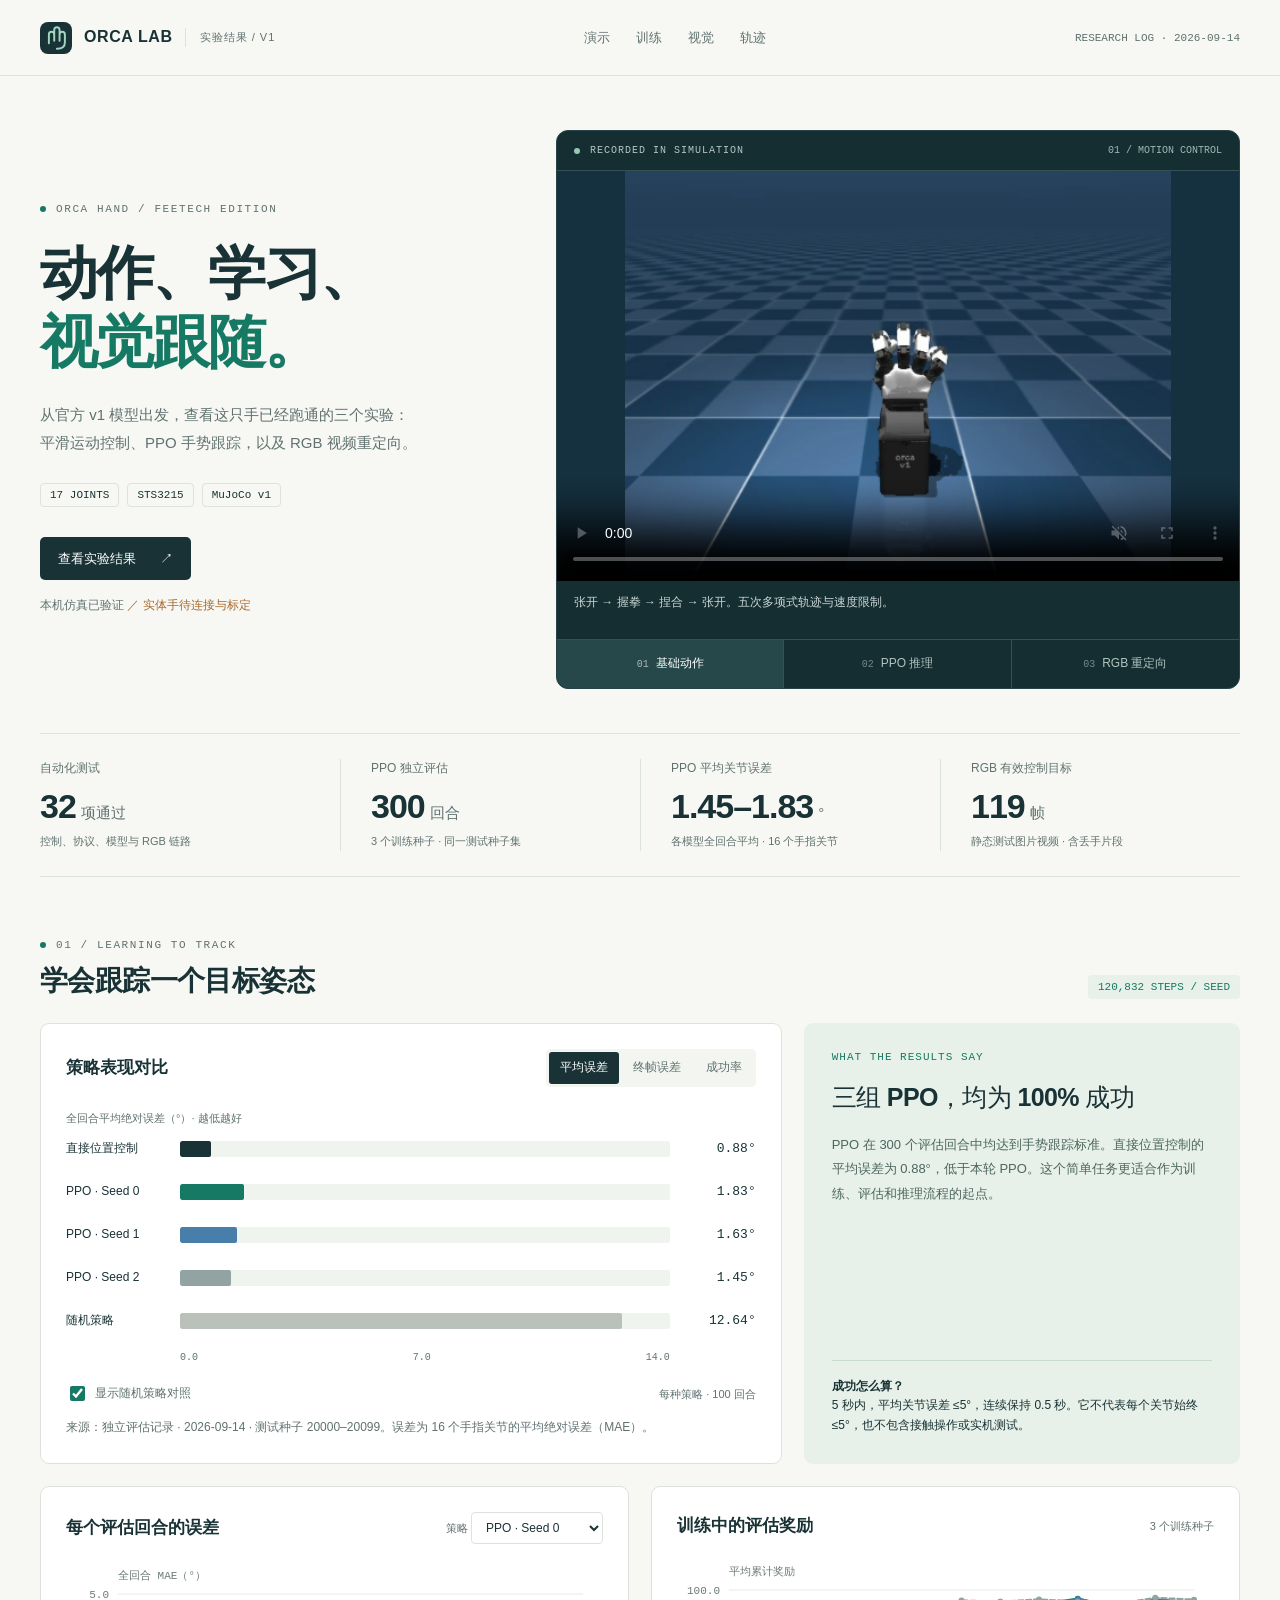
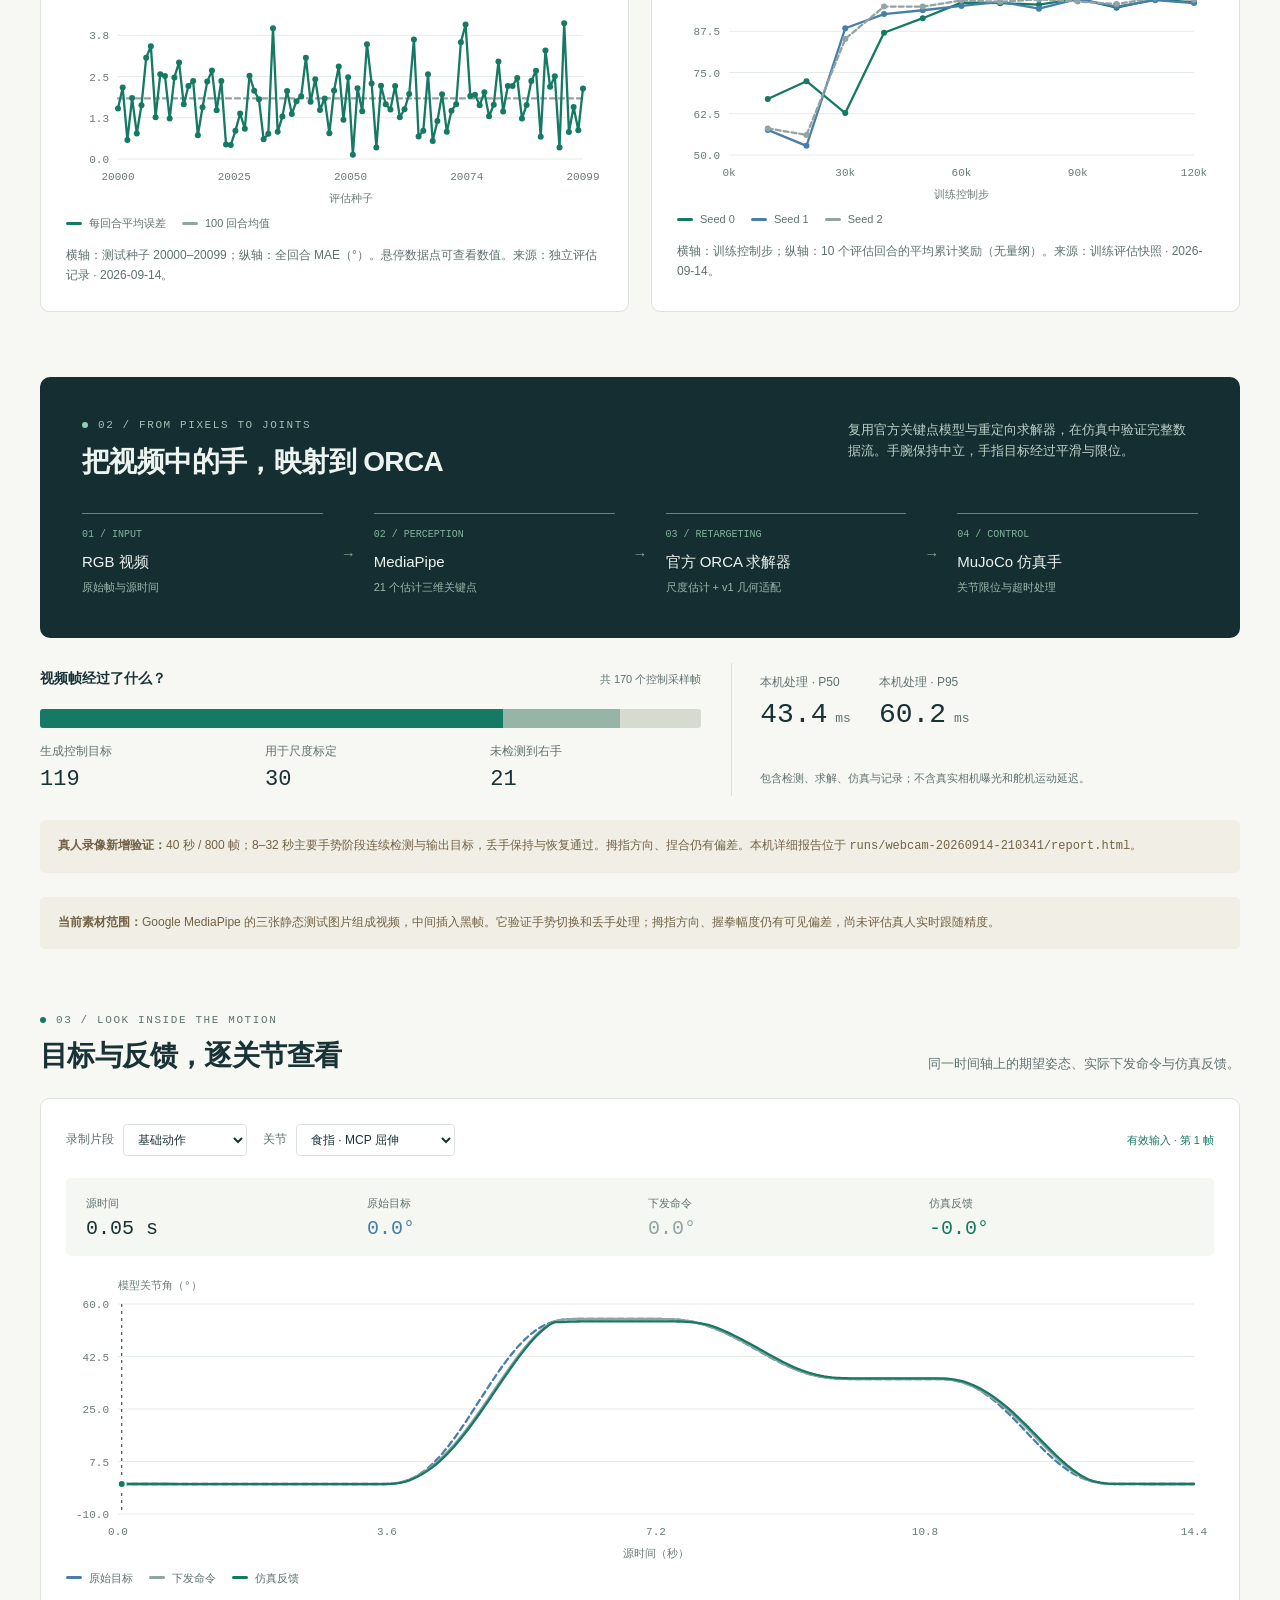
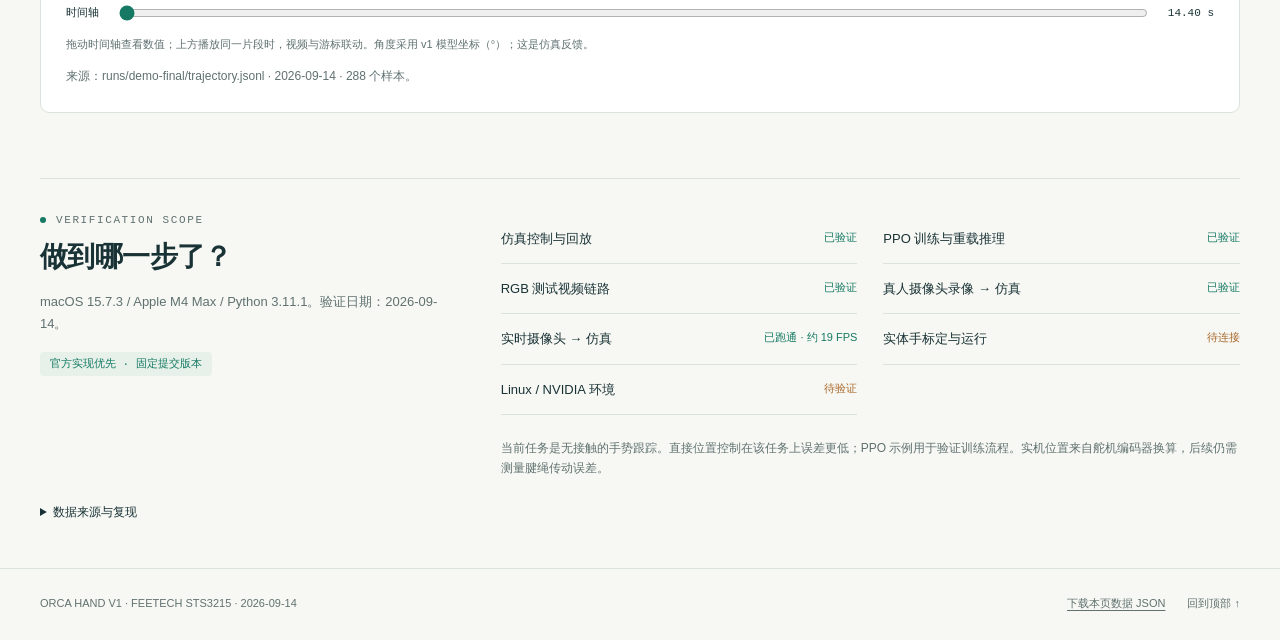
==== docs/results.html @ aa431e17 "Add Feetech control, live teleoperation and simulation learning" ====
<!doctype html>
<html lang="zh-CN">
<head>
<meta charset="utf-8">
<meta name="viewport" content="width=device-width,initial-scale=1">
<meta name="color-scheme" content="light">
<meta name="description" content="ORCA Hand v1 飞特版本：真实运行结果、仿真演示、PPO 评估与 RGB 重定向。">
<title>ORCA Hand · 实验结果</title>
<link rel="icon" href="data:image/svg+xml,%3Csvg xmlns='http://www.w3.org/2000/svg' viewBox='0 0 32 32'%3E%3Crect width='32' height='32' rx='8' fill='%23173439'/%3E%3Ccircle cx='16' cy='16' r='8' fill='none' stroke='%239cdcc8' stroke-width='4'/%3E%3C/svg%3E">
<style>
:root{--paper:#f7f8f4;--white:#fff;--ink:#193235;--muted:#607170;--line:#dce3dc;--accent:#157963;--soft:#e7f1e9;--amber:#a9682b;--blue:#477eaa;--gray:#91a3a3;--dark:#152e32;--mono:ui-monospace,SFMono-Regular,Consolas,monospace}
*{box-sizing:border-box}html{scroll-behavior:smooth;scroll-padding-top:90px}body{margin:0;color:var(--ink);background:var(--paper);font-family:Inter,-apple-system,BlinkMacSystemFont,"Segoe UI","PingFang SC","Microsoft YaHei",sans-serif;font-size:15px;line-height:1.65}a{color:inherit;text-decoration:none}button,select,input{font:inherit}button,a,select,input{touch-action:manipulation}button{cursor:pointer}button:focus-visible,a:focus-visible,select:focus-visible,input:focus-visible{outline:3px solid var(--blue);outline-offset:4px}button{color:inherit}svg{display:block;max-width:100%}h1,h2,h3,p,figure{margin:0}h2{font-size:28px;line-height:1.35;letter-spacing:-.6px}h3{font-size:17px;font-weight:600}.wrap{width:min(1224px,calc(100% - 80px));margin:auto}.topbar{height:76px;position:sticky;top:0;z-index:10;background:rgba(247,248,244,.96);border-bottom:1px solid var(--line);backdrop-filter:blur(12px)}.topbar .wrap{height:100%;display:flex;align-items:center;justify-content:space-between;gap:30px}.brand{display:flex;align-items:center;gap:12px;font-weight:750;font-size:16px;letter-spacing:.6px}.brand-mark{width:32px;height:32px}.brand small{font-size:11px;font-weight:500;letter-spacing:1px;border-left:1px solid var(--line);padding-left:14px;color:var(--muted)}nav{display:flex;gap:26px;font-size:13px;color:var(--muted)}nav a:hover{color:var(--accent)}.edition{font:11px var(--mono);color:var(--muted)}.eyebrow{font:11px var(--mono);letter-spacing:1.6px;color:var(--muted);display:flex;align-items:center;gap:10px}.eyebrow:before{content:"";width:6px;height:6px;background:var(--accent);border-radius:50%}.hero{display:grid;grid-template-columns:.8fr 1.2fr;gap:60px;align-items:center;padding:54px 0 44px}.hero h1{font-size:clamp(36px,4.5vw,61px);font-weight:650;line-height:1.2;letter-spacing:-2px;margin:24px 0}.hero h1 span{color:var(--accent)}.hero .intro{color:var(--muted);max-width:380px;font-size:15px;line-height:1.9}.tags{display:flex;flex-wrap:wrap;gap:8px;margin-top:25px}.tag{font:11px var(--mono);border:1px solid var(--line);padding:5px 9px;border-radius:4px}.hero-link{display:inline-flex;gap:24px;background:var(--ink);color:white;padding:11px 18px;font-size:13px;border-radius:5px;margin-top:30px}.hero-link:hover{background:var(--accent)}.hero-status{margin-top:16px;font-size:12px;color:var(--muted)}.hero-status span{color:var(--amber)}.viewer{border-radius:12px;overflow:hidden;background:var(--dark);color:#edf4f0;border:1px solid #284448}.viewer-top{display:flex;align-items:center;justify-content:space-between;padding:14px 17px;border-bottom:1px solid #365054;gap:8px}.viewer-top .eyebrow{color:#b7c6c6;font-size:10px;letter-spacing:1px}.viewer-top .eyebrow:before{background:#94c8b5}.viewer-top small{color:#a0b7b5;font:10px var(--mono)}.video-stage{background:#15303f;position:relative}.video-stage video{width:100%;aspect-ratio:4/3;display:block;object-fit:contain;max-height:410px}.video-caption{font-size:12px;color:#cad7d5;padding:12px 17px;min-height:58px}.video-tabs{display:grid;grid-template-columns:repeat(3,1fr);border-top:1px solid #365054;gap:0}.video-tabs button{background:transparent;color:#b2c4c0;border:0;border-right:1px solid #365054;padding:14px 3px;font-size:12px}.video-tabs button:last-child{border:0}.video-tabs button[aria-pressed=true]{background:#27484a;color:white}.video-tabs button:hover{background:#234044}.video-tabs span{font-family:var(--mono);font-size:10px;margin-right:7px;opacity:.6}.kpis{display:grid;grid-template-columns:repeat(4,1fr);border-top:1px solid var(--line);border-bottom:1px solid var(--line);padding:25px 0;margin-bottom:62px}.kpi{padding-left:30px;border-left:1px solid var(--line)}.kpi:first-child{padding-left:0;border:0}.kpi .label{font-size:12px;color:var(--muted);margin-bottom:7px}.kpi .number{font-size:34px;font-weight:550;letter-spacing:-1px;line-height:1.2;font-variant-numeric:tabular-nums}.kpi .number small{font-size:15px;font-weight:450;color:var(--muted);letter-spacing:0;margin-left:5px}.kpi .foot{font-size:11px;color:var(--muted);margin-top:6px}.section{padding-bottom:65px}.section-head{display:flex;justify-content:space-between;align-items:flex-end;gap:25px;margin-bottom:24px}.section-head .eyebrow{margin-bottom:11px}.section-head p{font-size:13px;color:var(--muted);max-width:400px}.pill{font:11px var(--mono);color:var(--accent);background:var(--soft);padding:6px 10px;border-radius:4px;white-space:nowrap}.compare-layout{display:grid;grid-template-columns:1.7fr 1fr;gap:22px}.panel{border:1px solid var(--line);background:var(--white);border-radius:9px;padding:25px;min-width:0}.panel-head{display:flex;align-items:center;justify-content:space-between;gap:12px;flex-wrap:wrap;margin-bottom:22px}.segmented{display:inline-flex;background:#f2f5f0;padding:3px;gap:3px;border-radius:5px}.segmented button{border:0;background:transparent;padding:6px 11px;border-radius:3px;font-size:12px;color:var(--muted)}.segmented button[aria-pressed=true]{background:var(--ink);color:white}.chart-description{font-size:12px;color:var(--muted);margin:14px 0 0}.axis-title{font-size:11px;color:var(--muted)}.bar-row{display:grid;grid-template-columns:100px 1fr 72px;align-items:center;gap:14px;min-height:43px}.bar-label{font-size:12px}.bar-label b{font-weight:500}.bar-track{height:16px;background:#f0f4ef;border-radius:2px;overflow:hidden}.bar-fill{height:100%;border-radius:2px;transition:width .3s ease}.bar-value{text-align:right;font:13px var(--mono)}.bar-axis{display:flex;justify-content:space-between;margin:10px 86px 0 114px;font:10px var(--mono);color:var(--muted)}.chart-options{display:flex;justify-content:space-between;align-items:center;gap:15px;margin-top:20px}.check{display:flex;align-items:center;gap:7px;font-size:12px;color:var(--muted)}input[type=checkbox]{accent-color:var(--accent);width:15px;height:15px}.insight{padding:28px;background:var(--soft);border-radius:9px;display:flex;flex-direction:column;justify-content:space-between}.insight .small-title{font:11px var(--mono);color:var(--accent);letter-spacing:1px}.insight h3{font-size:25px;margin:14px 0;font-weight:550;letter-spacing:-.6px}.insight p{font-size:13px;color:#4d6660;line-height:1.9}.insight .rule{font-size:12px;border-top:1px solid #c9dbcd;margin-top:25px;padding-top:16px}.chart-grid{display:grid;grid-template-columns:1fr 1fr;gap:22px;margin-top:22px}.chart-svg{width:100%;height:auto;overflow:visible}.chart-svg text{font-family:var(--mono);font-size:11px;fill:#6b7a78}.chart-svg .grid{stroke:#e5ebe5;stroke-width:1}.chart-svg .line{fill:none;stroke-linecap:round;stroke-linejoin:round;stroke-width:2.3}.chart-svg .dot:focus{outline:none;stroke:#183735;stroke-width:3}.legend{display:flex;gap:16px;font-size:11px;flex-wrap:wrap;color:var(--muted);margin:8px 0 2px}.legend span{display:inline-flex;align-items:center;gap:7px}.legend i{width:16px;height:3px;display:inline-block;border-radius:2px}select{border:1px solid var(--line);padding:7px 26px 7px 10px;border-radius:4px;background:var(--white);font-size:12px;max-width:100%;color:var(--ink)}.pipeline-band{background:var(--dark);color:#edf4ef;padding:42px;border-radius:10px;margin-bottom:25px}.pipeline-band .eyebrow{color:#a4bcb4}.pipeline-band .eyebrow:before{background:#90cdb5}.pipeline-band h2{margin-top:12px}.pipeline-top{display:flex;justify-content:space-between;gap:35px;align-items:flex-start}.pipeline-top p{color:#bdd1c8;max-width:350px;font-size:13px}.pipeline{display:flex;align-items:stretch;gap:18px;margin-top:32px}.node{flex:1;min-width:0;padding-top:15px;border-top:1px solid #638477}.node .num{font:10px var(--mono);color:#82b39b;margin-bottom:10px}.node strong{font-size:15px;font-weight:500}.node p{font-size:11px;color:#9ab9ac;margin-top:4px}.arrow{align-self:center;color:#7fa88f}.vision-metrics{display:grid;grid-template-columns:1.3fr 1fr;gap:30px}.vision-funnel{padding:4px 0}.funnel-top{display:flex;justify-content:space-between;align-items:center;margin-bottom:18px;font-size:14px}.funnel{display:flex;height:19px;overflow:hidden;border-radius:3px;margin:14px 0}.funnel-segment{min-width:2px}.funnel-labels{display:grid;grid-template-columns:repeat(3,1fr);gap:14px;font-size:12px;color:var(--muted)}.funnel-labels b{display:block;font:22px var(--mono);color:var(--ink);margin-top:6px}.latency{border-left:1px solid var(--line);padding-left:28px;display:flex;gap:28px;align-items:center;flex-wrap:wrap}.latency b{font:28px var(--mono);display:block;margin:6px 0}.latency b small{font-size:13px;color:var(--muted)}.latency p{font-size:12px;color:var(--muted)}.latency .note{flex-basis:100%;margin-top:-14px;font-size:11px}.scope-note{margin-top:24px;background:#f1eee5;padding:15px 18px;border-radius:5px;font-size:12px;color:#726245;line-height:1.8}.trajectory-toolbar{display:flex;gap:16px;flex-wrap:wrap;align-items:center}.control-group{display:flex;align-items:center;gap:9px;font-size:12px;color:var(--muted)}.trace-readout{display:grid;grid-template-columns:1fr 1fr 1fr 1fr;gap:16px;margin:10px 0 20px;background:#f5f7f3;border-radius:5px;padding:16px 20px}.trace-readout dt{font-size:11px;color:var(--muted);margin-bottom:4px}.trace-readout dd{margin:0;font:20px var(--mono)}.trace-readout .target{color:var(--blue)}.trace-readout .command{color:var(--gray)}.trace-readout .actual{color:var(--accent)}.timeline{display:flex;align-items:center;gap:18px;margin-top:16px}.timeline input{flex:1;min-width:0;accent-color:var(--accent);cursor:pointer}.timeline label,.timeline output{font:11px var(--mono);white-space:nowrap}.timeline-hint{font-size:11px;color:var(--muted);margin-top:12px}.sample-status{font-size:11px;margin-left:auto}.status-layout{display:grid;grid-template-columns:1fr 1.8fr;gap:50px;padding:35px 0 0;border-top:1px solid var(--line)}.status-intro p{margin:16px 0;color:var(--muted);font-size:13px}.status-list{display:grid;grid-template-columns:1fr 1fr;gap:0 26px}.status-row{display:flex;justify-content:space-between;gap:12px;border-bottom:1px solid var(--line);padding:14px 0;font-size:13px}.status-row span:last-child{font-size:11px;color:var(--accent)}.status-row.pending span:last-child{color:var(--amber)}.footnote{color:var(--muted);font-size:12px;margin-top:24px}.footnote a{text-decoration:underline;text-underline-offset:3px}footer{border-top:1px solid var(--line);padding:25px 0;margin-top:45px}.footer-content{display:flex;justify-content:space-between;gap:22px;color:var(--muted);font-size:11px}.footer-content button{border:0;background:none;padding:0;text-decoration:underline;text-underline-offset:3px;font-size:11px;color:inherit}.download-links{display:flex;gap:22px}details{font-size:12px;margin-top:24px;color:var(--muted)}summary{cursor:pointer;color:var(--ink)}.source-list{display:grid;grid-template-columns:1fr 1fr;gap:8px;margin-top:16px}.source-list a{overflow-wrap:anywhere}.source-list code{font:11px var(--mono)}.skip{position:absolute;left:20px;top:-60px;background:var(--ink);color:white;padding:10px;z-index:20}.skip:focus{top:10px}.noscript{padding:30px}.chart-viewport{min-width:0}.mobile-only{display:none}
@media(min-width:1500px){.hero{gap:80px;padding-top:65px}.hero h1{font-size:64px}}
@media(max-width:1000px){.wrap{width:calc(100% - 48px)}.hero{gap:30px;grid-template-columns:.85fr 1.15fr}.hero h1{font-size:43px}.hero .intro{font-size:13px}.edition{display:none}.compare-layout{grid-template-columns:1.5fr 1fr}.panel{padding:20px}.insight{padding:22px}.bar-row{grid-template-columns:86px 1fr 60px;gap:10px}.bar-axis{margin-left:96px;margin-right:70px}.status-layout{gap:25px}.kpi{padding-left:22px}.kpi .number{font-size:29px}}
@media(max-width:760px){.wrap{width:calc(100% - 36px)}.topbar{height:64px}.brand small{display:none}nav{gap:16px;font-size:12px}.hero{grid-template-columns:1fr;gap:30px;padding:32px 0}.hero h1{font-size:46px;margin:17px 0}.hero .intro{max-width:none}.hero-link{margin-top:20px}.tags{margin-top:18px}.viewer{width:100%}.video-stage video{max-height:none;aspect-ratio:4/3}.kpis{grid-template-columns:1fr 1fr;row-gap:22px;margin-bottom:42px;padding:23px 0}.kpi,.kpi:first-child{padding:0 15px}.kpi:nth-child(odd){border-left:0;padding-left:0}.kpi .number{font-size:30px}.section{padding-bottom:43px}.section-head{align-items:flex-start}.section-head p{display:none}h2{font-size:24px}.compare-layout,.chart-grid,.vision-metrics,.status-layout{grid-template-columns:1fr}.insight{gap:5px}.insight h3{font-size:23px;margin:8px 0}.insight .rule{margin-top:14px;padding-top:13px}.chart-grid{gap:18px;margin-top:18px}.panel-head{margin-bottom:16px}.panel{padding:19px}.bar-row{grid-template-columns:90px 1fr 58px;gap:9px}.bar-axis{margin-left:99px;margin-right:67px}.pipeline-band{padding:25px}.pipeline-top{display:block}.pipeline-top p{margin-top:15px}.pipeline{flex-wrap:wrap;gap:20px}.node{flex-basis:40%}.arrow{display:none}.node strong{font-size:14px}.latency{padding:20px 0 0;border-left:0;border-top:1px solid var(--line);gap:25px}.vision-metrics{gap:20px}.funnel-labels{font-size:11px}.trajectory-toolbar{gap:9px}.control-group{width:100%;justify-content:space-between}.control-group select{max-width:70%}.trace-readout{gap:10px;padding:13px;margin-top:16px}.trace-readout dd{font-size:15px}.trace-readout dt{font-size:10px}.status-list{gap:0 20px}.status-row{font-size:12px;gap:8px}.status-row span:last-child{font-size:10px}.footer-content{flex-direction:column;gap:12px}.source-list{grid-template-columns:1fr}.sample-status{margin-left:0;font-size:10px}.chart-svg text{font-size:12px}.hero-status{margin-top:12px}.pill{font-size:10px}.legend{gap:12px}.timeline{gap:10px}}
@media(prefers-reduced-motion:reduce){html{scroll-behavior:auto}*{transition:none!important}}
@media print{.topbar{position:static}nav,.hero-link,.video-tabs,.timeline,.download-links{display:none}.hero{padding:20px 0}.wrap{width:100%}.section{break-inside:avoid}.panel{break-inside:avoid}body{background:white}.hero h1{font-size:38px}}
</style>
</head>
<body>
<a class="skip" href="#main">跳到主要内容</a>
<header class="topbar"><div class="wrap">
  <a class="brand" href="#main" aria-label="ORCA Lab 首页"><svg class="brand-mark" viewBox="0 0 36 36" fill="none" aria-hidden="true"><rect width="36" height="36" rx="9" fill="#193235"/><path d="M10 24V14a3 3 0 0 1 6 0v7m0-7V9a3 3 0 0 1 6 0v12m0-7a3 3 0 0 1 6 0v9c0 5-4 7-9 7" stroke="#a1d5bf" stroke-width="2.2" stroke-linecap="round"/></svg>ORCA LAB <small>实验结果 / V1</small></a>
  <nav aria-label="页面导航"><a href="#demos">演示</a><a href="#learning">训练</a><a href="#vision">视觉</a><a href="#tracking">轨迹</a></nav><span class="edition">RESEARCH LOG · <span data-date></span></span>
</div></header>
<main class="wrap" id="main">
  <section class="hero" id="demos" aria-labelledby="hero-title">
    <div><div class="eyebrow">ORCA HAND / FEETECH EDITION</div><h1 id="hero-title">动作、学习、<br><span>视觉跟随。</span></h1>
      <p class="intro">从官方 v1 模型出发，查看这只手已经跑通的三个实验：平滑运动控制、PPO 手势跟踪，以及 RGB 视频重定向。</p>
      <div class="tags"><span class="tag">17 JOINTS</span><span class="tag">STS3215</span><span class="tag">MuJoCo v1</span></div>
      <a class="hero-link" href="#learning">查看实验结果 <span aria-hidden="true">↗</span></a>
      <p class="hero-status">本机仿真已验证 <span>／ 实体手待连接与标定</span></p>
    </div>
    <figure class="viewer"><div class="viewer-top"><div class="eyebrow">RECORDED IN SIMULATION</div><small id="video-label">01 / MOTION CONTROL</small></div>
      <div class="video-stage"><video id="demo-video" controls playsinline muted preload="metadata" aria-label="ORCA 仿真演示视频"></video></div>
      <figcaption class="video-caption" id="video-caption">张开 → 握拳 → 捏合 → 张开。五次多项式轨迹与速度限制。</figcaption>
      <div class="video-tabs" role="group" aria-label="选择演示"><button type="button" data-video="demo" aria-pressed="true"><span>01</span>基础动作</button><button type="button" data-video="ppo" aria-pressed="false"><span>02</span>PPO 推理</button><button type="button" data-video="vision" aria-pressed="false"><span>03</span>RGB 重定向</button></div>
    </figure>
  </section>
  <div class="kpis" aria-label="验证摘要">
    <div class="kpi"><div class="label">自动化测试</div><div class="number" id="kpi-tests"></div><div class="foot">控制、协议、模型与 RGB 链路</div></div>
    <div class="kpi"><div class="label">PPO 独立评估</div><div class="number" id="kpi-episodes"></div><div class="foot">3 个训练种子 · 同一测试种子集</div></div>
    <div class="kpi"><div class="label">PPO 平均关节误差</div><div class="number" id="kpi-error"></div><div class="foot">各模型全回合平均 · 16 个手指关节</div></div>
    <div class="kpi"><div class="label">RGB 有效控制目标</div><div class="number" id="kpi-vision"></div><div class="foot">静态测试图片视频 · 含丢手片段</div></div>
  </div>
  <section id="learning" class="section" aria-labelledby="learning-title">
    <div class="section-head"><div><div class="eyebrow">01 / LEARNING TO TRACK</div><h2 id="learning-title">学会跟踪一个目标姿态</h2></div><span class="pill" id="training-steps"></span></div>
    <div class="compare-layout">
      <div class="panel"><div class="panel-head"><h3 id="comparison-title">策略表现对比</h3><div class="segmented" role="group" aria-label="比较指标"><button data-metric="mean_mae_deg" aria-pressed="true">平均误差</button><button data-metric="final_mae_deg" aria-pressed="false">终帧误差</button><button data-metric="success_rate" aria-pressed="false">成功率</button></div></div>
        <div class="axis-title" id="comparison-unit"></div><div id="bar-chart" role="img" aria-labelledby="comparison-title"></div><div class="bar-axis" id="bar-axis"></div>
        <div class="chart-options"><label class="check"><input type="checkbox" id="include-random" checked>显示随机策略对照</label><span class="axis-title">每种策略 · 100 回合</span></div>
        <p class="chart-description">来源：独立评估记录 · <span data-date></span> · 测试种子 20000–20099。误差为 16 个手指关节的平均绝对误差（MAE）。</p>
      </div>
      <aside class="insight"><div><div class="small-title">WHAT THE RESULTS SAY</div><h3 id="insight-head"></h3><p id="insight-body"></p></div><div class="rule"><strong>成功怎么算？</strong><br>5 秒内，平均关节误差 ≤5°，连续保持 0.5 秒。它不代表每个关节始终 ≤5°，也不包含接触操作或实机测试。</div></aside>
    </div>
    <div class="chart-grid">
      <figure class="panel"><div class="panel-head"><h3>每个评估回合的误差</h3><label><span class="axis-title">策略 </span><select id="episode-policy" aria-label="评估策略"><option value="seed0">PPO · Seed 0</option><option value="seed1">PPO · Seed 1</option><option value="seed2">PPO · Seed 2</option><option value="baseline">直接位置控制</option><option value="random">随机策略</option></select></label></div><div id="episode-chart" class="chart-viewport"></div><div class="legend"><span><i style="background:var(--accent)"></i>每回合平均误差</span><span><i style="background:var(--gray)"></i>100 回合均值</span></div><figcaption class="chart-description">横轴：测试种子 20000–20099；纵轴：全回合 MAE（°）。悬停数据点可查看数值。来源：独立评估记录 · <span data-date></span>。</figcaption></figure>
      <figure class="panel"><div class="panel-head"><h3>训练中的评估奖励</h3><span class="axis-title">3 个训练种子</span></div><div id="training-chart" class="chart-viewport"></div><div class="legend"><span><i style="background:var(--accent)"></i>Seed 0</span><span><i style="background:var(--blue)"></i>Seed 1</span><span><i style="background:var(--gray)"></i>Seed 2</span></div><figcaption class="chart-description">横轴：训练控制步；纵轴：10 个评估回合的平均累计奖励（无量纲）。来源：训练评估快照 · <span data-date></span>。</figcaption></figure>
    </div>
  </section>
  <section id="vision" class="section" aria-labelledby="vision-title">
    <div class="pipeline-band"><div class="pipeline-top"><div><div class="eyebrow">02 / FROM PIXELS TO JOINTS</div><h2 id="vision-title">把视频中的手，映射到 ORCA</h2></div><p>复用官方关键点模型与重定向求解器，在仿真中验证完整数据流。手腕保持中立，手指目标经过平滑与限位。</p></div>
      <div class="pipeline" aria-label="RGB 重定向流程"><div class="node"><div class="num">01 / INPUT</div><strong>RGB 视频</strong><p>原始帧与源时间</p></div><span class="arrow" aria-hidden="true">→</span><div class="node"><div class="num">02 / PERCEPTION</div><strong>MediaPipe</strong><p>21 个估计三维关键点</p></div><span class="arrow" aria-hidden="true">→</span><div class="node"><div class="num">03 / RETARGETING</div><strong>官方 ORCA 求解器</strong><p>尺度估计 + v1 几何适配</p></div><span class="arrow" aria-hidden="true">→</span><div class="node"><div class="num">04 / CONTROL</div><strong>MuJoCo 仿真手</strong><p>关节限位与超时处理</p></div></div>
    </div>
    <div class="vision-metrics"><div class="vision-funnel"><div class="funnel-top"><strong>视频帧经过了什么？</strong><span id="vision-total" class="axis-title"></span></div><div class="funnel" id="funnel" role="img" aria-label="视频帧分类"></div><div class="funnel-labels"><div>生成控制目标<b id="funnel-command"></b></div><div>用于尺度标定<b id="funnel-calibration"></b></div><div>未检测到右手<b id="funnel-missing"></b></div></div></div>
      <div class="latency"><div><p>本机处理 · P50</p><b id="latency-p50"></b></div><div><p>本机处理 · P95</p><b id="latency-p95"></b></div><p class="note">包含检测、求解、仿真与记录；不含真实相机曝光和舵机运动延迟。</p></div></div>
    <div class="scope-note"><strong>真人录像新增验证：</strong>40 秒 / 800 帧；8–32 秒主要手势阶段连续检测与输出目标，丢手保持与恢复通过。拇指方向、捏合仍有偏差。本机详细报告位于 <code>runs/webcam-20260914-210341/report.html</code>。</div>
    <div class="scope-note"><strong>当前素材范围：</strong>Google MediaPipe 的三张静态测试图片组成视频，中间插入黑帧。它验证手势切换和丢手处理；拇指方向、握拳幅度仍有可见偏差，尚未评估真人实时跟随精度。</div>
  </section>
  <section id="tracking" class="section" aria-labelledby="tracking-title"><div class="section-head"><div><div class="eyebrow">03 / LOOK INSIDE THE MOTION</div><h2 id="tracking-title">目标与反馈，逐关节查看</h2></div><p>同一时间轴上的期望姿态、实际下发命令与仿真反馈。</p></div>
    <div class="panel"><div class="panel-head"><div class="trajectory-toolbar"><label class="control-group">录制片段<select id="trace-source"><option value="demo">基础动作</option><option value="vision">RGB 重定向</option></select></label><label class="control-group">关节<select id="trace-joint"></select></label></div><span class="sample-status" id="sample-status" aria-live="polite"></span></div>
      <dl class="trace-readout"><div><dt>源时间</dt><dd id="read-time"></dd></div><div><dt>原始目标</dt><dd class="target" id="read-target"></dd></div><div><dt>下发命令</dt><dd class="command" id="read-command"></dd></div><div><dt>仿真反馈</dt><dd class="actual" id="read-actual"></dd></div></dl>
      <div id="trace-chart" class="chart-viewport"></div><div class="legend"><span><i style="background:var(--blue)"></i>原始目标</span><span><i style="background:var(--gray)"></i>下发命令</span><span><i style="background:var(--accent)"></i>仿真反馈</span></div>
      <div class="timeline"><label for="trace-time">时间轴</label><input id="trace-time" type="range" min="0" step="1" value="0"><output id="trace-duration" for="trace-time"></output></div><p class="timeline-hint">拖动时间轴查看数值；上方播放同一片段时，视频与游标联动。角度采用 v1 模型坐标（°）；这是仿真反馈。</p><p class="chart-description" id="trace-source-note"></p>
    </div>
  </section>
  <section class="status-layout" aria-labelledby="status-title"><div class="status-intro"><div class="eyebrow">VERIFICATION SCOPE</div><h2 id="status-title" style="margin-top:12px">做到哪一步了？</h2><p id="platform"></p><span class="pill">官方实现优先 · 固定提交版本</span></div><div><div class="status-list"><div class="status-row"><span>仿真控制与回放</span><span>已验证</span></div><div class="status-row"><span>PPO 训练与重载推理</span><span>已验证</span></div><div class="status-row"><span>RGB 测试视频链路</span><span>已验证</span></div><div class="status-row"><span>真人摄像头录像 → 仿真</span><span>已验证</span></div><div class="status-row"><span>实时摄像头 → 仿真</span><span>已跑通 · 约 19 FPS</span></div><div class="status-row pending"><span>实体手标定与运行</span><span>待连接</span></div><div class="status-row pending"><span>Linux / NVIDIA 环境</span><span>待验证</span></div></div><p class="footnote">当前任务是无接触的手势跟踪。直接位置控制在该任务上误差更低；PPO 示例用于验证训练流程。实机位置来自舵机编码器换算，后续仍需测量腱绳传动误差。</p></div></section>
  <details><summary>数据来源与复现</summary><p style="margin-top:12px">数据快照：<code>artifacts/validation/*.json</code>、<code>artifacts/visualization/series.json</code>；视频：<code>docs/assets/software/</code>。本页面已内嵌媒体与数据，可离线打开。更新后运行 <code>python3 scripts/build_results.py</code> 重新生成。</p><div class="source-list" id="source-list"></div><p class="footnote">RGB 素材：Google MediaPipe 测试资产。原始图像来源、SHA-256 与生成方式见仓库中的 <code>scripts/make_sample_video.py</code>；完整操作说明见 <code>README.md</code> 与 <code>docs/software/</code>。</p></details>
</main>
<footer><div class="wrap footer-content"><span>ORCA HAND V1 · FEETECH STS3215 · <span data-date></span></span><div class="download-links"><button id="download-data">下载本页数据 JSON</button><a href="#main">回到顶部 ↑</a></div></div></footer>
<noscript><p class="wrap noscript">请允许浏览器运行本地 JavaScript，以加载内嵌图表和视频。本页面不需要网络连接。</p></noscript>
<script id="results-data" type="application/json">{"summary":{"date":"2026-09-14","platform":"macOS 15.7.3 / Apple M4 Max / Python 3.11.1","hardware_tested":false,"linux_tested":false,"training_steps_requested":120000,"training_steps_actual":120832,"training_seeds":[0,1,2],"evaluation_seeds":"20000..20099","evaluations":{"seed0":{"policy":"ppo","checkpoint":"runs/ppo/seed0/policy.zip","episodes":100,"success_rate":1.0,"mean_mae_deg":1.8341991386157244,"final_mae_deg":1.1139313614236956,"moving_goal":false,"acceptance":"MAE \u003c= 5 degrees for 0.5 seconds within each 5-second episode"},"seed1":{"policy":"ppo","checkpoint":"runs/ppo/seed1/policy.zip","episodes":100,"success_rate":1.0,"mean_mae_deg":1.630798186720566,"final_mae_deg":0.911707697721436,"moving_goal":false,"acceptance":"MAE \u003c= 5 degrees for 0.5 seconds within each 5-second episode"},"seed2":{"policy":"ppo","checkpoint":"runs/ppo/seed2/policy.zip","episodes":100,"success_rate":1.0,"mean_mae_deg":1.4521415281002243,"final_mae_deg":0.7413156599021553,"moving_goal":false,"acceptance":"MAE \u003c= 5 degrees for 0.5 seconds within each 5-second episode"},"baseline":{"policy":"baseline","checkpoint":null,"episodes":100,"success_rate":1.0,"mean_mae_deg":0.8847458467753142,"final_mae_deg":0.13856262798233174,"moving_goal":false,"acceptance":"MAE \u003c= 5 degrees for 0.5 seconds within each 5-second episode"},"random":{"policy":"random","checkpoint":null,"episodes":100,"success_rate":0.14,"mean_mae_deg":12.636631153780884,"final_mae_deg":12.779330881141,"moving_goal":false,"acceptance":"MAE \u003c= 5 degrees for 0.5 seconds within each 5-second episode"},"moving-goal":{"policy":"ppo","checkpoint":"runs/ppo/seed0/policy.zip","episodes":100,"success_rate":1.0,"mean_mae_deg":2.7695476849741305,"final_mae_deg":2.0744098459554694,"moving_goal":true,"acceptance":"MAE \u003c= 5 degrees for 0.5 seconds within each 5-second episode"}},"vision_fixture":{"source":"local/fixtures/mediapipe_fixture.mp4","backend":"sim","frames":170,"detected_frames":149,"commanded_frames":119,"processing_p50_ms":43.3648340003856,"processing_p95_ms":60.18287309925654,"note":"Monocular estimated 3D; wrist held at model neutral; source timestamps retained","scope":"Google test-image sequence plus black frames; not a live-camera benchmark","adaptation":"v1 URDF fingertips without extra offsets; virtual DIP at distal midpoint"},"automated_tests":{"tests":32,"failures":0,"errors":0,"skipped":0,"ruff":"passed"},"camera_capture_tested":true,"camera_recording_pipeline_tested":true,"live_camera_inference_tested":true,"vision_camera_recording":{"scope":"Mac native camera recording processed offline in simulation; no physical hardware or live inference test","duration_s":40.0,"unique_camera_frames":800,"repeated_frames":0,"frames":800,"detected_frames":682,"commanded_frames":652,"processing_p50_ms":36.552500001562294,"processing_p95_ms":43.47983959996782,"review":{"first_detected_s":3.55,"first_commanded_s":5.05,"post_calibration_dropouts":[{"start_s":34.6,"last_invalid_s":36.9,"resumed_s":36.95,"frames":47,"commands_held":true}],"main_guided_interval":{"start_s":8,"end_s":32,"frames":480,"detected_frames":480,"commanded_frames":480},"phase_kinematics":[{"name":"张开右手","tail_start_s":6,"tail_end_s":8,"valid_samples":40,"sim_target_to_feedback_mae_deg":0.39683663606735636,"sim_thumb_index_tip_gap_median_mm":104.09047131996957,"target_thumb_index_tip_gap_median_mm":103.85309734942032,"mediapipe_estimated_thumb_index_gap_median_mm":85.41881080544522},{"name":"缓慢握拳","tail_start_s":12,"tail_end_s":14,"valid_samples":40,"sim_target_to_feedback_mae_deg":6.277255588138053,"sim_thumb_index_tip_gap_median_mm":36.00675978002995,"target_thumb_index_tip_gap_median_mm":36.14154723079429,"mediapipe_estimated_thumb_index_gap_median_mm":40.435282542370395},{"name":"只伸食指","tail_start_s":18,"tail_end_s":20,"valid_samples":40,"sim_target_to_feedback_mae_deg":5.1328161846932,"sim_thumb_index_tip_gap_median_mm":70.73167241535582,"target_thumb_index_tip_gap_median_mm":82.7530151129989,"mediapipe_estimated_thumb_index_gap_median_mm":83.6278988189983},{"name":"竖起拇指","tail_start_s":24,"tail_end_s":26,"valid_samples":40,"sim_target_to_feedback_mae_deg":1.2957132122333808,"sim_thumb_index_tip_gap_median_mm":90.04586686479377,"target_thumb_index_tip_gap_median_mm":90.54911952673055,"mediapipe_estimated_thumb_index_gap_median_mm":75.90088267956534},{"name":"拇指与食指捏合","tail_start_s":30,"tail_end_s":32,"valid_samples":40,"sim_target_to_feedback_mae_deg":0.8358087811655384,"sim_thumb_index_tip_gap_median_mm":12.109851907099735,"target_thumb_index_tip_gap_median_mm":11.883670018745317,"mediapipe_estimated_thumb_index_gap_median_mm":21.6101327103584},{"name":"把手移出画面","tail_start_s":33,"tail_end_s":35,"valid_samples":32,"sim_target_to_feedback_mae_deg":1.6803203789582515,"sim_thumb_index_tip_gap_median_mm":18.327185958922005,"target_thumb_index_tip_gap_median_mm":18.364976226366167,"mediapipe_estimated_thumb_index_gap_median_mm":25.319988533651166},{"name":"重新张开右手","tail_start_s":38,"tail_end_s":40,"valid_samples":40,"sim_target_to_feedback_mae_deg":0.24167880411315537,"sim_thumb_index_tip_gap_median_mm":88.40459846004393,"target_thumb_index_tip_gap_median_mm":87.61552919730059,"mediapipe_estimated_thumb_index_gap_median_mm":73.95097263046725}],"method":"Pinned v1 URDF forward kinematics; q_URDF = q_MJCF - joint.ref; phase final 2 s, valid frames only","limits":"Tip-frame origin distances are not mesh contact gaps. Monocular landmarks are estimates, not ground truth. Joint MAE compares robot target to simulated feedback over 16 finger joints."}},"vision_live":{"scope":"Mac native camera to browser: detected skeleton and official ORCA simulation update online; no hardware test or pose ground truth","observation_s":12,"observations":60,"observed_fps_range":[19.12078386091292,19.602340142405712],"last_100_frames_processing_p50_ms":43.956499503110535,"last_100_frames_processing_p95_ms":53.29078095310251,"all_sampled_states_tracking":true,"sampled_commands_vary":true,"live_dropout_tested":false,"targeted_regression_tests_passed":13},"pen_reorientation":{"task_id":"orca-v1-pen-reorientation-v1","training_steps":601584,"episodes":32,"successes":1,"drops":6,"mean_final_angle_error_deg":43.93570821622511,"scope":"Simulation, palm-supported +/-90 degree pen-axis reorientation. Experimental policy; not reliable or validated on hardware."}},"series":{"schema_version":1,"angle_units":"degrees","sources":{"demo":"runs/demo-final/trajectory.jsonl","vision":"runs/teleop-validated/trajectory.jsonl","training_seed0":"runs/ppo/seed0/evaluations.npz","training_seed1":"runs/ppo/seed1/evaluations.npz","training_seed2":"runs/ppo/seed2/evaluations.npz"},"trajectories":{"demo":[{"t":0.05,"target":[0.0,-42.0001,-33.5157,-28.9212,-22.9183,0.0,0.0,0.0,0.0,0.0,9.7403,0.0,0.0,29.9846,0.0,0.0,-8.5944],"command":[0.0,-42.0001,-33.5157,-28.9212,-22.9183,0.0,0.0,0.0,0.0,0.0,9.7403,0.0,0.0,29.9846,0.0,0.0,-8.5944],"actual":[-0.1225,-42.2194,-33.5971,-28.9236,-23.0304,-0.0049,-0.0005,0.0,-0.0077,-0.0004,9.8168,-0.0051,-0.0003,30.1447,0.0001,0.0,-8.9683],"valid":true},{"t":0.1,"target":[0.0,-42.0001,-33.5157,-28.9212,-22.9183,0.0,0.0,0.0,0.0,0.0,9.7403,0.0,0.0,29.9846,0.0,0.0,-8.5944],"command":[0.0,-42.0001,-33.5157,-28.9212,-22.9183,0.0,0.0,0.0,0.0,0.0,9.7403,0.0,0.0,29.9846,0.0,0.0,-8.5944],"actual":[-0.1893,-42.3405,-33.6429,-28.9263,-23.0892,-0.0055,-0.0007,0.0,-0.0077,-0.0005,9.8578,-0.005,-0.0004,30.2282,0.0009,0.0003,-9.3944],"valid":true},{"t":0.15,"target":[0.0,-42.0001,-33.5157,-28.9212,-22.9183,0.0,0.0,0.0,0.0,0.0,9.7403,0.0,0.0,29.9846,0.0,0.0,-8.5944],"command":[0.0,-42.0001,-33.5157,-28.9212,-22.9183,0.0,0.0,0.0,0.0,0.0,9.7403,0.0,0.0,29.9846,0.0,0.0,-8.5944],"actual":[-0.2055,-42.3717,-33.6542,-28.9288,-23.1041,-0.0056,-0.0008,0.0,-0.0073,-0.0005,9.8681,-0.0045,-0.0003,30.2495,0.0018,0.0006,-9.5564],"valid":true},{"t":0.2,"target":[0.0,-42.0001,-33.5157,-28.9212,-22.9183,0.0,0.0,0.0,0.0,0.0,9.7403,0.0,0.0,29.9846,0.0,0.0,-8.5944],"command":[0.0,-42.0001,-33.5157,-28.9212,-22.9183,0.0,0.0,0.0,0.0,0.0,9.7403,0.0,0.0,29.9846,0.0,0.0,-8.5944],"actual":[-0.2086,-42.3767,-33.6571,-28.931,-23.1075,-0.0059,-0.0009,0.0,-0.0071,-0.0006,9.8709,-0.0042,-0.0003,30.2538,0.0026,0.0008,-9.569],"valid":true},{"t":0.25,"target":[0.0,-42.0001,-33.5157,-28.9212,-22.9183,0.0,0.0,0.0,0.0,0.0,9.7403,0.0,0.0,29.9846,0.0,0.0,-8.5944],"command":[0.0,-42.0001,-33.5157,-28.9212,-22.9183,0.0,0.0,0.0,0.0,0.0,9.7403,0.0,0.0,29.9846,0.0,0.0,-8.5944],"actual":[-0.2108,-42.3789,-33.6594,-28.933,-23.1099,-0.0062,-0.0011,0.0001,-0.0071,-0.0007,9.8732,-0.0041,-0.0004,30.2562,0.0033,0.001,-9.568],"valid":true},{"t":0.3,"target":[0.0,-42.0001,-33.5157,-28.9212,-22.9183,0.0,0.0,0.0,0.0,0.0,9.7403,0.0,0.0,29.9846,0.0,0.0,-8.5944],"command":[0.0,-42.0001,-33.5157,-28.9212,-22.9183,0.0,0.0,0.0,0.0,0.0,9.7403,0.0,0.0,29.9846,0.0,0.0,-8.5944],"actual":[-0.2129,-42.381,-33.6616,-28.9349,-23.1121,-0.0066,-0.0012,0.0001,-0.007,-0.0008,9.8753,-0.0039,-0.0004,30.2585,0.0039,0.0012,-9.567],"valid":true},{"t":0.35,"target":[0.0,-42.0001,-33.5157,-28.9212,-22.9183,0.0,0.0,0.0,0.0,0.0,9.7403,0.0,0.0,29.9846,0.0,0.0,-8.5944],"command":[0.0,-42.0001,-33.5157,-28.9212,-22.9183,0.0,0.0,0.0,0.0,0.0,9.7403,0.0,0.0,29.9846,0.0,0.0,-8.5944],"actual":[-0.2148,-42.3828,-33.6635,-28.9365,-23.1141,-0.0068,-0.0013,0.0001,-0.007,-0.0009,9.8772,-0.0038,-0.0005,30.2605,0.0045,0.0014,-9.5661],"valid":true},{"t":0.4,"target":[0.0,-42.0001,-33.5157,-28.9212,-22.9183,0.0,0.0,0.0,0.0,0.0,9.7403,0.0,0.0,29.9846,0.0,0.0,-8.5944],"command":[0.0,-42.0001,-33.5157,-28.9212,-22.9183,0.0,0.0,0.0,0.0,0.0,9.7403,0.0,0.0,29.9846,0.0,0.0,-8.5944],"actual":[-0.2165,-42.3845,-33.6653,-28.938,-23.1159,-0.0071,-0.0015,0.0001,-0.007,-0.0009,9.8789,-0.0037,-0.0005,30.2623,0.005,0.0015,-9.5651],"valid":true},{"t":0.45,"target":[0.0,-42.0001,-33.5157,-28.9212,-22.9183,0.0,0.0,0.0,0.0,0.0,9.7403,0.0,0.0,29.9846,0.0,0.0,-8.5944],"command":[0.0,-42.0001,-33.5157,-28.9212,-22.9183,0.0,0.0,0.0,0.0,0.0,9.7403,0.0,0.0,29.9846,0.0,0.0,-8.5944],"actual":[-0.218,-42.3861,-33.6669,-28.9394,-23.1176,-0.0073,-0.0016,0.0001,-0.0069,-0.001,9.8806,-0.0036,-0.0005,30.264,0.0054,0.0017,-9.5642],"valid":true},{"t":0.5,"target":[0.0,-42.0001,-33.5157,-28.9212,-22.9183,0.0,0.0,0.0,0.0,0.0,9.7403,0.0,0.0,29.9846,0.0,0.0,-8.5944],"command":[0.0,-42.0001,-33.5157,-28.9212,-22.9183,0.0,0.0,0.0,0.0,0.0,9.7403,0.0,0.0,29.9846,0.0,0.0,-8.5944],"actual":[-0.2195,-42.3875,-33.6683,-28.9407,-23.1191,-0.0076,-0.0017,0.0001,-0.0069,-0.0011,9.8821,-0.0035,-0.0005,30.2656,0.0058,0.0018,-9.5633],"valid":true},{"t":0.55,"target":[0.0,-42.0001,-33.5157,-28.9212,-22.9183,0.0,0.0,0.0,0.0,0.0,9.7403,0.0,0.0,29.9846,0.0,0.0,-8.5944],"command":[0.0,-42.0001,-33.5157,-28.9212,-22.9183,0.0,0.0,0.0,0.0,0.0,9.7403,0.0,0.0,29.9846,0.0,0.0,-8.5944],"actual":[-0.2208,-42.3888,-33.6696,-28.9418,-23.1205,-0.0078,-0.0017,0.0001,-0.0069,-0.0011,9.8834,-0.0035,-0.0006,30.267,0.0062,0.0019,-9.5625],"valid":true},{"t":0.6,"target":[0.0,-42.0001,-33.5157,-28.9212,-22.9183,0.0,0.0,0.0,0.0,0.0,9.7403,0.0,0.0,29.9846,0.0,0.0,-8.5944],"command":[0.0,-42.0001,-33.5157,-28.9212,-22.9183,0.0,0.0,0.0,0.0,0.0,9.7403,0.0,0.0,29.9846,0.0,0.0,-8.5944],"actual":[-0.222,-42.39,-33.6709,-28.9428,-23.1218,-0.008,-0.0018,0.0001,-0.0069,-0.0012,9.8847,-0.0034,-0.0006,30.2683,0.0066,0.002,-9.5617],"valid":true},{"t":0.65,"target":[0.0,-42.0001,-33.5157,-28.9212,-22.9183,0.0,0.0,0.0,0.0,0.0,9.7403,0.0,0.0,29.9846,0.0,0.0,-8.5944],"command":[0.0,-42.0001,-33.5157,-28.9212,-22.9183,0.0,0.0,0.0,0.0,0.0,9.7403,0.0,0.0,29.9846,0.0,0.0,-8.5944],"actual":[-0.2231,-42.3911,-33.672,-28.9437,-23.123,-0.0081,-0.0019,0.0001,-0.0069,-0.0012,9.8858,-0.0033,-0.0006,30.2695,0.0069,0.0021,-9.5608],"valid":true},{"t":0.7,"target":[0.0,-42.0001,-33.5157,-28.9212,-22.9183,0.0,0.0,0.0,0.0,0.0,9.7403,0.0,0.0,29.9846,0.0,0.0,-8.5944],"command":[0.0,-42.0001,-33.5157,-28.9212,-22.9183,0.0,0.0,0.0,0.0,0.0,9.7403,0.0,0.0,29.9846,0.0,0.0,-8.5944],"actual":[-0.2241,-42.392,-33.673,-28.9446,-23.1241,-0.0083,-0.002,0.0001,-0.0069,-0.0013,9.8869,-0.0033,-0.0006,30.2706,0.0072,0.0022,-9.5601],"valid":true},{"t":0.75,"target":[0.0,-42.0001,-33.5157,-28.9212,-22.9183,0.0,0.0,0.0,0.0,0.0,9.7403,0.0,0.0,29.9846,0.0,0.0,-8.5944],"command":[0.0,-42.0001,-33.5157,-28.9212,-22.9183,0.0,0.0,0.0,0.0,0.0,9.7403,0.0,0.0,29.9846,0.0,0.0,-8.5944],"actual":[-0.225,-42.393,-33.6739,-28.9453,-23.125,-0.0084,-0.002,0.0001,-0.0068,-0.0013,9.8879,-0.0032,-0.0006,30.2716,0.0074,0.0023,-9.5593],"valid":true},{"t":0.8,"target":[0.0,-42.0001,-33.5157,-28.9212,-22.9183,0.0,0.0,0.0,0.0,0.0,9.7403,0.0,0.0,29.9846,0.0,0.0,-8.5944],"command":[0.0,-42.0001,-33.5157,-28.9212,-22.9183,0.0,0.0,0.0,0.0,0.0,9.7403,0.0,0.0,29.9846,0.0,0.0,-8.5944],"actual":[-0.2258,-42.3938,-33.6747,-28.946,-23.126,-0.0085,-0.0021,0.0001,-0.0068,-0.0013,9.8888,-0.0032,-0.0007,30.2725,0.0077,0.0024,-9.5586],"valid":true},{"t":0.85,"target":[0.0,-42.0001,-33.5157,-28.9212,-22.9183,0.0,0.0,0.0,0.0,0.0,9.7403,0.0,0.0,29.9846,0.0,0.0,-8.5944],"command":[0.0,-42.0001,-33.5157,-28.9212,-22.9183,0.0,0.0,0.0,0.0,0.0,9.7403,0.0,0.0,29.9846,0.0,0.0,-8.5944],"actual":[-0.2266,-42.3945,-33.6754,-28.9467,-23.1268,-0.0087,-0.0021,0.0001,-0.0068,-0.0014,9.8896,-0.0031,-0.0007,30.2733,0.0079,0.0024,-9.5579],"valid":true},{"t":0.9,"target":[0.0,-42.0001,-33.5157,-28.9212,-22.9183,0.0,0.0,0.0,0.0,0.0,9.7403,0.0,0.0,29.9846,0.0,0.0,-8.5944],"command":[0.0,-42.0001,-33.5157,-28.9212,-22.9183,0.0,0.0,0.0,0.0,0.0,9.7403,0.0,0.0,29.9846,0.0,0.0,-8.5944],"actual":[-0.2273,-42.3952,-33.6761,-28.9472,-23.1275,-0.0088,-0.0022,0.0001,-0.0068,-0.0014,9.8903,-0.0031,-0.0007,30.2741,0.0081,0.0025,-9.5572],"valid":true},{"t":0.95,"target":[0.0,-42.0001,-33.5157,-28.9212,-22.9183,0.0,0.0,0.0,0.0,0.0,9.7403,0.0,0.0,29.9846,0.0,0.0,-8.5944],"command":[0.0,-42.0001,-33.5157,-28.9212,-22.9183,0.0,0.0,0.0,0.0,0.0,9.7403,0.0,0.0,29.9846,0.0,0.0,-8.5944],"actual":[-0.228,-42.3959,-33.6767,-28.9478,-23.1282,-0.0089,-0.0022,0.0001,-0.0068,-0.0014,9.891,-0.0031,-0.0007,30.2748,0.0083,0.0025,-9.5565],"valid":true},{"t":1.0,"target":[0.0,-42.0001,-33.5157,-28.9212,-22.9183,0.0,0.0,0.0,0.0,0.0,9.7403,0.0,0.0,29.9846,0.0,0.0,-8.5944],"command":[0.0,-42.0001,-33.5157,-28.9212,-22.9183,0.0,0.0,0.0,0.0,0.0,9.7403,0.0,0.0,29.9846,0.0,0.0,-8.5944],"actual":[-0.2285,-42.3965,-33.6773,-28.9482,-23.1289,-0.009,-0.0023,0.0001,-0.0068,-0.0014,9.8917,-0.003,-0.0007,30.2754,0.0084,0.0026,-9.5559],"valid":true},{"t":1.05,"target":[0.0,-42.0001,-33.5157,-28.9212,-22.9183,0.0,0.0,0.0,0.0,0.0,9.7403,0.0,0.0,29.9846,0.0,0.0,-8.5944],"command":[0.0,-42.0001,-33.5157,-28.9212,-22.9183,0.0,0.0,0.0,0.0,0.0,9.7403,0.0,0.0,29.9846,0.0,0.0,-8.5944],"actual":[-0.2291,-42.397,-33.6778,-28.9487,-23.1295,-0.009,-0.0023,0.0001,-0.0068,-0.0015,9.8923,-0.003,-0.0007,30.276,0.0086,0.0026,-9.5553],"valid":true},{"t":1.1,"target":[0.0,-42.0001,-33.5157,-28.9212,-22.9183,0.0,0.0,0.0,0.0,0.0,9.7403,0.0,0.0,29.9846,0.0,0.0,-8.5944],"command":[0.0,-42.0001,-33.5157,-28.9212,-22.9183,0.0,0.0,0.0,0.0,0.0,9.7403,0.0,0.0,29.9846,0.0,0.0,-8.5944],"actual":[-0.2296,-42.3975,-33.6783,-28.949,-23.13,-0.0091,-0.0023,0.0001,-0.0068,-0.0015,9.8928,-0.003,-0.0007,30.2766,0.0087,0.0027,-9.5547],"valid":true},{"t":1.15,"target":[0.0,-42.0001,-33.5157,-28.9212,-22.9183,0.0,0.0,0.0,0.0,0.0,9.7403,0.0,0.0,29.9846,0.0,0.0,-8.5944],"command":[0.0,-42.0001,-33.5157,-28.9212,-22.9183,0.0,0.0,0.0,0.0,0.0,9.7403,0.0,0.0,29.9846,0.0,0.0,-8.5944],"actual":[-0.23,-42.3979,-33.6787,-28.9494,-23.1305,-0.0092,-0.0024,0.0001,-0.0068,-0.0015,9.8933,-0.003,-0.0007,30.277,0.0088,0.0027,-9.5541],"valid":true},{"t":1.2,"target":[0.0,-42.0001,-33.5157,-28.9212,-22.9183,0.0,0.0,0.0,0.0,0.0,9.7403,0.0,0.0,29.9846,0.0,0.0,-8.5944],"command":[0.0,-42.0001,-33.5157,-28.9212,-22.9183,0.0,0.0,0.0,0.0,0.0,9.7403,0.0,0.0,29.9846,0.0,0.0,-8.5944],"actual":[-0.2304,-42.3983,-33.6791,-28.9497,-23.1309,-0.0092,-0.0024,0.0001,-0.0068,-0.0015,9.8937,-0.0029,-0.0007,30.2775,0.0089,0.0027,-9.5535],"valid":true},{"t":1.25,"target":[0.0,-42.0001,-33.5157,-28.9212,-22.9183,0.0,0.0,0.0,0.0,0.0,9.7403,0.0,0.0,29.9846,0.0,0.0,-8.5944],"command":[0.0,-42.0001,-33.5157,-28.9212,-22.9183,0.0,0.0,0.0,0.0,0.0,9.7403,0.0,0.0,29.9846,0.0,0.0,-8.5944],"actual":[-0.2308,-42.3987,-33.6794,-28.95,-23.1314,-0.0093,-0.0024,0.0001,-0.0068,-0.0015,9.8942,-0.0029,-0.0007,30.2779,0.009,0.0028,-9.553],"valid":true},{"t":1.3,"target":[0.0,-42.0001,-33.5157,-28.9212,-22.9183,0.0,0.0,0.0,0.0,0.0,9.7403,0.0,0.0,29.9846,0.0,0.0,-8.5944],"command":[0.0,-42.0001,-33.5157,-28.9212,-22.9183,0.0,0.0,0.0,0.0,0.0,9.7403,0.0,0.0,29.9846,0.0,0.0,-8.5944],"actual":[-0.2312,-42.399,-33.6798,-28.9503,-23.1317,-0.0094,-0.0024,0.0001,-0.0068,-0.0015,9.8945,-0.0029,-0.0007,30.2783,0.0091,0.0028,-9.5524],"valid":true},{"t":1.35,"target":[0.0,-42.0001,-33.5157,-28.9212,-22.9183,0.0,0.0,0.0,0.0,0.0,9.7403,0.0,0.0,29.9846,0.0,0.0,-8.5944],"command":[0.0,-42.0001,-33.5157,-28.9212,-22.9183,0.0,0.0,0.0,0.0,0.0,9.7403,0.0,0.0,29.9846,0.0,0.0,-8.5944],"actual":[-0.2315,-42.3993,-33.6801,-28.9505,-23.1321,-0.0094,-0.0024,0.0001,-0.0068,-0.0015,9.8949,-0.0029,-0.0008,30.2786,0.0092,0.0028,-9.5519],"valid":true},{"t":1.4,"target":[0.0,-42.0001,-33.5157,-28.9212,-22.9183,0.0,0.0,0.0,0.0,0.0,9.7403,0.0,0.0,29.9846,0.0,0.0,-8.5944],"command":[0.0,-42.0001,-33.5157,-28.9212,-22.9183,0.0,0.0,0.0,0.0,0.0,9.7403,0.0,0.0,29.9846,0.0,0.0,-8.5944],"actual":[-0.2318,-42.3996,-33.6803,-28.9507,-23.1324,-0.0095,-0.0025,0.0001,-0.0068,-0.0016,9.8952,-0.0029,-0.0008,30.2789,0.0093,0.0028,-9.5514],"valid":true},{"t":1.45,"target":[0.0,-42.0001,-33.5157,-28.9212,-22.9183,0.0,0.0,0.0,0.0,0.0,9.7403,0.0,0.0,29.9846,0.0,0.0,-8.5944],"command":[0.0,-42.0001,-33.5157,-28.9212,-22.9183,0.0,0.0,0.0,0.0,0.0,9.7403,0.0,0.0,29.9846,0.0,0.0,-8.5944],"actual":[-0.232,-42.3999,-33.6806,-28.9509,-23.1327,-0.0095,-0.0025,0.0001,-0.0068,-0.0016,9.8955,-0.0029,-0.0008,30.2792,0.0093,0.0028,-9.5509],"valid":true},{"t":1.5,"target":[0.0,-42.0001,-33.5157,-28.9212,-22.9183,0.0,0.0,0.0,0.0,0.0,9.7403,0.0,0.0,29.9846,0.0,0.0,-8.5944],"command":[0.0,-42.0001,-33.5157,-28.9212,-22.9183,0.0,0.0,0.0,0.0,0.0,9.7403,0.0,0.0,29.9846,0.0,0.0,-8.5944],"actual":[-0.2323,-42.4001,-33.6808,-28.9511,-23.133,-0.0095,-0.0025,0.0001,-0.0068,-0.0016,9.8958,-0.0028,-0.0008,30.2795,0.0094,0.0029,-9.5505],"valid":true},{"t":1.55,"target":[0.0,-42.0001,-33.5157,-28.9212,-22.9183,0.0,0.0,0.0,0.0,0.0,9.7403,0.0,0.0,29.9846,0.0,0.0,-8.5944],"command":[0.0,-42.0001,-33.5157,-28.9212,-22.9183,0.0,0.0,0.0,0.0,0.0,9.7403,0.0,0.0,29.9846,0.0,0.0,-8.5944],"actual":[-0.2325,-42.4003,-33.681,-28.9512,-23.1332,-0.0096,-0.0025,0.0001,-0.0068,-0.0016,9.896,-0.0028,-0.0008,30.2797,0.0095,0.0029,-9.55],"valid":true},{"t":1.6,"target":[0.0,-42.0001,-33.5157,-28.9212,-22.9183,0.0,0.0,0.0,0.0,0.0,9.7403,0.0,0.0,29.9846,0.0,0.0,-8.5944],"command":[0.0,-42.0001,-33.5157,-28.9212,-22.9183,0.0,0.0,0.0,0.0,0.0,9.7403,0.0,0.0,29.9846,0.0,0.0,-8.5944],"actual":[-0.2327,-42.4005,-33.6812,-28.9514,-23.1334,-0.0096,-0.0025,0.0001,-0.0068,-0.0016,9.8963,-0.0028,-0.0008,30.2799,0.0095,0.0029,-9.5496],"valid":true},{"t":1.65,"target":[0.0,-42.0001,-33.5157,-28.9212,-22.9183,0.0,0.0,0.0,0.0,0.0,9.7403,0.0,0.0,29.9846,0.0,0.0,-8.5944],"command":[0.0,-42.0001,-33.5157,-28.9212,-22.9183,0.0,0.0,0.0,0.0,0.0,9.7403,0.0,0.0,29.9846,0.0,0.0,-8.5944],"actual":[-0.2329,-42.4007,-33.6813,-28.9515,-23.1336,-0.0096,-0.0025,0.0001,-0.0068,-0.0016,9.8965,-0.0028,-0.0008,30.2801,0.0096,0.0029,-9.5491],"valid":true},{"t":1.7,"target":[0.0,-42.0001,-33.5157,-28.9212,-22.9183,0.0,0.0,0.0,0.0,0.0,9.7403,0.0,0.0,29.9846,0.0,0.0,-8.5944],"command":[0.0,-42.0001,-33.5157,-28.9212,-22.9183,0.0,0.0,0.0,0.0,0.0,9.7403,0.0,0.0,29.9846,0.0,0.0,-8.5944],"actual":[-0.2331,-42.4009,-33.6815,-28.9516,-23.1338,-0.0097,-0.0025,0.0002,-0.0068,-0.0016,9.8967,-0.0028,-0.0008,30.2803,0.0096,0.0029,-9.5487],"valid":true},{"t":1.75,"target":[0.0,-42.0001,-33.5157,-28.9212,-22.9183,0.0,0.0,0.0,0.0,0.0,9.7403,0.0,0.0,29.9846,0.0,0.0,-8.5944],"command":[0.0,-42.0001,-33.5157,-28.9212,-22.9183,0.0,0.0,0.0,0.0,0.0,9.7403,0.0,0.0,29.9846,0.0,0.0,-8.5944],"actual":[-0.2332,-42.401,-33.6816,-28.9518,-23.134,-0.0097,-0.0025,0.0002,-0.0068,-0.0016,9.8969,-0.0028,-0.0008,30.2805,0.0096,0.0029,-9.5483],"valid":true},{"t":1.8,"target":[0.0,-42.0001,-33.5157,-28.9212,-22.9183,0.0,0.0,0.0,0.0,0.0,9.7403,0.0,0.0,29.9846,0.0,0.0,-8.5944],"command":[0.0,-42.0001,-33.5157,-28.9212,-22.9183,0.0,0.0,0.0,0.0,0.0,9.7403,0.0,0.0,29.9846,0.0,0.0,-8.5944],"actual":[-0.2334,-42.4012,-33.6817,-28.9519,-23.1342,-0.0097,-0.0026,0.0002,-0.0068,-0.0016,9.897,-0.0028,-0.0008,30.2807,0.0097,0.0029,-9.5479],"valid":true},{"t":1.85,"target":[0.0,-42.0001,-33.5157,-28.9212,-22.9183,0.0,0.0,0.0,0.0,0.0,9.7403,0.0,0.0,29.9846,0.0,0.0,-8.5944],"command":[0.0,-42.0001,-33.5157,-28.9212,-22.9183,0.0,0.0,0.0,0.0,0.0,9.7403,0.0,0.0,29.9846,0.0,0.0,-8.5944],"actual":[-0.2335,-42.4013,-33.6818,-28.9519,-23.1343,-0.0097,-0.0026,0.0002,-0.0068,-0.0016,9.8972,-0.0028,-0.0008,30.2808,0.0097,0.0029,-9.5476],"valid":true},{"t":1.9,"target":[0.0,-42.0001,-33.5157,-28.9212,-22.9183,0.0,0.0,0.0,0.0,0.0,9.7403,0.0,0.0,29.9846,0.0,0.0,-8.5944],"command":[0.0,-42.0001,-33.5157,-28.9212,-22.9183,0.0,0.0,0.0,0.0,0.0,9.7403,0.0,0.0,29.9846,0.0,0.0,-8.5944],"actual":[-0.2336,-42.4014,-33.6819,-28.952,-23.1344,-0.0097,-0.0026,0.0002,-0.0068,-0.0016,9.8973,-0.0028,-0.0008,30.2809,0.0097,0.003,-9.5472],"valid":true},{"t":1.95,"target":[0.0,-42.0001,-33.5157,-28.9212,-22.9183,0.0,0.0,0.0,0.0,0.0,9.7403,0.0,0.0,29.9846,0.0,0.0,-8.5944],"command":[0.0,-42.0001,-33.5157,-28.9212,-22.9183,0.0,0.0,0.0,0.0,0.0,9.7403,0.0,0.0,29.9846,0.0,0.0,-8.5944],"actual":[-0.2337,-42.4015,-33.682,-28.9521,-23.1346,-0.0098,-0.0026,0.0002,-0.0068,-0.0016,9.8974,-0.0028,-0.0008,30.281,0.0098,0.003,-9.5469],"valid":true},{"t":2.0,"target":[0.0,-42.0001,-33.5157,-28.9212,-22.9183,0.0,0.0,0.0,0.0,0.0,9.7403,0.0,0.0,29.9846,0.0,0.0,-8.5944],"command":[0.0,-42.0001,-33.5157,-28.9212,-22.9183,0.0,0.0,0.0,0.0,0.0,9.7403,0.0,0.0,29.9846,0.0,0.0,-8.5944],"actual":[-0.2338,-42.4016,-33.6821,-28.9522,-23.1347,-0.0098,-0.0026,0.0002,-0.0068,-0.0016,9.8976,-0.0028,-0.0008,30.2812,0.0098,0.003,-9.5465],"valid":true},{"t":2.05,"target":[0.0,-42.0001,-33.5157,-28.9212,-22.9183,0.0,0.0,0.0,0.0,0.0,9.7403,0.0,0.0,29.9846,0.0,0.0,-8.5944],"command":[0.0,-42.0001,-33.5157,-28.9212,-22.9183,0.0,0.0,0.0,0.0,0.0,9.7403,0.0,0.0,29.9846,0.0,0.0,-8.5944],"actual":[-0.2339,-42.4017,-33.6822,-28.9522,-23.1348,-0.0098,-0.0026,0.0002,-0.0068,-0.0016,9.8977,-0.0028,-0.0008,30.2813,0.0098,0.003,-9.5462],"valid":true},{"t":2.1,"target":[0.0,-42.0001,-33.5157,-28.9212,-22.9183,0.0,0.0,0.0,0.0,0.0,9.7403,0.0,0.0,29.9846,0.0,0.0,-8.5944],"command":[0.0,-42.0001,-33.5157,-28.9212,-22.9183,0.0,0.0,0.0,0.0,0.0,9.7403,0.0,0.0,29.9846,0.0,0.0,-8.5944],"actual":[-0.234,-42.4018,-33.6823,-28.9523,-23.1349,-0.0098,-0.0026,0.0002,-0.0068,-0.0016,9.8978,-0.0028,-0.0008,30.2813,0.0098,0.003,-9.5459],"valid":true},{"t":2.15,"target":[0.0,-42.0001,-33.5157,-28.9212,-22.9183,0.0,0.0,0.0,0.0,0.0,9.7403,0.0,0.0,29.9846,0.0,0.0,-8.5944],"command":[0.0,-42.0001,-33.5157,-28.9212,-22.9183,0.0,0.0,0.0,0.0,0.0,9.7403,0.0,0.0,29.9846,0.0,0.0,-8.5944],"actual":[-0.2341,-42.4019,-33.6823,-28.9523,-23.135,-0.0098,-0.0026,0.0002,-0.0068,-0.0016,9.8979,-0.0028,-0.0008,30.2814,0.0098,0.003,-9.5455],"valid":true},{"t":2.2,"target":[0.0,-42.0001,-33.5157,-28.9212,-22.9183,0.0,0.0,0.0,0.0,0.0,9.7403,0.0,0.0,29.9846,0.0,0.0,-8.5944],"command":[0.0,-42.0001,-33.5157,-28.9212,-22.9183,0.0,0.0,0.0,0.0,0.0,9.7403,0.0,0.0,29.9846,0.0,0.0,-8.5944],"actual":[-0.2341,-42.4019,-33.6824,-28.9524,-23.135,-0.0098,-0.0026,0.0002,-0.0068,-0.0017,9.8979,-0.0028,-0.0008,30.2815,0.0099,0.003,-9.5452],"valid":true},{"t":2.25,"target":[0.0,-42.0001,-33.5157,-28.9212,-22.9183,0.0,0.0,0.0,0.0,0.0,9.7403,0.0,0.0,29.9846,0.0,0.0,-8.5944],"command":[0.0,-42.0001,-33.5157,-28.9212,-22.9183,0.0,0.0,0.0,0.0,0.0,9.7403,0.0,0.0,29.9846,0.0,0.0,-8.5944],"actual":[-0.2342,-42.402,-33.6824,-28.9524,-23.1351,-0.0098,-0.0026,0.0002,-0.0068,-0.0017,9.898,-0.0028,-0.0008,30.2816,0.0099,0.003,-9.5449],"valid":true},{"t":2.3,"target":[0.0,-42.0001,-33.5157,-28.9212,-22.9183,0.0,0.0,0.0,0.0,0.0,9.7403,0.0,0.0,29.9846,0.0,0.0,-8.5944],"command":[0.0,-42.0001,-33.5157,-28.9212,-22.9183,0.0,0.0,0.0,0.0,0.0,9.7403,0.0,0.0,29.9846,0.0,0.0,-8.5944],"actual":[-0.2343,-42.402,-33.6825,-28.9525,-23.1352,-0.0098,-0.0026,0.0002,-0.0068,-0.0017,9.8981,-0.0028,-0.0008,30.2816,0.0099,0.003,-9.5447],"valid":true},{"t":2.35,"target":[0.0,-42.0001,-33.5157,-28.9212,-22.9183,0.0,0.0,0.0,0.0,0.0,9.7403,0.0,0.0,29.9846,0.0,0.0,-8.5944],"command":[0.0,-42.0001,-33.5157,-28.9212,-22.9183,0.0,0.0,0.0,0.0,0.0,9.7403,0.0,0.0,29.9846,0.0,0.0,-8.5944],"actual":[-0.2343,-42.4021,-33.6825,-28.9525,-23.1352,-0.0099,-0.0026,0.0002,-0.0068,-0.0017,9.8982,-0.0028,-0.0008,30.2817,0.0099,0.003,-9.5444],"valid":true},{"t":2.4,"target":[0.0,-42.0001,-33.5157,-28.9212,-22.9183,0.0,0.0,0.0,0.0,0.0,9.7403,0.0,0.0,29.9846,0.0,0.0,-8.5944],"command":[0.0,-42.0001,-33.5157,-28.9212,-22.9183,0.0,0.0,0.0,0.0,0.0,9.7403,0.0,0.0,29.9846,0.0,0.0,-8.5944],"actual":[-0.2344,-42.4021,-33.6826,-28.9525,-23.1353,-0.0099,-0.0026,0.0002,-0.0068,-0.0017,9.8982,-0.0028,-0.0008,30.2817,0.0099,0.003,-9.5441],"valid":true},{"t":2.45,"target":[0.0,-42.0001,-33.5157,-28.9212,-22.9183,0.0,0.0,0.0,0.0,0.0,9.7403,0.0,0.0,29.9846,0.0,0.0,-8.5944],"command":[0.0,-42.0001,-33.5157,-28.9212,-22.9183,0.0,0.0,0.0,0.0,0.0,9.7403,0.0,0.0,29.9846,0.0,0.0,-8.5944],"actual":[-0.2344,-42.4022,-33.6826,-28.9526,-23.1353,-0.0099,-0.0026,0.0002,-0.0068,-0.0017,9.8983,-0.0028,-0.0008,30.2818,0.0099,0.003,-9.5439],"valid":true},{"t":2.5,"target":[0.0,-42.0001,-33.5157,-28.9212,-22.9183,0.0,0.0,0.0,0.0,0.0,9.7403,0.0,0.0,29.9846,0.0,0.0,-8.5944],"command":[0.0,-42.0001,-33.5157,-28.9212,-22.9183,0.0,0.0,0.0,0.0,0.0,9.7403,0.0,0.0,29.9846,0.0,0.0,-8.5944],"actual":[-0.2344,-42.4022,-33.6826,-28.9526,-23.1354,-0.0099,-0.0026,0.0002,-0.0068,-0.0017,9.8983,-0.0028,-0.0008,30.2818,0.0099,0.003,-9.5436],"valid":true},{"t":2.55,"target":[0.0,-42.0001,-33.5157,-28.9212,-22.9183,0.0,0.0,0.0,0.0,0.0,9.7403,0.0,0.0,29.9846,0.0,0.0,-8.5944],"command":[0.0,-42.0001,-33.5157,-28.9212,-22.9183,0.0,0.0,0.0,0.0,0.0,9.7403,0.0,0.0,29.9846,0.0,0.0,-8.5944],"actual":[-0.2345,-42.4023,-33.6827,-28.9526,-23.1354,-0.0099,-0.0026,0.0002,-0.0068,-0.0017,9.8984,-0.0028,-0.0008,30.2819,0.0099,0.003,-9.5434],"valid":true},{"t":2.6,"target":[0.0,-42.0001,-33.5157,-28.9212,-22.9183,0.0,0.0,0.0,0.0,0.0,9.7403,0.0,0.0,29.9846,0.0,0.0,-8.5944],"command":[0.0,-42.0001,-33.5157,-28.9212,-22.9183,0.0,0.0,0.0,0.0,0.0,9.7403,0.0,0.0,29.9846,0.0,0.0,-8.5944],"actual":[-0.2345,-42.4023,-33.6827,-28.9526,-23.1355,-0.0099,-0.0026,0.0002,-0.0068,-0.0017,9.8984,-0.0028,-0.0008,30.2819,0.0099,0.003,-9.5431],"valid":true},{"t":2.65,"target":[0.0,-42.0001,-33.5157,-28.9212,-22.9183,0.0,0.0,0.0,0.0,0.0,9.7403,0.0,0.0,29.9846,0.0,0.0,-8.5944],"command":[0.0,-42.0001,-33.5157,-28.9212,-22.9183,0.0,0.0,0.0,0.0,0.0,9.7403,0.0,0.0,29.9846,0.0,0.0,-8.5944],"actual":[-0.2345,-42.4023,-33.6827,-28.9526,-23.1355,-0.0099,-0.0026,0.0002,-0.0068,-0.0017,9.8984,-0.0028,-0.0008,30.282,0.0099,0.003,-9.5429],"valid":true},{"t":2.7,"target":[0.0,-42.0001,-33.5157,-28.9212,-22.9183,0.0,0.0,0.0,0.0,0.0,9.7403,0.0,0.0,29.9846,0.0,0.0,-8.5944],"command":[0.0,-42.0001,-33.5157,-28.9212,-22.9183,0.0,0.0,0.0,0.0,0.0,9.7403,0.0,0.0,29.9846,0.0,0.0,-8.5944],"actual":[-0.2346,-42.4024,-33.6827,-28.9527,-23.1355,-0.0099,-0.0026,0.0002,-0.0068,-0.0017,9.8985,-0.0028,-0.0008,30.282,0.01,0.003,-9.5427],"valid":true},{"t":2.75,"target":[0.0,-42.0001,-33.5157,-28.9212,-22.9183,0.0,0.0,0.0,0.0,0.0,9.7403,0.0,0.0,29.9846,0.0,0.0,-8.5944],"command":[0.0,-42.0001,-33.5157,-28.9212,-22.9183,0.0,0.0,0.0,0.0,0.0,9.7403,0.0,0.0,29.9846,0.0,0.0,-8.5944],"actual":[-0.2346,-42.4024,-33.6828,-28.9527,-23.1356,-0.0099,-0.0026,0.0002,-0.0068,-0.0017,9.8985,-0.0028,-0.0008,30.282,0.01,0.003,-9.5425],"valid":true},{"t":2.8,"target":[0.0,-42.0001,-33.5157,-28.9212,-22.9183,0.0,0.0,0.0,0.0,0.0,9.7403,0.0,0.0,29.9846,0.0,0.0,-8.5944],"command":[0.0,-42.0001,-33.5157,-28.9212,-22.9183,0.0,0.0,0.0,0.0,0.0,9.7403,0.0,0.0,29.9846,0.0,0.0,-8.5944],"actual":[-0.2346,-42.4024,-33.6828,-28.9527,-23.1356,-0.0099,-0.0026,0.0002,-0.0068,-0.0017,9.8985,-0.0028,-0.0008,30.282,0.01,0.003,-9.5423],"valid":true},{"t":2.85,"target":[0.0,-42.0001,-33.5157,-28.9212,-22.9183,0.0,0.0,0.0,0.0,0.0,9.7403,0.0,0.0,29.9846,0.0,0.0,-8.5944],"command":[0.0,-42.0001,-33.5157,-28.9212,-22.9183,0.0,0.0,0.0,0.0,0.0,9.7403,0.0,0.0,29.9846,0.0,0.0,-8.5944],"actual":[-0.2347,-42.4024,-33.6828,-28.9527,-23.1356,-0.0099,-0.0026,0.0002,-0.0068,-0.0017,9.8986,-0.0028,-0.0008,30.2821,0.01,0.003,-9.5421],"valid":true},{"t":2.9,"target":[0.0,-42.0001,-33.5157,-28.9212,-22.9183,0.0,0.0,0.0,0.0,0.0,9.7403,0.0,0.0,29.9846,0.0,0.0,-8.5944],"command":[0.0,-42.0001,-33.5157,-28.9212,-22.9183,0.0,0.0,0.0,0.0,0.0,9.7403,0.0,0.0,29.9846,0.0,0.0,-8.5944],"actual":[-0.2347,-42.4024,-33.6828,-28.9527,-23.1356,-0.0099,-0.0026,0.0002,-0.0068,-0.0017,9.8986,-0.0028,-0.0008,30.2821,0.01,0.003,-9.5419],"valid":true},{"t":2.95,"target":[0.0,-42.0001,-33.5157,-28.9212,-22.9183,0.0,0.0,0.0,0.0,0.0,9.7403,0.0,0.0,29.9846,0.0,0.0,-8.5944],"command":[0.0,-42.0001,-33.5157,-28.9212,-22.9183,0.0,0.0,0.0,0.0,0.0,9.7403,0.0,0.0,29.9846,0.0,0.0,-8.5944],"actual":[-0.2347,-42.4025,-33.6828,-28.9527,-23.1357,-0.0099,-0.0026,0.0002,-0.0068,-0.0017,9.8986,-0.0028,-0.0008,30.2821,0.01,0.003,-9.5417],"valid":true},{"t":3.0,"target":[0.0,-42.0001,-33.5157,-28.9212,-22.9183,0.0,0.0,0.0,0.0,0.0,9.7403,0.0,0.0,29.9846,0.0,0.0,-8.5944],"command":[0.0,-42.0001,-33.5157,-28.9212,-22.9183,0.0,0.0,0.0,0.0,0.0,9.7403,0.0,0.0,29.9846,0.0,0.0,-8.5944],"actual":[-0.2347,-42.4025,-33.6828,-28.9527,-23.1357,-0.0099,-0.0026,0.0002,-0.0068,-0.0017,9.8986,-0.0028,-0.0008,30.2821,0.01,0.003,-9.5415],"valid":true},{"t":3.05,"target":[0.0,-42.0001,-33.5157,-28.9212,-22.9183,0.0,0.0,0.0,0.0,0.0,9.7403,0.0,0.0,29.9846,0.0,0.0,-8.5944],"command":[0.0,-42.0001,-33.5157,-28.9212,-22.9183,0.0,0.0,0.0,0.0,0.0,9.7403,0.0,0.0,29.9846,0.0,0.0,-8.5944],"actual":[-0.2347,-42.4025,-33.6829,-28.9527,-23.1357,-0.0099,-0.0026,0.0002,-0.0068,-0.0017,9.8987,-0.0028,-0.0008,30.2821,0.01,0.003,-9.5413],"valid":true},{"t":3.1,"target":[0.0,-42.0001,-33.5157,-28.9212,-22.9183,0.0,0.0,0.0,0.0,0.0,9.7403,0.0,0.0,29.9846,0.0,0.0,-8.5944],"command":[0.0,-42.0001,-33.5157,-28.9212,-22.9183,0.0,0.0,0.0,0.0,0.0,9.7403,0.0,0.0,29.9846,0.0,0.0,-8.5944],"actual":[-0.2347,-42.4025,-33.6829,-28.9528,-23.1357,-0.0099,-0.0026,0.0002,-0.0068,-0.0017,9.8987,-0.0028,-0.0008,30.2822,0.01,0.003,-9.5412],"valid":true},{"t":3.15,"target":[0.0,-42.0001,-33.5157,-28.9212,-22.9183,0.0,0.0,0.0,0.0,0.0,9.7403,0.0,0.0,29.9846,0.0,0.0,-8.5944],"command":[0.0,-42.0001,-33.5157,-28.9212,-22.9183,0.0,0.0,0.0,0.0,0.0,9.7403,0.0,0.0,29.9846,0.0,0.0,-8.5944],"actual":[-0.2348,-42.4025,-33.6829,-28.9528,-23.1357,-0.0099,-0.0026,0.0002,-0.0068,-0.0017,9.8987,-0.0028,-0.0008,30.2822,0.01,0.003,-9.541],"valid":true},{"t":3.2,"target":[0.0,-42.0001,-33.5157,-28.9212,-22.9183,0.0,0.0,0.0,0.0,0.0,9.7403,0.0,0.0,29.9846,0.0,0.0,-8.5944],"command":[0.0,-42.0001,-33.5157,-28.9212,-22.9183,0.0,0.0,0.0,0.0,0.0,9.7403,0.0,0.0,29.9846,0.0,0.0,-8.5944],"actual":[-0.2348,-42.4025,-33.6829,-28.9528,-23.1357,-0.0099,-0.0026,0.0002,-0.0068,-0.0017,9.8987,-0.0028,-0.0008,30.2822,0.01,0.003,-9.5408],"valid":true},{"t":3.25,"target":[0.0,-42.0001,-33.5157,-28.9212,-22.9183,0.0,0.0,0.0,0.0,0.0,9.7403,0.0,0.0,29.9846,0.0,0.0,-8.5944],"command":[0.0,-42.0001,-33.5157,-28.9212,-22.9183,0.0,0.0,0.0,0.0,0.0,9.7403,0.0,0.0,29.9846,0.0,0.0,-8.5944],"actual":[-0.2348,-42.4025,-33.6829,-28.9528,-23.1358,-0.0099,-0.0026,0.0002,-0.0068,-0.0017,9.8987,-0.0028,-0.0008,30.2822,0.01,0.003,-9.5407],"valid":true},{"t":3.3,"target":[0.0,-42.0001,-33.5157,-28.9212,-22.9183,0.0,0.0,0.0,0.0,0.0,9.7403,0.0,0.0,29.9846,0.0,0.0,-8.5944],"command":[0.0,-42.0001,-33.5157,-28.9212,-22.9183,0.0,0.0,0.0,0.0,0.0,9.7403,0.0,0.0,29.9846,0.0,0.0,-8.5944],"actual":[-0.2348,-42.4026,-33.6829,-28.9528,-23.1358,-0.0099,-0.0026,0.0002,-0.0068,-0.0017,9.8987,-0.0028,-0.0008,30.2822,0.01,0.003,-9.5405],"valid":true},{"t":3.35,"target":[0.0,-42.0001,-33.5157,-28.9212,-22.9183,0.0,0.0,0.0,0.0,0.0,9.7403,0.0,0.0,29.9846,0.0,0.0,-8.5944],"command":[0.0,-42.0001,-33.5157,-28.9212,-22.9183,0.0,0.0,0.0,0.0,0.0,9.7403,0.0,0.0,29.9846,0.0,0.0,-8.5944],"actual":[-0.2348,-42.4026,-33.6829,-28.9528,-23.1358,-0.0099,-0.0026,0.0002,-0.0068,-0.0017,9.8987,-0.0028,-0.0008,30.2822,0.01,0.003,-9.5404],"valid":true},{"t":3.4,"target":[0.0,-42.0001,-33.5157,-28.9212,-22.9183,0.0,0.0,0.0,0.0,0.0,9.7403,0.0,0.0,29.9846,0.0,0.0,-8.5944],"command":[0.0,-42.0001,-33.5157,-28.9212,-22.9183,0.0,0.0,0.0,0.0,0.0,9.7403,0.0,0.0,29.9846,0.0,0.0,-8.5944],"actual":[-0.2348,-42.4026,-33.6829,-28.9528,-23.1358,-0.01,-0.0026,0.0002,-0.0068,-0.0017,9.8988,-0.0028,-0.0008,30.2822,0.01,0.003,-9.5402],"valid":true},{"t":3.45,"target":[0.0,-42.0001,-33.5157,-28.9212,-22.9183,0.0,0.0,0.0,0.0,0.0,9.7403,0.0,0.0,29.9846,0.0,0.0,-8.5944],"command":[0.0,-42.0001,-33.5157,-28.9212,-22.9183,0.0,0.0,0.0,0.0,0.0,9.7403,0.0,0.0,29.9846,0.0,0.0,-8.5944],"actual":[-0.2348,-42.4026,-33.6829,-28.9528,-23.1358,-0.01,-0.0026,0.0002,-0.0068,-0.0017,9.8988,-0.0028,-0.0008,30.2822,0.01,0.003,-9.5401],"valid":true},{"t":3.5,"target":[0.0,-42.0001,-33.5157,-28.9212,-22.9183,0.0,0.0,0.0,0.0,0.0,9.7403,0.0,0.0,29.9846,0.0,0.0,-8.5944],"command":[0.0,-42.0001,-33.5157,-28.9212,-22.9183,0.0,0.0,0.0,0.0,0.0,9.7403,0.0,0.0,29.9846,0.0,0.0,-8.5944],"actual":[-0.2348,-42.4026,-33.6829,-28.9528,-23.1358,-0.01,-0.0026,0.0002,-0.0068,-0.0017,9.8988,-0.0028,-0.0008,30.2822,0.01,0.003,-9.54],"valid":true},{"t":3.55,"target":[0.001,-41.9988,-33.5135,-28.9186,-22.9183,0.0036,0.0042,0.0,0.0036,0.0042,9.7403,0.0036,0.0042,29.9846,0.0036,0.0042,-8.5944],"command":[0.001,-41.9988,-33.5135,-28.9186,-22.9183,0.0036,0.0042,0.0,0.0036,0.0042,9.7403,0.0036,0.0042,29.9846,0.0036,0.0042,-8.5944],"actual":[-0.2348,-42.4025,-33.6828,-28.9526,-23.1358,-0.0097,-0.0023,0.0002,-0.0066,-0.0014,9.8988,-0.0025,-0.0005,30.2822,0.0102,0.0033,-9.5398],"valid":true},{"t":3.6,"target":[0.0075,-41.99,-33.4982,-28.9011,-22.9183,0.0276,0.0327,0.0,0.0276,0.0327,9.7403,0.0276,0.0327,29.9846,0.0276,0.0327,-8.5944],"command":[0.0075,-41.99,-33.4982,-28.9011,-22.9183,0.0276,0.0327,0.0,0.0276,0.0327,9.7403,0.0276,0.0327,29.9846,0.0276,0.0327,-8.5944],"actual":[-0.2342,-42.4018,-33.6814,-28.9511,-23.1358,-0.0077,0.0003,0.0002,-0.0046,0.0012,9.8988,-0.0005,0.0021,30.2822,0.0123,0.0059,-9.5397],"valid":true},{"t":3.65,"target":[0.0247,-41.9672,-33.4581,-28.8553,-22.9183,0.0906,0.1071,0.0,0.0906,0.1071,9.7403,0.0906,0.1071,29.9846,0.0906,0.1071,-8.5944],"command":[0.0247,-41.9672,-33.4581,-28.8553,-22.9183,0.0906,0.1071,0.0,0.0906,0.1071,9.7403,0.0906,0.1071,29.9846,0.0906,0.1071,-8.5944],"actual":[-0.2324,-42.3994,-33.6645,-28.9291,-23.1358,0.029,0.0469,0.0002,0.0321,0.0479,9.8988,0.0361,0.0487,30.2822,0.049,0.0526,-9.5394],"valid":true},{"t":3.7,"target":[0.0569,-41.9243,-33.3831,-28.7696,-22.9183,0.2085,0.2464,0.0,0.2085,0.2464,9.7403,0.2085,0.2464,29.9846,0.2085,0.2464,-8.5944],"command":[0.0569,-41.9243,-33.3831,-28.7696,-22.9183,0.2085,0.2464,0.0,0.2085,0.2464,9.7403,0.2085,0.2464,29.9846,0.2085,0.2464,-8.5944],"actual":[-0.2168,-42.3725,-33.6107,-28.8663,-23.1358,0.1188,0.1543,0.0002,0.1219,0.1553,9.8988,0.1259,0.1562,30.2822,0.1387,0.16,-9.5378],"valid":true},{"t":3.75,"target":[0.1078,-41.8564,-33.2643,-28.6338,-22.9183,0.3951,0.467,0.0,0.3951,0.467,9.7403,0.3951,0.467,29.9846,0.3951,0.467,-8.5944],"command":[0.1078,-41.8564,-33.2643,-28.6338,-22.9183,0.3951,0.467,0.0,0.3951,0.467,9.7403,0.3951,0.467,29.9846,0.3951,0.467,-8.5944],"actual":[-0.1783,-42.3182,-33.514,-28.7554,-23.1358,0.2727,0.3361,0.0002,0.2759,0.3371,9.8988,0.2799,0.338,30.2822,0.2925,0.3417,-9.5346],"valid":true},{"t":3.8,"target":[0.1806,-41.7593,-33.0943,-28.4395,-22.9183,0.6623,0.7827,0.0,0.6623,0.7827,9.7403,0.6623,0.7827,29.9846,0.6623,0.7827,-8.5944],"command":[0.1806,-41.7593,-33.0943,-28.4395,-22.9183,0.6623,0.7827,0.0,0.6623,0.7827,9.7403,0.6623,0.7827,29.9846,0.6623,0.7827,-8.5944],"actual":[-0.1169,-42.2356,-33.3691,-28.5897,-23.1358,0.5016,0.6062,0.0002,0.5052,0.6072,9.8988,0.5091,0.608,30.2822,0.5212,0.6117,-9.5318],"valid":true},{"t":3.85,"target":[0.2781,-41.6293,-32.8668,-28.1795,-22.9183,1.0198,1.2052,0.0,1.0198,1.2052,9.7403,1.0198,1.2052,29.9846,1.0198,1.2052,-8.5944],"command":[0.2781,-41.6293,-32.8668,-28.1795,-22.9183,1.0198,1.2052,0.0,1.0198,1.2052,9.7403,1.0198,1.2052,29.9846,1.0198,1.2052,-8.5944],"actual":[-0.0316,-42.1217,-33.1698,-28.362,-23.1358,0.8163,0.977,0.0002,0.8202,0.9781,9.8988,0.8241,0.9789,30.2822,0.8355,0.9825,-9.5336],"valid":true},{"t":3.9,"target":[0.4024,-41.4636,-32.5768,-27.8481,-22.9183,1.4754,1.7437,0.0,1.4754,1.7437,9.7403,1.4754,1.7437,29.9846,1.4754,1.7437,-8.5944],"command":[0.4024,-41.4636,-32.5768,-27.8481,-22.9183,1.4754,1.7437,0.0,1.4754,1.7437,9.7403,1.4754,1.7437,29.9846,1.4754,1.7437,-8.5944],"actual":[0.0794,-41.9736,-32.9109,-28.066,-23.1358,1.2255,1.459,0.0002,1.23,1.4602,9.8988,1.2338,1.461,30.2822,1.2442,1.4643,-9.5411],"valid":true},{"t":3.95,"target":[0.555,-41.26,-32.2206,-27.4411,-22.9183,2.0352,2.4052,0.0,2.0352,2.4052,9.7403,2.0352,2.4052,29.9846,2.0352,2.4052,-8.5944],"command":[0.555,-41.26,-32.2206,-27.4411,-22.9183,2.0352,2.3593,0.0,2.0352,2.3593,9.7403,2.0352,2.3593,29.9846,2.0352,2.3593,-8.5944],"actual":[0.2178,-41.789,-32.5878,-27.6967,-23.1358,1.7362,2.0322,0.0002,1.7416,2.0336,9.8988,1.7453,2.0343,30.2822,1.7543,2.0374,-9.5544],"valid":true},{"t":4.0,"target":[0.7373,-41.0171,-31.7954,-26.9551,-22.9183,2.7033,3.1948,0.0,2.7033,3.1948,9.7403,2.7033,3.1948,29.9846,2.7033,3.1948,-8.5944],"command":[0.7373,-41.0171,-31.7954,-26.9551,-22.9183,2.6539,3.0512,0.0,2.6539,3.0512,9.7403,2.6539,3.0512,29.9846,2.6539,3.0512,-8.5944],"actual":[0.3852,-41.5659,-32.1974,-27.2504,-23.1358,2.3234,2.6858,0.0002,2.3299,2.6873,9.8988,2.3335,2.688,30.2822,2.3406,2.6907,-9.5739],"valid":true},{"t":4.05,"target":[0.9498,-40.7337,-31.2996,-26.3885,-22.9183,3.4825,4.1157,0.0,3.4825,4.1157,9.7403,3.4825,4.1157,29.9846,3.4825,4.1157,-8.5944],"command":[0.9498,-40.7337,-31.2996,-26.3885,-22.9183,3.3429,3.8322,0.0,3.3429,3.8322,9.7403,3.3429,3.8322,29.9846,3.3429,3.8322,-8.5944],"actual":[0.5823,-41.3031,-31.7373,-26.7246,-23.1358,2.981,3.4245,0.0002,2.9888,3.4262,9.8988,2.9922,3.4268,30.2822,2.9972,3.4291,-9.5961],"valid":true},{"t":4.1,"target":[1.1929,-40.4096,-30.7324,-25.7402,-22.9183,4.3738,5.169,0.0,4.3738,5.169,9.7403,4.3738,5.169,29.9846,4.3738,5.169,-8.5944],"command":[1.1929,-40.4096,-30.7324,-25.779,-22.9183,4.1115,4.7074,0.0,4.1115,4.7074,9.7403,4.1115,4.7074,29.9846,4.1115,4.7074,-8.5944],"actual":[0.8099,-40.9997,-31.2064,-26.1416,-23.1358,3.7149,4.2547,0.0002,3.7239,4.2565,9.8988,3.7271,4.257,30.2822,3.7298,4.2589,-9.6196],"valid":true},{"t":4.15,"target":[1.4664,-40.0449,-30.0941,-25.0107,-22.9183,5.3769,6.3545,0.0,5.3769,6.3545,9.7403,5.3769,6.3545,29.9846,5.3769,6.3545,-8.5944],"command":[1.4664,-40.0449,-30.1277,-25.1156,-22.9183,4.9629,5.6788,0.0,4.9629,5.6788,9.7403,4.9629,5.6788,29.9846,4.9629,5.6788,-8.5944],"actual":[1.0681,-40.6556,-30.6249,-25.5053,-23.1358,4.5299,5.1798,0.0002,4.5404,5.1818,9.8988,4.5434,5.1823,30.2822,4.5436,5.1837,-9.6451],"valid":true},{"t":4.2,"target":[1.77,-39.6401,-29.3857,-24.2012,-22.9183,6.49,7.67,0.0,6.49,7.67,9.7403,6.49,7.67,29.9846,6.49,7.67,-8.5944],"command":[1.77,-39.6401,-29.4757,-24.3918,-22.9183,5.8983,6.7469,0.0,5.8983,6.7469,9.7403,5.8983,6.7469,29.9846,5.8983,6.7469,-8.5944],"actual":[1.3564,-40.2713,-29.9968,-24.8114,-23.1358,5.4284,6.2012,0.0002,5.4406,6.2035,9.8988,5.4434,6.2039,30.2821,5.4408,6.2047,-9.6732],"valid":true},{"t":4.25,"target":[2.1028,-39.1964,-28.6093,-23.3138,-22.9183,7.7102,9.112,0.0,7.7102,9.112,9.7403,7.7102,9.112,29.9846,7.7102,9.112,-8.5944],"command":[2.1028,-39.1964,-28.7711,-23.6059,-22.9183,6.9172,7.911,0.0,6.9172,7.911,9.7403,6.9172,7.911,29.9846,6.9172,7.911,-8.5944],"actual":[1.6742,-39.8475,-29.3183,-24.0568,-23.1357,6.411,7.319,0.0002,6.425,7.3216,9.8987,6.4275,7.3219,30.2821,6.4218,7.3221,-9.7044],"valid":true},{"t":4.3,"target":[2.4636,-38.7153,-27.7673,-22.3515,-22.9183,9.0333,10.6757,0.0,9.0333,10.6757,9.7403,9.0333,10.6757,29.9846,9.0333,10.6757,-8.5944],"command":[2.4636,-38.7153,-28.0127,-22.7581,-22.9183,8.0183,9.1696,0.0,8.0183,9.1696,9.7403,8.0183,9.1696,29.9846,8.0183,9.1696,-8.5944],"actual":[2.0206,-39.3855,-28.5869,-23.2405,-23.1356,7.4769,8.5322,0.0002,7.4929,8.535,9.8987,7.495,8.5352,30.2819,7.4859,8.5348,-9.7384],"valid":true},{"t":4.35,"target":[2.8511,-38.1986,-26.8632,-21.3183,-22.9183,10.454,12.3548,0.0,10.454,12.3548,9.7403,10.454,12.3548,29.9846,10.454,12.3548,-8.5944],"command":[2.8511,-38.1986,-27.2012,-21.8498,-22.9183,9.1996,10.5205,0.0,9.1996,10.5205,9.7403,9.1996,10.5205,29.9846,9.1996,10.5205,-8.5944],"actual":[2.3945,-38.8869,-27.8022,-22.3631,-23.1355,8.6244,9.8389,0.0002,8.6425,9.842,9.8986,8.6444,9.842,30.2818,8.6316,9.8409,-9.7751],"valid":true},{"t":4.4,"target":[3.2635,-37.6487,-25.9008,-20.2185,-22.9183,11.9663,14.1419,0.0,11.9663,14.1419,9.7403,11.9663,14.1419,29.9846,11.9663,14.1419,-8.5944],"command":[3.2635,-37.6487,-26.338,-20.883,-22.9183,10.4587,11.961,0.0,10.4587,11.961,9.7403,10.4587,11.961,29.9846,10.4587,11.961,-8.5944],"actual":[2.7941,-38.3539,-26.9652,-21.4263,-23.1354,9.8513,11.2366,0.0002,9.8717,11.24,9.8985,9.8732,11.24,30.2815,9.8565,11.2381,-9.8143],"valid":true},{"t":4.45,"target":[3.699,-37.0682,-24.8849,-19.0573,-22.9183,13.5628,16.0288,0.0,13.5628,16.0288,9.7403,13.5628,16.0288,29.9846,13.5628,16.0288,-8.5944],"command":[3.699,-37.072,-25.4255,-19.8603,-22.9183,11.7923,13.4876,0.0,11.7923,13.4876,9.7403,11.7923,13.4876,29.9846,11.7923,13.4876,-8.5944],"actual":[3.2179,-37.7912,-26.0777,-20.4323,-23.1352,11.1548,12.7223,0.0002,11.1776,12.7261,9.8984,11.1787,12.7259,30.2812,11.1578,12.7231,-9.8556],"valid":true},{"t":4.5,"target":[4.1552,-36.4598,-23.8202,-17.8406,-22.9183,15.2358,18.006,0.0,15.2358,18.006,9.7403,15.2358,18.006,29.9846,15.2358,18.006,-8.5944],"command":[4.1552,-36.4797,-24.4665,-18.7845,-22.9183,13.1969,15.0966,0.0,13.1969,15.0966,9.7403,13.1969,15.0966,29.9846,13.1969,15.0966,-8.5944],"actual":[3.6636,-37.2076,-25.1421,-19.3838,-23.1349,12.5314,14.2924,0.0002,12.5568,14.2965,9.8982,12.5575,14.2961,30.2808,12.5321,14.2925,-9.8987],"valid":true},{"t":4.55,"target":[4.63,-35.8268,-22.7124,-16.5746,-22.9183,16.9766,20.0633,0.0,16.9766,20.0633,9.7403,16.9766,20.0633,29.9846,16.9766,20.0633,-8.5944],"command":[4.63,-35.8681,-23.464,-17.6593,-22.9183,14.6685,16.7835,0.0,14.6685,16.7835,9.7403,14.6685,16.7835,29.9846,14.6685,16.7835,-8.5944],"actual":[4.1291,-36.6049,-24.1613,-18.284,-23.1345,13.9774,15.9426,0.0002,14.0055,15.9471,9.898,14.0058,15.9466,30.2803,13.9756,15.9421,-9.9436],"valid":true},{"t":4.6,"target":[5.1207,-35.1725,-21.5674,-15.2659,-22.9183,18.776,22.1898,0.0,18.776,22.1898,9.7403,18.776,22.1898,29.9846,18.776,22.1898,-8.5944],"command":[5.1207,-35.2368,-22.4216,-16.4883,-22.9183,16.2026,18.5435,0.0,16.2026,18.5435,9.7403,16.2026,18.5435,29.9846,16.2026,18.5435,-8.5944],"actual":[4.612,-35.9824,-23.1387,-17.1365,-23.1341,15.4884,17.6684,0.0002,15.5193,17.6733,9.8977,15.5191,17.6726,30.2797,15.484,17.6671,-9.9899],"valid":true},{"t":4.65,"target":[5.6248,-34.5004,-20.3913,-13.9218,-22.9183,20.6241,24.374,0.0,20.6241,24.374,9.7403,20.6241,24.374,29.9846,20.6241,24.374,-8.5944],"command":[5.6248,-34.5872,-21.343,-15.2756,-22.9183,17.7943,20.3712,0.0,17.7943,20.3712,9.7403,17.7943,20.3712,29.9846,17.7943,20.3712,-8.5944],"actual":[5.1097,-35.341,-22.0778,-15.9453,-23.1336,17.0596,19.4647,0.0002,17.0934,19.4699,9.8973,17.0927,19.469,30.2789,17.0526,19.4626,-10.0371],"valid":true},{"t":4.7,"target":[6.1393,-33.8143,-19.1906,-12.5496,-22.9183,22.5109,26.6038,0.0,22.5109,26.6038,9.7403,22.5109,26.6038,29.9846,22.5109,26.6038,-8.5944],"command":[6.1393,-33.9218,-20.2325,-14.0259,-22.9183,19.4382,22.261,0.0,19.4382,22.261,9.7403,19.4382,22.261,29.9846,19.4382,22.261,-8.5944],"actual":[5.6195,-34.6824,-20.9826,-14.7146,-23.1329,18.686,21.3257,0.0002,18.7227,21.3313,9.8969,18.7215,21.3303,30.278,18.6762,21.3229,-10.0849],"valid":true},{"t":4.75,"target":[6.6616,-33.118,-17.972,-11.1569,-22.9183,24.4259,28.8669,0.0,24.4259,28.8669,9.7403,24.4259,28.8669,29.9846,24.4259,28.8669,-8.5944],"command":[6.6616,-33.2431,-19.0944,-12.7438,-22.9183,21.1287,24.2065,0.0,21.1287,24.2065,9.7403,21.1287,24.2065,29.9846,21.1287,24.2065,-8.5944],"actual":[6.1385,-34.009,-19.8574,-13.449,-23.1322,20.3618,23.2457,0.0002,20.4015,23.2516,9.8963,20.3999,23.2504,30.2769,20.3492,23.242,-10.1329],"valid":true},{"t":4.8,"target":[7.1886,-32.4153,-16.7424,-9.7516,-22.9183,26.3582,31.1506,0.0,26.3582,31.1506,9.7403,26.3582,31.1506,29.9846,26.3582,31.1506,-8.5944],"command":[7.1886,-32.5544,-17.9336,-11.4344,-22.9183,22.8596,26.2011,0.0,22.8596,26.2011,9.7403,22.8596,26.2011,29.9846,22.8596,26.2011,-8.5944],"actual":[6.6639,-33.3238,-18.7067,-12.1536,-23.1313,22.0812,25.218,0.0002,22.124,25.2242,9.8957,22.1219,25.2228,30.2756,22.0657,25.2134,-10.1806],"valid":true},{"t":4.85,"target":[7.7173,-31.7103,-15.5086,-8.3416,-22.9183,28.2969,33.4418,0.0,28.2969,33.4418,9.7403,28.2969,33.4418,29.9846,28.2969,33.4418,-8.5944],"command":[7.7173,-31.859,-16.7548,-10.1032,-22.9183,24.6247,28.2379,0.0,24.6247,28.2379,9.7403,24.6247,28.2379,29.9846,24.6247,28.2379,-8.5944],"actual":[7.1928,-32.6298,-17.5353,-10.8335,-23.1302,23.8379,27.2358,0.0002,23.8837,27.2423,9.895,23.8811,27.2408,30.2741,23.8193,27.2304,-10.2276],"valid":true},{"t":4.9,"target":[8.2449,-31.007,-14.2777,-6.9349,-22.9183,30.2311,35.7277,0.0,30.2311,35.7277,9.7403,30.2311,35.7277,29.9846,30.2311,35.7277,-8.5944],"command":[8.2449,-31.1603,-15.5635,-8.7559,-22.9183,26.4169,30.3095,0.0,26.4169,30.3095,9.7403,26.4169,30.3095,29.9846,26.4169,30.3095,-8.5944],"actual":[7.7221,-31.9306,-16.3485,-9.4943,-23.129,25.6251,29.2919,0.0002,25.674,29.2987,9.8942,25.6708,29.297,30.2724,25.6035,29.2857,-10.2735],"valid":true},{"t":4.95,"target":[8.7682,-30.3092,-13.0567,-5.5394,-22.9183,32.1499,37.9954,0.0,32.1499,37.9954,9.7403,32.1499,37.9954,29.9846,32.1499,37.9954,-8.5944],"command":[8.7682,-30.462,-14.365,-7.3984,-22.9183,28.2293,32.408,0.0,28.2293,32.408,9.7403,28.2293,32.408,29.9846,28.2293,32.408,-8.5944],"actual":[8.249,-31.2297,-15.1515,-8.1418,-23.1277,27.4358,31.3787,0.0002,27.4877,31.3858,9.8933,27.484,31.3839,30.2704,27.4112,31.3717,-10.318],"valid":true},{"t":5.0,"target":[9.2843,-29.621,-11.8523,-4.163,-22.9183,34.0425,40.2321,0.0,34.0425,40.2321,9.7403,34.0425,40.2321,29.9846,34.0425,40.2321,-8.5944],"command":[9.2843,-29.7678,-13.1652,-6.0368,-22.9183,30.0544,34.5253,0.0,30.0544,34.5253,9.7403,30.0544,34.5253,29.9846,30.0544,34.5253,-8.5944],"actual":[8.7703,-30.5307,-13.9499,-6.782,-23.1261,29.2626,33.488,0.0002,29.3175,33.4954,9.8922,29.3132,33.4933,30.2682,29.235,33.4802,-10.3605],"valid":true},{"t":5.05,"target":[9.7905,-28.9462,-10.6713,-2.8133,-22.9183,35.8983,42.4253,0.0,35.8983,42.4253,9.7403,35.8983,42.4253,29.9846,35.8983,42.4253,-8.5944],"command":[9.7905,-29.0817,-11.9698,-4.6778,-22.9183,31.8842,36.6528,0.0,31.8842,36.6528,9.7403,31.8842,36.6528,29.9846,31.8842,36.6528,-8.5944],"actual":[9.2832,-29.8376,-12.7496,-5.4214,-23.1244,31.0977,35.6117,0.0002,31.1556,35.6192,9.8911,31.1509,35.617,30.2657,31.0672,35.6031,-10.4009],"valid":true},{"t":5.1,"target":[10.2838,-28.2884,-9.5203,-1.4978,-22.9183,37.7071,44.563,0.0,37.7071,44.563,9.7403,37.7071,44.563,29.9846,37.7071,44.563,-8.5944],"command":[10.2838,-28.4075,-10.7851,-3.328,-22.9183,33.7108,38.7817,0.0,33.7108,38.7817,9.7403,33.7108,38.7817,29.9846,33.7108,38.7817,-8.5944],"actual":[9.7848,-29.1542,-11.5566,-4.0666,-23.1226,32.9333,37.7408,0.0002,32.994,37.7485,9.8898,32.9887,37.7462,30.2622,32.8999,37.7315,-10.4387],"valid":true},{"t":5.15,"target":[10.7616,-27.6514,-8.4054,-0.2237,-22.9183,39.459,46.6334,0.0,39.459,46.6334,9.7403,39.459,46.6334,29.9846,39.459,46.6334,-8.5944],"command":[10.7616,-27.7493,-9.6175,-1.9944,-22.9183,35.5256,40.9027,0.0,35.5256,40.9027,9.7403,35.5256,40.9027,29.9846,35.5256,40.9027,-8.5944],"actual":[10.2725,-28.4846,-10.3773,-2.7244,-23.1205,34.7609,39.8664,0.0002,34.8243,39.8742,9.8884,34.8186,39.8718,30.2576,34.7246,39.8564,-10.4738],"valid":true},{"t":5.2,"target":[11.2213,-27.0384,-7.3327,1.0023,-22.9183,41.1447,48.6256,0.0,41.1447,48.6256,9.7403,41.1447,48.6256,29.9846,41.1447,48.6256,-8.5944],"command":[11.2213,-27.1111,-8.4733,-0.684,-22.9183,37.3199,43.0062,0.0,37.3199,43.0062,9.7403,37.3199,43.0062,29.9846,37.3199,43.0062,-8.5944],"actual":[10.7435,-27.8328,-9.2181,-1.4018,-23.1183,36.5718,41.9789,0.0002,36.6379,41.9869,9.8869,36.6317,41.9843,30.2523,36.5328,41.9683,-10.5058],"valid":true},{"t":5.25,"target":[11.6606,-26.4526,-6.3077,2.1737,-22.9183,42.7555,50.5292,0.0,42.7555,50.5292,9.7403,42.7555,50.5292,29.9846,42.7555,50.5292,-8.5944],"command":[11.6606,-26.4969,-7.3594,0.5956,-22.9183,39.0846,45.0824,0.0,39.0846,45.0824,9.7403,39.0846,45.0824,29.9846,39.0846,45.0824,-8.5944],"actual":[11.1953,-27.2029,-8.0855,-0.1062,-23.116,38.3572,44.0687,0.0002,38.4258,44.0767,9.8853,38.4191,44.074,30.2468,38.3156,44.0575,-10.5348],"valid":true},{"t":5.3,"target":[12.0773,-25.8971,-5.3355,3.2848,-22.9183,44.2833,52.3348,0.0,44.2833,52.3348,9.7403,44.2833,52.3348,29.9846,44.2833,52.3348,-8.5944],"command":[12.0773,-25.9107,-6.2825,1.8369,-22.9183,40.8105,47.1208,0.0,40.8105,47.1208,9.7403,40.8105,47.1208,29.9846,40.8105,47.1208,-8.5944],"actual":[11.6257,-26.5988,-6.9866,1.155,-23.1134,40.1078,46.1256,0.0002,40.1788,46.1337,9.8835,40.1717,46.1309,30.241,40.0637,46.1139,-10.5607],"valid":true},{"t":5.35,"target":[12.4693,-25.3743,-4.4207,4.3303,-22.9183,45.7208,54.0337,0.0,45.7208,54.0337,9.7403,45.7208,54.0337,29.9846,45.7208,54.0337,-8.5944],"command":[12.4693,-25.3743,-5.2497,3.0321,-22.9183,42.4878,49.111,0.0,42.4878,49.111,9.7403,42.4878,49.111,29.9846,42.4878,49.111,-8.5944],"actual":[12.0326,-26.0356,-5.9281,2.374,-23.1104,41.8141,48.1392,0.0002,41.8873,48.1472,9.8817,41.8798,48.1444,30.2352,41.7676,48.1271,-10.5831],"valid":true},{"t":5.4,"target":[12.835,-24.8868,-3.5674,5.3055,-22.9183,47.0617,55.6184,0.0,47.0617,55.6184,9.7403,47.0617,55.6184,29.9846,47.0617,55.6184,-8.5944],"command":[12.835,-24.8868,-4.2679,4.1734,-22.9183,44.1067,51.0419,0.0,44.1067,51.0419,9.7403,44.1067,51.0419,29.9846,44.1067,51.0419,-8.5944],"actual":[12.4139,-25.5196,-4.9171,3.5431,-23.1067,43.4663,50.0988,0.0002,43.5415,50.1067,9.8798,43.5337,50.1038,30.2295,43.4176,50.0862,-10.6025],"valid":true},{"t":5.45,"target":[13.1729,-24.4363,-2.779,6.2065,-22.9183,48.3005,57.0825,0.0,48.3005,57.0825,9.7403,48.3005,57.0825,29.9846,48.3005,57.0825,-8.5944],"command":[13.1729,-24.4363,-3.3443,5.2527,-22.9183,45.6568,52.9023,0.0,45.6568,52.9023,9.7403,45.6568,52.9023,29.9846,45.6568,52.9023,-8.5944],"actual":[12.7682,-25.045,-3.9609,4.6541,-23.1028,45.0544,51.9931,0.0002,45.1315,52.001,9.8778,45.1232,51.998,30.2238,45.0036,51.9803,-10.619],"valid":true},{"t":5.5,"target":[13.4817,-24.0245,-2.0584,7.0301,-22.9183,49.433,58.4208,0.0,49.433,58.4208,9.7403,49.433,58.4208,29.9846,49.433,58.4208,-8.5944],"command":[13.4817,-24.0245,-2.4859,6.2618,-22.9183,47.1277,54.6805,0.0,47.1277,54.6805,9.7403,47.1277,54.6805,29.9846,47.1277,54.6805,-8.5944],"actual":[13.0939,-24.6096,-3.0664,5.6991,-23.0989,46.5679,53.8109,0.0002,46.6467,53.8186,9.8757,46.6381,53.8156,30.2182,46.5152,53.7977,-10.6326],"valid":true},{"t":5.55,"target":[13.7607,-23.6525,-1.4075,7.7739,-22.9183,50.4558,59.6296,0.0,50.4558,59.6296,9.7403,50.4558,59.6296,29.9846,50.4558,59.6296,-8.5944],"command":[13.7607,-23.6525,-1.6999,7.1926,-22.9183,48.5086,56.3644,0.0,48.5086,56.3644,9.7403,48.5086,56.3644,29.9846,48.5086,56.3644,-8.5944],"actual":[13.3901,-24.2138,-2.2409,6.6698,-23.0951,47.9962,55.5402,0.0002,48.0766,55.5478,9.8736,48.0677,55.5448,30.2128,47.9418,55.5268,-10.6434],"valid":true},{"t":5.6,"target":[14.0092,-23.3212,-0.8276,8.4367,-22.9183,51.3671,60.7065,0.0,51.3671,60.7065,9.7403,51.3671,60.7065,29.9846,51.3671,60.7065,-8.5944],"command":[14.0092,-23.3212,-0.9929,8.0369,-22.9183,49.7884,57.9417,0.0,49.7884,57.9417,9.7403,49.7884,57.9417,29.9846,49.7884,57.9417,-8.5944],"actual":[13.6561,-23.8585,-1.4912,7.5581,-23.0915,49.3284,57.1689,0.0002,49.4102,57.1764,9.8714,49.4011,57.1734,30.2077,49.2725,57.1554,-10.6517],"valid":true},{"t":5.65,"target":[14.2271,-23.0306,-0.3191,9.0178,-22.9183,52.1662,61.6509,0.0,52.1662,61.6509,9.7403,52.1662,61.6509,29.9846,52.1662,61.6509,-8.5944],"command":[14.2271,-23.0306,-0.3716,8.7866,-22.9183,50.9556,59.3995,0.0,50.9556,59.3995,9.7403,50.9556,59.3995,29.9846,50.9556,59.3995,-8.5944],"actual":[13.8914,-23.5441,-0.8241,8.3558,-23.088,50.5534,58.6844,0.0002,50.6363,58.6918,9.8693,50.627,58.6887,30.2028,50.496,58.6708,-10.6579],"valid":true},{"t":5.7,"target":[14.4147,-22.7805,0.1186,9.518,-22.9183,52.8539,62.4637,0.0,52.8539,62.4637,9.7403,52.8539,62.4637,29.9846,52.8539,62.4637,-8.5944],"command":[14.4147,-22.7805,0.1186,9.434,-22.9183,51.9985,60.7245,0.0,51.9985,60.7245,9.7403,51.9985,60.7245,29.9846,51.9985,60.7245,-8.5944],"actual":[14.0962,-23.2706,-0.2701,9.055,-23.0848,51.6595,60.0738,0.0002,51.7435,60.0809,9.8671,51.7339,60.0779,30.1984,51.6009,60.0601,-10.6621],"valid":true},{"t":5.75,"target":[14.5726,-22.57,0.4869,9.939,-22.9183,53.4327,63.1477,0.0,53.4327,63.1477,9.7403,53.4327,63.1477,29.9846,53.4327,63.1477,-8.5944],"command":[14.5726,-22.57,0.4869,9.939,-22.9183,52.905,61.9028,0.0,52.905,61.9028,9.7403,52.905,61.9028,29.9846,52.905,61.9028,-8.5944],"actual":[14.2707,-23.0375,0.1624,9.628,-23.0819,52.6348,61.3233,0.0002,52.7197,61.3303,9.8649,52.71,61.3273,30.1943,52.5752,61.3096,-10.6648],"valid":true},{"t":5.8,"target":[14.7018,-22.3978,0.7884,10.2835,-22.9183,53.9065,63.7076,0.0,53.9065,63.7076,9.7403,53.9065,63.7076,29.9846,53.9065,63.7076,-8.5944],"command":[14.7018,-22.3978,0.7884,10.2835,-22.9183,53.6625,62.9197,0.0,53.6625,62.9197,9.7403,53.6625,62.9197,29.9846,53.6625,62.9197,-8.5944],"actual":[14.4155,-22.8437,0.5065,10.0514,-23.0792,53.4671,62.4188,0.0002,53.5527,62.4256,9.8627,53.5429,62.4226,30.1907,53.4066,62.4051,-10.6664],"valid":true},{"t":5.85,"target":[14.8039,-22.2616,1.0267,10.5558,-22.9183,54.2809,64.1502,0.0,54.2809,64.1502,9.7403,54.2809,64.1502,29.9846,54.2809,64.1502,-8.5944],"command":[14.8039,-22.2616,1.0267,10.5558,-22.9183,54.2577,63.7594,0.0,54.2577,63.7594,9.7403,54.2577,63.7594,29.9846,54.2577,63.7594,-8.5944],"actual":[14.5073,-22.8081,0.7731,10.3823,-23.0699,53.9648,63.2445,0.0002,54.2297,63.3517,9.8607,54.2197,63.3487,30.1876,54.0822,63.3313,-10.6663],"valid":true},{"t":5.9,"target":[14.881,-22.1588,1.2065,10.7614,-22.9183,54.5635,64.4842,0.0,54.5635,64.4842,9.7403,54.5635,64.4842,29.9846,54.5635,64.4842,-8.5944],"command":[14.881,-22.1588,1.2065,10.7614,-22.9183,54.5635,64.4038,0.0,54.5635,64.4038,9.7403,54.5635,64.4038,29.9846,54.5635,64.4038,-8.5944],"actual":[14.5412,-23.0123,0.9673,10.6525,-23.0547,53.9625,63.7389,0.0002,54.6677,64.0916,9.8586,54.6577,64.0886,30.1849,54.5191,64.0713,-10.6665],"valid":true},{"t":5.95,"target":[14.9356,-22.086,1.3339,10.907,-22.9183,54.7637,64.7208,0.0,54.7637,64.7208,9.7403,54.7637,64.7208,29.9846,54.7637,64.7208,-8.5944],"command":[14.9356,-22.086,1.3339,10.907,-22.9183,54.7637,64.7208,0.0,54.7637,64.7208,9.7403,54.7637,64.7208,29.9846,54.7637,64.7208,-8.5944],"actual":[14.5833,-23.1357,1.0981,10.8316,-23.0506,53.9861,64.1112,0.0002,54.9403,64.5571,9.8567,54.9302,64.5542,30.1823,54.7913,64.537,-10.6664],"valid":true},{"t":6.0,"target":[14.9708,-22.0391,1.4161,11.0009,-22.9183,54.8929,64.8734,0.0,54.8929,64.8734,9.7403,54.8929,64.8734,29.9846,54.8929,64.8734,-8.5944],"command":[14.9708,-22.0391,1.4161,11.0009,-22.9183,54.8929,64.8734,0.0,54.8929,64.8734,9.7403,54.8929,64.8734,29.9846,54.8929,64.8734,-8.5944],"actual":[14.6382,-23.2341,1.1852,10.9427,-23.0504,54.0431,64.3475,0.0002,55.1135,64.8087,9.8549,55.1034,64.8057,30.1798,54.9645,64.7887,-10.6663],"valid":true},{"t":6.05,"target":[14.9903,-22.013,1.4617,11.053,-22.9183,54.9645,64.958,0.0,54.9645,64.958,9.7403,54.9645,64.958,29.9846,54.9645,64.958,-8.5944],"command":[14.9903,-22.013,1.4617,11.053,-22.9183,54.9645,64.958,0.0,54.9645,64.958,9.7403,54.9645,64.958,29.9846,54.9645,64.958,-8.5944],"actual":[14.6935,-23.308,1.2418,11.0063,-23.052,54.0969,64.4952,0.0002,55.2175,64.9429,9.8532,55.2074,64.94,30.1775,55.0685,64.923,-10.6663],"valid":true},{"t":6.1,"target":[14.9984,-22.0022,1.4806,11.0746,-22.9183,54.9942,64.9932,0.0,54.9942,64.9932,9.7403,54.9942,64.9932,29.9846,54.9942,64.9932,-8.5944],"command":[14.9984,-22.0022,1.4806,11.0746,-22.9183,54.9942,64.9932,0.0,54.9942,64.9932,9.7403,54.9942,64.9932,29.9846,54.9942,64.9932,-8.5944],"actual":[14.7413,-23.3573,1.2755,11.0363,-23.0578,54.1362,64.5838,0.0002,55.271,65.0087,9.8517,55.2608,65.0058,30.1754,55.1219,64.9888,-10.6663],"valid":true},{"t":6.15,"target":[15.0,-22.0001,1.4842,11.0788,-22.9183,55.0,65.0,0.0,55.0,65.0,9.7403,55.0,65.0,29.9846,55.0,65.0,-8.5944],"command":[15.0,-22.0001,1.4842,11.0788,-22.9183,55.0,65.0,0.0,55.0,65.0,9.7403,55.0,65.0,29.9846,55.0,65.0,-8.5944],"actual":[14.7786,-23.3865,1.2931,11.0453,-23.0692,54.1616,64.6321,0.0002,55.2915,65.0336,9.8502,55.2813,65.0307,30.1734,55.1425,65.0138,-10.6663],"valid":true},{"t":6.2,"target":[15.0,-22.0001,1.4843,11.0788,-22.9183,55.0,65.0,0.0,55.0,65.0,9.7403,55.0,65.0,29.9846,55.0,65.0,-8.5944],"command":[15.0,-22.0001,1.4843,11.0788,-22.9183,55.0,65.0,0.0,55.0,65.0,9.7403,55.0,65.0,29.9846,55.0,65.0,-8.5944],"actual":[14.8057,-23.4031,1.3025,11.0481,-23.0794,54.1772,64.6577,0.0002,55.2971,65.0406,9.8489,55.287,65.0376,30.1716,55.1482,65.0207,-10.6664],"valid":true},{"t":6.25,"target":[15.0,-22.0001,1.4843,11.0788,-22.9183,55.0,65.0,0.0,55.0,65.0,9.7403,55.0,65.0,29.9846,55.0,65.0,-8.5944],"command":[15.0,-22.0001,1.4843,11.0788,-22.9183,55.0,65.0,0.0,55.0,65.0,9.7403,55.0,65.0,29.9846,55.0,65.0,-8.5944],"actual":[14.8246,-23.4124,1.3086,11.0504,-23.0868,54.1866,64.6717,0.0002,55.2998,65.0435,9.8477,55.2897,65.0406,30.1699,55.151,65.0236,-10.6665],"valid":true},{"t":6.3,"target":[15.0,-22.0001,1.4843,11.0788,-22.9183,55.0,65.0,0.0,55.0,65.0,9.7403,55.0,65.0,29.9846,55.0,65.0,-8.5944],"command":[15.0,-22.0001,1.4843,11.0788,-22.9183,55.0,65.0,0.0,55.0,65.0,9.7403,55.0,65.0,29.9846,55.0,65.0,-8.5944],"actual":[14.8378,-23.4174,1.3133,11.0524,-23.0917,54.192,64.6794,0.0002,55.3022,65.046,9.8466,55.2921,65.0431,30.1684,55.1534,65.0262,-10.6666],"valid":true},{"t":6.35,"target":[15.0,-22.0001,1.4843,11.0788,-22.9183,55.0,65.0,0.0,55.0,65.0,9.7403,55.0,65.0,29.9846,55.0,65.0,-8.5944],"command":[15.0,-22.0001,1.4843,11.0788,-22.9183,55.0,65.0,0.0,55.0,65.0,9.7403,55.0,65.0,29.9846,55.0,65.0,-8.5944],"actual":[14.847,-23.4203,1.3172,11.0543,-23.095,54.1953,64.6835,0.0002,55.3044,65.0484,9.8455,55.2943,65.0454,30.167,55.1556,65.0285,-10.6666],"valid":true},{"t":6.4,"target":[15.0,-22.0001,1.4843,11.0788,-22.9183,55.0,65.0,0.0,55.0,65.0,9.7403,55.0,65.0,29.9846,55.0,65.0,-8.5944],"command":[15.0,-22.0001,1.4843,11.0788,-22.9183,55.0,65.0,0.0,55.0,65.0,9.7403,55.0,65.0,29.9846,55.0,65.0,-8.5944],"actual":[14.8537,-23.4227,1.3209,11.056,-23.0977,54.198,64.6864,0.0002,55.3064,65.0505,9.8446,55.2963,65.0476,30.1657,55.1577,65.0306,-10.6667],"valid":true},{"t":6.45,"target":[15.0,-22.0001,1.4843,11.0788,-22.9183,55.0,65.0,0.0,55.0,65.0,9.7403,55.0,65.0,29.9846,55.0,65.0,-8.5944],"command":[15.0,-22.0001,1.4843,11.0788,-22.9183,55.0,65.0,0.0,55.0,65.0,9.7403,55.0,65.0,29.9846,55.0,65.0,-8.5944],"actual":[14.8586,-23.4249,1.324,11.0577,-23.1002,54.2004,64.6888,0.0002,55.3083,65.0524,9.8437,55.2981,65.0495,30.1645,55.1595,65.0325,-10.6668],"valid":true},{"t":6.5,"target":[15.0,-22.0001,1.4843,11.0788,-22.9183,55.0,65.0,0.0,55.0,65.0,9.7403,55.0,65.0,29.9846,55.0,65.0,-8.5944],"command":[15.0,-22.0001,1.4843,11.0788,-22.9183,55.0,65.0,0.0,55.0,65.0,9.7403,55.0,65.0,29.9846,55.0,65.0,-8.5944],"actual":[14.8622,-23.4269,1.3269,11.0593,-23.1026,54.2026,64.691,0.0002,55.3099,65.0541,9.8429,55.2998,65.0512,30.1635,55.1612,65.0343,-10.6669],"valid":true},{"t":6.55,"target":[15.0,-22.0001,1.4843,11.0788,-22.9183,55.0,65.0,0.0,55.0,65.0,9.7403,55.0,65.0,29.9846,55.0,65.0,-8.5944],"command":[15.0,-22.0001,1.4843,11.0788,-22.9183,55.0,65.0,0.0,55.0,65.0,9.7403,55.0,65.0,29.9846,55.0,65.0,-8.5944],"actual":[14.865,-23.4288,1.3296,11.0607,-23.1048,54.2045,64.693,0.0002,55.3115,65.0557,9.8422,55.3013,65.0528,30.1625,55.1628,65.0358,-10.6669],"valid":true},{"t":6.6,"target":[15.0,-22.0001,1.4843,11.0788,-22.9183,55.0,65.0,0.0,55.0,65.0,9.7403,55.0,65.0,29.9846,55.0,65.0,-8.5944],"command":[15.0,-22.0001,1.4843,11.0788,-22.9183,55.0,65.0,0.0,55.0,65.0,9.7403,55.0,65.0,29.9846,55.0,65.0,-8.5944],"actual":[14.8675,-23.4305,1.3322,11.0621,-23.1068,54.2062,64.6948,0.0002,55.3129,65.0571,9.8415,55.3027,65.0542,30.1616,55.1642,65.0373,-10.667],"valid":true},{"t":6.65,"target":[15.0,-22.0001,1.4843,11.0788,-22.9183,55.0,65.0,0.0,55.0,65.0,9.7403,55.0,65.0,29.9846,55.0,65.0,-8.5944],"command":[15.0,-22.0001,1.4843,11.0788,-22.9183,55.0,65.0,0.0,55.0,65.0,9.7403,55.0,65.0,29.9846,55.0,65.0,-8.5944],"actual":[14.8699,-23.4321,1.3345,11.0633,-23.1087,54.2077,64.6965,0.0002,55.3141,65.0584,9.8409,55.304,65.0555,30.1608,55.1654,65.0386,-10.6671],"valid":true},{"t":6.7,"target":[15.0,-22.0001,1.4843,11.0788,-22.9183,55.0,65.0,0.0,55.0,65.0,9.7403,55.0,65.0,29.9846,55.0,65.0,-8.5944],"command":[15.0,-22.0001,1.4843,11.0788,-22.9183,55.0,65.0,0.0,55.0,65.0,9.7403,55.0,65.0,29.9846,55.0,65.0,-8.5944],"actual":[14.8722,-23.4335,1.3366,11.0644,-23.1105,54.2092,64.698,0.0002,55.3153,65.0596,9.8403,55.3051,65.0567,30.16,55.1666,65.0398,-10.6671],"valid":true},{"t":6.75,"target":[15.0,-22.0001,1.4843,11.0788,-22.9183,55.0,65.0,0.0,55.0,65.0,9.7403,55.0,65.0,29.9846,55.0,65.0,-8.5944],"command":[15.0,-22.0001,1.4843,11.0788,-22.9183,55.0,65.0,0.0,55.0,65.0,9.7403,55.0,65.0,29.9846,55.0,65.0,-8.5944],"actual":[14.8743,-23.4349,1.3386,11.0654,-23.1121,54.2105,64.6993,0.0002,55.3163,65.0607,9.8398,55.3062,65.0578,30.1593,55.1677,65.0408,-10.6672],"valid":true},{"t":6.8,"target":[15.0,-22.0001,1.4843,11.0788,-22.9183,55.0,65.0,0.0,55.0,65.0,9.7403,55.0,65.0,29.9846,55.0,65.0,-8.5944],"command":[15.0,-22.0001,1.4843,11.0788,-22.9183,55.0,65.0,0.0,55.0,65.0,9.7403,55.0,65.0,29.9846,55.0,65.0,-8.5944],"actual":[14.8762,-23.4361,1.3405,11.0663,-23.1136,54.2117,64.7006,0.0002,55.3173,65.0617,9.8393,55.3071,65.0587,30.1587,55.1686,65.0418,-10.6673],"valid":true},{"t":6.85,"target":[15.0,-22.0001,1.4843,11.0788,-22.9183,55.0,65.0,0.0,55.0,65.0,9.7403,55.0,65.0,29.9846,55.0,65.0,-8.5944],"command":[15.0,-22.0001,1.4843,11.0788,-22.9183,55.0,65.0,0.0,55.0,65.0,9.7403,55.0,65.0,29.9846,55.0,65.0,-8.5944],"actual":[14.8781,-23.4372,1.3422,11.0671,-23.115,54.2127,64.7017,0.0002,55.3182,65.0625,9.8389,55.308,65.0596,30.1581,55.1695,65.0427,-10.6673],"valid":true},{"t":6.9,"target":[15.0,-22.0001,1.4843,11.0788,-22.9183,55.0,65.0,0.0,55.0,65.0,9.7403,55.0,65.0,29.9846,55.0,65.0,-8.5944],"command":[15.0,-22.0001,1.4843,11.0788,-22.9183,55.0,65.0,0.0,55.0,65.0,9.7403,55.0,65.0,29.9846,55.0,65.0,-8.5944],"actual":[14.8798,-23.4382,1.3437,11.0679,-23.1163,54.2137,64.7027,0.0002,55.319,65.0633,9.8385,55.3088,65.0604,30.1576,55.1703,65.0435,-10.6674],"valid":true},{"t":6.95,"target":[15.0,-22.0001,1.4843,11.0788,-22.9183,55.0,65.0,0.0,55.0,65.0,9.7403,55.0,65.0,29.9846,55.0,65.0,-8.5944],"command":[15.0,-22.0001,1.4843,11.0788,-22.9183,55.0,65.0,0.0,55.0,65.0,9.7403,55.0,65.0,29.9846,55.0,65.0,-8.5944],"actual":[14.8814,-23.4391,1.3452,11.0686,-23.1174,54.2147,64.7037,0.0002,55.3197,65.0641,9.8381,55.3095,65.0611,30.1571,55.171,65.0442,-10.6674],"valid":true},{"t":7.0,"target":[15.0,-22.0001,1.4843,11.0788,-22.9183,55.0,65.0,0.0,55.0,65.0,9.7403,55.0,65.0,29.9846,55.0,65.0,-8.5944],"command":[15.0,-22.0001,1.4843,11.0788,-22.9183,55.0,65.0,0.0,55.0,65.0,9.7403,55.0,65.0,29.9846,55.0,65.0,-8.5944],"actual":[14.8829,-23.44,1.3465,11.0693,-23.1185,54.2155,64.7045,0.0002,55.3204,65.0647,9.8378,55.3102,65.0618,30.1567,55.1717,65.0449,-10.6675],"valid":true},{"t":7.05,"target":[15.0,-22.0001,1.4843,11.0788,-22.9183,55.0,65.0,0.0,55.0,65.0,9.7403,55.0,65.0,29.9846,55.0,65.0,-8.5944],"command":[15.0,-22.0001,1.4843,11.0788,-22.9183,55.0,65.0,0.0,55.0,65.0,9.7403,55.0,65.0,29.9846,55.0,65.0,-8.5944],"actual":[14.8844,-23.4407,1.3478,11.0698,-23.1195,54.2163,64.7053,0.0002,55.321,65.0653,9.8375,55.3108,65.0624,30.1563,55.1723,65.0455,-10.6675],"valid":true},{"t":7.1,"target":[15.0,-22.0001,1.4843,11.0788,-22.9183,55.0,65.0,0.0,55.0,65.0,9.7403,55.0,65.0,29.9846,55.0,65.0,-8.5944],"command":[15.0,-22.0001,1.4843,11.0788,-22.9183,55.0,65.0,0.0,55.0,65.0,9.7403,55.0,65.0,29.9846,55.0,65.0,-8.5944],"actual":[14.8857,-23.4414,1.3489,11.0704,-23.1205,54.217,64.706,0.0002,55.3215,65.0659,9.8372,55.3114,65.0629,30.1559,55.1728,65.046,-10.6676],"valid":true},{"t":7.15,"target":[15.0,-22.0001,1.4843,11.0788,-22.9183,55.0,65.0,0.0,55.0,65.0,9.7403,55.0,65.0,29.9846,55.0,65.0,-8.5944],"command":[15.0,-22.0001,1.4843,11.0788,-22.9183,55.0,65.0,0.0,55.0,65.0,9.7403,55.0,65.0,29.9846,55.0,65.0,-8.5944],"actual":[14.8869,-23.4421,1.35,11.0709,-23.1213,54.2176,64.7066,0.0002,55.322,65.0664,9.8369,55.3119,65.0634,30.1556,55.1733,65.0465,-10.6676],"valid":true},{"t":7.2,"target":[15.0,-22.0001,1.4843,11.0788,-22.9183,55.0,65.0,0.0,55.0,65.0,9.7403,55.0,65.0,29.9846,55.0,65.0,-8.5944],"command":[15.0,-22.0001,1.4843,11.0788,-22.9183,55.0,65.0,0.0,55.0,65.0,9.7403,55.0,65.0,29.9846,55.0,65.0,-8.5944],"actual":[14.8881,-23.4426,1.351,11.0713,-23.1221,54.2182,64.7072,0.0002,55.3225,65.0668,9.8367,55.3123,65.0639,30.1553,55.1738,65.047,-10.6677],"valid":true},{"t":7.25,"target":[15.0,-21.9998,1.4839,11.0782,-22.9183,54.9987,64.9987,0.0,54.9964,64.9958,9.7403,54.9964,64.9958,29.9846,54.9964,64.9958,-8.5944],"command":[15.0,-21.9998,1.4839,11.0782,-22.9183,54.9987,64.9987,0.0,54.9964,64.9958,9.7403,54.9964,64.9958,29.9846,54.9964,64.9958,-8.5944],"actual":[14.8892,-23.4431,1.3518,11.0717,-23.1228,54.2187,64.7077,0.0002,55.3227,65.0669,9.8364,55.3125,65.064,30.155,55.174,65.0471,-10.6677],"valid":true},{"t":7.3,"target":[15.0,-21.9976,1.4817,11.0738,-22.9183,54.99,64.99,0.0,54.9724,64.9673,9.7403,54.9724,64.9673,29.9846,54.9724,64.9673,-8.5944],"command":[15.0,-21.9976,1.4817,11.0738,-22.9183,54.99,64.99,0.0,54.9724,64.9673,9.7403,54.9724,64.9673,29.9846,54.9724,64.9673,-8.5944],"actual":[14.8902,-23.4433,1.3525,11.0717,-23.1235,54.2186,64.7075,0.0002,55.321,65.0648,9.8362,55.3109,65.0618,30.1547,55.1723,65.0449,-10.6677],"valid":true},{"t":7.35,"target":[15.0,-21.9919,1.476,11.0623,-22.9183,54.9671,64.9671,0.0,54.9094,64.8929,9.7403,54.9094,64.8929,29.9846,54.9094,64.8929,-8.5944],"command":[15.0,-21.9919,1.476,11.0623,-22.9183,54.9671,64.9671,0.0,54.9094,64.8929,9.7403,54.9094,64.8929,29.9846,54.9094,64.8929,-8.5944],"actual":[14.8911,-23.4425,1.3526,11.0706,-23.1241,54.2174,64.7058,0.0002,55.2869,65.0204,9.836,55.2767,65.0174,30.1545,55.138,65.0005,-10.6677],"valid":true},{"t":7.4,"target":[15.0,-21.9811,1.4653,11.0409,-22.9183,54.9242,64.9242,0.0,54.7915,64.7536,9.7403,54.7915,64.7536,29.9846,54.7915,64.7536,-8.5944],"command":[15.0,-21.9811,1.4653,11.0409,-22.9183,54.9242,64.9242,0.0,54.7915,64.7536,9.7403,54.7915,64.7536,29.9846,54.7915,64.7536,-8.5944],"actual":[14.8918,-23.4388,1.3514,11.0653,-23.1247,54.2145,64.6941,0.0002,55.1984,64.9141,9.8359,55.1883,64.9112,30.1543,55.0495,64.8942,-10.6677],"valid":true},{"t":7.45,"target":[15.0,-21.9642,1.4483,11.007,-22.9183,54.8563,64.8563,0.0,54.6049,64.533,9.7403,54.6049,64.533,29.9846,54.6049,64.533,-8.5944],"command":[15.0,-21.9642,1.4483,11.007,-22.9183,54.8563,64.8563,0.0,54.6049,64.533,9.7403,54.6049,64.533,29.9846,54.6049,64.533,-8.5944],"actual":[14.8924,-23.4177,1.3451,11.0375,-23.1254,54.1973,64.6654,0.0002,55.0453,64.733,9.8358,55.0352,64.7301,30.1541,54.8965,64.7131,-10.6679],"valid":true},{"t":7.5,"target":[15.0,-21.9399,1.424,10.9584,-22.9183,54.7592,64.7592,0.0,54.3377,64.2173,9.7403,54.3377,64.2173,29.9846,54.3377,64.2173,-8.5944],"command":[15.0,-21.9399,1.424,10.9584,-22.9183,54.7592,64.7592,0.0,54.3377,64.2173,9.7403,54.3377,64.2173,29.9846,54.3377,64.2173,-8.5944],"actual":[14.8934,-23.376,1.3256,10.991,-23.1263,54.1633,64.6148,0.0002,54.817,64.4636,9.8357,54.8069,64.4607,30.1541,54.6685,64.4437,-10.6689],"valid":true},{"t":7.55,"target":[15.0,-21.9074,1.3916,10.8934,-22.9183,54.6292,64.6292,0.0,53.9802,63.7948,9.7403,53.9802,63.7948,29.9846,53.9802,63.7948,-8.5944],"command":[15.0,-21.9074,1.3916,10.8934,-22.9183,54.6292,64.6292,0.0,53.9802,63.7948,9.7403,53.9802,63.7948,29.9846,53.9802,63.7948,-8.5944],"actual":[14.8946,-23.3136,1.2932,10.9268,-23.1274,54.1123,64.5398,0.0002,54.5034,64.0938,9.8356,54.4933,64.0909,30.1541,54.3552,64.0738,-10.6708],"valid":true},{"t":7.6,"target":[15.0,-21.866,1.3501,10.8105,-22.9183,54.4635,64.4635,0.0,53.5246,63.2563,9.7403,53.5246,63.2563,29.9846,53.5246,63.2563,-8.5944],"command":[15.0,-21.866,1.3501,10.8105,-22.9183,54.4635,64.4635,0.0,53.5246,63.2563,9.7403,53.5246,63.2563,29.9846,53.5246,63.2563,-8.5944],"actual":[14.8956,-23.229,1.2494,10.844,-23.1286,54.043,64.4383,0.0002,54.0957,63.6131,9.8356,54.0857,63.6102,30.1542,53.9481,63.5931,-10.6737],"valid":true},{"t":7.65,"target":[15.0,-21.8151,1.2992,10.7088,-22.9183,54.2599,64.2599,0.0,52.9648,62.5948,9.7403,52.9648,62.5948,29.9846,52.9648,62.5948,-8.5944],"command":[15.0,-21.8151,1.2992,10.7088,-22.9183,54.2599,64.2599,0.0,52.9648,62.6407,9.7403,52.9648,62.6407,29.9846,52.9648,62.6407,-8.5944],"actual":[14.8963,-23.1206,1.1946,10.7416,-23.1297,53.954,64.3079,0.0002,53.587,63.0417,9.8357,53.5771,63.0387,30.1544,53.4401,63.0215,-10.6766],"valid":true},{"t":7.7,"target":[15.0,-21.7543,1.2385,10.5873,-22.9183,54.017,64.017,0.0,52.2967,61.8052,9.7403,52.2967,61.8052,29.9846,52.2967,61.8052,-8.5944],"command":[15.0,-21.7543,1.2385,10.5873,-22.9183,54.017,64.017,0.0,52.3461,61.9488,9.7403,52.3461,61.9488,29.9846,52.3461,61.9488,-8.5944],"actual":[14.8964,-22.9868,1.1291,10.619,-23.1308,53.8437,64.1467,0.0002,53.0024,62.3903,9.8359,52.9924,62.3873,30.1548,52.8563,62.37,-10.6771],"valid":true},{"t":7.75,"target":[15.0,-21.6835,1.1677,10.4456,-22.9183,53.7336,63.7336,0.0,51.5175,60.8843,9.7403,51.5175,60.8843,29.9846,51.5175,60.8843,-8.5944],"command":[15.0,-21.6835,1.1677,10.4456,-22.9183,53.7336,63.7336,0.0,51.6571,61.1678,9.7403,51.6571,61.1678,29.9846,51.6571,61.1678,-8.5944],"actual":[14.8958,-22.826,1.0536,10.4761,-23.1316,53.7106,63.9528,0.0002,52.3476,61.654,9.8361,52.3378,61.651,30.1554,52.2026,61.6336,-10.6756],"valid":true},{"t":7.8,"target":[15.0,-21.6025,1.0866,10.2836,-22.9183,53.4095,63.4095,0.0,50.6262,59.831,9.7403,50.6262,59.831,29.9846,50.6262,59.831,-8.5944],"command":[15.0,-21.6025,1.0866,10.2836,-22.9183,53.4095,63.4095,0.0,50.8885,60.2926,9.7403,50.8885,60.2926,29.9846,50.8885,60.2926,-8.5944],"actual":[14.893,-22.632,0.9761,10.3209,-23.1315,53.5254,63.6968,0.0002,51.6169,60.8265,9.8364,51.6071,60.8235,30.1561,51.473,60.8061,-10.6732],"valid":true},{"t":7.85,"target":[15.0,-21.5113,0.9955,10.1012,-22.9183,53.0448,63.0448,0.0,49.6231,58.6455,9.7403,49.6231,58.6455,29.9846,49.6231,58.6455,-8.5944],"command":[15.0,-21.5113,0.9955,10.1012,-22.9183,53.0448,63.0448,0.0,50.0371,59.3212,9.7403,50.0371,59.3212,29.9846,50.0371,59.3212,-8.5944],"actual":[14.8712,-22.383,0.8968,10.1581,-23.1267,53.2821,63.3628,0.0002,50.8052,59.9043,9.8368,50.7955,59.9014,30.1569,50.6626,59.8838,-10.6702],"valid":true},{"t":7.9,"target":[15.0,-21.4101,0.8943,9.8988,-22.9183,52.64,62.64,0.0,48.51,57.33,9.7403,48.51,57.33,29.9846,48.51,57.33,-8.5944],"command":[15.0,-21.4101,0.8943,9.8988,-22.9183,52.64,62.64,0.0,49.1017,58.2531,9.7403,49.1017,58.2531,29.9846,49.1017,58.2531,-8.5944],"actual":[14.8474,-22.0295,0.8408,9.9948,-23.1011,53.0146,62.9589,0.0002,49.9103,58.8861,9.8373,49.9007,58.8831,30.158,49.7692,58.8654,-10.6651],"valid":true},{"t":7.95,"target":[15.0,-21.2992,0.7833,9.677,-22.9183,52.1963,62.1963,0.0,47.2898,55.888,9.7403,47.2898,55.888,29.9846,47.2898,55.888,-8.5944],"command":[15.0,-21.2992,0.7833,9.677,-22.9183,52.1963,62.1963,0.0,48.0828,57.089,9.7403,48.0828,57.089,29.9846,48.0828,57.089,-8.5944],"actual":[14.8414,-21.7691,0.7668,9.8029,-23.085,52.6549,62.5196,0.0002,48.9315,57.7717,9.8379,48.9221,57.7687,30.1592,48.7921,57.751,-10.6572],"valid":true},{"t":8.0,"target":[15.0,-21.1789,0.6631,9.4364,-22.9183,51.7152,61.7152,0.0,45.9667,54.3243,9.7403,45.9667,54.3243,29.9846,45.9667,54.3243,-8.5944],"command":[15.0,-21.1789,0.6631,9.4364,-22.9183,51.7152,61.7152,0.0,46.9817,55.8304,9.7403,46.9817,55.8304,29.9846,46.9817,55.8304,-8.5944],"actual":[14.839,-21.6014,0.6638,9.5792,-23.0801,52.2136,62.0521,0.0002,47.8695,56.5621,9.8386,47.8603,56.5591,30.1607,47.7321,56.5414,-10.6493],"valid":true},{"t":8.05,"target":[15.0,-21.0497,0.5339,9.1781,-22.9183,51.1985,61.1985,0.0,44.546,52.6452,9.7403,44.546,52.6452,29.9846,44.546,52.6452,-8.5944],"command":[15.0,-21.0497,0.5339,9.1781,-22.9183,51.1985,61.1985,0.0,45.8004,54.4795,9.7403,45.8004,54.4795,29.9846,45.8004,54.4795,-8.5944],"actual":[14.8368,-21.4649,0.542,9.3317,-23.0776,51.7196,61.5528,0.0002,46.7261,55.2593,9.8394,46.7171,55.2563,30.1623,46.5908,55.2385,-10.6418],"valid":true},{"t":8.1,"target":[15.0,-20.9123,0.3964,8.9031,-22.9183,50.6486,60.6486,0.0,43.0337,50.8581,9.7403,43.0337,50.8581,29.9846,43.0337,50.8581,-8.5944],"command":[15.0,-20.9123,0.3964,8.9031,-22.9183,50.6486,60.6486,0.0,44.5413,53.039,9.7403,44.5413,53.039,29.9846,44.5413,53.039,-8.5944],"actual":[14.8349,-21.3293,0.4092,9.0656,-23.0755,51.1873,61.0202,0.0002,45.5034,53.8655,9.8403,45.4945,53.8625,30.1642,45.3705,53.8446,-10.6335],"valid":true},{"t":8.15,"target":[15.0,-20.7671,0.2513,8.6128,-22.9183,50.0681,60.0681,0.0,41.4372,48.9712,9.7403,41.4372,48.9712,29.9846,41.4372,48.9712,-8.5944],"command":[15.0,-20.7671,0.2513,8.6128,-22.9183,50.0719,60.0719,0.0,43.2077,51.5124,9.7403,43.2077,51.5124,29.9846,43.2077,51.5124,-8.5944],"actual":[14.8331,-21.1876,0.2679,8.7833,-23.0737,50.6245,60.4584,0.0002,44.2041,52.3837,9.8413,44.1954,52.3807,30.1663,44.0738,52.363,-10.6235],"valid":true},{"t":8.2,"target":[15.0,-20.615,0.0992,8.3087,-22.9183,49.4597,59.4597,0.0,39.7642,46.994,9.7403,39.7642,46.994,29.9846,39.7642,46.994,-8.5944],"command":[15.0,-20.615,0.0992,8.3087,-22.9183,49.4796,59.4796,0.0,41.8031,49.9034,9.7403,41.8031,49.9034,29.9846,41.8031,49.9034,-8.5944],"actual":[14.8315,-21.0391,0.1192,8.4862,-23.0722,50.0409,59.8761,0.0002,42.8314,50.8177,9.8425,42.823,50.8147,30.1686,42.7041,50.797,-10.6116],"valid":true},{"t":8.25,"target":[15.0,-20.4568,-0.0591,7.9922,-22.9183,48.8267,58.8267,0.0,38.0234,44.9367,9.7403,38.0234,44.9367,29.9846,38.0234,44.9367,-8.5944],"command":[15.0,-20.4568,-0.0591,7.9922,-22.9183,48.868,58.868,0.0,40.3315,48.2165,9.7403,40.3315,48.2165,29.9846,40.3315,48.2165,-8.5944],"actual":[14.83,-20.8841,-0.036,8.176,-23.0709,49.438,59.2747,0.0002,41.3892,49.1713,9.8437,41.3811,49.1684,30.1711,41.2651,49.1508,-10.5979],"valid":true},{"t":8.3,"target":[15.0,-20.2932,-0.2226,7.665,-22.9183,48.1724,58.1724,0.0,36.224,42.8102,9.7403,36.224,42.8102,29.9846,36.224,42.8102,-8.5944],"command":[15.0,-20.2932,-0.2226,7.665,-22.9183,48.2367,58.2367,0.0,38.7974,46.4565,9.7403,38.7974,46.4565,29.9846,38.7974,46.4565,-8.5944],"actual":[14.8286,-20.7234,-0.1971,7.8543,-23.0699,48.8156,58.6538,0.0002,39.8817,47.4493,9.845,39.8739,47.4464,30.1746,39.7611,47.429,-10.5822],"valid":true},{"t":8.35,"target":[15.0,-20.1252,-0.3907,7.329,-22.9183,47.5003,57.5003,0.0,34.3759,40.626,9.7403,34.3759,40.626,29.9846,34.3759,40.626,-8.5944],"command":[15.0,-20.1252,-0.3907,7.329,-22.9183,47.5871,57.5871,0.0,37.2057,44.6288,9.7403,37.2057,44.6288,29.9846,37.2057,44.6288,-8.5944],"actual":[14.8274,-20.5577,-0.363,7.5229,-23.0691,48.1744,58.0141,0.0002,38.3136,45.6567,9.8465,38.3061,45.6538,30.1791,38.1967,45.6366,-10.5645],"valid":true},{"t":8.4,"target":[15.0,-19.9536,-0.5622,6.9859,-22.9183,46.8142,56.8142,0.0,32.4891,38.3962,9.7403,32.4891,38.3962,29.9846,32.4891,38.3962,-8.5944],"command":[15.0,-19.9536,-0.5622,6.9859,-22.9183,46.9217,56.9217,0.0,35.5618,42.739,9.7403,35.5618,42.739,29.9846,35.5618,42.739,-8.5944],"actual":[14.8262,-20.3881,-0.5329,7.1835,-23.0685,47.5162,57.3575,0.0002,36.6899,43.7989,9.848,36.6827,43.7961,30.1843,36.577,43.7792,-10.5445],"valid":true},{"t":8.45,"target":[15.0,-19.7796,-0.7363,6.6377,-22.9183,46.1179,56.1179,0.0,30.5741,36.1331,9.7403,30.5741,36.1331,29.9846,30.5741,36.1331,-8.5944],"command":[15.0,-19.7796,-0.7363,6.6377,-22.9183,46.243,56.243,0.0,33.8713,40.7935,9.7403,33.8713,40.7935,29.9846,33.8713,40.7935,-8.5944],"actual":[14.8252,-20.2154,-0.7058,6.838,-23.068,46.8433,56.6864,0.0002,35.016,41.8819,9.8496,35.0092,41.8792,30.1896,34.9075,41.8627,-10.5222],"valid":true},{"t":8.5,"target":[15.0,-19.6039,-0.9119,6.2864,-22.9183,45.4152,55.4152,0.0,28.6418,33.8494,9.7403,28.6418,33.8494,29.9846,28.6418,33.8494,-8.5944],"command":[15.0,-19.6039,-0.9119,6.2864,-22.9183,45.5543,55.5543,0.0,32.1404,38.7989,9.7403,32.1404,38.7989,29.9846,32.1404,38.7989,-8.5944],"actual":[14.8242,-20.0407,-0.8808,6.4884,-23.0678,46.1588,56.0037,0.0002,33.2979,39.9122,9.8514,33.2915,39.9096,30.195,33.1941,39.8935,-10.4975],"valid":true},{"t":8.55,"target":[15.0,-19.4277,-1.0882,5.9339,-22.9183,44.7102,54.7102,0.0,26.7031,31.5582,9.7403,26.7031,31.5582,29.9846,26.7031,31.5582,-8.5944],"command":[15.0,-19.4277,-1.0882,5.9339,-22.9183,44.8589,54.8589,0.0,30.3753,36.7621,9.7403,30.3753,36.7621,29.9846,30.3753,36.7621,-8.5944],"actual":[14.8233,-19.8648,-1.0569,6.1366,-23.0677,45.4658,55.3126,0.0002,31.5418,37.8965,9.8531,31.5358,37.8939,30.2004,31.4429,37.8784,-10.4704],"valid":true},{"t":8.6,"target":[15.0,-19.2518,-1.264,5.5822,-22.9183,44.0069,54.0069,0.0,24.7689,29.2723,9.7403,24.7689,29.2723,29.9846,24.7689,29.2723,-8.5944],"command":[15.0,-19.2518,-1.264,5.5822,-22.9183,44.1602,54.1602,0.0,28.5831,34.6905,9.7403,28.5831,34.6905,29.9846,28.5831,34.6905,-8.5944],"actual":[14.8225,-19.6888,-1.2331,5.7846,-23.0677,44.7677,54.6164,0.0002,29.7544,35.8419,9.855,29.7488,35.8395,30.2058,29.6606,35.8245,-10.441],"valid":true},{"t":8.65,"target":[15.0,-19.0774,-1.4385,5.2334,-22.9183,43.3091,53.3091,0.0,22.8501,27.0046,9.7403,22.8501,27.0046,29.9846,22.8501,27.0046,-8.5944],"command":[15.0,-19.0774,-1.4385,5.2334,-22.9183,43.4619,53.4619,0.0,26.7707,32.592,9.7403,26.7707,32.592,29.9846,26.7707,32.592,-8.5944],"actual":[14.8218,-19.5137,-1.4084,5.4344,-23.0679,44.0681,53.9188,0.0002,27.9426,33.7561,9.8569,27.9374,33.7538,30.2111,27.8543,33.7396,-10.4091],"valid":true},{"t":8.7,"target":[15.0,-18.9053,-1.6105,4.8893,-22.9183,42.6209,52.6209,0.0,20.9575,24.7679,9.7403,20.9575,24.7679,29.9846,20.9575,24.7679,-8.5944],"command":[15.0,-18.9053,-1.6105,4.8893,-22.9183,42.7677,52.7677,0.0,24.9456,30.4747,9.7403,24.9456,30.4747,29.9846,24.9456,30.4747,-8.5944],"actual":[14.8212,-19.3405,-1.5818,5.0879,-23.0682,43.3707,53.2234,0.0002,26.1137,31.6471,9.8589,26.1091,31.6449,30.2162,26.0311,31.6314,-10.375],"valid":true},{"t":8.75,"target":[15.0,-18.7366,-1.7792,4.5518,-22.9183,41.9461,51.9461,0.0,19.1017,22.5747,9.7403,19.1017,22.5747,29.9846,19.1017,22.5747,-8.5944],"command":[15.0,-18.7366,-1.7792,4.5518,-22.9183,42.0816,52.0816,0.0,23.1158,28.3472,9.7403,23.1158,28.3472,29.9846,23.1158,28.3472,-8.5944],"actual":[14.8206,-19.1701,-1.7523,4.7472,-23.0686,42.6792,52.5339,0.0002,24.2755,29.5232,9.8608,24.2714,29.5212,30.2211,24.1987,29.5085,-10.3388],"valid":true},{"t":8.8,"target":[15.0,-18.5722,-1.9437,4.223,-22.9183,41.2883,51.2883,0.0,17.2929,20.437,9.7403,17.2929,20.437,29.9846,17.2929,20.437,-8.5944],"command":[15.0,-18.5722,-1.9437,4.223,-22.9183,41.4074,51.4074,0.0,21.2892,26.2183,9.7403,21.2892,26.2183,29.9846,21.2892,26.2183,-8.5944],"actual":[14.82,-19.0034,-1.919,4.4141,-23.0692,41.9977,51.8545,0.0002,22.4359,27.3931,9.8628,22.4323,27.3912,30.2258,22.3653,27.3794,-10.3006],"valid":true},{"t":8.85,"target":[15.0,-18.4129,-2.1029,3.9044,-22.9183,40.6513,50.6513,0.0,15.541,18.3666,9.7403,15.541,18.3666,29.9846,15.541,18.3666,-8.5944],"command":[15.0,-18.4129,-2.1029,3.9044,-22.9183,40.7492,50.7492,0.0,19.4744,24.0973,9.7403,19.4744,24.0973,29.9846,19.4744,24.0973,-8.5944],"actual":[14.8195,-18.8415,-2.081,4.0904,-23.0698,41.3301,51.1889,0.0002,20.6034,25.2659,9.8648,20.6003,25.2642,30.2302,20.5389,25.2534,-10.2607],"valid":true},{"t":8.9,"target":[15.0,-18.2597,-2.2562,3.5979,-22.9183,40.0383,50.0383,0.0,13.8553,16.3744,9.7403,13.8553,16.3744,29.9846,13.8553,16.3744,-8.5944],"command":[15.0,-18.2597,-2.2562,3.5979,-22.9183,40.111,50.111,0.0,17.6801,21.9938,9.7403,17.6801,21.9938,29.9846,17.6801,21.9938,-8.5944],"actual":[14.8191,-18.6851,-2.2374,3.7779,-23.0704,40.6804,50.5412,0.0002,18.7866,23.1511,9.8668,18.7841,23.1496,30.2343,18.7284,23.1398,-10.2194],"valid":true},{"t":8.95,"target":[15.0,-18.1132,-2.4026,3.3051,-22.9183,39.4525,49.4525,0.0,12.2445,14.4708,9.7403,12.2445,14.4708,29.9846,12.2445,14.4708,-8.5944],"command":[15.0,-18.1132,-2.4026,3.3051,-22.9183,39.4968,49.4968,0.0,15.9154,19.9176,9.7403,15.9154,19.9176,29.9846,15.9154,19.9176,-8.5944],"actual":[14.8187,-18.5351,-2.3873,3.4782,-23.0712,40.0526,49.9155,0.0002,16.9945,21.0584,9.8688,16.9925,21.0571,30.238,16.9427,21.0483,-10.1769],"valid":true},{"t":9.0,"target":[15.0,-17.9743,-2.5415,3.0273,-22.9183,38.897,48.897,0.0,10.7167,12.6652,9.7403,10.7167,12.6652,29.9846,10.7167,12.6652,-8.5944],"command":[15.0,-17.9743,-2.5415,3.0273,-22.9183,38.9106,48.9106,0.0,14.1895,17.8792,9.7403,14.1895,17.8792,29.9846,14.1895,17.8792,-8.5944],"actual":[14.8183,-18.3922,-2.5301,3.1928,-23.072,39.4508,49.3156,0.0002,15.2364,18.9981,9.8707,15.235,18.9969,30.2414,15.1909,18.9893,-10.1337],"valid":true},{"t":9.05,"target":[15.0,-17.8437,-2.6722,2.7659,-22.9183,38.3743,48.3743,0.0,9.2792,10.9663,9.7403,9.2792,10.9663,29.9846,9.2792,10.9663,-8.5944],"command":[15.0,-17.8437,-2.6722,2.7659,-22.9183,38.3743,48.3743,0.0,12.5122,15.889,9.7403,12.5122,15.889,29.9846,12.5122,15.889,-8.5944],"actual":[14.818,-18.2572,-2.665,2.9231,-23.0729,38.8899,48.7567,0.0002,13.5219,16.9805,9.8726,13.521,16.9796,30.2444,13.4828,16.973,-10.0899],"valid":true},{"t":9.1,"target":[15.0,-17.7218,-2.7941,2.5221,-22.9183,37.8867,47.8867,0.0,7.9383,9.3816,9.7403,7.9383,9.3816,29.9846,7.9383,9.3816,-8.5944],"command":[15.0,-17.7218,-2.7941,2.5221,-22.9183,37.8867,47.8867,0.0,10.8933,13.9581,9.7403,10.8933,13.9581,29.9846,10.8933,13.9581,-8.5944],"actual":[14.8177,-18.1306,-2.7915,2.6704,-23.0737,38.3762,48.2448,0.0002,11.861,15.0166,9.8744,11.8606,15.0158,30.247,11.8281,15.0104,-10.0463],"valid":true},{"t":9.15,"target":[15.0,-17.6091,-2.9067,2.2969,-22.9183,37.4362,47.4362,0.0,6.6995,7.9175,9.7403,6.6995,7.9175,29.9846,6.6995,7.9175,-8.5944],"command":[15.0,-17.6091,-2.9067,2.2969,-22.9183,37.4362,47.4362,0.0,9.3432,12.0977,9.7403,9.3432,12.0977,29.9846,9.3432,12.0977,-8.5944],"actual":[14.8175,-18.0131,-2.9088,2.4358,-23.0746,37.9038,47.7741,0.0002,10.2638,13.1175,9.8762,10.264,13.1169,30.2495,10.237,13.1126,-10.0034],"valid":true},{"t":9.2,"target":[15.0,-17.5062,-3.0096,2.091,-22.9183,37.0244,47.0244,0.0,5.567,6.5792,9.7403,5.567,6.5792,29.9846,5.567,6.5792,-8.5944],"command":[15.0,-17.5062,-3.0096,2.091,-22.9183,37.0244,47.0244,0.0,7.8723,10.3195,9.7403,7.8723,10.3195,29.9846,7.8723,10.3195,-8.5944],"actual":[14.8173,-17.905,-3.0167,2.2201,-23.0755,37.4706,47.3424,0.0002,8.7409,11.2948,9.8779,8.7415,11.2944,30.252,8.72,11.2911,-9.9615],"valid":true},{"t":9.25,"target":[15.0,-17.4132,-3.1026,1.905,-22.9183,36.6524,46.6524,0.0,4.5442,5.3704,9.7403,4.5442,5.3704,29.9846,4.5442,5.3704,-8.5944],"command":[15.0,-17.4132,-3.1026,1.905,-22.9183,36.6524,46.6524,0.0,6.4914,8.6356,9.7403,6.4914,8.6356,29.9846,6.4914,8.6356,-8.5944],"actual":[14.8171,-17.8067,-3.1148,2.024,-23.0765,37.077,46.9503,0.0002,7.303,9.5603,9.8795,7.3041,9.5601,30.2543,7.2878,9.5579,-9.9209],"valid":true},{"t":9.3,"target":[15.0,-17.3304,-3.1855,1.7393,-22.9183,36.3211,46.3211,0.0,3.6329,4.2935,9.7403,3.6329,4.2935,29.9846,3.6329,4.2935,-8.5944],"command":[15.0,-17.3304,-3.1855,1.7393,-22.9183,36.3211,46.3211,0.0,5.2116,7.0583,9.7403,5.2116,7.0583,29.9846,5.2116,7.0583,-8.5944],"actual":[14.8169,-17.7184,-3.2028,1.848,-23.0774,36.7236,46.5983,0.0002,5.9612,7.9264,9.881,5.9628,7.9264,30.2565,5.9514,7.9251,-9.8821],"valid":true},{"t":9.35,"target":[15.0,-17.2577,-3.2581,1.5941,-22.9183,36.0305,46.0305,0.0,2.8338,3.3491,9.7403,2.8338,3.3491,29.9846,2.8338,3.3491,-8.5944],"command":[15.0,-17.2577,-3.2581,1.5941,-22.9183,36.0305,46.0305,0.0,4.0444,5.6005,9.7403,4.0444,5.6005,29.9846,4.0444,5.6005,-8.5944],"actual":[14.8168,-17.6403,-3.2807,1.6922,-23.0782,36.411,46.2869,0.0002,4.727,6.4057,9.8824,4.729,6.4059,30.2586,4.7222,6.4055,-9.8455],"valid":true},{"t":9.4,"target":[15.0,-17.1952,-3.3206,1.469,-22.9183,35.7804,45.7804,0.0,2.1461,2.5363,9.7403,2.1461,2.5363,29.9846,2.1461,2.5363,-8.5944],"command":[15.0,-17.1952,-3.3206,1.469,-22.9183,35.7804,45.7804,0.0,3.0015,4.2755,9.7403,3.0015,4.2755,29.9846,3.0015,4.2755,-8.5944],"actual":[14.8167,-17.5723,-3.3484,1.5568,-23.0791,36.1391,46.0161,0.0002,3.612,5.0114,9.8837,3.6144,5.0117,30.2606,3.6119,5.0122,-9.8118],"valid":true},{"t":9.45,"target":[15.0,-17.1426,-3.3733,1.3638,-22.9183,35.5699,45.5699,0.0,1.5673,1.8523,9.7403,1.5673,1.8523,29.9846,1.5673,1.8523,-8.5944],"command":[15.0,-17.1426,-3.3733,1.3638,-22.9183,35.5699,45.5699,0.0,2.095,3.0972,9.7403,2.095,3.0972,29.9846,2.095,3.0972,-8.5944],"actual":[14.8166,-17.5143,-3.4061,1.4414,-23.0799,35.9073,45.7853,0.0002,2.6283,3.7572,9.8849,2.6311,3.7576,30.2624,2.6324,3.7589,-9.7813],"valid":true},{"t":9.5,"target":[15.0,-17.0995,-3.4163,1.2776,-22.9183,35.3977,45.3977,0.0,1.0935,1.2924,9.7403,1.0935,1.2924,29.9846,1.0935,1.2924,-8.5944],"command":[15.0,-17.0995,-3.4163,1.2776,-22.9183,35.3977,45.3977,0.0,1.3375,2.0803,9.7403,1.3375,2.0803,29.9846,1.3375,2.0803,-8.5944],"actual":[14.8165,-17.4661,-3.454,1.3454,-23.0807,35.7144,45.5933,0.0002,1.7884,2.6574,9.8861,1.7915,2.6579,30.2641,1.7962,2.6599,-9.7544],"valid":true},{"t":9.55,"target":[15.0,-17.0655,-3.4504,1.2096,-22.9183,35.2615,45.2615,0.0,0.7191,0.8498,9.7403,0.7191,0.8498,29.9846,0.7191,0.8498,-8.5944],"command":[15.0,-17.0655,-3.4504,1.2096,-22.9183,35.2615,45.2615,0.0,0.7423,1.2406,9.7403,0.7423,1.2406,29.9846,0.7423,1.2406,-8.5944],"actual":[14.8164,-17.4271,-3.4927,1.268,-23.0815,35.5588,45.4384,0.0002,1.1054,1.7274,9.8871,1.1088,1.728,30.2656,1.1163,1.7306,-9.7315],"valid":true},{"t":9.6,"target":[15.0,-17.0398,-3.4761,1.1582,-22.9183,35.1587,45.1587,0.0,0.4365,0.5158,9.7403,0.4365,0.5158,29.9846,0.4365,0.5158,-8.5944],"command":[15.0,-17.0398,-3.4761,1.1582,-22.9183,35.1587,45.1587,0.0,0.4365,0.5962,9.7403,0.4365,0.5962,29.9846,0.4365,0.5962,-8.5944],"actual":[14.8164,-17.3968,-3.5227,1.2079,-23.0822,35.438,45.3182,0.0002,0.662,0.9841,9.888,0.6657,0.9848,30.267,0.6758,0.9879,-9.7124],"valid":true},{"t":9.65,"target":[15.0,-17.0216,-3.4943,1.1218,-22.9183,35.0859,45.0859,0.0,0.2363,0.2792,9.7403,0.2363,0.2792,29.9846,0.2363,0.2792,-8.5944],"command":[15.0,-17.0216,-3.4943,1.1218,-22.9183,35.0859,45.0859,0.0,0.2363,0.2792,9.7403,0.2363,0.2792,29.9846,0.2363,0.2792,-8.5944],"actual":[14.8163,-17.3744,-3.5448,1.1636,-23.0829,35.3488,45.2296,0.0002,0.3857,0.5161,9.8889,0.3895,0.5168,30.2683,0.4009,0.5203,-9.7039],"valid":true},{"t":9.7,"target":[15.0,-17.0098,-3.506,1.0983,-22.9183,35.039,45.039,0.0,0.1071,0.1266,9.7403,0.1071,0.1266,29.9846,0.1071,0.1266,-8.5944],"command":[15.0,-17.0098,-3.506,1.0983,-22.9183,35.039,45.039,0.0,0.1071,0.1266,9.7403,0.1071,0.1266,29.9846,0.1071,0.1266,-8.5944],"actual":[14.8163,-17.3592,-3.56,1.1332,-23.0836,35.2879,45.1688,0.0002,0.2103,0.263,9.8897,0.2143,0.2638,30.2695,0.2263,0.2674,-9.7019],"valid":true},{"t":9.75,"target":[15.0,-17.0033,-3.5125,1.0853,-22.9183,35.0129,45.0129,0.0,0.0355,0.042,9.7403,0.0355,0.042,29.9846,0.0355,0.042,-8.5944],"command":[15.0,-17.0033,-3.5125,1.0853,-22.9183,35.0129,45.0129,0.0,0.0355,0.042,9.7403,0.0355,0.042,29.9846,0.0355,0.042,-8.5944],"actual":[14.8162,-17.3499,-3.5694,1.1145,-23.0842,35.2504,45.1314,0.0002,0.1053,0.1279,9.8905,0.1093,0.1287,30.2705,0.1215,0.1325,-9.7016],"valid":true},{"t":9.8,"target":[15.0,-17.0006,-3.5152,1.0799,-22.9183,35.0021,45.0021,0.0,0.0058,0.0068,9.7403,0.0058,0.0068,29.9846,0.0058,0.0068,-8.5944],"command":[15.0,-17.0006,-3.5152,1.0799,-22.9183,35.0021,45.0021,0.0,0.0058,0.0068,9.7403,0.0058,0.0068,29.9846,0.0058,0.0068,-8.5944],"actual":[14.8161,-17.3451,-3.5743,1.1048,-23.0847,35.231,45.112,0.0002,0.0512,0.0616,9.8912,0.0552,0.0624,30.2716,0.0677,0.0662,-9.7014],"valid":true},{"t":9.85,"target":[15.0,-17.0001,-3.5157,1.0788,-22.9183,35.0,45.0,0.0,0.0,0.0,9.7403,0.0,0.0,29.9846,0.0,0.0,-8.5944],"command":[15.0,-17.0001,-3.5157,1.0788,-22.9183,35.0,45.0,0.0,0.0,0.0,9.7403,0.0,0.0,29.9846,0.0,0.0,-8.5944],"actual":[14.816,-17.3424,-3.5771,1.1008,-23.0853,35.2235,45.1045,0.0002,0.0304,0.0364,9.8918,0.0344,0.0372,30.2725,0.0469,0.0411,-9.701],"valid":true},{"t":9.9,"target":[15.0,-17.0001,-3.5157,1.0788,-22.9183,35.0,45.0,0.0,0.0,0.0,9.7403,0.0,0.0,29.9846,0.0,0.0,-8.5944],"command":[15.0,-17.0001,-3.5157,1.0788,-22.9183,35.0,45.0,0.0,0.0,0.0,9.7403,0.0,0.0,29.9846,0.0,0.0,-8.5944],"actual":[14.8159,-17.34,-3.5797,1.098,-23.0858,35.2205,45.1015,0.0002,0.0246,0.0293,9.8924,0.0287,0.0302,30.2733,0.0411,0.034,-9.7006],"valid":true},{"t":9.95,"target":[15.0,-17.0001,-3.5157,1.0788,-22.9183,35.0,45.0,0.0,0.0,0.0,9.7403,0.0,0.0,29.9846,0.0,0.0,-8.5944],"command":[15.0,-17.0001,-3.5157,1.0788,-22.9183,35.0,45.0,0.0,0.0,0.0,9.7403,0.0,0.0,29.9846,0.0,0.0,-8.5944],"actual":[14.8158,-17.3377,-3.582,1.0955,-23.0862,35.218,45.0988,0.0002,0.0219,0.0264,9.8929,0.026,0.0273,30.2741,0.0384,0.0311,-9.7002],"valid":true},{"t":10.0,"target":[15.0,-17.0001,-3.5157,1.0788,-22.9183,35.0,45.0,0.0,0.0,0.0,9.7403,0.0,0.0,29.9846,0.0,0.0,-8.5944],"command":[15.0,-17.0001,-3.5157,1.0788,-22.9183,35.0,45.0,0.0,0.0,0.0,9.7403,0.0,0.0,29.9846,0.0,0.0,-8.5944],"actual":[14.8158,-17.3357,-3.5842,1.0932,-23.0866,35.2157,45.0965,0.0002,0.0195,0.0239,9.8934,0.0236,0.0247,30.2748,0.0359,0.0285,-9.6998],"valid":true},{"t":10.05,"target":[15.0,-17.0001,-3.5157,1.0788,-22.9183,35.0,45.0,0.0,0.0,0.0,9.7403,0.0,0.0,29.9846,0.0,0.0,-8.5944],"command":[15.0,-17.0001,-3.5157,1.0788,-22.9183,35.0,45.0,0.0,0.0,0.0,9.7403,0.0,0.0,29.9846,0.0,0.0,-8.5944],"actual":[14.8157,-17.3338,-3.5861,1.0911,-23.087,35.2136,45.0943,0.0002,0.0173,0.0215,9.8939,0.0214,0.0224,30.2755,0.0337,0.0262,-9.6994],"valid":true},{"t":10.1,"target":[15.0,-17.0001,-3.5157,1.0788,-22.9183,35.0,45.0,0.0,0.0,0.0,9.7403,0.0,0.0,29.9846,0.0,0.0,-8.5944],"command":[15.0,-17.0001,-3.5157,1.0788,-22.9183,35.0,45.0,0.0,0.0,0.0,9.7403,0.0,0.0,29.9846,0.0,0.0,-8.5944],"actual":[14.8156,-17.3321,-3.5879,1.0893,-23.0874,35.2117,45.0924,0.0002,0.0153,0.0194,9.8943,0.0194,0.0203,30.276,0.0316,0.0241,-9.699],"valid":true},{"t":10.15,"target":[15.0,-17.0001,-3.5157,1.0788,-22.9183,35.0,45.0,0.0,0.0,0.0,9.7403,0.0,0.0,29.9846,0.0,0.0,-8.5944],"command":[15.0,-17.0001,-3.5157,1.0788,-22.9183,35.0,45.0,0.0,0.0,0.0,9.7403,0.0,0.0,29.9846,0.0,0.0,-8.5944],"actual":[14.8156,-17.3306,-3.5894,1.0876,-23.0877,35.2099,45.0906,0.0002,0.0135,0.0175,9.8946,0.0175,0.0183,30.2766,0.0298,0.0222,-9.6987],"valid":true},{"t":10.2,"target":[15.0,-17.0001,-3.5157,1.0788,-22.9183,35.0,45.0,0.0,0.0,0.0,9.7403,0.0,0.0,29.9846,0.0,0.0,-8.5944],"command":[15.0,-17.0001,-3.5157,1.0788,-22.9183,35.0,45.0,0.0,0.0,0.0,9.7403,0.0,0.0,29.9846,0.0,0.0,-8.5944],"actual":[14.8155,-17.3292,-3.5909,1.086,-23.088,35.2084,45.089,0.0002,0.0118,0.0157,9.895,0.0159,0.0166,30.2771,0.0281,0.0204,-9.6983],"valid":true},{"t":10.25,"target":[15.0,-17.0001,-3.5157,1.0788,-22.9183,35.0,45.0,0.0,0.0,0.0,9.7403,0.0,0.0,29.9846,0.0,0.0,-8.5944],"command":[15.0,-17.0001,-3.5157,1.0788,-22.9183,35.0,45.0,0.0,0.0,0.0,9.7403,0.0,0.0,29.9846,0.0,0.0,-8.5944],"actual":[14.8155,-17.3279,-3.5922,1.0846,-23.0883,35.2069,45.0875,0.0002,0.0103,0.0142,9.8953,0.0143,0.015,30.2775,0.0265,0.0189,-9.698],"valid":true},{"t":10.3,"target":[15.0,-17.0001,-3.5157,1.0788,-22.9183,35.0,45.0,0.0,0.0,0.0,9.7403,0.0,0.0,29.9846,0.0,0.0,-8.5944],"command":[15.0,-17.0001,-3.5157,1.0788,-22.9183,35.0,45.0,0.0,0.0,0.0,9.7403,0.0,0.0,29.9846,0.0,0.0,-8.5944],"actual":[14.8154,-17.3267,-3.5934,1.0834,-23.0885,35.2056,45.0862,0.0002,0.0089,0.0127,9.8956,0.0129,0.0136,30.278,0.0251,0.0174,-9.6976],"valid":true},{"t":10.35,"target":[15.0,-17.0001,-3.5157,1.0788,-22.9183,35.0,45.0,0.0,0.0,0.0,9.7403,0.0,0.0,29.9846,0.0,0.0,-8.5944],"command":[15.0,-17.0001,-3.5157,1.0788,-22.9183,35.0,45.0,0.0,0.0,0.0,9.7403,0.0,0.0,29.9846,0.0,0.0,-8.5944],"actual":[14.8154,-17.3256,-3.5945,1.0822,-23.0887,35.2044,45.085,0.0002,0.0076,0.0114,9.8959,0.0117,0.0123,30.2783,0.0239,0.0161,-9.6973],"valid":true},{"t":10.4,"target":[15.0,-17.0001,-3.5157,1.0788,-22.9183,35.0,45.0,0.0,0.0,0.0,9.7403,0.0,0.0,29.9846,0.0,0.0,-8.5944],"command":[15.0,-17.0001,-3.5157,1.0788,-22.9183,35.0,45.0,0.0,0.0,0.0,9.7403,0.0,0.0,29.9846,0.0,0.0,-8.5944],"actual":[14.8153,-17.3246,-3.5955,1.0812,-23.089,35.2033,45.0839,0.0002,0.0064,0.0102,9.8961,0.0105,0.0111,30.2787,0.0227,0.0149,-9.697],"valid":true},{"t":10.45,"target":[15.0,-17.0001,-3.5157,1.0788,-22.9183,35.0,45.0,0.0,0.0,0.0,9.7403,0.0,0.0,29.9846,0.0,0.0,-8.5944],"command":[15.0,-17.0001,-3.5157,1.0788,-22.9183,35.0,45.0,0.0,0.0,0.0,9.7403,0.0,0.0,29.9846,0.0,0.0,-8.5944],"actual":[14.8153,-17.3237,-3.5964,1.0802,-23.0891,35.2023,45.0829,0.0002,0.0054,0.0092,9.8964,0.0094,0.01,30.279,0.0216,0.0139,-9.6966],"valid":true},{"t":10.5,"target":[15.0,-17.0001,-3.5157,1.0788,-22.9183,35.0,45.0,0.0,0.0,0.0,9.7403,0.0,0.0,29.9846,0.0,0.0,-8.5944],"command":[15.0,-17.0001,-3.5157,1.0788,-22.9183,35.0,45.0,0.0,0.0,0.0,9.7403,0.0,0.0,29.9846,0.0,0.0,-8.5944],"actual":[14.8153,-17.3229,-3.5972,1.0794,-23.0893,35.2014,45.082,0.0002,0.0044,0.0082,9.8966,0.0085,0.009,30.2793,0.0207,0.0129,-9.6963],"valid":true},{"t":10.55,"target":[15.0,-17.0001,-3.5157,1.0788,-22.9183,35.0,45.0,0.0,0.0,0.0,9.7403,0.0,0.0,29.9846,0.0,0.0,-8.5944],"command":[15.0,-17.0001,-3.5157,1.0788,-22.9183,35.0,45.0,0.0,0.0,0.0,9.7403,0.0,0.0,29.9846,0.0,0.0,-8.5944],"actual":[14.8152,-17.3221,-3.598,1.0786,-23.0895,35.2006,45.0812,0.0002,0.0035,0.0073,9.8968,0.0076,0.0081,30.2796,0.0198,0.012,-9.696],"valid":true},{"t":10.6,"target":[15.0,-17.0001,-3.5157,1.0788,-22.9183,35.0,45.0,0.0,0.0,0.0,9.7403,0.0,0.0,29.9846,0.0,0.0,-8.5944],"command":[15.0,-17.0001,-3.5157,1.0788,-22.9183,35.0,45.0,0.0,0.0,0.0,9.7403,0.0,0.0,29.9846,0.0,0.0,-8.5944],"actual":[14.8152,-17.3214,-3.5987,1.0779,-23.0896,35.1998,45.0804,0.0002,0.0027,0.0065,9.8969,0.0068,0.0073,30.2798,0.019,0.0112,-9.6958],"valid":true},{"t":10.65,"target":[15.0,-17.0001,-3.5157,1.0788,-22.9183,35.0,45.0,0.0,0.0,0.0,9.7403,0.0,0.0,29.9846,0.0,0.0,-8.5944],"command":[15.0,-17.0001,-3.5157,1.0788,-22.9183,35.0,45.0,0.0,0.0,0.0,9.7403,0.0,0.0,29.9846,0.0,0.0,-8.5944],"actual":[14.8152,-17.3208,-3.5993,1.0772,-23.0898,35.1991,45.0798,0.0002,0.002,0.0058,9.8971,0.006,0.0066,30.28,0.0182,0.0105,-9.6955],"valid":true},{"t":10.7,"target":[15.0,-17.0001,-3.5157,1.0788,-22.9183,35.0,45.0,0.0,0.0,0.0,9.7403,0.0,0.0,29.9846,0.0,0.0,-8.5944],"command":[15.0,-17.0001,-3.5157,1.0788,-22.9183,35.0,45.0,0.0,0.0,0.0,9.7403,0.0,0.0,29.9846,0.0,0.0,-8.5944],"actual":[14.8152,-17.3202,-3.5998,1.0767,-23.0899,35.1985,45.0792,0.0002,0.0013,0.0051,9.8973,0.0053,0.0059,30.2802,0.0176,0.0098,-9.6952],"valid":true},{"t":10.75,"target":[15.0,-17.0001,-3.5157,1.0788,-22.9183,35.0,45.0,0.0,0.0,0.0,9.7403,0.0,0.0,29.9846,0.0,0.0,-8.5944],"command":[15.0,-17.0001,-3.5157,1.0788,-22.9183,35.0,45.0,0.0,0.0,0.0,9.7403,0.0,0.0,29.9846,0.0,0.0,-8.5944],"actual":[14.8152,-17.3196,-3.6004,1.0761,-23.09,35.1979,45.0786,0.0002,0.0007,0.0045,9.8974,0.0047,0.0053,30.2804,0.017,0.0092,-9.6949],"valid":true},{"t":10.8,"target":[15.0,-17.0001,-3.5157,1.0788,-22.9183,35.0,45.0,0.0,0.0,0.0,9.7403,0.0,0.0,29.9846,0.0,0.0,-8.5944],"command":[15.0,-17.0001,-3.5157,1.0788,-22.9183,35.0,45.0,0.0,0.0,0.0,9.7403,0.0,0.0,29.9846,0.0,0.0,-8.5944],"actual":[14.8151,-17.3192,-3.6008,1.0756,-23.0901,35.1974,45.0781,0.0002,0.0001,0.0039,9.8975,0.0042,0.0048,30.2806,0.0164,0.0086,-9.6947],"valid":true},{"t":10.85,"target":[15.0,-17.0001,-3.5157,1.0788,-22.9183,35.0,45.0,0.0,0.0,0.0,9.7403,0.0,0.0,29.9846,0.0,0.0,-8.5944],"command":[15.0,-17.0001,-3.5157,1.0788,-22.9183,35.0,45.0,0.0,0.0,0.0,9.7403,0.0,0.0,29.9846,0.0,0.0,-8.5944],"actual":[14.8151,-17.3187,-3.6012,1.0752,-23.0902,35.1969,45.0776,0.0002,-0.0004,0.0034,9.8976,0.0036,0.0043,30.2808,0.0159,0.0081,-9.6944],"valid":true},{"t":10.9,"target":[15.0,-17.0001,-3.5157,1.0788,-22.9183,35.0,45.0,0.0,0.0,0.0,9.7403,0.0,0.0,29.9846,0.0,0.0,-8.5944],"command":[15.0,-17.0001,-3.5157,1.0788,-22.9183,35.0,45.0,0.0,0.0,0.0,9.7403,0.0,0.0,29.9846,0.0,0.0,-8.5944],"actual":[14.8151,-17.3183,-3.6016,1.0748,-23.0903,35.1965,45.0772,0.0002,-0.0009,0.003,9.8977,0.0032,0.0038,30.2809,0.0154,0.0077,-9.6942],"valid":true},{"t":10.95,"target":[14.9988,-17.002,-3.5181,1.0765,-22.9183,34.9973,44.9965,0.0,0.0,0.0,9.7403,0.0,0.0,29.9846,0.0,0.0,-8.5944],"command":[14.9988,-17.002,-3.5181,1.0765,-22.9183,34.9973,44.9965,0.0,0.0,0.0,9.7403,0.0,0.0,29.9846,0.0,0.0,-8.5944],"actual":[14.815,-17.3181,-3.6022,1.0743,-23.0904,35.1959,45.0766,0.0002,-0.0013,0.0026,9.8978,0.0028,0.0034,30.281,0.015,0.0073,-9.6939],"valid":true},{"t":11.0,"target":[14.991,-17.0152,-3.5338,1.0607,-22.9183,34.9789,44.9729,0.0,0.0,0.0,9.7403,0.0,0.0,29.9846,0.0,0.0,-8.5944],"command":[14.991,-17.0152,-3.5338,1.0607,-22.9183,34.9789,44.9729,0.0,0.0,0.0,9.7403,0.0,0.0,29.9846,0.0,0.0,-8.5944],"actual":[14.8144,-17.3188,-3.6038,1.0726,-23.0904,35.194,45.0742,0.0002,-0.0017,0.0022,9.8979,0.0024,0.0031,30.2812,0.0146,0.0069,-9.6937],"valid":true},{"t":11.05,"target":[14.9704,-17.0494,-3.5748,1.0197,-22.9183,34.931,44.9113,0.0,0.0,0.0,9.7403,0.0,0.0,29.9846,0.0,0.0,-8.5944],"command":[14.9704,-17.0494,-3.5748,1.0197,-22.9183,34.931,44.9113,0.0,0.0,0.0,9.7403,0.0,0.0,29.9846,0.0,0.0,-8.5944],"actual":[14.8122,-17.3285,-3.6237,1.0527,-23.0905,35.1679,45.0364,0.0002,-0.002,0.0019,9.898,0.002,0.0027,30.2813,0.0143,0.0066,-9.6935],"valid":true},{"t":11.1,"target":[14.9321,-17.1132,-3.6515,0.9431,-22.9183,34.8416,44.7964,0.0,0.0,0.0,9.7403,0.0,0.0,29.9846,0.0,0.0,-8.5944],"command":[14.9321,-17.1132,-3.6515,0.9431,-22.9183,34.8416,44.7964,0.0,0.0,0.0,9.7403,0.0,0.0,29.9846,0.0,0.0,-8.5944],"actual":[14.7898,-17.3721,-3.68,0.9964,-23.0906,35.1008,44.9482,0.0002,-0.0024,0.0016,9.8981,0.0017,0.0024,30.2814,0.014,0.0063,-9.6933],"valid":true},{"t":11.15,"target":[14.8716,-17.2141,-3.7725,0.822,-22.9183,34.7004,44.6148,0.0,0.0,0.0,9.7403,0.0,0.0,29.9846,0.0,0.0,-8.5944],"command":[14.8716,-17.2141,-3.7725,0.822,-22.9183,34.7004,44.6148,0.0,0.0,0.0,9.7403,0.0,0.0,29.9846,0.0,0.0,-8.5944],"actual":[14.742,-17.4541,-3.7793,0.8973,-23.0907,34.9847,44.7988,0.0002,-0.0027,0.0013,9.8982,0.0014,0.0021,30.2815,0.0137,0.006,-9.6931],"valid":true},{"t":11.2,"target":[14.7852,-17.3581,-3.9453,0.6492,-22.9183,34.4988,44.3556,0.0,0.0,0.0,9.7403,0.0,0.0,29.9846,0.0,0.0,-8.5944],"command":[14.7852,-17.3581,-3.9453,0.6492,-22.9183,34.4988,44.3556,0.0,0.0,0.0,9.7403,0.0,0.0,29.9846,0.0,0.0,-8.5944],"actual":[14.6682,-17.5776,-3.9274,0.7496,-23.0908,34.8121,44.5772,0.0002,-0.003,0.001,9.8982,0.0011,0.0019,30.2815,0.0134,0.0057,-9.6929],"valid":true},{"t":11.25,"target":[14.67,-17.5501,-4.1757,0.4188,-22.9183,34.23,44.01,0.0,0.0,0.0,9.7403,0.0,0.0,29.9846,0.0,0.0,-8.5944],"command":[14.67,-17.5501,-4.1757,0.4188,-22.9183,34.23,44.01,0.0,0.0,0.0,9.7403,0.0,0.0,29.9846,0.0,0.0,-8.5944],"actual":[14.5666,-17.747,-4.1304,0.5472,-23.0909,34.5756,44.2739,0.0002,-0.0032,0.0008,9.8983,0.0008,0.0017,30.2816,0.0132,0.0055,-9.6927],"valid":true},{"t":11.3,"target":[14.5236,-17.7941,-4.4685,0.126,-22.9183,33.8884,43.5709,0.0,0.0,0.0,9.7403,0.0,0.0,29.9846,0.0,0.0,-8.5944],"command":[14.5236,-17.7941,-4.4685,0.126,-22.9183,33.8884,43.5709,0.0,0.0,0.0,9.7403,0.0,0.0,29.9846,0.0,0.0,-8.5944],"actual":[14.4348,-17.9666,-4.3935,0.285,-23.0911,34.269,43.8809,0.0002,-0.0034,0.0006,9.8983,0.0006,0.0014,30.2817,0.013,0.0053,-9.6926],"valid":true},{"t":11.35,"target":[14.3444,-18.0928,-4.827,-0.2324,-22.9183,33.4702,43.0332,0.0,0.0,0.0,9.7403,0.0,0.0,29.9846,0.0,0.0,-8.5944],"command":[14.3444,-18.0928,-4.827,-0.2324,-22.9183,33.4702,43.0332,0.0,0.0,0.0,9.7403,0.0,0.0,29.9846,0.0,0.0,-8.5944],"actual":[14.2709,-18.2398,-4.7207,-0.0412,-23.0913,33.8878,43.3921,0.0002,-0.0036,0.0004,9.8984,0.0004,0.0013,30.2817,0.0128,0.0051,-9.6925],"valid":true},{"t":11.4,"target":[14.1312,-18.4481,-5.2533,-0.6588,-22.9183,32.9728,42.3936,0.0,0.0,0.0,9.7403,0.0,0.0,29.9846,0.0,0.0,-8.5944],"command":[14.1312,-18.4481,-5.2533,-0.6588,-22.9183,32.9728,42.4278,0.0,0.0,0.0,9.7403,0.0,0.0,29.9846,0.0,0.0,-8.5944],"actual":[14.0733,-18.5689,-5.115,-0.4341,-23.0916,33.4285,42.8244,0.0002,-0.0038,0.0002,9.8984,0.0002,0.0011,30.2818,0.0126,0.0049,-9.6924],"valid":true},{"t":11.45,"target":[13.8835,-18.8609,-5.7488,-1.1542,-22.9183,32.3948,41.6505,0.0,0.0,0.0,9.7403,0.0,0.0,29.9846,0.0,0.0,-8.5944],"command":[13.8835,-18.8609,-5.7488,-1.1542,-22.9183,32.3973,41.7605,0.0,0.0,0.0,9.7403,0.0,0.0,29.9846,0.0,0.0,-8.5944],"actual":[13.8414,-18.9554,-5.5778,-0.8954,-23.0919,32.8907,42.1897,0.0002,-0.004,0.0001,9.8985,0.0,0.0009,30.2819,0.0124,0.0048,-9.6924],"valid":true},{"t":11.5,"target":[13.6012,-19.3314,-6.3133,-1.7187,-22.9183,31.7362,40.8037,0.0,0.0,0.0,9.7403,0.0,0.0,29.9846,0.0,0.0,-8.5944],"command":[13.6012,-19.3314,-6.3133,-1.7187,-22.9183,31.7819,41.0201,0.0,0.0,0.0,9.7403,0.0,0.0,29.9846,0.0,0.0,-8.5944],"actual":[13.5748,-19.3996,-6.11,-1.4257,-23.0923,32.2978,41.4849,0.0002,-0.0042,-0.0001,9.8985,-0.0001,0.0008,30.2819,0.0123,0.0046,-9.6924],"valid":true},{"t":11.55,"target":[13.2849,-19.8587,-6.946,-2.3515,-22.9183,30.998,39.8546,0.0,0.0,0.0,9.7403,0.0,0.0,29.9846,0.0,0.0,-8.5944],"command":[13.2849,-19.8587,-6.9154,-2.3208,-22.9183,31.1117,40.2029,0.0,0.0,0.0,9.7403,0.0,0.0,29.9846,0.0,0.0,-8.5944],"actual":[13.2735,-19.9014,-6.6922,-2.0058,-23.0928,31.6522,40.7055,0.0002,-0.0043,-0.0002,9.8985,-0.0003,0.0007,30.282,0.0121,0.0045,-9.6924],"valid":true},{"t":11.6,"target":[12.9353,-20.4413,-7.6452,-3.0506,-22.9183,30.1823,38.8058,0.0,0.0,0.0,9.7403,0.0,0.0,29.9846,0.0,0.0,-8.5944],"command":[12.9353,-20.4364,-7.562,-2.9675,-22.9183,30.382,39.3082,0.0,0.0,0.0,9.7403,0.0,0.0,29.9846,0.0,0.0,-8.5944],"actual":[12.9386,-20.4565,-7.3195,-2.6308,-23.0934,30.9491,39.8493,0.0002,-0.0045,-0.0003,9.8986,-0.0004,0.0005,30.282,0.012,0.0044,-9.6924],"valid":true},{"t":11.65,"target":[12.5538,-21.0771,-8.4081,-3.8136,-22.9183,29.2922,37.6614,0.0,0.0,0.0,9.7403,0.0,0.0,29.9846,0.0,0.0,-8.5944],"command":[12.5538,-21.0423,-8.2583,-3.6637,-22.9183,29.5918,38.3368,0.0,0.0,0.0,9.7403,0.0,0.0,29.9846,0.0,0.0,-8.5944],"actual":[12.571,-21.0493,-7.9946,-3.3036,-23.0941,30.1862,38.9162,0.0002,-0.0046,-0.0004,9.8986,-0.0005,0.0004,30.282,0.0119,0.0043,-9.6925],"valid":true},{"t":11.7,"target":[12.1421,-21.7633,-9.2315,-4.637,-22.9183,28.3316,36.4263,0.0,0.0,0.0,9.7403,0.0,0.0,29.9846,0.0,0.0,-8.5944],"command":[12.1421,-21.685,-9.005,-4.4105,-22.9183,28.7421,37.2906,0.0,0.0,0.0,9.7403,0.0,0.0,29.9846,0.0,0.0,-8.5944],"actual":[12.1724,-21.6779,-8.7196,-4.0261,-23.0948,29.3633,37.9073,0.0002,-0.0047,-0.0005,9.8986,-0.0006,0.0003,30.2821,0.0118,0.0042,-9.6926],"valid":true},{"t":11.75,"target":[11.7022,-22.4964,-10.1113,-5.5167,-22.9183,27.3052,35.1067,0.0,0.0,0.0,9.7403,0.0,0.0,29.9846,0.0,0.0,-8.5944],"command":[11.7022,-22.3668,-9.8012,-5.2066,-22.9183,27.8347,36.172,0.0,0.0,0.0,9.7403,0.0,0.0,29.9846,0.0,0.0,-8.5944],"actual":[11.7445,-22.3445,-9.4943,-4.7983,-23.0956,28.4817,36.8248,0.0002,-0.0048,-0.0006,9.8987,-0.0007,0.0002,30.2821,0.0117,0.0041,-9.6927],"valid":true},{"t":11.8,"target":[11.2365,-23.2725,-11.0427,-6.4481,-22.9183,26.2186,33.7096,0.0,0.0,0.0,9.7403,0.0,0.0,29.9846,0.0,0.0,-8.5944],"command":[11.2365,-23.0872,-10.6446,-6.05,-22.9183,26.8725,34.9842,0.0,0.0,0.0,9.7403,0.0,0.0,29.9846,0.0,0.0,-8.5944],"actual":[11.2895,-23.0497,-10.3174,-5.6186,-23.0965,27.5435,35.6715,0.0002,-0.0049,-0.0007,9.8987,-0.0008,0.0002,30.2821,0.0116,0.004,-9.6928],"valid":true},{"t":11.85,"target":[10.7476,-24.0874,-12.0205,-7.4259,-22.9183,25.0778,32.2429,0.0,0.0,0.0,9.7403,0.0,0.0,29.9846,0.0,0.0,-8.5944],"command":[10.7476,-23.8442,-11.5324,-6.9379,-22.9183,25.8584,33.731,0.0,0.0,0.0,9.7403,0.0,0.0,29.9846,0.0,0.0,-8.5944],"actual":[10.81,-23.7925,-11.1863,-6.4848,-23.0975,26.5516,34.4508,0.0002,-0.005,-0.0008,9.8987,-0.0009,0.0001,30.2822,0.0115,0.0039,-9.6929],"valid":true},{"t":11.9,"target":[10.2384,-24.9361,-13.0389,-8.4444,-22.9183,23.8896,30.7152,0.0,0.0,0.0,9.7403,0.0,0.0,29.9846,0.0,0.0,-8.5944],"command":[10.2384,-24.6352,-12.4615,-7.867,-22.9183,24.7963,32.4165,0.0,0.0,0.0,9.7403,0.0,0.0,29.9846,0.0,0.0,-8.5944],"actual":[10.3087,-24.5704,-12.098,-7.3937,-23.0986,25.5095,33.1665,0.0002,-0.005,-0.0008,9.8987,-0.001,0.0,30.2822,0.0114,0.0039,-9.693],"valid":true},{"t":11.95,"target":[9.7119,-25.8136,-14.0919,-9.4974,-22.9183,22.6611,29.1357,0.0,0.0,0.0,9.7403,0.0,0.0,29.9846,0.0,0.0,-8.5944],"command":[9.7119,-25.4569,-13.428,-8.8335,-22.9183,23.6903,31.0454,0.0,0.0,0.0,9.7403,0.0,0.0,29.9846,0.0,0.0,-8.5944],"actual":[9.7886,-25.3807,-13.049,-8.342,-23.0998,24.4211,31.8233,0.0002,-0.0051,-0.0009,9.8987,-0.0011,-0.0,30.2822,0.0114,0.0038,-9.6931],"valid":true},{"t":12.0,"target":[9.1714,-26.7145,-15.173,-10.5785,-22.9183,21.3999,27.5141,0.0,0.0,0.0,9.7403,0.0,0.0,29.9846,0.0,0.0,-8.5944],"command":[9.1714,-26.3057,-14.4279,-9.8334,-22.9183,22.5447,29.623,0.0,0.0,0.0,9.7403,0.0,0.0,29.9846,0.0,0.0,-8.5944],"actual":[9.2529,-26.2199,-14.0354,-9.3256,-23.101,23.2906,30.4259,0.0002,-0.0052,-0.0009,9.8988,-0.0011,-0.0001,30.2822,0.0113,0.0038,-9.6931],"valid":true},{"t":12.05,"target":[8.6202,-27.6331,-16.2753,-11.6808,-22.9183,20.1138,25.8606,0.0,0.0,0.0,9.7403,0.0,0.0,29.9846,0.0,0.0,-8.5944],"command":[8.6202,-27.1778,-15.4568,-10.8622,-22.9183,21.3645,28.1548,0.0,0.0,0.0,9.7403,0.0,0.0,29.9846,0.0,0.0,-8.5944],"actual":[8.7049,-27.0841,-15.0529,-10.3403,-23.1023,22.1227,28.9798,0.0002,-0.0052,-0.001,9.8988,-0.0012,-0.0001,30.2822,0.0113,0.0037,-9.693],"valid":true},{"t":12.1,"target":[8.0619,-28.5636,-17.3919,-12.7974,-22.9183,18.8111,24.1857,0.0,0.0,0.0,9.7403,0.0,0.0,29.9846,0.0,0.0,-8.5944],"command":[8.0619,-28.0689,-16.5097,-11.9152,-22.9183,20.155,26.6468,0.0,0.0,0.0,9.7403,0.0,0.0,29.9846,0.0,0.0,-8.5944],"actual":[8.1481,-27.9693,-16.0967,-11.3816,-23.1036,20.9225,27.4908,0.0002,-0.0053,-0.001,9.8988,-0.0012,-0.0002,30.2823,0.0112,0.0037,-9.6928],"valid":true},{"t":12.15,"target":[7.5,-29.5001,-18.5157,-13.9212,-22.9183,17.5,22.5,0.0,0.0,0.0,9.7403,0.0,0.0,29.9846,0.0,0.0,-8.5944],"command":[7.5,-28.9744,-17.5818,-12.9873,-22.9183,18.9216,25.1054,0.0,0.0,0.0,9.7403,0.0,0.0,29.9846,0.0,0.0,-8.5944],"actual":[7.5861,-28.871,-17.162,-12.4443,-23.105,19.6953,25.9649,0.0002,-0.0053,-0.0011,9.8988,-0.0013,-0.0002,30.2823,0.0112,0.0036,-9.6925],"valid":true},{"t":12.2,"target":[6.9381,-30.4366,-19.6395,-15.045,-22.9183,16.1889,20.8143,0.0,0.0,0.0,9.7403,0.0,0.0,29.9846,0.0,0.0,-8.5944],"command":[6.9381,-29.8897,-18.6676,-14.0731,-22.9183,17.6703,23.5374,0.0,0.0,0.0,9.7403,0.0,0.0,29.9846,0.0,0.0,-8.5944],"actual":[7.0224,-29.7846,-18.2435,-13.5234,-23.1064,18.447,24.4089,0.0002,-0.0054,-0.0011,9.8988,-0.0013,-0.0002,30.2823,0.0111,0.0036,-9.6921],"valid":true},{"t":12.25,"target":[6.3798,-31.3671,-20.7562,-16.1616,-22.9183,14.8862,19.1394,0.0,0.0,0.0,9.7403,0.0,0.0,29.9846,0.0,0.0,-8.5944],"command":[6.3798,-30.8098,-19.7615,-15.167,-22.9183,16.4073,21.95,0.0,0.0,0.0,9.7403,0.0,0.0,29.9846,0.0,0.0,-8.5944],"actual":[6.4607,-30.7052,-19.3357,-14.6134,-23.1079,17.1836,22.8298,0.0002,-0.0054,-0.0011,9.8988,-0.0013,-0.0003,30.2823,0.0111,0.0036,-9.6916],"valid":true},{"t":12.3,"target":[5.8286,-32.2857,-21.8585,-17.2639,-22.9183,13.6001,17.4859,0.0,0.0,0.0,9.7403,0.0,0.0,29.9846,0.0,0.0,-8.5944],"command":[5.8286,-31.7294,-20.8576,-16.2631,-22.9183,15.1391,20.3507,0.0,0.0,0.0,9.7403,0.0,0.0,29.9846,0.0,0.0,-8.5944],"actual":[5.9045,-31.6276,-20.4327,-15.7084,-23.1093,15.9115,21.2348,0.0002,-0.0054,-0.0012,9.8988,-0.0014,-0.0003,30.2823,0.0111,0.0035,-9.6909],"valid":true},{"t":12.35,"target":[5.2881,-33.1866,-22.9395,-18.345,-22.9183,12.3389,15.8643,0.0,0.0,0.0,9.7403,0.0,0.0,29.9846,0.0,0.0,-8.5944],"command":[5.2881,-32.6431,-21.9498,-17.3553,-22.9183,13.8724,18.7474,0.0,0.0,0.0,9.7403,0.0,0.0,29.9846,0.0,0.0,-8.5944],"actual":[5.3574,-32.5466,-21.5286,-16.8024,-23.1108,14.6374,19.6318,0.0002,-0.0055,-0.0012,9.8988,-0.0014,-0.0003,30.2823,0.011,0.0035,-9.6896],"valid":true},{"t":12.4,"target":[4.7616,-34.0641,-23.9925,-19.398,-22.9183,11.1104,14.2848,0.0,0.0,0.0,9.7403,0.0,0.0,29.9846,0.0,0.0,-8.5944],"command":[4.7616,-33.5454,-23.0317,-18.4371,-22.9183,12.6145,17.1484,0.0,0.0,0.0,9.7403,0.0,0.0,29.9846,0.0,0.0,-8.5944],"actual":[4.8228,-33.4566,-22.6171,-17.8893,-23.1123,13.3684,18.0288,0.0002,-0.0055,-0.0012,9.8989,-0.0014,-0.0004,30.2823,0.011,0.0035,-9.6863],"valid":true},{"t":12.45,"target":[4.2524,-34.9128,-25.011,-20.4165,-22.9183,9.9222,12.7571,0.0,0.0,0.0,9.7403,0.0,0.0,29.9846,0.0,0.0,-8.5944],"command":[4.2524,-34.4306,-24.0966,-19.5021,-22.9183,11.3725,15.5622,0.0,0.0,0.0,9.7403,0.0,0.0,29.9846,0.0,0.0,-8.5944],"actual":[4.3041,-34.3519,-23.6916,-18.9623,-23.1138,12.1115,16.4342,0.0002,-0.0055,-0.0012,9.8989,-0.0015,-0.0004,30.2823,0.011,0.0035,-9.6807],"valid":true},{"t":12.5,"target":[3.7635,-35.7277,-25.9888,-21.3943,-22.9183,8.7814,11.2904,0.0,0.0,0.0,9.7403,0.0,0.0,29.9846,0.0,0.0,-8.5944],"command":[3.7635,-35.2926,-25.1378,-20.5433,-22.9183,10.154,13.9977,0.0,0.0,0.0,9.7403,0.0,0.0,29.9846,0.0,0.0,-8.5944],"actual":[3.8044,-35.2267,-24.7454,-20.015,-23.1152,10.8742,14.8568,0.0002,-0.0055,-0.0013,9.8989,-0.0015,-0.0004,30.2824,0.011,0.0034,-9.6733],"valid":true},{"t":12.55,"target":[3.2978,-36.5038,-26.9202,-22.3257,-22.9183,7.6948,9.8933,0.0,0.0,0.0,9.7403,0.0,0.0,29.9846,0.0,0.0,-8.5944],"command":[3.2978,-36.1257,-26.1484,-21.5538,-22.9183,8.967,12.4642,0.0,0.0,0.0,9.7403,0.0,0.0,29.9846,0.0,0.0,-8.5944],"actual":[3.3266,-36.0751,-25.7718,-21.0404,-23.1167,9.6645,13.3057,0.0002,-0.0056,-0.0013,9.8989,-0.0015,-0.0004,30.2824,0.0109,0.0034,-9.6648],"valid":true},{"t":12.6,"target":[2.8579,-37.2369,-27.8,-23.2054,-22.9183,6.6684,8.5737,0.0,0.0,0.0,9.7403,0.0,0.0,29.9846,0.0,0.0,-8.5944],"command":[2.8579,-36.9236,-27.1212,-22.5266,-22.9183,7.8194,10.9712,0.0,0.0,0.0,9.7403,0.0,0.0,29.9846,0.0,0.0,-8.5944],"actual":[2.8735,-36.8911,-26.7636,-22.0315,-23.118,8.4902,11.7902,0.0002,-0.0056,-0.0013,9.8989,-0.0016,-0.0004,30.2824,0.0109,0.0034,-9.6558],"valid":true},{"t":12.65,"target":[2.4462,-37.9231,-28.6233,-24.0288,-22.9183,5.7078,7.3386,0.0,0.0,0.0,9.7403,0.0,0.0,29.9846,0.0,0.0,-8.5944],"command":[2.4462,-37.6804,-28.0489,-23.4543,-22.9183,6.7195,9.5285,0.0,0.0,0.0,9.7403,0.0,0.0,29.9846,0.0,0.0,-8.5944],"actual":[2.4476,-37.6686,-27.7138,-22.9811,-23.1194,7.3596,10.3202,0.0002,-0.0057,-0.0013,9.8989,-0.0016,-0.0005,30.2824,0.0109,0.0034,-9.6465],"valid":true},{"t":12.7,"target":[2.0647,-38.5589,-29.3863,-24.7918,-22.9183,4.8177,6.1942,0.0,0.0,0.0,9.7403,0.0,0.0,29.9846,0.0,0.0,-8.5944],"command":[2.0647,-38.3898,-28.9243,-24.3297,-22.9183,5.6756,8.1463,0.0,0.0,0.0,9.7403,0.0,0.0,29.9846,0.0,0.0,-8.5944],"actual":[2.051,-38.4017,-28.615,-23.882,-23.1206,6.2811,8.9057,0.0002,-0.0057,-0.0013,9.8989,-0.0017,-0.0005,30.2824,0.0108,0.0034,-9.6371],"valid":true},{"t":12.75,"target":[1.7151,-39.1415,-30.0855,-25.4909,-22.9183,4.002,5.1454,0.0,0.0,0.0,9.7403,0.0,0.0,29.9846,0.0,0.0,-8.5944],"command":[1.7151,-39.0461,-29.7399,-25.1454,-22.9183,4.6964,6.8351,0.0,0.0,0.0,9.7403,0.0,0.0,29.9846,0.0,0.0,-8.5944],"actual":[1.6855,-39.0843,-29.46,-24.7268,-23.1218,5.2632,7.5569,0.0002,-0.0057,-0.0014,9.8989,-0.0017,-0.0005,30.2824,0.0108,0.0033,-9.6278],"valid":true},{"t":12.8,"target":[1.3988,-39.6688,-30.7182,-26.1237,-22.9183,3.2638,4.1963,0.0,0.0,0.0,9.7403,0.0,0.0,29.9846,0.0,0.0,-8.5944],"command":[1.3988,-39.6434,-30.4886,-25.8941,-22.9183,3.7904,5.6055,0.0,0.0,0.0,9.7403,0.0,0.0,29.9846,0.0,0.0,-8.5944],"actual":[1.3527,-39.7106,-30.2415,-25.5083,-23.1229,4.3145,6.2845,0.0002,-0.0058,-0.0014,9.8989,-0.0018,-0.0005,30.2824,0.0108,0.0033,-9.6186],"valid":true},{"t":12.85,"target":[1.1165,-40.1393,-31.2827,-26.6882,-22.9183,2.6052,3.3495,0.0,0.0,0.0,9.7403,0.0,0.0,29.9846,0.0,0.0,-8.5944],"command":[1.1165,-40.1393,-31.1631,-26.5686,-22.9183,2.9663,4.4686,0.0,0.0,0.0,9.7403,0.0,0.0,29.9846,0.0,0.0,-8.5944],"actual":[1.0536,-40.2526,-30.9524,-26.2192,-23.124,3.4439,5.0994,0.0002,-0.0058,-0.0014,9.8989,-0.0018,-0.0005,30.2824,0.0107,0.0033,-9.6099],"valid":true},{"t":12.9,"target":[0.8688,-40.5521,-31.7781,-27.1836,-22.9183,2.0272,2.6064,0.0,0.0,0.0,9.7403,0.0,0.0,29.9846,0.0,0.0,-8.5944],"command":[0.8688,-40.5521,-31.7567,-27.1622,-22.9183,2.2328,3.4356,0.0,0.0,0.0,9.7403,0.0,0.0,29.9846,0.0,0.0,-8.5944],"actual":[0.7888,-40.7083,-31.5856,-26.8526,-23.125,2.6598,4.0128,0.0002,-0.0059,-0.0014,9.8989,-0.0018,-0.0006,30.2824,0.0107,0.0033,-9.6015],"valid":true},{"t":12.95,"target":[0.6556,-40.9074,-32.2045,-27.61,-22.9183,1.5298,1.9668,0.0,0.0,0.0,9.7403,0.0,0.0,29.9846,0.0,0.0,-8.5944],"command":[0.6556,-40.9074,-32.2045,-27.61,-22.9183,1.5981,2.5183,0.0,0.0,0.0,9.7403,0.0,0.0,29.9846,0.0,0.0,-8.5944],"actual":[0.5584,-41.0955,-32.0989,-27.3661,-23.1259,1.971,3.0362,0.0002,-0.0059,-0.0014,9.8989,-0.0019,-0.0006,30.2824,0.0106,0.0033,-9.5937],"valid":true},{"t":13.0,"target":[0.4764,-41.2061,-32.563,-27.9684,-22.9183,1.1116,1.4291,0.0,0.0,0.0,9.7403,0.0,0.0,29.9846,0.0,0.0,-8.5944],"command":[0.4764,-41.2061,-32.563,-27.9684,-22.9183,1.1116,1.7283,0.0,0.0,0.0,9.7403,0.0,0.0,29.9846,0.0,0.0,-8.5944],"actual":[0.3625,-41.4231,-32.5072,-27.7747,-23.1267,1.4107,2.1812,0.0002,-0.006,-0.0015,9.8989,-0.002,-0.0006,30.2824,0.0106,0.0033,-9.5862],"valid":true},{"t":13.05,"target":[0.33,-41.4501,-32.8557,-28.2612,-22.9183,0.77,0.99,0.0,0.0,0.0,9.7403,0.0,0.0,29.9846,0.0,0.0,-8.5944],"command":[0.33,-41.4501,-32.8557,-28.2612,-22.9183,0.77,1.0779,0.0,0.0,0.0,9.7403,0.0,0.0,29.9846,0.0,0.0,-8.5944],"actual":[0.2,-41.6946,-32.8368,-28.1047,-23.1275,0.9927,1.46,0.0002,-0.0061,-0.0015,9.8989,-0.002,-0.0006,30.2824,0.0106,0.0032,-9.5797],"valid":true},{"t":13.1,"target":[0.2148,-41.6421,-33.0862,-28.4916,-22.9183,0.5012,0.6444,0.0,0.0,0.0,9.7403,0.0,0.0,29.9846,0.0,0.0,-8.5944],"command":[0.2148,-41.6421,-33.0862,-28.4916,-22.9183,0.5012,0.6444,0.0,0.0,0.0,9.7403,0.0,0.0,29.9846,0.0,0.0,-8.5944],"actual":[0.0694,-41.9129,-33.0997,-28.368,-23.1282,0.6756,0.9248,0.0002,-0.0062,-0.0015,9.8989,-0.0021,-0.0006,30.2824,0.0105,0.0032,-9.5753],"valid":true},{"t":13.15,"target":[0.1284,-41.7861,-33.2589,-28.6644,-22.9183,0.2996,0.3852,0.0,0.0,0.0,9.7403,0.0,0.0,29.9846,0.0,0.0,-8.5944],"command":[0.1284,-41.7861,-33.2589,-28.6644,-22.9183,0.2996,0.3852,0.0,0.0,0.0,9.7403,0.0,0.0,29.9846,0.0,0.0,-8.5944],"actual":[-0.0315,-42.0813,-33.3022,-28.5707,-23.1289,0.4353,0.5731,0.0002,-0.0062,-0.0015,9.8989,-0.0022,-0.0007,30.2824,0.0105,0.0032,-9.5725],"valid":true},{"t":13.2,"target":[0.0679,-41.887,-33.38,-28.7854,-22.9183,0.1584,0.2036,0.0,0.0,0.0,9.7403,0.0,0.0,29.9846,0.0,0.0,-8.5944],"command":[0.0679,-41.887,-33.38,-28.7854,-22.9183,0.1584,0.2036,0.0,0.0,0.0,9.7403,0.0,0.0,29.9846,0.0,0.0,-8.5944],"actual":[-0.1052,-42.2044,-33.45,-28.7188,-23.1295,0.2607,0.3389,0.0002,-0.0063,-0.0015,9.8989,-0.0022,-0.0007,30.2824,0.0104,0.0032,-9.5707],"valid":true},{"t":13.25,"target":[0.0296,-41.9508,-33.4566,-28.8621,-22.9183,0.069,0.0887,0.0,0.0,0.0,9.7403,0.0,0.0,29.9846,0.0,0.0,-8.5944],"command":[0.0296,-41.9508,-33.4566,-28.8621,-22.9183,0.069,0.0887,0.0,0.0,0.0,9.7403,0.0,0.0,29.9846,0.0,0.0,-8.5944],"actual":[-0.1549,-42.2876,-33.55,-28.819,-23.13,0.1427,0.1855,0.0002,-0.0063,-0.0015,9.8989,-0.0022,-0.0007,30.2823,0.0104,0.0032,-9.5693],"valid":true},{"t":13.3,"target":[0.009,-41.985,-33.4977,-28.9031,-22.9183,0.0211,0.0271,0.0,0.0,0.0,9.7403,0.0,0.0,29.9846,0.0,0.0,-8.5944],"command":[0.009,-41.985,-33.4977,-28.9031,-22.9183,0.0211,0.0271,0.0,0.0,0.0,9.7403,0.0,0.0,29.9846,0.0,0.0,-8.5944],"actual":[-0.1848,-42.3376,-33.6101,-28.8794,-23.1305,0.0716,0.0939,0.0002,-0.0063,-0.0016,9.8989,-0.0023,-0.0007,30.2823,0.0104,0.0032,-9.5683],"valid":true},{"t":13.35,"target":[0.0012,-41.9982,-33.5134,-28.9189,-22.9183,0.0027,0.0035,0.0,0.0,0.0,9.7403,0.0,0.0,29.9846,0.0,0.0,-8.5944],"command":[0.0012,-41.9982,-33.5134,-28.9189,-22.9183,0.0027,0.0035,0.0,0.0,0.0,9.7403,0.0,0.0,29.9846,0.0,0.0,-8.5944],"actual":[-0.1995,-42.3624,-33.6401,-28.9095,-23.1309,0.0362,0.0484,0.0002,-0.0064,-0.0016,9.8989,-0.0023,-0.0007,30.2823,0.0104,0.0032,-9.5673],"valid":true},{"t":13.4,"target":[0.0,-42.0001,-33.5157,-28.9212,-22.9183,0.0,0.0,0.0,0.0,0.0,9.7403,0.0,0.0,29.9846,0.0,0.0,-8.5944],"command":[0.0,-42.0001,-33.5157,-28.9212,-22.9183,0.0,0.0,0.0,0.0,0.0,9.7403,0.0,0.0,29.9846,0.0,0.0,-8.5944],"actual":[-0.2048,-42.3713,-33.6508,-28.9204,-23.1314,0.0233,0.0319,0.0002,-0.0064,-0.0016,9.8989,-0.0023,-0.0007,30.2823,0.0103,0.0031,-9.5663],"valid":true},{"t":13.45,"target":[0.0,-42.0001,-33.5157,-28.9212,-22.9183,0.0,0.0,0.0,0.0,0.0,9.7403,0.0,0.0,29.9846,0.0,0.0,-8.5944],"command":[0.0,-42.0001,-33.5157,-28.9212,-22.9183,0.0,0.0,0.0,0.0,0.0,9.7403,0.0,0.0,29.9846,0.0,0.0,-8.5944],"actual":[-0.2074,-42.3743,-33.6542,-28.9239,-23.1317,0.0195,0.0272,0.0002,-0.0064,-0.0016,9.8989,-0.0024,-0.0007,30.2823,0.0103,0.0031,-9.5654],"valid":true},{"t":13.5,"target":[0.0,-42.0001,-33.5157,-28.9212,-22.9183,0.0,0.0,0.0,0.0,0.0,9.7403,0.0,0.0,29.9846,0.0,0.0,-8.5944],"command":[0.0,-42.0001,-33.5157,-28.9212,-22.9183,0.0,0.0,0.0,0.0,0.0,9.7403,0.0,0.0,29.9846,0.0,0.0,-8.5944],"actual":[-0.2097,-42.3767,-33.6568,-28.9266,-23.1321,0.0169,0.0244,0.0002,-0.0064,-0.0016,9.8989,-0.0024,-0.0007,30.2823,0.0103,0.0031,-9.5645],"valid":true},{"t":13.55,"target":[0.0,-42.0001,-33.5157,-28.9212,-22.9183,0.0,0.0,0.0,0.0,0.0,9.7403,0.0,0.0,29.9846,0.0,0.0,-8.5944],"command":[0.0,-42.0001,-33.5157,-28.9212,-22.9183,0.0,0.0,0.0,0.0,0.0,9.7403,0.0,0.0,29.9846,0.0,0.0,-8.5944],"actual":[-0.2119,-42.3789,-33.6592,-28.929,-23.1324,0.0146,0.0219,0.0002,-0.0065,-0.0016,9.8989,-0.0024,-0.0007,30.2823,0.0103,0.0031,-9.5636],"valid":true},{"t":13.6,"target":[0.0,-42.0001,-33.5157,-28.9212,-22.9183,0.0,0.0,0.0,0.0,0.0,9.7403,0.0,0.0,29.9846,0.0,0.0,-8.5944],"command":[0.0,-42.0001,-33.5157,-28.9212,-22.9183,0.0,0.0,0.0,0.0,0.0,9.7403,0.0,0.0,29.9846,0.0,0.0,-8.5944],"actual":[-0.2138,-42.3809,-33.6613,-28.9312,-23.1327,0.0124,0.0197,0.0002,-0.0065,-0.0016,9.8989,-0.0024,-0.0007,30.2823,0.0103,0.0031,-9.5628],"valid":true},{"t":13.65,"target":[0.0,-42.0001,-33.5157,-28.9212,-22.9183,0.0,0.0,0.0,0.0,0.0,9.7403,0.0,0.0,29.9846,0.0,0.0,-8.5944],"command":[0.0,-42.0001,-33.5157,-28.9212,-22.9183,0.0,0.0,0.0,0.0,0.0,9.7403,0.0,0.0,29.9846,0.0,0.0,-8.5944],"actual":[-0.2156,-42.3828,-33.6633,-28.9332,-23.133,0.0104,0.0176,0.0002,-0.0065,-0.0016,9.8989,-0.0025,-0.0007,30.2823,0.0103,0.0031,-9.5619],"valid":true},{"t":13.7,"target":[0.0,-42.0001,-33.5157,-28.9212,-22.9183,0.0,0.0,0.0,0.0,0.0,9.7403,0.0,0.0,29.9846,0.0,0.0,-8.5944],"command":[0.0,-42.0001,-33.5157,-28.9212,-22.9183,0.0,0.0,0.0,0.0,0.0,9.7403,0.0,0.0,29.9846,0.0,0.0,-8.5944],"actual":[-0.2173,-42.3845,-33.6651,-28.9351,-23.1332,0.0087,0.0158,0.0002,-0.0065,-0.0016,9.8989,-0.0025,-0.0007,30.2823,0.0102,0.0031,-9.5611],"valid":true},{"t":13.75,"target":[0.0,-42.0001,-33.5157,-28.9212,-22.9183,0.0,0.0,0.0,0.0,0.0,9.7403,0.0,0.0,29.9846,0.0,0.0,-8.5944],"command":[0.0,-42.0001,-33.5157,-28.9212,-22.9183,0.0,0.0,0.0,0.0,0.0,9.7403,0.0,0.0,29.9846,0.0,0.0,-8.5944],"actual":[-0.2188,-42.386,-33.6667,-28.9367,-23.1334,0.007,0.0141,0.0002,-0.0065,-0.0016,9.8989,-0.0025,-0.0008,30.2823,0.0102,0.0031,-9.5603],"valid":true},{"t":13.8,"target":[0.0,-42.0001,-33.5157,-28.9212,-22.9183,0.0,0.0,0.0,0.0,0.0,9.7403,0.0,0.0,29.9846,0.0,0.0,-8.5944],"command":[0.0,-42.0001,-33.5157,-28.9212,-22.9183,0.0,0.0,0.0,0.0,0.0,9.7403,0.0,0.0,29.9846,0.0,0.0,-8.5944],"actual":[-0.2201,-42.3875,-33.6682,-28.9382,-23.1336,0.0055,0.0125,0.0002,-0.0065,-0.0016,9.8989,-0.0025,-0.0008,30.2823,0.0102,0.0031,-9.5596],"valid":true},{"t":13.85,"target":[0.0,-42.0001,-33.5157,-28.9212,-22.9183,0.0,0.0,0.0,0.0,0.0,9.7403,0.0,0.0,29.9846,0.0,0.0,-8.5944],"command":[0.0,-42.0001,-33.5157,-28.9212,-22.9183,0.0,0.0,0.0,0.0,0.0,9.7403,0.0,0.0,29.9846,0.0,0.0,-8.5944],"actual":[-0.2214,-42.3888,-33.6695,-28.9396,-23.1338,0.0042,0.0111,0.0002,-0.0066,-0.0016,9.8989,-0.0025,-0.0008,30.2823,0.0102,0.0031,-9.5589],"valid":true},{"t":13.9,"target":[0.0,-42.0001,-33.5157,-28.9212,-22.9183,0.0,0.0,0.0,0.0,0.0,9.7403,0.0,0.0,29.9846,0.0,0.0,-8.5944],"command":[0.0,-42.0001,-33.5157,-28.9212,-22.9183,0.0,0.0,0.0,0.0,0.0,9.7403,0.0,0.0,29.9846,0.0,0.0,-8.5944],"actual":[-0.2225,-42.39,-33.6707,-28.9408,-23.134,0.0029,0.0099,0.0002,-0.0066,-0.0016,9.8989,-0.0025,-0.0008,30.2823,0.0102,0.0031,-9.5581],"valid":true},{"t":13.95,"target":[0.0,-42.0001,-33.5157,-28.9212,-22.9183,0.0,0.0,0.0,0.0,0.0,9.7403,0.0,0.0,29.9846,0.0,0.0,-8.5944],"command":[0.0,-42.0001,-33.5157,-28.9212,-22.9183,0.0,0.0,0.0,0.0,0.0,9.7403,0.0,0.0,29.9846,0.0,0.0,-8.5944],"actual":[-0.2236,-42.391,-33.6718,-28.9419,-23.1342,0.0018,0.0087,0.0002,-0.0066,-0.0016,9.8989,-0.0025,-0.0008,30.2823,0.0102,0.0031,-9.5575],"valid":true},{"t":14.0,"target":[0.0,-42.0001,-33.5157,-28.9212,-22.9183,0.0,0.0,0.0,0.0,0.0,9.7403,0.0,0.0,29.9846,0.0,0.0,-8.5944],"command":[0.0,-42.0001,-33.5157,-28.9212,-22.9183,0.0,0.0,0.0,0.0,0.0,9.7403,0.0,0.0,29.9846,0.0,0.0,-8.5944],"actual":[-0.2246,-42.392,-33.6729,-28.9429,-23.1343,0.0008,0.0077,0.0002,-0.0066,-0.0016,9.8989,-0.0026,-0.0008,30.2823,0.0102,0.0031,-9.5568],"valid":true},{"t":14.05,"target":[0.0,-42.0001,-33.5157,-28.9212,-22.9183,0.0,0.0,0.0,0.0,0.0,9.7403,0.0,0.0,29.9846,0.0,0.0,-8.5944],"command":[0.0,-42.0001,-33.5157,-28.9212,-22.9183,0.0,0.0,0.0,0.0,0.0,9.7403,0.0,0.0,29.9846,0.0,0.0,-8.5944],"actual":[-0.2254,-42.3929,-33.6738,-28.9438,-23.1344,-0.0002,0.0067,0.0002,-0.0066,-0.0016,9.8989,-0.0026,-0.0008,30.2823,0.0102,0.0031,-9.5561],"valid":true},{"t":14.1,"target":[0.0,-42.0001,-33.5157,-28.9212,-22.9183,0.0,0.0,0.0,0.0,0.0,9.7403,0.0,0.0,29.9846,0.0,0.0,-8.5944],"command":[0.0,-42.0001,-33.5157,-28.9212,-22.9183,0.0,0.0,0.0,0.0,0.0,9.7403,0.0,0.0,29.9846,0.0,0.0,-8.5944],"actual":[-0.2262,-42.3938,-33.6746,-28.9447,-23.1346,-0.001,0.0059,0.0002,-0.0066,-0.0016,9.8989,-0.0026,-0.0008,30.2823,0.0102,0.0031,-9.5555],"valid":true},{"t":14.15,"target":[0.0,-42.0001,-33.5157,-28.9212,-22.9183,0.0,0.0,0.0,0.0,0.0,9.7403,0.0,0.0,29.9846,0.0,0.0,-8.5944],"command":[0.0,-42.0001,-33.5157,-28.9212,-22.9183,0.0,0.0,0.0,0.0,0.0,9.7403,0.0,0.0,29.9846,0.0,0.0,-8.5944],"actual":[-0.227,-42.3945,-33.6754,-28.9454,-23.1347,-0.0018,0.0051,0.0002,-0.0066,-0.0016,9.8989,-0.0026,-0.0008,30.2823,0.0101,0.0031,-9.5549],"valid":true},{"t":14.2,"target":[0.0,-42.0001,-33.5157,-28.9212,-22.9183,0.0,0.0,0.0,0.0,0.0,9.7403,0.0,0.0,29.9846,0.0,0.0,-8.5944],"command":[0.0,-42.0001,-33.5157,-28.9212,-22.9183,0.0,0.0,0.0,0.0,0.0,9.7403,0.0,0.0,29.9846,0.0,0.0,-8.5944],"actual":[-0.2276,-42.3952,-33.6761,-28.9461,-23.1348,-0.0025,0.0044,0.0002,-0.0066,-0.0016,9.8989,-0.0026,-0.0008,30.2823,0.0101,0.0031,-9.5543],"valid":true},{"t":14.25,"target":[0.0,-42.0001,-33.5157,-28.9212,-22.9183,0.0,0.0,0.0,0.0,0.0,9.7403,0.0,0.0,29.9846,0.0,0.0,-8.5944],"command":[0.0,-42.0001,-33.5157,-28.9212,-22.9183,0.0,0.0,0.0,0.0,0.0,9.7403,0.0,0.0,29.9846,0.0,0.0,-8.5944],"actual":[-0.2283,-42.3959,-33.6767,-28.9467,-23.1349,-0.0032,0.0037,0.0002,-0.0067,-0.0016,9.8989,-0.0026,-0.0008,30.2823,0.0101,0.0031,-9.5537],"valid":true},{"t":14.3,"target":[0.0,-42.0001,-33.5157,-28.9212,-22.9183,0.0,0.0,0.0,0.0,0.0,9.7403,0.0,0.0,29.9846,0.0,0.0,-8.5944],"command":[0.0,-42.0001,-33.5157,-28.9212,-22.9183,0.0,0.0,0.0,0.0,0.0,9.7403,0.0,0.0,29.9846,0.0,0.0,-8.5944],"actual":[-0.2288,-42.3964,-33.6772,-28.9473,-23.135,-0.0038,0.0031,0.0002,-0.0067,-0.0016,9.8989,-0.0026,-0.0008,30.2823,0.0101,0.0031,-9.5532],"valid":true},{"t":14.35,"target":[0.0,-42.0001,-33.5157,-28.9212,-22.9183,0.0,0.0,0.0,0.0,0.0,9.7403,0.0,0.0,29.9846,0.0,0.0,-8.5944],"command":[0.0,-42.0001,-33.5157,-28.9212,-22.9183,0.0,0.0,0.0,0.0,0.0,9.7403,0.0,0.0,29.9846,0.0,0.0,-8.5944],"actual":[-0.2293,-42.397,-33.6778,-28.9478,-23.135,-0.0043,0.0026,0.0002,-0.0067,-0.0016,9.8989,-0.0026,-0.0008,30.2823,0.0101,0.0031,-9.5527],"valid":true},{"t":14.4,"target":[0.0,-42.0001,-33.5157,-28.9212,-22.9183,0.0,0.0,0.0,0.0,0.0,9.7403,0.0,0.0,29.9846,0.0,0.0,-8.5944],"command":[0.0,-42.0001,-33.5157,-28.9212,-22.9183,0.0,0.0,0.0,0.0,0.0,9.7403,0.0,0.0,29.9846,0.0,0.0,-8.5944],"actual":[-0.2298,-42.3975,-33.6782,-28.9483,-23.1351,-0.0048,0.0021,0.0002,-0.0067,-0.0016,9.8989,-0.0026,-0.0008,30.2823,0.0101,0.0031,-9.5521],"valid":true}],"vision":[{"t":0.0,"target":[0.0,-42.0001,-33.5157,-28.9212,-22.9183,0.0,0.0,0.0,0.0,0.0,9.7403,0.0,0.0,29.9846,0.0,0.0,-8.5944],"command":[0.0,-42.0001,-33.5157,-28.9212,-22.9183,0.0,0.0,0.0,0.0,0.0,9.7403,0.0,0.0,29.9846,0.0,0.0,-8.5944],"actual":[-0.1225,-42.2194,-33.5971,-28.9236,-23.0304,-0.0049,-0.0005,0.0,-0.0077,-0.0004,9.8168,-0.0051,-0.0003,30.1447,0.0001,0.0,-8.9683],"valid":false},{"t":0.0667,"target":[0.0,-42.0001,-33.5157,-28.9212,-22.9183,0.0,0.0,0.0,0.0,0.0,9.7403,0.0,0.0,29.9846,0.0,0.0,-8.5944],"command":[0.0,-42.0001,-33.5157,-28.9212,-22.9183,0.0,0.0,0.0,0.0,0.0,9.7403,0.0,0.0,29.9846,0.0,0.0,-8.5944],"actual":[-0.1893,-42.3405,-33.6429,-28.9263,-23.0892,-0.0055,-0.0007,0.0,-0.0077,-0.0005,9.8578,-0.005,-0.0004,30.2282,0.0009,0.0003,-9.3944],"valid":false},{"t":0.1,"target":[0.0,-42.0001,-33.5157,-28.9212,-22.9183,0.0,0.0,0.0,0.0,0.0,9.7403,0.0,0.0,29.9846,0.0,0.0,-8.5944],"command":[0.0,-42.0001,-33.5157,-28.9212,-22.9183,0.0,0.0,0.0,0.0,0.0,9.7403,0.0,0.0,29.9846,0.0,0.0,-8.5944],"actual":[-0.2055,-42.3717,-33.6542,-28.9288,-23.1041,-0.0056,-0.0008,0.0,-0.0073,-0.0005,9.8681,-0.0045,-0.0003,30.2495,0.0018,0.0006,-9.5564],"valid":false},{"t":0.1667,"target":[0.0,-42.0001,-33.5157,-28.9212,-22.9183,0.0,0.0,0.0,0.0,0.0,9.7403,0.0,0.0,29.9846,0.0,0.0,-8.5944],"command":[0.0,-42.0001,-33.5157,-28.9212,-22.9183,0.0,0.0,0.0,0.0,0.0,9.7403,0.0,0.0,29.9846,0.0,0.0,-8.5944],"actual":[-0.2086,-42.3767,-33.6571,-28.931,-23.1075,-0.0059,-0.0009,0.0,-0.0071,-0.0006,9.8709,-0.0042,-0.0003,30.2538,0.0026,0.0008,-9.569],"valid":false},{"t":0.2,"target":[0.0,-42.0001,-33.5157,-28.9212,-22.9183,0.0,0.0,0.0,0.0,0.0,9.7403,0.0,0.0,29.9846,0.0,0.0,-8.5944],"command":[0.0,-42.0001,-33.5157,-28.9212,-22.9183,0.0,0.0,0.0,0.0,0.0,9.7403,0.0,0.0,29.9846,0.0,0.0,-8.5944],"actual":[-0.2108,-42.3789,-33.6594,-28.933,-23.1099,-0.0062,-0.0011,0.0001,-0.0071,-0.0007,9.8732,-0.0041,-0.0004,30.2562,0.0033,0.001,-9.568],"valid":false},{"t":0.2667,"target":[0.0,-42.0001,-33.5157,-28.9212,-22.9183,0.0,0.0,0.0,0.0,0.0,9.7403,0.0,0.0,29.9846,0.0,0.0,-8.5944],"command":[0.0,-42.0001,-33.5157,-28.9212,-22.9183,0.0,0.0,0.0,0.0,0.0,9.7403,0.0,0.0,29.9846,0.0,0.0,-8.5944],"actual":[-0.2129,-42.381,-33.6616,-28.9349,-23.1121,-0.0066,-0.0012,0.0001,-0.007,-0.0008,9.8753,-0.0039,-0.0004,30.2585,0.0039,0.0012,-9.567],"valid":false},{"t":0.3,"target":[0.0,-42.0001,-33.5157,-28.9212,-22.9183,0.0,0.0,0.0,0.0,0.0,9.7403,0.0,0.0,29.9846,0.0,0.0,-8.5944],"command":[0.0,-42.0001,-33.5157,-28.9212,-22.9183,0.0,0.0,0.0,0.0,0.0,9.7403,0.0,0.0,29.9846,0.0,0.0,-8.5944],"actual":[-0.2148,-42.3828,-33.6635,-28.9365,-23.1141,-0.0068,-0.0013,0.0001,-0.007,-0.0009,9.8772,-0.0038,-0.0005,30.2605,0.0045,0.0014,-9.5661],"valid":false},{"t":0.3667,"target":[0.0,-42.0001,-33.5157,-28.9212,-22.9183,0.0,0.0,0.0,0.0,0.0,9.7403,0.0,0.0,29.9846,0.0,0.0,-8.5944],"command":[0.0,-42.0001,-33.5157,-28.9212,-22.9183,0.0,0.0,0.0,0.0,0.0,9.7403,0.0,0.0,29.9846,0.0,0.0,-8.5944],"actual":[-0.2165,-42.3845,-33.6653,-28.938,-23.1159,-0.0071,-0.0015,0.0001,-0.007,-0.0009,9.8789,-0.0037,-0.0005,30.2623,0.005,0.0015,-9.5651],"valid":false},{"t":0.4,"target":[0.0,-42.0001,-33.5157,-28.9212,-22.9183,0.0,0.0,0.0,0.0,0.0,9.7403,0.0,0.0,29.9846,0.0,0.0,-8.5944],"command":[0.0,-42.0001,-33.5157,-28.9212,-22.9183,0.0,0.0,0.0,0.0,0.0,9.7403,0.0,0.0,29.9846,0.0,0.0,-8.5944],"actual":[-0.218,-42.3861,-33.6669,-28.9394,-23.1176,-0.0073,-0.0016,0.0001,-0.0069,-0.001,9.8806,-0.0036,-0.0005,30.264,0.0054,0.0017,-9.5642],"valid":false},{"t":0.4667,"target":[0.0,-42.0001,-33.5157,-28.9212,-22.9183,0.0,0.0,0.0,0.0,0.0,9.7403,0.0,0.0,29.9846,0.0,0.0,-8.5944],"command":[0.0,-42.0001,-33.5157,-28.9212,-22.9183,0.0,0.0,0.0,0.0,0.0,9.7403,0.0,0.0,29.9846,0.0,0.0,-8.5944],"actual":[-0.2195,-42.3875,-33.6683,-28.9407,-23.1191,-0.0076,-0.0017,0.0001,-0.0069,-0.0011,9.8821,-0.0035,-0.0005,30.2656,0.0058,0.0018,-9.5633],"valid":false},{"t":0.5,"target":[0.0,-42.0001,-33.5157,-28.9212,-22.9183,0.0,0.0,0.0,0.0,0.0,9.7403,0.0,0.0,29.9846,0.0,0.0,-8.5944],"command":[0.0,-42.0001,-33.5157,-28.9212,-22.9183,0.0,0.0,0.0,0.0,0.0,9.7403,0.0,0.0,29.9846,0.0,0.0,-8.5944],"actual":[-0.2208,-42.3888,-33.6696,-28.9418,-23.1205,-0.0078,-0.0017,0.0001,-0.0069,-0.0011,9.8834,-0.0035,-0.0006,30.267,0.0062,0.0019,-9.5625],"valid":false},{"t":0.5667,"target":[0.0,-42.0001,-33.5157,-28.9212,-22.9183,0.0,0.0,0.0,0.0,0.0,9.7403,0.0,0.0,29.9846,0.0,0.0,-8.5944],"command":[0.0,-42.0001,-33.5157,-28.9212,-22.9183,0.0,0.0,0.0,0.0,0.0,9.7403,0.0,0.0,29.9846,0.0,0.0,-8.5944],"actual":[-0.222,-42.39,-33.6709,-28.9428,-23.1218,-0.008,-0.0018,0.0001,-0.0069,-0.0012,9.8847,-0.0034,-0.0006,30.2683,0.0066,0.002,-9.5617],"valid":false},{"t":0.6,"target":[0.0,-42.0001,-33.5157,-28.9212,-22.9183,0.0,0.0,0.0,0.0,0.0,9.7403,0.0,0.0,29.9846,0.0,0.0,-8.5944],"command":[0.0,-42.0001,-33.5157,-28.9212,-22.9183,0.0,0.0,0.0,0.0,0.0,9.7403,0.0,0.0,29.9846,0.0,0.0,-8.5944],"actual":[-0.2231,-42.3911,-33.672,-28.9437,-23.123,-0.0081,-0.0019,0.0001,-0.0069,-0.0012,9.8858,-0.0033,-0.0006,30.2695,0.0069,0.0021,-9.5608],"valid":false},{"t":0.6667,"target":[0.0,-42.0001,-33.5157,-28.9212,-22.9183,0.0,0.0,0.0,0.0,0.0,9.7403,0.0,0.0,29.9846,0.0,0.0,-8.5944],"command":[0.0,-42.0001,-33.5157,-28.9212,-22.9183,0.0,0.0,0.0,0.0,0.0,9.7403,0.0,0.0,29.9846,0.0,0.0,-8.5944],"actual":[-0.2241,-42.392,-33.673,-28.9446,-23.1241,-0.0083,-0.002,0.0001,-0.0069,-0.0013,9.8869,-0.0033,-0.0006,30.2706,0.0072,0.0022,-9.5601],"valid":false},{"t":0.7,"target":[0.0,-42.0001,-33.5157,-28.9212,-22.9183,0.0,0.0,0.0,0.0,0.0,9.7403,0.0,0.0,29.9846,0.0,0.0,-8.5944],"command":[0.0,-42.0001,-33.5157,-28.9212,-22.9183,0.0,0.0,0.0,0.0,0.0,9.7403,0.0,0.0,29.9846,0.0,0.0,-8.5944],"actual":[-0.225,-42.393,-33.6739,-28.9453,-23.125,-0.0084,-0.002,0.0001,-0.0068,-0.0013,9.8879,-0.0032,-0.0006,30.2716,0.0074,0.0023,-9.5593],"valid":false},{"t":0.7667,"target":[0.0,-42.0001,-33.5157,-28.9212,-22.9183,0.0,0.0,0.0,0.0,0.0,9.7403,0.0,0.0,29.9846,0.0,0.0,-8.5944],"command":[0.0,-42.0001,-33.5157,-28.9212,-22.9183,0.0,0.0,0.0,0.0,0.0,9.7403,0.0,0.0,29.9846,0.0,0.0,-8.5944],"actual":[-0.2258,-42.3938,-33.6747,-28.946,-23.126,-0.0085,-0.0021,0.0001,-0.0068,-0.0013,9.8888,-0.0032,-0.0007,30.2725,0.0077,0.0024,-9.5586],"valid":false},{"t":0.8,"target":[0.0,-42.0001,-33.5157,-28.9212,-22.9183,0.0,0.0,0.0,0.0,0.0,9.7403,0.0,0.0,29.9846,0.0,0.0,-8.5944],"command":[0.0,-42.0001,-33.5157,-28.9212,-22.9183,0.0,0.0,0.0,0.0,0.0,9.7403,0.0,0.0,29.9846,0.0,0.0,-8.5944],"actual":[-0.2266,-42.3945,-33.6754,-28.9467,-23.1268,-0.0087,-0.0021,0.0001,-0.0068,-0.0014,9.8896,-0.0031,-0.0007,30.2733,0.0079,0.0024,-9.5579],"valid":false},{"t":0.8667,"target":[0.0,-42.0001,-33.5157,-28.9212,-22.9183,0.0,0.0,0.0,0.0,0.0,9.7403,0.0,0.0,29.9846,0.0,0.0,-8.5944],"command":[0.0,-42.0001,-33.5157,-28.9212,-22.9183,0.0,0.0,0.0,0.0,0.0,9.7403,0.0,0.0,29.9846,0.0,0.0,-8.5944],"actual":[-0.2273,-42.3952,-33.6761,-28.9472,-23.1275,-0.0088,-0.0022,0.0001,-0.0068,-0.0014,9.8903,-0.0031,-0.0007,30.2741,0.0081,0.0025,-9.5572],"valid":false},{"t":0.9,"target":[0.0,-42.0001,-33.5157,-28.9212,-22.9183,0.0,0.0,0.0,0.0,0.0,9.7403,0.0,0.0,29.9846,0.0,0.0,-8.5944],"command":[0.0,-42.0001,-33.5157,-28.9212,-22.9183,0.0,0.0,0.0,0.0,0.0,9.7403,0.0,0.0,29.9846,0.0,0.0,-8.5944],"actual":[-0.228,-42.3959,-33.6767,-28.9478,-23.1282,-0.0089,-0.0022,0.0001,-0.0068,-0.0014,9.891,-0.0031,-0.0007,30.2748,0.0083,0.0025,-9.5565],"valid":false},{"t":0.9667,"target":[0.0,-42.0001,-33.5157,-28.9212,-22.9183,0.0,0.0,0.0,0.0,0.0,9.7403,0.0,0.0,29.9846,0.0,0.0,-8.5944],"command":[0.0,-42.0001,-33.5157,-28.9212,-22.9183,0.0,0.0,0.0,0.0,0.0,9.7403,0.0,0.0,29.9846,0.0,0.0,-8.5944],"actual":[-0.2285,-42.3965,-33.6773,-28.9482,-23.1289,-0.009,-0.0023,0.0001,-0.0068,-0.0014,9.8917,-0.003,-0.0007,30.2754,0.0084,0.0026,-9.5559],"valid":false},{"t":1.0,"target":[0.0,-42.0001,-33.5157,-28.9212,-22.9183,0.0,0.0,0.0,0.0,0.0,9.7403,0.0,0.0,29.9846,0.0,0.0,-8.5944],"command":[0.0,-42.0001,-33.5157,-28.9212,-22.9183,0.0,0.0,0.0,0.0,0.0,9.7403,0.0,0.0,29.9846,0.0,0.0,-8.5944],"actual":[-0.2291,-42.397,-33.6778,-28.9487,-23.1295,-0.009,-0.0023,0.0001,-0.0068,-0.0015,9.8923,-0.003,-0.0007,30.276,0.0086,0.0026,-9.5553],"valid":false},{"t":1.0667,"target":[0.0,-42.0001,-33.5157,-28.9212,-22.9183,0.0,0.0,0.0,0.0,0.0,9.7403,0.0,0.0,29.9846,0.0,0.0,-8.5944],"command":[0.0,-42.0001,-33.5157,-28.9212,-22.9183,0.0,0.0,0.0,0.0,0.0,9.7403,0.0,0.0,29.9846,0.0,0.0,-8.5944],"actual":[-0.2296,-42.3975,-33.6783,-28.949,-23.13,-0.0091,-0.0023,0.0001,-0.0068,-0.0015,9.8928,-0.003,-0.0007,30.2766,0.0087,0.0027,-9.5547],"valid":false},{"t":1.1,"target":[0.0,-42.0001,-33.5157,-28.9212,-22.9183,0.0,0.0,0.0,0.0,0.0,9.7403,0.0,0.0,29.9846,0.0,0.0,-8.5944],"command":[0.0,-42.0001,-33.5157,-28.9212,-22.9183,0.0,0.0,0.0,0.0,0.0,9.7403,0.0,0.0,29.9846,0.0,0.0,-8.5944],"actual":[-0.23,-42.3979,-33.6787,-28.9494,-23.1305,-0.0092,-0.0024,0.0001,-0.0068,-0.0015,9.8933,-0.003,-0.0007,30.277,0.0088,0.0027,-9.5541],"valid":false},{"t":1.1667,"target":[0.0,-42.0001,-33.5157,-28.9212,-22.9183,0.0,0.0,0.0,0.0,0.0,9.7403,0.0,0.0,29.9846,0.0,0.0,-8.5944],"command":[0.0,-42.0001,-33.5157,-28.9212,-22.9183,0.0,0.0,0.0,0.0,0.0,9.7403,0.0,0.0,29.9846,0.0,0.0,-8.5944],"actual":[-0.2304,-42.3983,-33.6791,-28.9497,-23.1309,-0.0092,-0.0024,0.0001,-0.0068,-0.0015,9.8937,-0.0029,-0.0007,30.2775,0.0089,0.0027,-9.5535],"valid":false},{"t":1.2,"target":[0.0,-42.0001,-33.5157,-28.9212,-22.9183,0.0,0.0,0.0,0.0,0.0,9.7403,0.0,0.0,29.9846,0.0,0.0,-8.5944],"command":[0.0,-42.0001,-33.5157,-28.9212,-22.9183,0.0,0.0,0.0,0.0,0.0,9.7403,0.0,0.0,29.9846,0.0,0.0,-8.5944],"actual":[-0.2308,-42.3987,-33.6794,-28.95,-23.1314,-0.0093,-0.0024,0.0001,-0.0068,-0.0015,9.8942,-0.0029,-0.0007,30.2779,0.009,0.0028,-9.553],"valid":false},{"t":1.2667,"target":[0.0,-42.0001,-33.5157,-28.9212,-22.9183,0.0,0.0,0.0,0.0,0.0,9.7403,0.0,0.0,29.9846,0.0,0.0,-8.5944],"command":[0.0,-42.0001,-33.5157,-28.9212,-22.9183,0.0,0.0,0.0,0.0,0.0,9.7403,0.0,0.0,29.9846,0.0,0.0,-8.5944],"actual":[-0.2312,-42.399,-33.6798,-28.9503,-23.1317,-0.0094,-0.0024,0.0001,-0.0068,-0.0015,9.8945,-0.0029,-0.0007,30.2783,0.0091,0.0028,-9.5524],"valid":false},{"t":1.3,"target":[0.0,-42.0001,-33.5157,-28.9212,-22.9183,0.0,0.0,0.0,0.0,0.0,9.7403,0.0,0.0,29.9846,0.0,0.0,-8.5944],"command":[0.0,-42.0001,-33.5157,-28.9212,-22.9183,0.0,0.0,0.0,0.0,0.0,9.7403,0.0,0.0,29.9846,0.0,0.0,-8.5944],"actual":[-0.2315,-42.3993,-33.6801,-28.9505,-23.1321,-0.0094,-0.0024,0.0001,-0.0068,-0.0015,9.8949,-0.0029,-0.0008,30.2786,0.0092,0.0028,-9.5519],"valid":false},{"t":1.3667,"target":[0.0,-42.0001,-33.5157,-28.9212,-22.9183,0.0,0.0,0.0,0.0,0.0,9.7403,0.0,0.0,29.9846,0.0,0.0,-8.5944],"command":[0.0,-42.0001,-33.5157,-28.9212,-22.9183,0.0,0.0,0.0,0.0,0.0,9.7403,0.0,0.0,29.9846,0.0,0.0,-8.5944],"actual":[-0.2318,-42.3996,-33.6803,-28.9507,-23.1324,-0.0095,-0.0025,0.0001,-0.0068,-0.0016,9.8952,-0.0029,-0.0008,30.2789,0.0093,0.0028,-9.5514],"valid":false},{"t":1.4,"target":[0.0,-42.0001,-33.5157,-28.9212,-22.9183,0.0,0.0,0.0,0.0,0.0,9.7403,0.0,0.0,29.9846,0.0,0.0,-8.5944],"command":[0.0,-42.0001,-33.5157,-28.9212,-22.9183,0.0,0.0,0.0,0.0,0.0,9.7403,0.0,0.0,29.9846,0.0,0.0,-8.5944],"actual":[-0.232,-42.3999,-33.6806,-28.9509,-23.1327,-0.0095,-0.0025,0.0001,-0.0068,-0.0016,9.8955,-0.0029,-0.0008,30.2792,0.0093,0.0028,-9.5509],"valid":false},{"t":1.4667,"target":[0.0,-42.0001,-33.5157,-28.9212,-22.9183,0.0,0.0,0.0,0.0,0.0,9.7403,0.0,0.0,29.9846,0.0,0.0,-8.5944],"command":[0.0,-42.0001,-33.5157,-28.9212,-22.9183,0.0,0.0,0.0,0.0,0.0,9.7403,0.0,0.0,29.9846,0.0,0.0,-8.5944],"actual":[-0.2323,-42.4001,-33.6808,-28.9511,-23.133,-0.0095,-0.0025,0.0001,-0.0068,-0.0016,9.8958,-0.0028,-0.0008,30.2795,0.0094,0.0029,-9.5505],"valid":false},{"t":1.5,"target":[-22.2364,-0.0,44.5336,-48.9214,12.9515,52.7646,-16.7463,24.3153,49.8306,-12.7723,30.7324,46.2956,-16.2766,34.1604,34.2455,-20.0002,-8.5944],"command":[-0.2865,-41.7136,-33.2293,-29.2077,-22.6318,0.2865,-0.2865,0.2865,0.2865,-0.2865,10.0268,0.2865,-0.2865,30.2711,0.2865,-0.2865,-8.5944],"actual":[-0.3913,-42.2452,-33.5235,-29.1106,-22.9779,0.1482,-0.1613,0.1565,0.1509,-0.1604,10.0541,0.1549,-0.1595,30.4383,0.1679,-0.1557,-9.5451],"valid":true},{"t":1.5667,"target":[-22.2832,-0.0,44.5914,-48.9214,12.9053,52.6772,-16.7999,24.261,49.7361,-12.8311,30.6803,46.2308,-16.3148,34.0698,34.315,-20.0002,-8.5944],"command":[-0.8594,-41.1407,-32.6563,-29.7806,-22.0589,0.8594,-0.8594,0.8594,0.8594,-0.8594,10.5997,0.8594,-0.8594,30.844,0.8594,-0.8594,-8.5944],"actual":[-0.8184,-41.82,-33.0969,-29.5382,-22.5512,0.5754,-0.5886,0.5842,0.5784,-0.5877,10.4826,0.5824,-0.5869,30.8665,0.5953,-0.5829,-9.5341],"valid":true},{"t":1.6,"target":[-22.3169,-0.0,43.4044,-48.9214,12.8574,52.4116,-16.7029,24.1451,49.526,-12.7619,30.5865,45.9683,-16.1619,34.0084,34.0864,-20.0002,-8.5944],"command":[-1.7189,-40.2812,-31.7969,-30.6401,-21.1994,1.7189,-1.7189,1.7189,1.7189,-1.7189,11.4592,1.7189,-1.7189,31.7035,1.7189,-1.7189,-8.5944],"actual":[-1.5321,-41.1063,-32.3835,-30.2519,-21.8338,1.2903,-1.3023,1.3029,1.2939,-1.3014,11.2013,1.2979,-1.3006,31.5831,1.31,-1.2965,-9.5264],"valid":true},{"t":1.6667,"target":[-22.3203,-0.0,43.7372,-48.9214,12.9642,52.5865,-16.8535,24.1717,49.762,-12.9872,30.6585,46.1221,-16.3171,34.0583,34.161,-20.0002,-8.5944],"command":[-2.8648,-39.1353,-30.651,-31.786,-20.0535,2.8648,-2.8648,2.8648,2.8648,-2.8648,12.6051,2.8648,-2.8648,32.8494,2.8648,-2.8648,-8.5944],"actual":[-2.5324,-40.1055,-31.3833,-31.2522,-20.8268,2.2932,-2.3026,2.3119,2.2981,-2.3017,12.21,2.302,-2.3008,32.5884,2.3121,-2.2968,-9.5305],"valid":true},{"t":1.7,"target":[-22.084,-0.0,43.2697,-48.9214,13.023,52.5446,-16.7779,24.14,49.7186,-12.9454,30.6429,46.0418,-16.2561,34.0551,34.0401,-20.0002,-8.5944],"command":[-4.2972,-37.7029,-29.2186,-33.2184,-18.6211,4.2972,-4.2972,4.2972,4.2972,-4.2972,14.0375,4.2972,-4.2972,33.7088,4.2972,-4.2972,-8.5944],"actual":[-3.819,-38.8185,-30.0967,-32.539,-19.5307,3.5841,-3.5894,3.6106,3.5907,-3.5884,13.5081,3.5944,-3.5875,33.5327,3.6017,-3.5835,-9.5468],"valid":true},{"t":1.7667,"target":[-22.2673,-0.0,43.9401,-48.9214,13.0264,52.6195,-17.0023,24.0742,49.8303,-13.1804,30.5692,46.2048,-16.5031,34.0386,34.2469,-20.0002,-8.5944],"command":[-6.0161,-35.984,-27.4997,-34.9372,-16.9023,6.0161,-6.0161,6.0161,6.0161,-6.0161,15.7563,6.0161,-6.0161,34.0386,6.0161,-6.0161,-8.5944],"actual":[-5.3918,-37.2452,-28.5234,-34.1123,-17.9456,5.1628,-5.1625,5.1988,5.1716,-5.1615,15.0956,5.1749,-5.1606,34.0941,5.1785,-5.1566,-9.571],"valid":true},{"t":1.8,"target":[-22.1134,-0.0,43.3407,-48.9214,13.1383,52.6525,-16.6937,24.1978,49.7874,-12.8562,30.6655,46.1046,-16.2422,34.129,34.1087,-20.0002,-8.5944],"command":[-8.0214,-33.9787,-25.4943,-36.9426,-14.8969,8.0214,-8.0214,8.0214,8.0214,-7.9957,17.7617,8.0214,-8.0214,34.129,8.0214,-8.0214,-8.5944],"actual":[-7.2506,-35.3855,-26.6634,-35.9721,-16.0715,7.0292,-7.0222,7.0765,7.0404,-7.0053,16.9723,7.0432,-7.0202,34.3332,7.0424,-7.0162,-9.5986],"valid":true},{"t":1.8667,"target":[-22.0499,-0.0,42.982,-48.9214,13.0876,52.5567,-16.5317,24.1898,49.7172,-12.6714,30.6528,46.0057,-16.085,34.0878,34.0352,-20.0002,-8.5944],"command":[-10.3132,-31.6869,-23.2025,-39.2344,-12.6051,10.3132,-10.2296,10.3132,10.3132,-9.6889,20.0535,10.3132,-10.1708,34.0878,10.3132,-10.3132,-8.5944],"actual":[-9.3952,-33.2393,-24.5166,-38.1183,-13.9081,9.1832,-9.117,9.2436,9.1965,-8.7761,19.1379,9.1989,-9.0787,34.3769,9.1934,-9.1623,-9.6266],"valid":true},{"t":1.9,"target":[-22.2382,-0.0,42.5355,-48.9214,13.047,52.4289,-16.4633,24.1425,49.5946,-12.6007,30.6173,45.8972,-16.0071,34.0777,33.9341,-20.0002,-8.5944],"command":[-12.6051,-29.395,-20.9107,-41.5263,-10.3132,12.6051,-12.1513,12.6051,12.6051,-11.0956,22.3454,12.6051,-12.0338,34.0777,12.6051,-12.6051,-8.5944],"actual":[-11.6504,-30.9805,-22.259,-40.375,-11.63,11.4493,-11.1214,11.5262,11.4664,-10.3117,21.4185,11.4669,-11.0298,34.3797,11.4559,-11.4187,-9.664],"valid":true},{"t":1.9667,"target":[-21.9899,-0.0,42.7421,-48.9214,13.0386,52.4119,-16.4199,24.1231,49.6172,-12.58,30.6241,45.9219,-15.9616,34.1039,34.0421,-20.0002,-8.5944],"command":[-14.8969,-27.1032,-18.6188,-43.5847,-8.0214,14.8969,-13.7865,14.8969,14.8969,-12.2159,24.5233,14.8969,-13.6103,34.1039,14.8969,-14.6635,-8.5944],"actual":[-13.9314,-28.6962,-19.9738,-42.5153,-9.3248,13.7435,-12.8872,13.8351,13.7641,-11.5726,23.6559,13.7622,-12.738,34.3889,13.7453,-13.5587,-9.7041],"valid":true},{"t":2.0,"target":[-22.2382,-0.0,42.4531,-48.9214,13.0993,52.443,-16.3798,24.2005,49.6038,-12.5738,30.6856,45.8169,-15.9532,34.1415,33.8387,-20.0002,-8.5944],"command":[-16.9478,-24.8114,-16.327,-45.3566,-5.7296,17.1887,-15.1352,17.1887,17.1887,-12.5738,26.4147,17.1887,-14.9003,34.1415,17.1887,-16.4354,-8.5944],"actual":[-16.0707,-26.4063,-17.6822,-44.418,-7.014,16.0442,-14.3774,16.1488,16.0671,-12.257,25.6886,16.0634,-14.1697,34.4153,16.041,-15.4611,-9.7417],"valid":true},{"t":2.0667,"target":[-22.5653,-0.0,43.8373,-48.9214,13.2905,52.7416,-16.5416,24.3609,49.8238,-12.6554,30.8503,46.0702,-16.0921,34.267,34.0103,-20.0002,-8.5944],"command":[-18.7419,-22.5195,-14.0352,-46.8421,-3.4377,19.4806,-16.1975,19.2159,19.4806,-12.6554,28.0197,19.4806,-15.9038,34.267,19.4806,-17.9209,-8.5944],"actual":[-17.9818,-24.1149,-15.3881,-46.0457,-4.702,18.3466,-15.5832,18.3022,18.3725,-12.5227,27.4503,18.3655,-15.3169,34.503,18.3383,-17.0882,-9.7797],"valid":true},{"t":2.1,"target":[-22.595,-0.0,43.1101,-48.9214,13.1044,52.4868,-16.6224,24.134,49.6273,-12.7801,30.6431,45.899,-16.1274,34.0804,33.9339,-20.0002,-8.5944],"command":[-20.2494,-20.2277,-11.7433,-48.0411,-1.1459,21.7724,-16.6224,20.9566,21.7724,-12.7801,29.3382,21.7724,-16.1274,34.1059,21.7724,-19.1199,-8.5944],"actual":[-19.6239,-21.8226,-13.0927,-47.3894,-2.3899,20.6493,-16.2872,20.1992,20.6786,-12.6724,28.9259,20.6673,-15.8746,34.4793,20.6361,-18.4313,-9.8181],"valid":true},{"t":2.1667,"target":[-22.641,-0.0,42.5341,-48.9214,13.1161,52.5112,-16.5384,24.1617,49.5891,-12.7115,30.6406,45.8228,-16.0272,34.1073,33.7666,-20.0002,-8.5944],"command":[-21.4705,-17.9359,-9.4515,-48.9214,1.1459,24.0642,-16.7609,22.4107,24.0642,-12.7115,30.3702,24.0642,-16.0645,34.1073,24.0642,-20.0002,-8.5944],"actual":[-20.9835,-19.5295,-10.7964,-48.4166,-0.0777,22.9532,-16.6019,21.813,22.9838,-12.6926,30.1125,22.9705,-16.0017,34.4569,22.9342,-19.4649,-9.8583],"valid":true},{"t":2.2,"target":[-21.9978,-0.0,43.0302,-48.9214,13.1953,52.5728,-16.5103,24.3016,49.6653,-12.6531,30.7458,45.8285,-15.9909,34.1409,33.9,-20.0002,-8.5944],"command":[-21.9978,-15.644,-7.1597,-48.9214,3.4377,26.3561,-16.6128,23.5785,26.3561,-12.6531,30.7458,26.3561,-15.9909,34.1409,26.3561,-20.0002,-8.5944],"actual":[-21.8097,-17.2356,-8.501,-48.4261,2.2342,25.2576,-16.6323,23.1383,25.2889,-12.6773,30.7849,25.2743,-16.0063,34.4542,25.2317,-19.5022,-9.9022],"valid":true},{"t":2.2667,"target":[-21.4146,-0.0,42.0289,-48.9214,13.2661,52.4786,-16.084,24.4078,49.6092,-12.4042,30.7975,45.6766,-15.6346,34.19,33.6346,-20.0002,-8.5944],"command":[-22.2386,-13.3522,-4.8678,-48.9214,5.7296,28.6479,-16.1783,24.4078,28.6479,-12.4042,30.7975,28.6479,-15.6346,34.19,28.3982,-20.0002,-8.5944],"actual":[-22.2266,-14.9396,-6.2017,-48.383,4.5459,27.562,-16.3633,24.1424,27.5936,-12.5143,31.031,27.5776,-15.7875,34.4645,27.3797,-19.4605,-9.9493],"valid":true},{"t":2.3,"target":[-22.0689,-0.0,43.2303,-48.9214,13.3729,52.7918,-16.1978,24.5872,49.8388,-12.4476,30.9912,45.9122,-15.7488,34.3284,33.8175,-20.0002,-8.5944],"command":[-22.1929,-11.0604,-2.576,-48.9214,7.8223,30.9397,-16.0303,24.5872,30.9397,-12.4418,30.9912,30.9397,-15.5648,34.3284,30.1603,-20.0002,-8.5944],"actual":[-22.3287,-12.6424,-3.9026,-48.3807,6.7359,29.8672,-16.1423,24.62,29.8991,-12.46,31.2092,29.8821,-15.6387,34.5524,29.2808,-19.4582,-9.9989],"valid":true},{"t":2.3667,"target":[-23.0562,-0.0,43.3923,-48.9214,13.2679,52.721,-16.2978,24.5368,49.7147,-12.5036,30.942,45.868,-15.8574,34.3164,33.8753,-20.0002,-8.5944],"command":[-22.4337,-8.7685,-0.2842,-48.9214,9.6284,33.2316,-16.1688,24.5368,33.2316,-12.5036,30.942,33.2316,-15.7815,34.3164,31.6359,-20.0002,-8.5944],"actual":[-22.4883,-10.3436,-1.6017,-48.3811,8.6899,32.1716,-16.1168,24.7265,32.2039,-12.4582,31.2489,32.186,-15.6877,34.5861,30.9047,-19.4584,-10.0451],"valid":true},{"t":2.4,"target":[-23.1493,-0.0,42.6505,-48.9214,13.1539,52.5127,-16.3456,24.3703,49.5147,-12.5228,30.784,45.6719,-15.7948,34.2062,33.658,-20.0002,-8.5944],"command":[-22.961,-6.5271,2.0076,-48.9214,11.1482,35.5234,-16.3456,24.3703,35.5234,-12.5228,30.784,35.5234,-15.7948,34.2062,32.8251,-20.0002,-8.5944],"actual":[-22.8802,-8.0747,0.6986,-48.3811,10.3667,34.4748,-16.2263,24.6719,34.5085,-12.4665,31.1854,34.4888,-15.7287,34.5587,32.2435,-19.4584,-10.083],"valid":true},{"t":2.4667,"target":[-23.186,-0.0,43.5897,-48.9214,13.2673,52.7794,-16.5666,24.4271,49.782,-12.68,30.8673,45.9263,-15.9978,34.2678,33.8105,-20.0002,-8.5944],"command":[-23.186,-4.5722,4.2995,-48.9214,12.3814,37.8152,-16.5666,24.4271,37.8152,-12.68,30.8673,37.8152,-15.9978,34.2678,33.7278,-20.0002,-8.5944],"actual":[-23.187,-5.9953,2.9976,-48.3811,11.7567,36.7773,-16.4113,24.6606,36.8129,-12.5626,31.1752,36.7918,-15.8639,34.5544,33.2952,-19.4584,-10.1153],"valid":true},{"t":2.5,"target":[-23.186,-0.0,43.5897,-48.9214,13.2673,52.7794,-16.5666,24.4271,49.782,-12.68,30.8673,45.9263,-15.9978,34.2678,33.8105,-20.0002,-8.5944],"command":[-23.186,-4.5722,4.2995,-48.9214,12.3814,37.8152,-16.5666,24.4271,37.8152,-12.68,30.8673,37.8152,-15.9978,34.2678,33.7278,-20.0002,-8.5944],"actual":[-23.2841,-5.1954,3.8938,-48.3812,12.2804,37.678,-16.4833,24.66,37.7184,-12.6023,31.1766,37.6957,-15.9208,34.5559,33.6831,-19.4583,-10.1994],"valid":false},{"t":2.5667,"target":[-32.5708,-0.0,14.3026,-46.6845,5.308,46.0153,27.0318,16.1631,51.4414,29.2079,23.6249,49.0363,27.0514,34.6831,32.4865,5.3012,-8.5944],"command":[-23.4724,-4.2857,4.586,-48.6349,12.0949,38.1017,-16.2801,24.1406,38.1017,-12.3936,30.5809,38.1017,-15.7114,34.5543,33.4413,-19.7138,-8.5944],"actual":[-23.4881,-4.8365,4.2869,-48.3726,12.2631,38.0706,-16.362,24.4978,38.1097,-12.4735,31.0272,38.0863,-15.7964,34.7216,33.636,-19.4495,-10.2064],"valid":true},{"t":2.6,"target":[-38.6709,-0.0,-2.3497,-42.5971,-1.6184,37.9376,35.6718,9.6326,48.1328,56.4351,17.3222,49.0796,55.0333,34.3599,32.745,23.0252,-8.5944],"command":[-24.0454,-3.7127,4.586,-48.062,11.522,38.1017,-15.7072,23.5676,38.6747,-11.8206,30.0079,38.6747,-15.1384,34.5543,32.8683,-19.1408,-8.5944],"actual":[-23.9302,-4.362,4.4201,-48.2158,11.8697,38.2027,-15.9478,24.0669,38.591,-12.0584,30.6023,38.5675,-15.3823,34.8032,33.2368,-19.2654,-10.1986],"valid":true},{"t":2.6667,"target":[-42.636,-0.0,-12.6876,-39.7231,-6.3293,33.1736,39.2355,5.4995,44.5419,74.1328,12.9864,47.8866,73.2216,33.8263,32.0047,35.4256,-8.5944],"command":[-24.9048,-2.8533,4.2995,-47.2026,10.6625,37.8152,-14.8477,22.7082,39.5341,-10.9612,29.1485,39.5341,-14.279,34.2678,32.1649,-18.2814,-8.5944],"actual":[-24.6471,-3.6378,4.3117,-47.6139,11.1596,38.0942,-15.2369,23.3475,39.3196,-11.3469,29.8844,39.296,-14.671,34.6838,32.6233,-18.6513,-10.1894],"valid":true},{"t":2.7,"target":[-45.2133,-0.0,-19.6698,-37.8559,-9.5762,29.9345,41.487,2.6587,42.2922,85.6363,10.0669,47.069,85.044,33.2087,31.6321,42.7475,-8.5944],"command":[-26.0507,-1.7074,3.7265,-46.0566,9.5166,37.2423,-13.7018,21.5623,40.68,-9.8153,28.0025,40.68,-13.1331,33.6949,31.6321,-17.1354,-8.5944],"actual":[-25.6464,-2.6346,3.9013,-46.641,10.1544,37.6833,-14.2366,22.3386,40.3283,-10.3454,28.8759,40.3048,-13.6697,34.27,32.0446,-17.6759,-10.1808],"valid":true},{"t":2.7667,"target":[-46.8886,-0.0,-24.0504,-36.5587,-11.5888,27.8002,43.4127,0.8112,40.872,93.1135,8.1388,46.6558,92.7286,32.8056,31.3494,47.5422,-8.5944],"command":[-27.4831,-0.7183,2.8671,-44.6242,8.0842,36.3828,-12.2694,20.1299,40.872,-8.3829,26.5702,42.1124,-11.7007,32.9811,31.3494,-15.7031,-8.5944],"actual":[-26.9306,-1.6172,3.1927,-45.3601,8.8593,36.9729,-12.9492,21.0406,40.8668,-9.0546,27.5776,41.6006,-12.3804,33.6461,31.6538,-16.3944,-10.1806],"valid":true},{"t":2.8,"target":[-47.9775,-0.0,-27.066,-35.7509,-12.9803,26.4844,44.5924,-0.3971,40.043,97.9737,6.9557,46.3881,97.7235,32.6455,31.2924,50.5364,-8.5944],"command":[-29.202,-0.0157,1.7212,-42.9054,6.3653,35.2369,-10.5506,18.411,40.7776,-6.664,24.8513,43.6776,-9.9818,32.6455,31.2924,-13.9842,-8.5944],"actual":[-28.501,-0.7966,2.1939,-43.7878,7.2751,35.9718,-11.3753,19.4543,40.9706,-7.479,25.9899,43.0909,-10.8036,33.1806,31.4847,-14.8214,-10.1796],"valid":true},{"t":2.8667,"target":[-48.6853,-0.0,-28.9415,-35.1518,-13.8796,25.6171,44.7916,-1.1901,39.2153,101.1329,6.0732,45.9521,100.9702,32.2867,31.1579,52.3488,-8.5944],"command":[-31.2074,-0.0,0.2888,-40.9,4.36,33.8045,-8.5452,16.4057,40.3966,-4.6586,22.8459,44.9563,-7.9764,32.2867,31.1579,-11.9788,-8.5944],"actual":[-30.3574,-0.5312,0.9075,-41.9278,5.402,34.6826,-9.5148,17.5794,40.7844,-5.6174,24.113,44.4738,-8.9393,32.798,31.3555,-12.96,-10.18],"valid":true},{"t":2.9,"target":[-49.1453,-0.0,-30.192,-34.7688,-14.4427,25.0706,45.0721,-1.7095,38.8591,103.1863,5.5533,45.839,103.0806,32.2219,31.1177,53.5911,-8.5944],"command":[-33.4992,-0.0,-1.4301,-39.0257,2.0682,32.0856,-6.2534,14.1138,39.7292,-2.3668,20.5541,45.839,-5.6846,32.2219,31.1177,-9.687,-8.5944],"actual":[-32.5022,-0.5521,-0.6684,-40.0381,3.24,33.1056,-7.3678,15.4159,40.2846,-3.4689,21.9477,45.5451,-6.7886,32.6119,31.2822,-10.8119,-10.1807],"valid":true},{"t":2.9667,"target":[-49.4444,-0.0,-30.9918,-34.5163,-14.7944,24.6405,45.5659,-2.0318,38.6048,104.5211,5.2031,45.8225,104.4524,32.1634,31.0079,54.6596,-8.5944],"command":[-35.791,-0.0,-3.4355,-37.4183,-0.2237,30.0803,-3.9616,11.822,38.9266,-0.075,18.2623,46.4353,-3.3928,32.1634,31.0079,-7.3952,-8.5944],"actual":[-34.7579,-0.5575,-2.532,-38.3235,0.9637,31.2411,-5.1105,13.1381,39.5753,-1.2103,19.669,46.3059,-4.5279,32.5218,31.1935,-8.553,-10.1866],"valid":true},{"t":3.0,"target":[-49.6387,-0.0,-31.5739,-34.367,-15.0338,24.4463,45.9503,-2.2723,38.6114,105.3886,5.0372,45.9122,105.344,32.2763,31.0414,55.2852,-8.5944],"command":[-38.0829,-0.0,-5.7273,-36.0961,-2.5155,28.2836,-1.6697,9.5302,38.6114,2.2169,15.9704,46.7451,-1.1009,32.2763,31.0414,-5.1033,-8.5944],"actual":[-37.0393,-0.5589,-4.6817,-36.8651,-1.3401,29.3914,-2.8268,10.8329,39.0922,1.0747,17.3641,46.7726,-2.2404,32.5254,31.1739,-6.2672,-10.1867],"valid":true},{"t":3.0667,"target":[-49.7651,-0.0,-31.924,-34.2587,-15.2043,24.1903,46.083,-2.4353,38.3764,105.9526,4.8104,45.8054,105.9235,32.081,30.9853,55.6407,-8.5944],"command":[-40.3747,-0.0,-8.0191,-35.0604,-4.8073,26.7522,0.6221,7.2384,38.3764,4.5087,13.6786,46.7684,1.1909,32.1026,30.9853,-2.8115,-8.5944],"actual":[-39.3265,-0.5597,-6.9421,-35.686,-3.6499,27.7387,-0.5367,8.5217,38.7876,3.3672,15.054,46.9498,0.0529,32.4636,31.1439,-3.9749,-10.1864],"valid":true},{"t":3.1,"target":[-49.8472,-0.0,-32.161,-34.1867,-15.3094,24.0515,46.1619,-2.5185,38.307,106.3191,4.7353,45.7422,106.3003,32.0453,30.9652,55.8121,-8.5944],"command":[-42.6665,-0.0,-10.3109,-34.3111,-7.0992,25.5072,2.9139,4.9465,38.307,6.8005,11.4149,46.5052,3.4827,32.0453,30.9652,-0.5197,-8.5944],"actual":[-41.6138,-0.5603,-9.229,-34.7917,-5.9611,26.3497,1.7554,6.2092,38.6402,5.6612,12.7604,46.8735,2.3472,32.3953,31.1198,-1.6814,-10.185],"valid":true},{"t":3.1667,"target":[-49.9006,-0.0,-32.2641,-34.1249,-15.3624,24.0249,46.2729,-2.5684,38.2886,106.5574,4.6649,45.7974,106.5451,32.0847,30.9856,55.9603,-8.5944],"command":[-44.7024,-0.0,-12.6028,-34.1249,-9.2751,24.5487,5.2058,2.8715,38.2886,9.0923,9.4378,45.9555,5.7746,32.0847,30.9856,1.7722,-8.5944],"actual":[-43.7438,-0.5609,-11.522,-34.3536,-8.2018,25.2429,4.0482,4.0285,38.5862,7.9557,10.6503,46.4913,4.6416,32.3853,31.1156,0.6123,-10.1811],"valid":true},{"t":3.2,"target":[-49.9353,-0.0,-32.3816,-34.0971,-15.4139,24.0488,46.3821,-2.6446,38.4188,106.7123,4.6847,45.8887,106.7043,32.1655,31.0513,56.0314,-8.5944],"command":[-46.4518,-0.0,-14.8946,-34.0971,-11.1645,24.0488,7.4976,1.083,38.4188,11.3842,7.7471,45.8887,8.0664,32.1655,31.0513,4.064,-8.5944],"actual":[-45.6228,-0.5612,-13.816,-34.2036,-10.2326,24.528,6.3412,2.0886,38.6179,10.2501,8.8039,46.2772,6.9347,32.4081,31.1306,2.9061,-10.161],"valid":true},{"t":3.2667,"target":[-49.9578,-0.0,-32.5009,-34.0811,-15.4491,24.019,45.8862,-2.6479,38.1771,106.8129,4.6002,45.6544,106.8077,31.9747,31.0326,55.9531,-8.5944],"command":[-47.9147,-0.0,-17.1864,-34.0811,-12.7674,24.019,9.7894,-0.4191,38.2626,13.676,6.3429,45.6544,10.3582,31.9747,31.0326,6.3558,-8.5944],"actual":[-47.2232,-0.5617,-16.1098,-34.154,-11.9924,24.2642,8.6348,0.4271,38.5785,12.5446,7.2408,46.0751,9.2291,32.3372,31.1357,5.1999,-10.1476],"valid":true},{"t":3.3,"target":[-49.9725,-0.0,-32.5245,-34.0489,-15.4683,23.9916,45.598,-2.6654,38.0737,106.8784,4.5866,45.5471,106.875,31.932,30.9764,55.9323,-8.5944],"command":[-49.0912,-0.0,-19.4783,-34.0489,-14.0839,23.9916,12.0813,-1.6347,38.0737,15.9678,5.2251,45.5471,12.65,31.932,30.9764,8.6477,-8.5944],"actual":[-48.5388,-0.562,-18.4032,-34.1203,-13.4669,24.1822,10.9295,-0.9474,38.4405,14.8387,5.9655,45.9288,11.523,32.2725,31.1282,7.4936,-10.1367],"valid":true},{"t":3.3667,"target":[-49.982,-0.0,-32.4965,-34.0169,-15.4333,23.9423,45.9745,-2.656,38.0478,106.9209,4.4865,45.592,106.9187,31.8896,30.8765,56.2276,-8.5944],"command":[-49.9812,-0.0,-21.7701,-34.0169,-15.1138,23.9423,14.3731,-2.5638,38.0478,18.2597,4.4865,45.592,14.9419,31.8896,30.8765,10.9395,-8.5944],"actual":[-49.5311,-0.5623,-20.6974,-34.0883,-14.6529,24.1308,13.224,-2.0332,38.3637,17.1321,5.0353,45.9026,13.8167,32.2233,31.0667,9.7873,-10.1244],"valid":true},{"t":3.4,"target":[-49.9882,-0.0,-32.5755,-34.011,-15.4723,23.9916,46.2358,-2.6593,38.2626,106.9485,4.613,45.7389,106.9471,32.0206,31.0772,55.899,-8.5944],"command":[-49.9882,-0.0,-24.0619,-34.011,-15.4723,23.9916,16.6649,-2.6593,38.2626,20.5515,4.0344,45.7389,17.2337,32.0206,31.0631,13.2313,-8.5944],"actual":[-49.5022,-0.5625,-22.9923,-34.0727,-15.3152,24.1254,15.5182,-2.4963,38.4385,19.4256,4.4219,45.9622,16.1105,32.249,31.1182,12.0806,-10.1117],"valid":true},{"t":3.4667,"target":[-49.9923,-0.0,-32.5665,-33.9947,-15.4867,24.0151,45.834,-2.651,38.0579,106.9665,4.5151,45.5592,106.9656,31.813,31.0272,55.8112,-8.5944],"command":[-49.9923,-0.0,-26.2694,-33.9947,-15.4867,24.0151,18.9568,-2.651,38.191,22.8433,3.8688,45.5994,19.5255,31.8652,31.0272,15.5231,-8.5944],"actual":[-49.4605,-0.5628,-25.2309,-34.0573,-15.5363,24.128,17.8125,-2.615,38.4538,21.7198,4.1043,45.9442,18.4045,32.2055,31.1316,14.3744,-10.1175],"valid":true},{"t":3.5,"target":[-49.9949,-0.0,-32.5771,-33.9881,-15.4967,23.9884,45.5467,-2.67,38.0052,106.9782,4.5289,45.4313,106.9776,31.7557,30.997,55.7257,-8.5944],"command":[-49.9949,-0.0,-28.1903,-33.9881,-15.4967,23.9884,21.2486,-2.67,38.0052,25.1352,3.9896,45.4313,21.8174,31.7557,30.997,17.815,-8.5944],"actual":[-49.4586,-0.5629,-27.2722,-34.0475,-15.5946,24.1289,20.1068,-2.6509,38.3585,24.0136,4.066,45.8265,20.698,32.1122,31.1315,16.6679,-10.1218],"valid":true},{"t":3.5667,"target":[-49.9966,-0.0,-32.5532,-33.9763,-15.4862,24.0278,45.4221,-2.6643,37.9204,106.9858,4.475,45.3247,106.9854,31.6915,30.9214,55.6942,-8.5944],"command":[-49.9966,-0.0,-29.8248,-33.9763,-15.4862,24.0278,23.5404,-2.6643,37.9204,27.427,4.3969,45.3247,24.1092,31.6915,30.9214,20.1068,-8.5944],"actual":[-49.4589,-0.5629,-29.048,-34.0371,-15.6028,24.1377,22.401,-2.6582,38.2614,26.3067,4.2974,45.7079,22.9909,32.0323,31.1,18.9613,-10.1206],"valid":true},{"t":3.6,"target":[-49.9977,-0.0,-32.5712,-33.9823,-15.4832,24.0264,45.323,-2.6682,37.9067,106.9907,4.4864,45.3184,106.9904,31.6857,30.9406,55.6628,-8.5944],"command":[-49.9977,-0.0,-31.1728,-33.9823,-15.4832,24.0264,25.8323,-2.6682,37.9067,29.7188,4.4864,45.3184,26.401,31.6857,30.9406,22.3986,-8.5944],"actual":[-49.459,-0.5629,-30.5417,-34.0337,-15.6048,24.1442,24.6951,-2.6613,38.2174,28.5999,4.4666,45.6597,25.2837,31.9984,31.0921,21.2546,-10.1187],"valid":true},{"t":3.6667,"target":[-49.9984,-0.0,-32.5444,-33.9749,-15.4781,24.0235,45.2889,-2.6613,37.8404,106.9939,4.4774,45.2478,106.9937,31.6787,30.9314,55.6506,-8.5944],"command":[-49.9984,-0.0,-32.2343,-33.9749,-15.4781,24.0235,28.1241,-2.6613,37.8404,32.0107,4.4774,45.2478,28.6929,31.6787,30.9314,24.6905,-8.5944],"actual":[-49.459,-0.563,-31.7496,-34.03,-15.6062,24.1473,26.9891,-2.6633,38.1655,30.8932,4.516,45.605,27.5767,31.9839,31.0874,23.5478,-10.1209],"valid":true},{"t":3.7,"target":[-49.9989,-0.0,-32.5575,-33.9802,-15.4845,24.0201,45.3161,-2.7036,37.9119,106.996,4.4504,45.3637,106.9959,31.727,30.9849,55.6776,-8.5944],"command":[-49.9989,-0.0,-32.5575,-33.9802,-15.4845,24.0201,30.4159,-2.7036,37.9119,34.3025,4.4504,45.3637,30.9847,31.727,30.9849,26.9823,-8.5944],"actual":[-49.4589,-0.5629,-32.3939,-34.0277,-15.6078,24.1492,29.283,-2.6845,38.1605,33.1862,4.5205,45.618,29.8694,31.9831,31.0911,25.841,-10.1214],"valid":true},{"t":3.7667,"target":[-49.9992,-0.0,-32.5768,-33.991,-15.513,23.9408,45.7208,-2.6866,38.0156,106.9974,4.5158,45.52,106.9973,31.846,30.966,55.8645,-8.5944],"command":[-49.9992,-0.0,-32.5768,-33.991,-15.513,23.9408,32.7077,-2.6866,38.0156,36.5943,4.5158,45.52,33.2765,31.846,30.966,29.2741,-8.5944],"actual":[-49.459,-0.563,-32.608,-34.0265,-15.6183,24.1318,31.5768,-2.6893,38.2187,35.4791,4.5482,45.7259,32.1621,32.0451,31.093,28.1341,-10.1235],"valid":true},{"t":3.8,"target":[-49.9994,-0.0,-32.572,-33.9951,-15.4863,23.9669,46.0286,-2.6705,38.1294,106.9982,4.5583,45.6503,106.9982,31.985,30.9851,56.0095,-8.5944],"command":[-49.9994,-0.0,-32.572,-33.9951,-15.4863,23.9669,34.9996,-2.6705,38.1294,38.8862,4.5583,45.6503,35.5684,31.985,30.9851,31.566,-8.5944],"actual":[-49.4592,-0.5631,-32.6582,-34.0259,-15.6203,24.1292,33.8705,-2.6899,38.318,37.772,4.5873,45.8561,34.4549,32.1592,31.0957,30.427,-10.129],"valid":true},{"t":3.8667,"target":[-49.9995,-0.0,-32.5904,-34.0039,-15.4856,23.9697,46.2462,-2.67,38.2618,106.9988,4.6256,45.7577,106.9988,32.0676,31.0214,56.0718,-8.5944],"command":[-49.9995,-0.0,-32.5904,-34.0039,-15.4856,23.9697,37.2914,-2.67,38.2618,41.178,4.6256,45.7577,37.8602,32.0676,31.0214,33.8578,-8.5944],"actual":[-49.4593,-0.5632,-32.6799,-34.0262,-15.6207,24.1287,36.1641,-2.6901,38.4411,40.0649,4.6439,45.9736,36.7474,32.257,31.117,32.7198,-10.136],"valid":true},{"t":3.9,"target":[-49.9996,-0.0,-32.558,-33.9929,-15.4912,23.9004,46.2992,-2.6683,38.1375,106.9992,4.5671,45.6404,106.9992,31.9219,30.955,56.0998,-8.5944],"command":[-49.9996,-0.0,-32.558,-33.9929,-15.4912,23.9004,39.5632,-2.6683,38.1375,43.4698,4.5671,45.6404,40.152,31.9219,30.955,36.1496,-8.5944],"actual":[-49.4593,-0.5632,-32.6829,-34.0257,-15.6214,24.1022,38.4454,-2.6902,38.4508,42.3578,4.6516,45.982,39.04,32.2377,31.1181,35.0126,-10.1447],"valid":true},{"t":3.9667,"target":[-49.9996,-0.0,-32.5668,-34.0023,-15.4712,23.8724,46.4544,-2.6767,38.2097,106.9994,4.5886,45.7374,106.9994,32.0469,30.978,56.26,-8.5944],"command":[-49.9996,-0.0,-32.5668,-34.0023,-15.4712,23.8724,41.5503,-2.6767,38.2097,45.7616,4.5886,45.7374,42.4439,32.0469,30.978,38.4415,-8.5944],"actual":[-49.4593,-0.5633,-32.6838,-34.0258,-15.6206,24.0742,40.5456,-2.6908,38.4544,44.65,4.6525,45.9992,41.3319,32.2592,31.1176,37.3053,-10.1474],"valid":true},{"t":4.0,"target":[-49.9997,-0.0,-32.5587,-34.004,-15.4669,23.9203,46.5786,-2.6612,38.3141,106.9996,4.6557,45.8275,106.9996,32.1515,31.0055,56.3077,-8.5944],"command":[-49.9997,-0.0,-32.5587,-34.004,-15.4669,23.9203,43.2508,-2.6612,38.3141,48.0535,4.6557,45.8275,44.7357,32.1515,31.0055,40.7333,-8.5944],"actual":[-49.4593,-0.5633,-32.6843,-34.0262,-15.6193,24.0718,42.3853,-2.6904,38.5192,46.9422,4.6838,46.064,43.6239,32.3368,31.1198,39.5978,-10.1485],"valid":true},{"t":4.0667,"target":[-49.9997,-0.0,-32.5691,-34.0135,-15.4689,23.8567,46.5795,-2.6602,38.2442,106.9997,4.6164,45.8186,106.9997,32.0986,30.9731,56.3157,-8.5944],"command":[-49.9997,-0.0,-32.5691,-34.0135,-15.4689,23.8567,44.6649,-2.6602,38.2442,50.3453,4.6164,45.8186,47.0275,32.0986,30.9731,43.0251,-8.5944],"actual":[-49.4593,-0.5633,-32.6853,-34.0273,-15.618,24.0559,43.9443,-2.6897,38.5301,49.2346,4.6891,46.0881,45.9159,32.3489,31.1199,41.8903,-10.1526],"valid":true},{"t":4.1,"target":[-49.9997,-0.0,-32.5393,-34.0089,-15.4802,23.9076,46.6687,-2.6643,38.3459,106.9997,4.6588,45.8811,106.9997,32.1961,30.9931,56.325,-8.5944],"command":[-49.9997,-0.0,-32.5393,-34.0089,-15.4802,23.9076,45.7925,-2.6643,38.3459,52.6371,4.6588,45.8811,49.3193,32.1961,30.9931,45.317,-8.5944],"actual":[-49.4593,-0.5633,-32.6841,-34.0281,-15.6176,24.0549,45.2179,-2.6893,38.5677,51.5265,4.6993,46.1307,48.2076,32.3939,31.1208,44.1827,-10.1534],"valid":true},{"t":4.1667,"target":[-49.9997,-0.0,-32.5552,-34.0173,-15.4686,23.8363,46.6504,-2.6756,38.2687,106.9998,4.5967,45.8707,106.9998,32.1417,30.9955,56.3283,-8.5944],"command":[-49.9997,-0.0,-32.5552,-34.0173,-15.4686,23.8363,46.6336,-2.6756,38.2687,54.929,4.5967,45.8707,51.6112,32.1417,30.9955,47.6088,-8.5944],"actual":[-49.4593,-0.5633,-32.6838,-34.0294,-15.6166,24.0377,46.2052,-2.6898,38.5715,53.8186,4.6989,46.1444,50.4994,32.4006,31.1221,46.475,-10.1551],"valid":true},{"t":4.2,"target":[-49.9997,-0.0,-32.5608,-34.0225,-15.472,23.8578,46.6791,-2.6743,38.3002,106.9998,4.6049,45.9009,106.9998,32.1701,31.0061,56.3423,-8.5944],"command":[-49.9997,-0.0,-32.5608,-34.0225,-15.472,23.8578,46.6791,-2.6743,38.3002,57.2208,4.6049,45.9009,53.903,32.1701,31.0061,49.8457,-8.5944],"actual":[-49.4593,-0.5633,-32.6841,-34.0311,-15.6157,24.034,46.593,-2.6903,38.5713,56.1103,4.6972,46.1638,52.7908,32.402,31.1242,48.7336,-10.1553],"valid":true},{"t":4.2667,"target":[-49.9997,-0.0,-32.5931,-34.0334,-15.4782,23.9301,46.7224,-2.689,38.3992,106.9998,4.6374,45.964,106.9998,32.2365,31.0584,56.3442,-8.5944],"command":[-49.9997,-0.0,-32.5931,-34.0334,-15.4782,23.9301,46.7224,-2.689,38.3992,59.5126,4.6374,45.964,56.1948,32.2365,31.0584,51.7962,-8.5944],"actual":[-49.4593,-0.5633,-32.6893,-34.0336,-15.6154,24.0517,46.7204,-2.6917,38.6163,58.4019,4.6979,46.211,55.0821,32.4355,31.1536,50.7999,-10.1543],"valid":true},{"t":4.3,"target":[-49.9997,-0.0,-32.6248,-34.0417,-15.4782,23.8371,46.6106,-2.6829,38.2363,106.9998,4.5865,45.8336,106.9998,32.0739,31.0035,56.2997,-8.5944],"command":[-49.9997,-0.0,-32.6248,-34.0417,-15.4782,23.8371,46.6106,-2.6829,38.2363,61.8045,4.5865,45.8336,58.4867,32.0739,31.0035,53.4602,-8.5944],"actual":[-49.4593,-0.5633,-32.7112,-34.0374,-15.6152,24.0386,46.723,-2.6928,38.5743,60.6936,4.6921,46.1868,57.3736,32.3859,31.1582,52.603,-10.1545],"valid":true},{"t":4.3667,"target":[-49.9997,-0.0,-32.5813,-34.0228,-15.4776,23.7826,46.4962,-2.6962,38.1012,106.9999,4.528,45.667,106.9999,31.9376,30.921,56.2485,-8.5944],"command":[-49.9997,-0.0,-32.5813,-34.0228,-15.4776,23.7826,46.4962,-2.6962,38.1012,64.0963,4.528,45.667,60.7785,31.9376,30.921,54.8377,-8.5944],"actual":[-49.4593,-0.5633,-32.7142,-34.0389,-15.6149,23.9966,46.6452,-2.6946,38.4653,62.985,4.653,46.0675,59.6647,32.2735,31.1177,54.1246,-10.1546],"valid":true},{"t":4.4,"target":[-49.9997,-0.0,-32.5773,-34.0198,-15.4596,23.8177,46.4879,-2.6956,38.1545,106.9999,4.5189,45.7492,106.9999,32.0315,30.9398,56.2836,-8.5944],"command":[-49.9997,-0.0,-32.5773,-34.0198,-15.4596,23.8177,46.4879,-2.6956,38.1545,66.3881,4.5189,45.7492,63.0703,32.0315,30.9398,55.9287,-8.5944],"actual":[-49.4593,-0.5632,-32.7135,-34.0396,-15.6134,23.9894,46.6046,-2.6964,38.4444,65.276,4.6287,46.0485,61.9555,32.2581,31.1077,55.3609,-10.154],"valid":true},{"t":4.4667,"target":[-49.9997,-0.0,-32.6052,-34.0257,-15.4894,23.9249,46.5139,-2.6657,38.2867,106.9999,4.6171,45.8111,106.9999,32.1493,31.0326,56.215,-8.5944],"command":[-49.9997,-0.0,-32.6052,-34.0257,-15.4894,23.9249,46.5139,-2.6657,38.2867,68.68,4.6171,45.8111,65.3622,32.1493,31.0326,56.215,-8.5944],"actual":[-49.4593,-0.5632,-32.7149,-34.0407,-15.6138,24.0308,46.5995,-2.696,38.4963,67.5672,4.646,46.068,64.2464,32.3223,31.1315,55.9925,-10.1537],"valid":true},{"t":4.5,"target":[-49.9997,-0.0,-32.5312,-33.9909,-15.5213,23.8735,46.2664,-2.6958,38.1156,106.9999,4.5495,45.5901,106.9999,31.9718,30.9308,56.1442,-8.5944],"command":[-49.9997,-0.0,-32.5312,-33.9909,-15.5213,23.8735,46.2664,-2.6958,38.1323,70.9718,4.5495,45.5901,67.654,31.9806,30.9308,56.2149,-8.5944],"actual":[-49.4593,-0.5633,-32.6985,-34.0391,-15.622,24.0375,46.4575,-2.6972,38.4627,69.8584,4.6475,45.9775,66.5374,32.285,31.1159,56.1869,-10.1535],"valid":true},{"t":4.5667,"target":[-49.9997,-0.0,-32.5241,-33.9809,-15.52,23.8643,46.1752,-2.7011,38.0875,106.9999,4.5112,45.6488,106.9999,31.9557,30.9051,56.1393,-8.5944],"command":[-49.9997,-0.0,-32.5241,-33.9809,-15.52,23.8643,46.1752,-2.7011,38.0875,73.2636,4.5112,45.6488,69.9458,31.9557,30.9051,56.1393,-8.5944],"actual":[-49.4593,-0.5632,-32.6861,-34.0363,-15.6257,24.0366,46.3342,-2.6991,38.4118,72.1492,4.6243,45.9585,68.8279,32.2441,31.0895,56.2039,-10.1536],"valid":true},{"t":4.6,"target":[-49.9997,-0.0,-32.6242,-34.0037,-15.5258,23.9846,46.233,-2.7043,38.2513,106.9999,4.5804,45.7655,106.9999,32.1042,31.0032,56.1391,-8.5944],"command":[-49.9997,-0.0,-32.6242,-34.0037,-15.5258,23.9846,46.233,-2.7043,38.2513,75.5555,4.5804,45.7655,72.2377,32.1042,31.0032,56.1391,-8.5944],"actual":[-49.4593,-0.5632,-32.7083,-34.0353,-15.6297,24.0856,46.3179,-2.7011,38.4568,74.4398,4.6225,46.0025,71.1184,32.286,31.1039,56.2036,-10.153],"valid":true},{"t":4.6667,"target":[-49.9997,-0.0,-32.665,-34.0075,-15.5745,23.921,46.0178,-2.7082,38.1376,106.9999,4.553,45.6159,106.9999,31.9907,30.9914,56.1049,-8.5944],"command":[-49.9997,-0.0,-32.665,-34.0075,-15.5745,23.921,46.0178,-2.7082,38.1376,77.8473,4.553,45.6159,74.5295,31.9907,30.9914,56.1049,-8.5944],"actual":[-49.4593,-0.5633,-32.745,-34.0351,-15.6611,24.0929,46.1961,-2.7033,38.4483,76.7307,4.6229,45.9675,73.409,32.2755,31.109,56.1976,-10.1527],"valid":true},{"t":4.7,"target":[-49.9997,-0.0,-32.5436,-33.9629,-15.561,23.9228,46.0649,-2.7104,38.0593,106.9999,4.4898,45.5897,106.9999,31.9155,30.9217,56.1736,-8.5944],"command":[-49.9997,-0.0,-32.5436,-33.9629,-15.561,23.9228,46.0649,-2.7104,38.0593,80.1391,4.4898,45.5897,76.8213,31.9155,30.9217,56.1736,-8.5944],"actual":[-49.4593,-0.5632,-32.7206,-34.0245,-15.6689,24.0922,46.1672,-2.7055,38.3891,79.0212,4.6009,45.928,75.6992,32.2187,31.099,56.2018,-10.1524],"valid":true},{"t":4.7667,"target":[-49.9997,-0.0,-32.6001,-33.9896,-15.5199,23.9543,46.2401,-2.7014,38.1392,106.9999,4.525,45.6888,106.9999,31.98,30.9484,56.1699,-8.5944],"command":[-49.9997,-0.0,-32.6001,-33.9896,-15.5199,23.9543,46.2401,-2.7014,38.1392,82.4309,4.525,45.6888,79.1131,31.98,30.9484,56.1699,-8.5944],"actual":[-49.4593,-0.5632,-32.7165,-34.0223,-15.6684,24.0938,46.2389,-2.7069,38.3823,81.3115,4.597,45.9387,77.9893,32.2108,31.0968,56.2048,-10.1521],"valid":true},{"t":4.8,"target":[-49.9997,-0.0,-32.6226,-34.0012,-15.5273,23.8935,46.2935,-2.6825,38.1572,106.9999,4.5621,45.6948,106.9999,32.0246,31.0103,56.1674,-8.5944],"command":[-49.9997,-0.0,-32.6226,-34.0012,-15.5273,23.8935,46.2935,-2.6825,38.1572,84.7228,4.5621,45.6948,81.405,32.0246,31.0103,56.1674,-8.5944],"actual":[-49.4593,-0.5632,-32.72,-34.0226,-15.6678,24.0877,46.3064,-2.7068,38.3885,83.6018,4.5994,45.95,80.2795,32.2272,31.1132,56.207,-10.1516],"valid":true},{"t":4.8667,"target":[-49.9997,-0.0,-32.5688,-33.988,-15.4858,23.842,46.3819,-2.6785,38.0818,106.9999,4.5034,45.6772,106.9999,31.9382,30.9357,56.2246,-8.5944],"command":[-49.9997,-0.0,-32.5688,-33.988,-15.4858,23.842,46.3819,-2.6785,38.0818,87.0146,4.5034,45.6772,83.6968,31.9382,30.9357,56.2246,-8.5944],"actual":[-49.4593,-0.5632,-32.7189,-34.022,-15.6565,24.053,46.3849,-2.7062,38.3789,85.892,4.5979,45.9526,82.5694,32.2173,31.1105,56.2375,-10.151],"valid":true},{"t":4.9,"target":[-49.9997,-0.0,-32.6257,-34.0012,-15.4854,23.9397,46.4802,-2.6799,38.2881,106.9999,4.6145,45.7597,106.9999,32.125,31.0068,56.1965,-8.5944],"command":[-49.9997,-0.0,-32.6257,-34.0012,-15.4854,23.9397,46.4802,-2.6799,38.2881,89.3064,4.6145,45.7597,85.9886,32.125,31.0068,56.1965,-8.5944],"actual":[-49.4593,-0.5632,-32.7225,-34.0223,-15.6507,24.0616,46.4769,-2.7056,38.4637,88.1819,4.631,45.9906,84.8592,32.2898,31.1159,56.2435,-10.1501],"valid":true},{"t":4.9667,"target":[-49.9997,-0.0,-32.5635,-33.9698,-15.4968,23.9299,46.0271,-2.6738,38.0797,106.9999,4.5344,45.5645,106.9999,31.8904,31.0012,55.9617,-8.5944],"command":[-49.9997,-0.0,-32.5635,-33.9698,-15.4968,23.9299,46.292,-2.6738,38.208,91.5983,4.5344,45.5645,88.2805,32.0252,31.0012,55.9617,-8.5944],"actual":[-49.4593,-0.5632,-32.7209,-34.0204,-15.6488,24.0662,46.433,-2.7047,38.4776,90.472,4.6329,45.9237,87.1491,32.2994,31.1189,56.1252,-10.1489],"valid":true},{"t":5.0,"target":[-49.9997,-0.0,-32.5635,-33.9698,-15.4968,23.9299,46.0271,-2.6738,38.0797,106.9999,4.5344,45.5645,106.9999,31.8904,31.0012,55.9617,-8.5944],"command":[-49.9997,-0.0,-32.5635,-33.9698,-15.4968,23.9299,46.292,-2.6738,38.208,91.5983,4.5344,45.5645,88.2805,32.0252,31.0012,55.9617,-8.5944],"actual":[-49.4593,-0.5632,-32.7182,-34.0182,-15.6474,24.0684,46.4038,-2.7037,38.4763,91.3543,4.6298,45.8868,88.0312,32.2965,31.121,56.0689,-10.1467],"valid":false},{"t":5.0667,"target":[-49.9997,-0.0,-32.5635,-33.9698,-15.4968,23.9299,46.0271,-2.6738,38.0797,106.9999,4.5344,45.5645,106.9999,31.8904,31.0012,55.9617,-8.5944],"command":[-49.9997,-0.0,-32.5635,-33.9698,-15.4968,23.9299,46.292,-2.6738,38.208,91.5983,4.5344,45.5645,88.2805,32.0252,31.0012,55.9617,-8.5944],"actual":[-49.4593,-0.5632,-32.7158,-34.0161,-15.646,24.0704,46.3963,-2.7028,38.4751,91.5698,4.6273,45.8759,88.2467,32.294,31.123,56.0549,-10.1457],"valid":false},{"t":5.1,"target":[-49.9997,-0.0,-32.5635,-33.9698,-15.4968,23.9299,46.0271,-2.6738,38.0797,106.9999,4.5344,45.5645,106.9999,31.8904,31.0012,55.9617,-8.5944],"command":[-49.9997,-0.0,-32.5635,-33.9698,-15.4968,23.9299,46.292,-2.6738,38.208,91.5983,4.5344,45.5645,88.2805,32.0252,31.0012,55.9617,-8.5944],"actual":[-49.4593,-0.5632,-32.7136,-34.0143,-15.6448,24.0723,46.3933,-2.702,38.4741,91.6189,4.6251,45.8725,88.2959,32.2917,31.1248,56.0511,-10.1449],"valid":false},{"t":5.1667,"target":[-49.9997,-0.0,-32.5635,-33.9698,-15.4968,23.9299,46.0271,-2.6738,38.0797,106.9999,4.5344,45.5645,106.9999,31.8904,31.0012,55.9617,-8.5944],"command":[-49.9997,-0.0,-32.5635,-33.9698,-15.4968,23.9299,46.292,-2.6738,38.208,91.5983,4.5344,45.5645,88.2805,32.0252,31.0012,55.9617,-8.5944],"actual":[-49.4593,-0.5632,-32.7116,-34.0126,-15.6437,24.0739,46.3907,-2.7013,38.4731,91.63,4.6231,45.8699,88.3069,32.2896,31.1264,56.0484,-10.144],"valid":false},{"t":5.2,"target":[-49.9997,-0.0,-32.5635,-33.9698,-15.4968,23.9299,46.0271,-2.6738,38.0797,106.9999,4.5344,45.5645,106.9999,31.8904,31.0012,55.9617,-8.5944],"command":[-49.9997,-0.0,-32.5635,-33.9698,-15.4968,23.9299,46.292,-2.6738,38.208,91.5983,4.5344,45.5645,88.2805,32.0252,31.0012,55.9617,-8.5944],"actual":[-49.4593,-0.5632,-32.7098,-34.0111,-15.6427,24.0755,46.3884,-2.7006,38.4723,91.6333,4.6212,45.8676,88.3102,32.2877,31.1279,56.046,-10.1432],"valid":false},{"t":5.2667,"target":[-49.9997,-0.0,-32.5635,-33.9698,-15.4968,23.9299,46.0271,-2.6738,38.0797,106.9999,4.5344,45.5645,106.9999,31.8904,31.0012,55.9617,-8.5944],"command":[-49.9997,-0.0,-32.5635,-33.9698,-15.4968,23.9299,46.292,-2.6738,38.208,91.5983,4.5344,45.5645,88.2805,32.0252,31.0012,55.9617,-8.5944],"actual":[-49.4593,-0.5632,-32.7082,-34.0097,-15.6417,24.0769,46.3863,-2.7,38.4715,91.6359,4.6194,45.8654,88.3128,32.2859,31.1293,56.0438,-10.1424],"valid":false},{"t":5.3,"target":[-49.9997,-0.0,-32.5635,-33.9698,-15.4968,23.9299,46.0271,-2.6738,38.0797,106.9999,4.5344,45.5645,106.9999,31.8904,31.0012,55.9617,-8.5944],"command":[-49.9997,-0.0,-32.5635,-33.9698,-15.4968,23.9299,46.292,-2.6738,38.208,91.5983,4.5344,45.5645,88.2805,32.0252,31.0012,55.9617,-8.5944],"actual":[-49.4593,-0.5632,-32.7067,-34.0084,-15.6409,24.0781,46.3844,-2.6994,38.4707,91.6383,4.6179,45.8635,88.3152,32.2843,31.1305,56.0418,-10.1416],"valid":false},{"t":5.3667,"target":[-49.9997,-0.0,-32.5635,-33.9698,-15.4968,23.9299,46.0271,-2.6738,38.0797,106.9999,4.5344,45.5645,106.9999,31.8904,31.0012,55.9617,-8.5944],"command":[-49.9997,-0.0,-32.5635,-33.9698,-15.4968,23.9299,46.292,-2.6738,38.208,91.5983,4.5344,45.5645,88.2805,32.0252,31.0012,55.9617,-8.5944],"actual":[-49.4593,-0.5632,-32.7053,-34.0073,-15.6401,24.0793,46.3826,-2.6989,38.4701,91.6405,4.6164,45.8617,88.3174,32.2828,31.1317,56.04,-10.1409],"valid":false},{"t":5.4,"target":[-49.9997,-0.0,-32.5635,-33.9698,-15.4968,23.9299,46.0271,-2.6738,38.0797,106.9999,4.5344,45.5645,106.9999,31.8904,31.0012,55.9617,-8.5944],"command":[-49.9997,-0.0,-32.5635,-33.9698,-15.4968,23.9299,46.292,-2.6738,38.208,91.5983,4.5344,45.5645,88.2805,32.0252,31.0012,55.9617,-8.5944],"actual":[-49.4593,-0.5632,-32.7041,-34.0062,-15.6394,24.0803,46.381,-2.6984,38.4695,91.6424,4.6151,45.8601,88.3194,32.2815,31.1327,56.0383,-10.1401],"valid":false},{"t":5.4667,"target":[-49.9997,-0.0,-32.5635,-33.9698,-15.4968,23.9299,46.0271,-2.6738,38.0797,106.9999,4.5344,45.5645,106.9999,31.8904,31.0012,55.9617,-8.5944],"command":[-49.9997,-0.0,-32.5635,-33.9698,-15.4968,23.9299,46.292,-2.6738,38.208,91.5983,4.5344,45.5645,88.2805,32.0252,31.0012,55.9617,-8.5944],"actual":[-49.4593,-0.5632,-32.703,-34.0053,-15.6387,24.0813,46.3796,-2.6979,38.4689,91.6442,4.6138,45.8586,88.3212,32.2803,31.1336,56.0368,-10.1394],"valid":false},{"t":5.5,"target":[-49.9997,-0.0,-32.5635,-33.9698,-15.4968,23.9299,46.0271,-2.6738,38.0797,106.9999,4.5344,45.5645,106.9999,31.8904,31.0012,55.9617,-8.5944],"command":[-49.9997,-0.0,-32.5635,-33.9698,-15.4968,23.9299,46.292,-2.6738,38.208,91.5983,4.5344,45.5645,88.2805,32.0252,31.0012,55.9617,-8.5944],"actual":[-49.4593,-0.5632,-32.7019,-34.0045,-15.6381,24.0822,46.3783,-2.6975,38.4684,91.6459,4.6127,45.8572,88.3228,32.2792,31.1345,56.0355,-10.1388],"valid":false},{"t":5.5667,"target":[-49.9997,-0.0,-32.5635,-33.9698,-15.4968,23.9299,46.0271,-2.6738,38.0797,106.9999,4.5344,45.5645,106.9999,31.8904,31.0012,55.9617,-8.5944],"command":[-49.9997,-0.0,-32.5635,-33.9698,-15.4968,23.9299,46.292,-2.6738,38.208,91.5983,4.5344,45.5645,88.2805,32.0252,31.0012,55.9617,-8.5944],"actual":[-49.4593,-0.5632,-32.701,-34.0037,-15.6375,24.083,46.3771,-2.6971,38.4679,91.6473,4.6117,45.856,88.3243,32.2781,31.1352,56.0342,-10.1381],"valid":false},{"t":5.6,"target":[-49.9997,-0.0,-32.5635,-33.9698,-15.4968,23.9299,46.0271,-2.6738,38.0797,106.9999,4.5344,45.5645,106.9999,31.8904,31.0012,55.9617,-8.5944],"command":[-49.9997,-0.0,-32.5635,-33.9698,-15.4968,23.9299,46.292,-2.6738,38.208,91.5983,4.5344,45.5645,88.2805,32.0252,31.0012,55.9617,-8.5944],"actual":[-49.4593,-0.5632,-32.7002,-34.003,-15.637,24.0837,46.376,-2.6968,38.4675,91.6487,4.6107,45.8549,88.3256,32.2772,31.136,56.0331,-10.1375],"valid":false},{"t":5.6667,"target":[-49.9997,-0.0,-32.5635,-33.9698,-15.4968,23.9299,46.0271,-2.6738,38.0797,106.9999,4.5344,45.5645,106.9999,31.8904,31.0012,55.9617,-8.5944],"command":[-49.9997,-0.0,-32.5635,-33.9698,-15.4968,23.9299,46.292,-2.6738,38.208,91.5983,4.5344,45.5645,88.2805,32.0252,31.0012,55.9617,-8.5944],"actual":[-49.4593,-0.5632,-32.6994,-34.0023,-15.6366,24.0843,46.375,-2.6965,38.4671,91.6499,4.6098,45.8538,88.3268,32.2763,31.1366,56.0321,-10.1369],"valid":false},{"t":5.7,"target":[-49.9997,-0.0,-32.5635,-33.9698,-15.4968,23.9299,46.0271,-2.6738,38.0797,106.9999,4.5344,45.5645,106.9999,31.8904,31.0012,55.9617,-8.5944],"command":[-49.9997,-0.0,-32.5635,-33.9698,-15.4968,23.9299,46.292,-2.6738,38.208,91.5983,4.5344,45.5645,88.2805,32.0252,31.0012,55.9617,-8.5944],"actual":[-49.4593,-0.5632,-32.6987,-34.0018,-15.6361,24.0849,46.3741,-2.6962,38.4668,91.651,4.609,45.8529,88.3279,32.2755,31.1372,56.0312,-10.1363],"valid":false},{"t":5.7667,"target":[-49.9997,-0.0,-32.5635,-33.9698,-15.4968,23.9299,46.0271,-2.6738,38.0797,106.9999,4.5344,45.5645,106.9999,31.8904,31.0012,55.9617,-8.5944],"command":[-49.9997,-0.0,-32.5635,-33.9698,-15.4968,23.9299,46.292,-2.6738,38.208,91.5983,4.5344,45.5645,88.2805,32.0252,31.0012,55.9617,-8.5944],"actual":[-49.4593,-0.5632,-32.6981,-34.0012,-15.6357,24.0855,46.3733,-2.6959,38.4665,91.652,4.6083,45.852,88.3289,32.2748,31.1377,56.0303,-10.1357],"valid":false},{"t":5.8,"target":[-49.9997,-0.0,-32.5635,-33.9698,-15.4968,23.9299,46.0271,-2.6738,38.0797,106.9999,4.5344,45.5645,106.9999,31.8904,31.0012,55.9617,-8.5944],"command":[-49.9997,-0.0,-32.5635,-33.9698,-15.4968,23.9299,46.292,-2.6738,38.208,91.5983,4.5344,45.5645,88.2805,32.0252,31.0012,55.9617,-8.5944],"actual":[-49.4593,-0.5632,-32.6975,-34.0008,-15.6354,24.086,46.3726,-2.6957,38.4662,91.6529,4.6076,45.8512,88.3298,32.2742,31.1382,56.0296,-10.1351],"valid":false},{"t":5.8667,"target":[-49.9997,-0.0,-32.5635,-33.9698,-15.4968,23.9299,46.0271,-2.6738,38.0797,106.9999,4.5344,45.5645,106.9999,31.8904,31.0012,55.9617,-8.5944],"command":[-49.9997,-0.0,-32.5635,-33.9698,-15.4968,23.9299,46.292,-2.6738,38.208,91.5983,4.5344,45.5645,88.2805,32.0252,31.0012,55.9617,-8.5944],"actual":[-49.4593,-0.5632,-32.697,-34.0003,-15.635,24.0865,46.3719,-2.6954,38.4659,91.6537,4.607,45.8505,88.3307,32.2736,31.1386,56.0289,-10.1346],"valid":false},{"t":5.9,"target":[-49.9997,-0.0,-32.5635,-33.9698,-15.4968,23.9299,46.0271,-2.6738,38.0797,106.9999,4.5344,45.5645,106.9999,31.8904,31.0012,55.9617,-8.5944],"command":[-49.9997,-0.0,-32.5635,-33.9698,-15.4968,23.9299,46.292,-2.6738,38.208,91.5983,4.5344,45.5645,88.2805,32.0252,31.0012,55.9617,-8.5944],"actual":[-49.4593,-0.5632,-32.6965,-33.9999,-15.6347,24.0869,46.3713,-2.6952,38.4656,91.6545,4.6064,45.8499,88.3314,32.273,31.1391,56.0282,-10.134],"valid":false},{"t":5.9667,"target":[-49.9997,-0.0,-32.5635,-33.9698,-15.4968,23.9299,46.0271,-2.6738,38.0797,106.9999,4.5344,45.5645,106.9999,31.8904,31.0012,55.9617,-8.5944],"command":[-49.9997,-0.0,-32.5635,-33.9698,-15.4968,23.9299,46.292,-2.6738,38.208,91.5983,4.5344,45.5645,88.2805,32.0252,31.0012,55.9617,-8.5944],"actual":[-49.4593,-0.5632,-32.6961,-33.9996,-15.6345,24.0872,46.3708,-2.695,38.4654,91.6551,4.6059,45.8493,88.3321,32.2725,31.1394,56.0277,-10.1335],"valid":false},{"t":6.0,"target":[-32.8266,-0.0,-9.4973,-22.6213,-12.8017,14.5786,26.6178,-0.5057,49.2101,106.9999,8.49,55.5126,104.2173,44.1733,36.2741,66.1808,-8.5944],"command":[-49.7133,-0.0,-32.2771,-33.6833,-15.2103,23.6434,46.0056,-2.3874,38.4944,91.8848,4.8209,45.851,88.567,32.3117,31.2877,56.2482,-8.5944],"actual":[-49.4517,-0.5632,-32.5354,-33.8391,-15.4752,23.9321,46.2093,-2.5359,38.6216,91.8175,4.7601,46.003,88.4944,32.4268,31.2994,56.1823,-10.1321],"valid":true},{"t":6.0667,"target":[-19.397,-1.6087,-1.3155,-18.3116,-12.6031,10.3099,14.446,-0.1509,51.0566,105.6053,11.1855,61.1159,101.7304,45.3904,36.4421,74.4694,-8.5944],"command":[-49.1403,-0.2865,-31.7041,-33.1103,-14.6374,23.0704,45.4326,-1.8144,39.0674,92.4577,5.3938,46.4239,89.1399,32.8846,31.8606,56.8212,-8.5944],"actual":[-49.3332,-0.645,-32.1076,-33.4111,-15.0468,23.5059,45.7807,-2.1072,39.048,92.246,5.1862,46.4279,88.9229,32.8521,31.7271,56.6074,-10.1269],"valid":true},{"t":6.1,"target":[-9.8281,-3.4086,3.4559,-16.1615,-12.5059,7.9799,6.6599,-0.2446,52.6317,104.0767,12.808,65.0757,99.5631,46.3256,36.6445,79.9435,-8.5944],"command":[-48.2809,-0.8594,-30.8447,-32.2509,-13.7779,22.211,44.5732,-0.955,39.9268,93.3171,6.2532,47.2833,89.9993,33.7441,32.7201,57.6806,-8.5944],"actual":[-48.7519,-1.0336,-31.3945,-32.6974,-14.33,22.7905,45.0663,-1.3899,39.7626,92.9593,5.902,47.1415,89.636,33.5661,32.441,57.3202,-10.1177],"valid":true},{"t":6.1667,"target":[-3.6935,-4.5839,6.6091,-14.7228,-12.5344,6.4509,1.5538,-0.3081,53.6915,103.1495,13.9808,67.7089,98.0411,46.7371,36.8204,83.8539,-8.5944],"command":[-47.1349,-1.7189,-29.6987,-31.105,-12.9338,21.0651,43.4272,-0.3462,41.0728,94.4631,7.3992,48.4293,91.1453,34.89,33.866,58.8265,-8.5944],"actual":[-47.7859,-1.7383,-30.3938,-31.697,-13.5088,21.7865,44.0652,-0.7127,40.7648,93.9584,6.9064,48.1423,90.6348,34.5676,33.4412,58.3197,-10.1143],"valid":true},{"t":6.2,"target":[0.329,-5.4226,8.695,-13.7783,-12.5299,5.5239,-1.7383,-0.3419,54.3828,102.5409,14.7257,69.4646,97.0608,47.0159,36.9511,86.3767,-8.5944],"command":[-45.7026,-2.8648,-28.2663,-29.6726,-12.5299,19.6327,41.9948,-0.3419,42.5051,95.8955,8.8316,49.8617,92.5777,36.3224,35.1955,60.2589,-8.5944],"actual":[-46.5104,-2.7372,-29.1068,-30.41,-12.9339,20.4946,42.7772,-0.4534,42.0542,95.2434,8.1989,49.4298,91.9194,35.8559,34.6648,59.6054,-10.1218],"valid":true},{"t":6.2667,"target":[2.8826,-5.9962,10.0516,-13.1462,-12.5367,4.974,-3.8629,-0.4468,54.9317,102.0832,15.1518,70.7351,96.2996,47.2425,37.1197,87.8101,-8.5944],"command":[-43.9837,-4.2043,-26.5475,-27.9537,-12.4124,17.9138,40.276,-0.4468,44.224,97.6143,10.5504,51.5805,94.038,38.0413,36.2455,61.9778,-8.5944],"actual":[-44.9446,-3.9678,-27.5338,-28.8367,-12.6626,18.9146,41.2022,-0.4312,43.6308,96.8141,9.7789,51.004,93.3309,37.431,35.7975,61.1776,-10.1399],"valid":true},{"t":6.3,"target":[4.544,-6.324,10.9384,-12.7345,-12.5555,4.5652,-5.2602,-0.5019,55.2819,101.7926,15.405,71.5152,95.8046,47.3868,37.2231,88.7301,-8.5944],"command":[-41.9783,-5.3063,-24.5421,-25.9484,-12.5555,15.9084,38.2706,-0.5019,46.2294,99.1616,12.2182,53.5859,95.2118,40.0466,37.009,63.9832,-8.5944],"actual":[-43.0923,-5.1383,-25.675,-26.977,-12.6375,17.0465,39.3401,-0.4586,45.4945,98.3891,11.4395,52.8647,94.601,39.2932,36.6904,63.0355,-10.1637],"valid":true},{"t":6.3667,"target":[5.619,-6.5836,11.5092,-12.4676,-12.5502,4.3367,-6.1538,-0.548,55.5053,101.606,15.5623,72.0081,95.495,47.48,37.2993,89.3247,-8.5944],"command":[-39.6865,-6.1618,-22.2503,-23.6565,-12.5502,13.6166,35.9788,-0.548,48.5212,100.4223,13.6024,55.8777,95.495,42.1104,37.2993,66.275,-8.5944],"actual":[-40.9541,-6.1057,-23.5292,-24.8307,-12.6413,14.8899,37.1909,-0.5002,47.6449,99.7647,12.9372,55.0122,95.2486,41.303,37.1918,65.1794,-10.1877],"valid":true},{"t":6.4,"target":[6.3164,-6.7424,11.885,-12.2877,-12.5722,4.2278,-6.7222,-0.5854,55.7153,101.455,15.6754,72.3635,95.3019,47.5172,37.3532,89.6773,-8.5944],"command":[-37.3947,-6.7385,-19.9585,-21.3647,-12.5722,11.3248,33.687,-0.5854,50.5515,101.3966,14.7001,58.1695,95.4918,43.8876,37.3532,68.5668,-8.5944],"actual":[-38.7035,-6.814,-21.2708,-22.5734,-12.6565,12.62,34.9301,-0.54,49.7467,100.8746,14.1763,57.271,95.4421,43.1818,37.3838,67.4332,-10.2082],"valid":true},{"t":6.4667,"target":[6.7609,-6.817,12.1199,-12.1705,-12.5869,4.0984,-7.1097,-0.6149,55.8363,101.3537,15.7127,72.552,95.1754,47.5566,37.4213,89.8596,-8.5944],"command":[-35.1028,-6.817,-17.6666,-19.0729,-12.5869,9.29,31.3951,-0.6149,52.2952,102.0844,15.5114,60.4614,95.2021,45.3784,37.4213,70.8586,-8.5944],"actual":[-36.4265,-7.1135,-18.9857,-20.2891,-12.6737,10.4798,32.6416,-0.5734,51.622,101.7028,15.1334,59.5567,95.3424,44.8104,37.4748,69.714,-10.2204],"valid":true},{"t":6.5,"target":[7.0475,-6.8566,12.2769,-12.0892,-12.6004,4.0287,-7.3582,-0.6216,55.903,101.2765,15.7411,72.6923,95.0966,47.5671,37.4748,89.9752,-8.5944],"command":[-32.811,-6.8566,-15.3748,-17.0675,-12.6004,7.5417,29.1033,-0.6216,53.7525,102.4857,15.7411,62.7532,95.0966,46.5827,37.4748,73.1505,-8.5944],"actual":[-34.1431,-7.2136,-16.6934,-18.1743,-12.6895,8.5851,30.347,-0.5898,53.2238,102.246,15.6225,61.8485,95.2175,46.1598,37.5351,72.0013,-10.2253],"valid":true},{"t":6.5667,"target":[7.2182,-6.8627,12.3758,-12.0337,-12.6103,3.9556,-7.5275,-0.6173,55.9128,101.242,15.7527,72.7783,95.053,47.5802,37.4837,90.0246,-8.5944],"command":[-30.5192,-6.8627,-13.083,-15.3487,-12.6103,6.0798,26.8115,-0.6173,54.9233,102.6006,15.7527,65.045,95.053,47.5005,37.4837,75.4423,-8.5944],"actual":[-31.8579,-7.2413,-14.3995,-16.3174,-12.7023,6.9685,28.0512,-0.5935,54.5414,102.5036,15.7782,64.1418,95.1427,47.2234,37.5596,74.2904,-10.2279],"valid":true},{"t":6.6,"target":[7.3402,-6.889,12.4439,-11.9962,-12.6111,3.9064,-7.6362,-0.6196,55.9422,101.2328,15.7537,72.8162,95.032,47.5855,37.4974,90.0643,-8.5944],"command":[-28.2273,-6.889,-10.7911,-13.9163,-12.6111,4.9044,24.5196,-0.6196,55.8076,102.4289,15.7537,67.1551,95.032,47.5855,37.4974,77.7341,-8.5944],"actual":[-29.5718,-7.2595,-12.105,-14.7403,-12.7081,5.6376,25.7551,-0.5959,55.5728,102.5106,15.814,66.3245,95.1033,47.6653,37.5729,76.5802,-10.2343],"valid":true},{"t":6.6667,"target":[7.4231,-6.9314,12.5102,-11.9702,-12.6012,3.853,-7.7072,-0.6002,55.8552,101.212,15.7906,72.8474,95.0087,47.5804,37.479,90.1433,-8.5944],"command":[-25.9355,-6.9314,-8.4993,-12.7703,-12.6012,4.0156,22.2278,-0.6002,55.8552,101.9708,15.7906,68.9788,95.0087,47.5804,37.479,80.026,-8.5944],"actual":[-27.2849,-7.2859,-9.81,-13.4481,-12.7102,4.5942,23.4592,-0.5968,55.9808,102.2137,15.8417,68.2779,95.0746,47.7788,37.576,78.8706,-10.2446],"valid":true},{"t":6.7,"target":[7.4758,-6.9683,12.544,-11.9591,-12.5839,3.8779,-7.7333,-0.6148,55.8713,101.2343,15.8094,72.8852,95.001,47.5796,37.4741,90.2105,-8.5944],"command":[-23.6437,-6.9683,-6.2075,-11.9591,-12.5839,3.8779,19.936,-0.6148,55.8713,101.3212,15.8094,70.5159,95.001,47.5796,37.4741,82.3178,-8.5944],"actual":[-24.9972,-7.3137,-7.5143,-12.4716,-12.7107,4.1229,21.163,-0.5983,56.0953,101.6767,15.8624,69.9578,95.0579,47.8012,37.5765,81.1613,-10.2462],"valid":true},{"t":6.7667,"target":[7.5085,-6.9681,12.5659,-11.9503,-12.604,3.9198,-7.7473,-0.6539,55.9809,101.2369,15.8117,72.905,94.9869,47.5735,37.4819,90.2178,-8.5944],"command":[-21.3518,-6.9681,-3.9156,-11.9503,-12.604,3.9198,17.6441,-0.6539,55.9809,101.2369,15.8117,71.7666,94.9869,47.5735,37.4819,84.4453,-8.5944],"actual":[-22.7084,-7.3249,-5.218,-12.1125,-12.7123,4.0128,18.8683,-0.617,56.1906,101.4014,15.8693,71.3536,95.0426,47.8045,37.5774,83.3512,-10.2492],"valid":true},{"t":6.8,"target":[7.5267,-6.9129,12.5779,-11.9456,-12.608,3.8789,-7.779,-0.6569,55.9909,101.2311,15.7981,72.865,94.9764,47.5699,37.4801,90.2248,-8.5944],"command":[-19.06,-6.9129,-1.6238,-11.9456,-12.608,3.8789,15.3523,-0.6569,55.9909,101.2311,15.7981,72.7308,94.9764,47.5699,37.4801,86.2864,-8.5944],"actual":[-20.4195,-7.3152,-2.9217,-12.02,-12.7143,3.9671,16.5741,-0.6276,56.2358,101.3183,15.8709,72.4633,95.0291,47.806,37.5781,85.3173,-10.2572],"valid":true},{"t":6.8667,"target":[7.546,-6.9445,12.5866,-11.9444,-12.5822,3.8661,-7.795,-0.641,55.9572,101.2182,15.8027,72.8533,94.971,47.5581,37.4605,90.2259,-8.5944],"command":[-16.7682,-6.9445,0.668,-11.9444,-12.5822,3.8661,13.0605,-0.641,55.9572,101.2182,15.8027,72.8533,94.971,47.5581,37.4605,87.841,-8.5944],"actual":[-18.1295,-7.3115,-0.6246,-11.9963,-12.7145,3.9407,14.2795,-0.6298,56.2409,101.29,15.8721,72.9469,95.0203,47.8063,37.5772,87.012,-10.2675],"valid":true},{"t":6.9,"target":[7.5633,-6.9558,12.5984,-11.9391,-12.5892,3.8908,-7.7968,-0.6504,55.9763,101.2104,15.8147,72.907,94.9844,47.5483,37.4608,90.2176,-8.5944],"command":[-14.4764,-6.9558,2.9599,-11.9391,-12.5892,3.8908,10.7686,-0.6504,55.9763,101.2104,15.8147,72.907,94.9844,47.5483,37.4608,89.109,-8.5944],"actual":[-15.8386,-7.3122,1.6731,-11.9855,-12.7149,3.9354,11.9846,-0.6316,56.2429,101.2767,15.8741,73.1128,95.0177,47.8056,37.576,88.4238,-10.2749],"valid":true},{"t":6.9667,"target":[7.5591,-6.9411,12.59,-11.94,-12.5951,3.8586,-7.8135,-0.6503,55.9691,101.1941,15.804,72.8778,94.9863,47.5526,37.4672,90.2071,-8.5944],"command":[-12.1845,-6.9411,5.2517,-11.94,-12.5951,3.8586,8.4768,-0.6503,55.9691,101.1941,15.804,72.8778,94.9863,47.5526,37.4672,90.0907,-8.5944],"actual":[-13.5469,-7.3067,3.9714,-11.98,-12.7157,3.9236,9.6898,-0.6334,56.2444,101.2625,15.8754,73.1408,95.0162,47.805,37.5753,89.55,-10.2787],"valid":true},{"t":7.0,"target":[7.5538,-6.9194,12.5839,-11.9389,-12.5894,3.8303,-7.8248,-0.6524,55.9789,101.2001,15.7906,72.8769,94.9932,47.5489,37.4718,90.1965,-8.5944],"command":[-9.8927,-6.9194,7.3013,-11.9389,-12.5894,3.8303,6.185,-0.6524,55.9789,101.2001,15.7906,72.8769,94.9932,47.5489,37.4718,90.1965,-8.5944],"actual":[-11.2539,-7.2877,6.1218,-11.9764,-12.7161,3.8984,7.3949,-0.6352,56.2464,101.2583,15.8755,73.1439,95.0154,47.8041,37.5751,90.0281,-10.2779],"valid":true},{"t":7.0667,"target":[7.5591,-6.9295,12.5862,-11.9374,-12.5888,3.8316,-7.8257,-0.6419,55.9492,101.2027,15.7875,72.9032,95.0135,47.5408,37.4614,90.206,-8.5944],"command":[-7.6009,-6.9295,9.0645,-11.9374,-12.5888,3.8316,3.8932,-0.6419,55.9492,101.2027,15.7875,72.9032,95.0135,47.5408,37.4614,90.206,-8.5944],"actual":[-8.9604,-7.276,8.0259,-11.9733,-12.7164,3.8857,5.0998,-0.6362,56.2462,101.2561,15.8751,73.1588,95.0163,47.8027,37.5742,90.1652,-10.2743],"valid":true},{"t":7.1,"target":[7.5521,-6.93,12.5908,-11.9299,-12.5866,3.873,-7.8162,-0.6555,55.9808,101.1968,15.8016,72.9499,94.9961,47.5341,37.4996,90.1958,-8.5944],"command":[-5.309,-6.93,10.5412,-11.9299,-12.5866,3.873,1.6013,-0.6555,55.9808,101.1968,15.8016,72.9499,94.9961,47.5341,37.4996,90.1958,-8.5944],"actual":[-6.6669,-7.2673,9.6524,-11.9681,-12.7165,3.8841,2.8048,-0.6378,56.2478,101.2537,15.8757,73.1943,95.0162,47.8008,37.576,90.1923,-10.2698],"valid":true},{"t":7.1667,"target":[7.5527,-6.9215,12.5935,-11.9242,-12.5973,3.8721,-7.8207,-0.657,56.0034,101.1817,15.7944,72.9215,94.9802,47.5316,37.5133,90.1845,-8.5944],"command":[-3.0172,-6.9215,11.7314,-11.9242,-12.5973,3.8721,-0.6905,-0.657,56.0034,101.1817,15.7944,72.9215,94.9802,47.5316,37.5133,90.1845,-8.5944],"actual":[-4.3733,-7.2548,10.994,-11.9617,-12.7173,3.8846,0.5098,-0.6397,56.2584,101.2465,15.876,73.2008,95.0145,47.7988,37.5827,90.1958,-10.2649],"valid":true},{"t":7.2,"target":[7.5535,-6.9123,12.6002,-11.9186,-12.5962,3.8508,-7.8274,-0.6459,56.0046,101.1691,15.7933,72.9467,94.9672,47.5299,37.5243,90.1779,-8.5944],"command":[-0.7254,-6.9123,12.6002,-11.9186,-12.5962,3.8508,-2.7127,-0.6459,56.0046,101.1691,15.7933,72.9467,94.9672,47.5299,37.5243,90.1779,-8.5944],"actual":[-2.0793,-7.2394,12.0278,-11.9552,-12.7182,3.8832,-1.6195,-0.6406,56.264,101.2357,15.876,73.2074,95.0118,47.7968,37.5924,90.1971,-10.2587],"valid":true},{"t":7.2667,"target":[7.6489,-6.9358,12.5794,-11.9713,-12.5384,3.8184,-7.8299,-0.5333,55.8613,101.2717,15.906,72.8253,95.0629,47.5279,37.3779,90.4537,-8.5944],"command":[1.4651,-6.9358,13.1825,-11.9713,-12.5384,3.8184,-4.4484,-0.5333,55.8613,101.2717,15.906,72.8253,95.0629,47.5279,37.3779,90.4537,-8.5944],"actual":[0.1528,-7.2346,12.7645,-11.9558,-12.706,3.8671,-3.494,-0.5945,56.2128,101.2592,15.928,73.1713,95.0348,47.7948,37.5416,90.3564,-10.2526],"valid":true},{"t":7.3,"target":[7.6047,-6.9338,12.6184,-11.9353,-12.5914,3.8746,-7.8308,-0.6479,55.9473,101.2429,15.8805,72.9575,94.9591,47.5373,37.4411,90.4518,-8.5944],"command":[3.3691,-6.9338,13.4783,-11.9353,-12.5914,3.8746,-5.8976,-0.6479,55.9473,101.2429,15.8805,72.9575,94.9591,47.5373,37.4411,90.4518,-8.5944],"actual":[2.1797,-7.2329,13.2117,-11.955,-12.7052,3.8648,-5.0893,-0.6073,56.2067,101.2641,15.939,73.1988,95.0174,47.7935,37.5339,90.4304,-10.2448],"valid":true},{"t":7.3667,"target":[7.5726,-6.9471,12.6356,-11.9135,-12.5856,3.8948,-7.8344,-0.6735,55.9455,101.2193,15.8449,72.954,94.9037,47.5547,37.4652,90.4208,-8.5944],"command":[4.9866,-6.9471,13.4877,-11.9135,-12.5856,3.8948,-7.0603,-0.6735,55.9455,101.2193,15.8449,72.954,94.9037,47.5547,37.4652,90.4208,-8.5944],"actual":[3.9391,-7.2318,13.3705,-11.949,-12.7062,3.8702,-6.3993,-0.6344,56.2091,101.2634,15.9388,73.2142,94.9727,47.7938,37.5367,90.4383,-10.2396],"valid":true},{"t":7.4,"target":[7.5464,-6.9146,12.632,-11.9051,-12.5979,3.88,-7.8434,-0.6695,55.9636,101.1839,15.8042,72.8659,94.8901,47.557,37.4543,90.3687,-8.5944],"command":[6.3176,-6.9146,13.2105,-11.9051,-12.5979,3.88,-7.8434,-0.6695,55.9636,101.1839,15.8042,72.8659,94.8901,47.557,37.4543,90.3687,-8.5944],"actual":[5.4155,-7.2194,13.2765,-11.9408,-12.7079,3.8718,-7.3655,-0.6425,56.2189,101.2518,15.9249,73.1988,94.9455,47.7944,37.5386,90.4323,-10.2364],"valid":true},{"t":7.4667,"target":[7.5403,-6.9045,12.6367,-11.8974,-12.6018,3.8614,-7.8486,-0.6576,55.9984,101.1714,15.792,72.8637,94.9048,47.5325,37.4598,90.3419,-8.5944],"command":[7.3621,-6.9045,12.6469,-11.8974,-12.6018,3.8614,-7.8486,-0.6576,55.9984,101.1714,15.792,72.8637,94.9048,47.5325,37.4598,90.3419,-8.5944],"actual":[6.6064,-7.2048,12.8764,-11.9326,-12.7099,3.8716,-7.7158,-0.6443,56.2446,101.2388,15.9109,73.1891,94.9408,47.7933,37.5406,90.4129,-10.2354],"valid":true},{"t":7.5,"target":[7.5412,-6.9404,12.6398,-11.8974,-12.5874,3.8727,-7.8389,-0.6398,55.9514,101.1629,15.8027,72.9267,94.9084,47.526,37.4772,90.3483,-8.5944],"command":[7.5412,-6.9404,12.6398,-11.8974,-12.5874,3.8727,-7.8389,-0.6398,55.9514,101.1629,15.8027,72.9267,94.9084,47.526,37.4772,90.3483,-8.5944],"actual":[7.1543,-7.2029,12.694,-11.9292,-12.7108,3.8718,-7.7958,-0.6445,56.248,101.2287,15.9076,73.1904,94.9392,47.7915,37.5467,90.4074,-10.235],"valid":true},{"t":7.5667,"target":[7.5362,-6.9703,12.6448,-11.8974,-12.598,3.8893,-7.8255,-0.6626,55.9609,101.1772,15.8108,73.0187,94.8989,47.5392,37.5259,90.3577,-8.5944],"command":[7.5362,-6.9703,12.6448,-11.8974,-12.598,3.8893,-7.8255,-0.6626,55.9609,101.1772,15.8108,73.0187,94.8989,47.5392,37.5259,90.3577,-8.5944],"actual":[7.3088,-7.2052,12.6497,-11.9266,-12.7122,3.8734,-7.8055,-0.6459,56.2481,101.226,15.9063,73.2476,94.937,47.7907,37.5793,90.4055,-10.2346],"valid":true},{"t":7.6,"target":[7.5401,-6.9619,12.6467,-11.9034,-12.5874,3.858,-7.8289,-0.6444,55.9379,101.1866,15.8171,72.9991,94.8772,47.5565,37.5172,90.3605,-8.5944],"command":[7.5401,-6.9619,12.6467,-11.9034,-12.5874,3.858,-7.8289,-0.6444,55.9379,101.1866,15.8171,72.9991,94.8772,47.5565,37.5172,90.3605,-8.5944],"actual":[7.3457,-7.2072,12.6405,-11.9246,-12.7128,3.8728,-7.8083,-0.6463,56.2467,101.2252,15.9058,73.263,94.9272,47.7913,37.5891,90.4041,-10.2341],"valid":true},{"t":7.6667,"target":[7.5567,-6.9869,12.6464,-11.9148,-12.5666,3.8846,-7.8123,-0.6241,55.9149,101.1866,15.841,73.0077,94.8701,47.5778,37.5115,90.3647,-8.5944],"command":[7.5567,-6.9869,12.6464,-11.9148,-12.5666,3.8846,-7.8123,-0.6241,55.9149,101.1866,15.841,73.0077,94.8701,47.5778,37.5115,90.3647,-8.5944],"actual":[7.3645,-7.217,12.6374,-11.9238,-12.7118,3.8737,-7.8096,-0.6451,56.2384,101.2246,15.9069,73.2692,94.9184,47.7936,37.5914,90.4033,-10.2336],"valid":true},{"t":7.7,"target":[7.5475,-6.9679,12.6381,-11.9238,-12.583,3.8704,-7.812,-0.6387,55.9384,101.1949,15.8474,73.0303,94.8718,47.5934,37.4962,90.3567,-8.5944],"command":[7.5475,-6.9679,12.6381,-11.9238,-12.583,3.8704,-7.812,-0.6387,55.9384,101.1949,15.8474,73.0303,94.8718,47.5934,37.4962,90.3567,-8.5944],"actual":[7.3687,-7.2195,12.6321,-11.924,-12.7118,3.8739,-7.8105,-0.6446,56.2364,101.2247,15.9088,73.2855,94.915,47.8037,37.5923,90.4019,-10.2331],"valid":true},{"t":7.7667,"target":[7.5584,-6.9856,12.64,-11.9317,-12.5879,3.866,-7.8075,-0.6123,55.8816,101.22,15.8573,72.9845,94.8878,47.6037,37.4835,90.3986,-8.5944],"command":[7.5584,-6.9856,12.64,-11.9317,-12.5879,3.866,-7.8075,-0.6123,55.8816,101.22,15.8573,72.9845,94.8878,47.6037,37.4835,90.3986,-8.5944],"actual":[7.3728,-7.2219,12.6292,-11.9249,-12.7123,3.8736,-7.811,-0.6427,56.2141,101.2268,15.9113,73.2873,94.9136,47.8145,37.5919,90.4038,-10.2326],"valid":true},{"t":7.8,"target":[7.5341,-6.9832,12.6372,-11.9332,-12.5886,3.8867,-7.7972,-0.6539,55.9379,101.2385,15.8597,73.0414,94.8813,47.5982,37.5016,90.3924,-8.5944],"command":[7.5341,-6.9832,12.6372,-11.9332,-12.5886,3.8867,-7.7972,-0.6539,55.9379,101.2385,15.8597,73.0414,94.8813,47.5982,37.5016,90.3924,-8.5944],"actual":[7.3738,-7.2242,12.6266,-11.9259,-12.7128,3.8747,-7.8106,-0.6432,56.2117,101.2365,15.9138,73.2987,94.9122,47.8178,37.5926,90.4057,-10.2322],"valid":true},{"t":7.8667,"target":[7.5264,-6.9936,12.6414,-11.9293,-12.5848,3.8917,-7.7963,-0.6526,55.9158,101.2045,15.8532,73.0402,94.8841,47.6105,37.4944,90.3795,-8.5944],"command":[7.5264,-6.9936,12.6414,-11.9293,-12.5848,3.8917,-7.7963,-0.6526,55.9158,101.2045,15.8532,73.0402,94.8841,47.6105,37.4944,90.3795,-8.5944],"actual":[7.3737,-7.2278,12.6244,-11.9266,-12.7131,3.8765,-7.81,-0.6443,56.2114,101.2379,15.9158,73.3038,94.911,47.8235,37.593,90.4063,-10.2317],"valid":true},{"t":7.9,"target":[7.5315,-7.0168,12.6504,-11.922,-12.6093,3.9631,-7.7799,-0.6769,56.0244,101.1746,15.8435,73.0678,94.8877,47.5952,37.5115,90.3429,-8.5944],"command":[7.5315,-7.0168,12.6504,-11.922,-12.6093,3.9631,-7.7799,-0.6769,56.0244,101.1746,15.8435,73.0678,94.8877,47.5952,37.5115,90.3429,-8.5944],"actual":[7.3739,-7.2435,12.6232,-11.9266,-12.715,3.9142,-7.8081,-0.6489,56.2567,101.2355,15.9168,73.3217,94.9102,47.8254,37.5945,90.4038,-10.2314],"valid":true},{"t":7.9667,"target":[7.533,-7.0029,12.6509,-11.9185,-12.6253,3.9664,-7.7865,-0.6949,56.0869,101.1396,15.8292,73.0399,94.8843,47.5897,37.5283,90.3161,-8.5944],"command":[7.533,-7.0029,12.6509,-11.9185,-12.6253,3.9664,-7.7865,-0.6949,56.0869,101.1396,15.8292,73.0399,94.8843,47.5897,37.5283,90.3161,-8.5944],"actual":[7.3742,-7.2475,12.6223,-11.9262,-12.7228,3.9344,-7.8067,-0.662,56.3169,101.2137,15.9167,73.3252,94.9093,47.8263,37.5989,90.3862,-10.2309],"valid":true},{"t":8.0,"target":[7.5409,-7.0023,12.6516,-11.9187,-12.6188,3.9308,-7.8034,-0.6738,56.0232,101.1165,15.8398,73.0256,94.8851,47.5972,37.5166,90.3054,-8.5944],"command":[7.5409,-7.0023,12.6516,-11.9187,-12.6188,3.9308,-7.8034,-0.6738,56.0232,101.1165,15.8398,73.0256,94.8851,47.5972,37.5166,90.3054,-8.5944],"actual":[7.3751,-7.2492,12.6215,-11.9259,-12.7258,3.9363,-7.8068,-0.6649,56.3244,101.1895,15.9171,73.3249,94.9085,47.8275,37.6009,90.3717,-10.2305],"valid":true},{"t":8.0667,"target":[7.5492,-7.0155,12.6537,-11.9172,-12.608,3.9509,-7.7981,-0.6563,55.9833,101.0908,15.8618,73.0504,94.8943,47.6173,37.5225,90.3064,-8.5944],"command":[7.5492,-7.0155,12.6537,-11.9172,-12.608,3.9509,-7.7981,-0.6563,55.9833,101.0908,15.8618,73.0504,94.8943,47.6173,37.5225,90.3064,-8.5944],"actual":[7.3766,-7.2517,12.621,-11.9254,-12.7271,3.9376,-7.8067,-0.6648,56.3106,101.1645,15.919,73.3261,94.9084,47.8314,37.6029,90.3669,-10.2301],"valid":true},{"t":8.1,"target":[7.5424,-6.9887,12.6488,-11.9165,-12.6294,3.9425,-7.8035,-0.6487,56.0425,101.0848,15.8644,73.0486,94.8854,47.6141,37.5507,90.3062,-8.5944],"command":[7.5424,-6.9887,12.6488,-11.9165,-12.6294,3.9425,-7.8035,-0.6487,56.0425,101.0848,15.8644,73.0486,94.8854,47.6141,37.5507,90.3062,-8.5944],"actual":[7.3776,-7.2523,12.6202,-11.9249,-12.7301,3.9385,-7.807,-0.6639,56.3101,101.1511,15.9213,73.3276,94.9079,47.8338,37.6159,90.3641,-10.2298],"valid":true},{"t":8.1667,"target":[7.5382,-6.9978,12.6526,-11.9106,-12.6306,3.9308,-7.8097,-0.662,56.0192,101.0712,15.8618,73.0626,94.8819,47.6224,37.5692,90.3056,-8.5944],"command":[7.5382,-6.9978,12.6526,-11.9106,-12.6306,3.9308,-7.8097,-0.662,56.0192,101.0712,15.8618,73.0626,94.8819,47.6224,37.5692,90.3056,-8.5944],"actual":[7.3782,-7.253,12.6197,-11.924,-12.7327,3.9383,-7.8078,-0.6638,56.3104,101.1386,15.9233,73.3298,94.907,47.8371,37.6333,90.3616,-10.2295],"valid":true},{"t":8.2,"target":[7.534,-7.029,12.6504,-11.9067,-12.6146,3.9531,-7.8018,-0.6791,55.9972,101.0704,15.8585,73.055,94.8917,47.6384,37.5758,90.3058,-8.5944],"command":[7.534,-7.029,12.6504,-11.9067,-12.6146,3.9531,-7.8018,-0.6791,55.9972,101.0704,15.8585,73.055,94.8917,47.6384,37.5758,90.3058,-8.5944],"actual":[7.3783,-7.2606,12.6191,-11.9228,-12.734,3.9396,-7.808,-0.6651,56.3087,101.1332,15.9249,73.3316,94.9068,47.8481,37.6442,90.3593,-10.2291],"valid":true},{"t":8.2667,"target":[7.5329,-6.9984,12.6494,-11.9052,-12.6332,3.9354,-7.8089,-0.6768,56.0385,101.0781,15.8498,73.027,94.8858,47.6348,37.5888,90.3019,-8.5944],"command":[7.5329,-6.9984,12.6494,-11.9052,-12.6332,3.9354,-7.8089,-0.6768,56.0385,101.0781,15.8498,73.027,94.8858,47.6348,37.5888,90.3019,-8.5944],"actual":[7.3783,-7.2619,12.6184,-11.9215,-12.7363,3.9399,-7.8087,-0.6664,56.3098,101.1309,15.9257,73.331,94.9064,47.8519,37.6557,90.3569,-10.2288],"valid":true},{"t":8.3,"target":[7.5383,-6.9954,12.6553,-11.9,-12.6276,3.9226,-7.8139,-0.6547,56.0035,101.0664,15.8497,72.999,94.8839,47.6328,37.5649,90.2872,-8.5944],"command":[7.5383,-6.9954,12.6553,-11.9,-12.6276,3.9226,-7.8139,-0.6547,56.0035,101.0664,15.8497,72.999,94.8839,47.6328,37.5649,90.2872,-8.5944],"actual":[7.3787,-7.2618,12.6182,-11.9199,-12.7382,3.9389,-7.8097,-0.666,56.3089,101.1281,15.9263,73.3248,94.9058,47.8542,37.658,90.3504,-10.2285],"valid":true},{"t":8.3667,"target":[7.5324,-7.0137,12.6565,-11.8951,-12.62,3.95,-7.8045,-0.675,55.9973,101.0611,15.8528,73.0565,94.8876,47.6378,37.5818,90.2782,-8.5944],"command":[7.5324,-7.0137,12.6565,-11.8951,-12.62,3.95,-7.8045,-0.675,55.9973,101.0611,15.8528,73.0565,94.8876,47.6378,37.5818,90.2782,-8.5944],"actual":[7.3787,-7.263,12.6183,-11.918,-12.7394,3.9397,-7.8101,-0.6668,56.3071,101.124,15.927,73.3257,94.9055,47.8565,37.66,90.3421,-10.2282],"valid":true},{"t":8.4,"target":[7.5289,-6.9895,12.6499,-11.8955,-12.6328,3.9353,-7.8097,-0.6813,56.033,101.0479,15.8411,73.0003,94.8713,47.6403,37.5805,90.2594,-8.5944],"command":[7.5289,-6.9895,12.6499,-11.8955,-12.6328,3.9353,-7.8097,-0.6813,56.033,101.0479,15.8411,73.0003,94.8713,47.6403,37.5805,90.2594,-8.5944],"actual":[7.3783,-7.2626,12.6178,-11.9162,-12.7413,3.9399,-7.8106,-0.6681,56.3079,101.1143,15.927,73.3237,94.904,47.8589,37.662,90.3272,-10.2279],"valid":true},{"t":8.4667,"target":[7.5265,-6.9992,12.6455,-11.8961,-12.6224,3.9124,-7.8151,-0.6754,55.9887,101.0491,15.8426,73.0091,94.877,47.6391,37.5564,90.2574,-8.5944],"command":[7.5265,-6.9992,12.6455,-11.8961,-12.6224,3.9124,-7.8151,-0.6754,55.9887,101.0491,15.8426,73.0091,94.877,47.6391,37.5564,90.2574,-8.5944],"actual":[7.3778,-7.2626,12.617,-11.9147,-12.7425,3.9382,-7.8116,-0.6691,56.3061,101.1104,15.9269,73.3217,94.9028,47.8611,37.6621,90.3197,-10.2277],"valid":true}]},"training":{"seed0":{"steps":[10000,20000,30000,40000,50000,60000,70000,80000,90000,100000,110000,120000],"reward_mean":[66.98668,72.35434,62.71873,87.0529,91.454,96.18664,96.01577,95.55423,97.3706,94.6461,97.18771,96.25543],"evaluation_episodes":10},"seed1":{"steps":[10000,20000,30000,40000,50000,60000,70000,80000,90000,100000,110000,120000],"reward_mean":[57.60795,52.78324,88.3977,92.7069,93.86357,95.16931,96.4113,94.35062,97.30624,94.99603,96.92123,96.04204],"evaluation_episodes":10},"seed2":{"steps":[10000,20000,30000,40000,50000,60000,70000,80000,90000,100000,110000,120000],"reward_mean":[58.05828,56.07895,85.16513,94.99149,94.98392,96.80845,96.45585,97.13017,96.50366,95.76247,97.62255,97.06262],"evaluation_episodes":10}},"joint_names":["thumb_mcp","thumb_abd","thumb_pip","thumb_dip","index_abd","index_mcp","index_pip","middle_abd","middle_mcp","middle_pip","ring_abd","ring_mcp","ring_pip","pinky_abd","pinky_mcp","pinky_pip","wrist"]},"evaluations":{"seed0":{"policy":"ppo","checkpoint":"runs/ppo/seed0/policy.zip","episodes":100,"success_rate":1.0,"mean_mae_deg":1.8341991386157244,"final_mae_deg":1.1139313614236956,"moving_goal":false,"acceptance":"MAE \u003c= 5 degrees for 0.5 seconds within each 5-second episode","results":[{"seed":20000,"success":true,"mean_mae_deg":1.5268053705308544,"final_mae_deg":1.3568223560260075},{"seed":20001,"success":true,"mean_mae_deg":2.1641522568721268,"final_mae_deg":0.29731315060002017},{"seed":20002,"success":true,"mean_mae_deg":0.5767602302765961,"final_mae_deg":0.08844065962665071},{"seed":20003,"success":true,"mean_mae_deg":1.8468112462002426,"final_mae_deg":1.7720721037184695},{"seed":20004,"success":true,"mean_mae_deg":0.7729975573365081,"final_mae_deg":0.5360690891773039},{"seed":20005,"success":true,"mean_mae_deg":1.6268731112484554,"final_mae_deg":1.5037217404570236},{"seed":20006,"success":true,"mean_mae_deg":3.0693974607664747,"final_mae_deg":1.6138617971617442},{"seed":20007,"success":true,"mean_mae_deg":3.4147196327693696,"final_mae_deg":1.34141793371952},{"seed":20008,"success":true,"mean_mae_deg":1.267489032078367,"final_mae_deg":0.5945734044393038},{"seed":20009,"success":true,"mean_mae_deg":2.5695973811307535,"final_mae_deg":0.29733407209585305},{"seed":20010,"success":true,"mean_mae_deg":2.515790130842419,"final_mae_deg":2.0939569281218073},{"seed":20011,"success":true,"mean_mae_deg":1.2255234548303044,"final_mae_deg":0.5937701835864243},{"seed":20012,"success":true,"mean_mae_deg":2.4734726448644366,"final_mae_deg":1.8116975751812494},{"seed":20013,"success":true,"mean_mae_deg":2.9266795983092546,"final_mae_deg":0.6368851861682994},{"seed":20014,"success":true,"mean_mae_deg":1.655312792841598,"final_mae_deg":1.7299603593711392},{"seed":20015,"success":true,"mean_mae_deg":2.2099647573455767,"final_mae_deg":0.2972731085241758},{"seed":20016,"success":true,"mean_mae_deg":2.3603854337469143,"final_mae_deg":2.531098148196911},{"seed":20017,"success":true,"mean_mae_deg":0.7215842981722917,"final_mae_deg":0.6471008684815196},{"seed":20018,"success":true,"mean_mae_deg":1.569892295650488,"final_mae_deg":1.5333889593973784},{"seed":20019,"success":true,"mean_mae_deg":2.34526013102155,"final_mae_deg":1.5356578438452109},{"seed":20020,"success":true,"mean_mae_deg":2.67815626137458,"final_mae_deg":1.8333987246600785},{"seed":20021,"success":true,"mean_mae_deg":1.475626700200049,"final_mae_deg":1.3828750570306154},{"seed":20022,"success":true,"mean_mae_deg":2.3649121164514715,"final_mae_deg":1.8886765174538405},{"seed":20023,"success":true,"mean_mae_deg":0.43639710165014167,"final_mae_deg":0.08844209343028683},{"seed":20024,"success":true,"mean_mae_deg":0.42163487155699897,"final_mae_deg":0.29720996718417403},{"seed":20025,"success":true,"mean_mae_deg":0.8537557105311611,"final_mae_deg":0.6138502735294935},{"seed":20026,"success":true,"mean_mae_deg":1.3784628503478253,"final_mae_deg":1.2878373305829562},{"seed":20027,"success":true,"mean_mae_deg":0.9181361373875054,"final_mae_deg":0.5684889275049325},{"seed":20028,"success":true,"mean_mae_deg":2.5249687093456537,"final_mae_deg":0.297343499764061},{"seed":20029,"success":true,"mean_mae_deg":2.069585955450735,"final_mae_deg":1.2021890234109522},{"seed":20030,"success":true,"mean_mae_deg":1.8107333963509078,"final_mae_deg":1.3008943213828572},{"seed":20031,"success":true,"mean_mae_deg":0.6007161385137445,"final_mae_deg":0.08844032935257112},{"seed":20032,"success":true,"mean_mae_deg":0.7631047295433246,"final_mae_deg":0.29723999235768184},{"seed":20033,"success":true,"mean_mae_deg":3.9629800541526525,"final_mae_deg":1.9058045895668545},{"seed":20034,"success":true,"mean_mae_deg":0.8223460398268817,"final_mae_deg":0.2972441163887187},{"seed":20035,"success":true,"mean_mae_deg":1.2849114097857628,"final_mae_deg":0.7362607246334862},{"seed":20036,"success":true,"mean_mae_deg":2.0603153867252866,"final_mae_deg":0.6021504414652346},{"seed":20037,"success":true,"mean_mae_deg":1.3672821100990016,"final_mae_deg":1.2382424414589852},{"seed":20038,"success":true,"mean_mae_deg":1.7523739365078341,"final_mae_deg":1.5016900742327144},{"seed":20039,"success":true,"mean_mae_deg":1.899882499084212,"final_mae_deg":1.4929591083828626},{"seed":20040,"success":true,"mean_mae_deg":3.068888698301862,"final_mae_deg":3.0311692818330984},{"seed":20041,"success":true,"mean_mae_deg":1.7378585029088334,"final_mae_deg":1.3876961726500399},{"seed":20042,"success":true,"mean_mae_deg":2.4187533617886463,"final_mae_deg":1.2635982572719386},{"seed":20043,"success":true,"mean_mae_deg":1.485288141041038,"final_mae_deg":0.6227732627143618},{"seed":20044,"success":true,"mean_mae_deg":1.8318149179349756,"final_mae_deg":1.5175730913264045},{"seed":20045,"success":true,"mean_mae_deg":0.7781205055751527,"final_mae_deg":0.49118374342139304},{"seed":20046,"success":true,"mean_mae_deg":2.0774879656115597,"final_mae_deg":1.869564552763568},{"seed":20047,"success":true,"mean_mae_deg":2.8035763379325584,"final_mae_deg":3.0487975898470765},{"seed":20048,"success":true,"mean_mae_deg":1.1886794248980728,"final_mae_deg":0.5065652372419808},{"seed":20049,"success":true,"mean_mae_deg":2.4804977582870404,"final_mae_deg":2.223545936074344},{"seed":20050,"success":true,"mean_mae_deg":0.13131256671753339,"final_mae_deg":0.08844725874539044},{"seed":20051,"success":true,"mean_mae_deg":2.140758090548364,"final_mae_deg":1.8747684116545416},{"seed":20052,"success":true,"mean_mae_deg":1.4440974370754558,"final_mae_deg":0.5509732666485738},{"seed":20053,"success":true,"mean_mae_deg":3.4777960177843337,"final_mae_deg":3.7434181113436447},{"seed":20054,"success":true,"mean_mae_deg":2.2900378504922885,"final_mae_deg":2.1121564184406427},{"seed":20055,"success":true,"mean_mae_deg":0.3510530386643051,"final_mae_deg":0.08844250397725471},{"seed":20056,"success":true,"mean_mae_deg":2.2193624314309006,"final_mae_deg":2.0189395407150847},{"seed":20057,"success":true,"mean_mae_deg":1.6564382677625864,"final_mae_deg":0.0884346545121521},{"seed":20058,"success":true,"mean_mae_deg":1.499253383517712,"final_mae_deg":1.5157457427495569},{"seed":20059,"success":true,"mean_mae_deg":2.211142632884082,"final_mae_deg":0.29732762468831264},{"seed":20060,"success":true,"mean_mae_deg":1.2671486101712413,"final_mae_deg":0.7826920396488113},{"seed":20061,"success":true,"mean_mae_deg":1.5077518129630665,"final_mae_deg":1.2484328275257142},{"seed":20062,"success":true,"mean_mae_deg":1.96716924961533,"final_mae_deg":2.042713779844589},{"seed":20063,"success":true,"mean_mae_deg":3.619617905111761,"final_mae_deg":0.2973686111961628},{"seed":20064,"success":true,"mean_mae_deg":0.6845889829553697,"final_mae_deg":0.6735857301860204},{"seed":20065,"success":true,"mean_mae_deg":0.8593844400763134,"final_mae_deg":0.08843836140863104},{"seed":20066,"success":true,"mean_mae_deg":2.5695614091709325,"final_mae_deg":2.613804710389223},{"seed":20067,"success":true,"mean_mae_deg":0.5438260625381085,"final_mae_deg":0.08844137374228582},{"seed":20068,"success":true,"mean_mae_deg":1.150441413350284,"final_mae_deg":0.6673708354512956},{"seed":20069,"success":true,"mean_mae_deg":1.9630333905758102,"final_mae_deg":2.0548494757845024},{"seed":20070,"success":true,"mean_mae_deg":0.8272775816408849,"final_mae_deg":0.2972364128832725},{"seed":20071,"success":true,"mean_mae_deg":1.4651077626672955,"final_mae_deg":0.9875649373983417},{"seed":20072,"success":true,"mean_mae_deg":1.658904575083039,"final_mae_deg":0.9679263975742363},{"seed":20073,"success":true,"mean_mae_deg":3.537231951229162,"final_mae_deg":2.3162144668337463},{"seed":20074,"success":true,"mean_mae_deg":4.076860190522166,"final_mae_deg":0.08842063334933774},{"seed":20075,"success":true,"mean_mae_deg":1.9061415553834176,"final_mae_deg":0.29726409326144393},{"seed":20076,"success":true,"mean_mae_deg":1.9433464068797741,"final_mae_deg":1.7526837561519795},{"seed":20077,"success":true,"mean_mae_deg":1.631322473159424,"final_mae_deg":0.297283145081419},{"seed":20078,"success":true,"mean_mae_deg":2.0220427789657633,"final_mae_deg":0.5445732409349262},{"seed":20079,"success":true,"mean_mae_deg":1.2943810319474067,"final_mae_deg":1.1808069764981293},{"seed":20080,"success":true,"mean_mae_deg":1.643019002722504,"final_mae_deg":1.6979566020449512},{"seed":20081,"success":true,"mean_mae_deg":2.9582763682640647,"final_mae_deg":0.08843181091219618},{"seed":20082,"success":true,"mean_mae_deg":1.4403696463654923,"final_mae_deg":1.2706243894162994},{"seed":20083,"success":true,"mean_mae_deg":2.2137062896922406,"final_mae_deg":2.2438533885176972},{"seed":20084,"success":true,"mean_mae_deg":2.214916409673796,"final_mae_deg":1.9279763605766251},{"seed":20085,"success":true,"mean_mae_deg":2.4567747610058484,"final_mae_deg":1.4193880751475259},{"seed":20086,"success":true,"mean_mae_deg":1.2271424775817892,"final_mae_deg":0.8478000448039616},{"seed":20087,"success":true,"mean_mae_deg":1.6395019132761812,"final_mae_deg":0.2972898649185773},{"seed":20088,"success":true,"mean_mae_deg":2.3657560039989085,"final_mae_deg":2.135785345972063},{"seed":20089,"success":true,"mean_mae_deg":2.673342567820535,"final_mae_deg":1.3468817154032249},{"seed":20090,"success":true,"mean_mae_deg":0.6756654908995716,"final_mae_deg":0.5989876248178347},{"seed":20091,"success":true,"mean_mae_deg":3.2891479864942226,"final_mae_deg":1.3967231645385751},{"seed":20092,"success":true,"mean_mae_deg":2.1863515735432024,"final_mae_deg":0.6162177526600887},{"seed":20093,"success":true,"mean_mae_deg":2.5049109130008302,"final_mae_deg":2.5802616427361906},{"seed":20094,"success":true,"mean_mae_deg":0.3459865762076767,"final_mae_deg":0.0884467944047925},{"seed":20095,"success":true,"mean_mae_deg":4.114800871788799,"final_mae_deg":0.2973506093118449},{"seed":20096,"success":true,"mean_mae_deg":0.815999686850895,"final_mae_deg":0.57655513655069},{"seed":20097,"success":true,"mean_mae_deg":1.5754152490722486,"final_mae_deg":0.2972753274136464},{"seed":20098,"success":true,"mean_mae_deg":0.8706439111937628,"final_mae_deg":0.08843872641345554},{"seed":20099,"success":true,"mean_mae_deg":2.1350783152357122,"final_mae_deg":2.2144462803765173}]},"seed1":{"policy":"ppo","checkpoint":"runs/ppo/seed1/policy.zip","episodes":100,"success_rate":1.0,"mean_mae_deg":1.630798186720566,"final_mae_deg":0.911707697721436,"moving_goal":false,"acceptance":"MAE \u003c= 5 degrees for 0.5 seconds within each 5-second episode","results":[{"seed":20000,"success":true,"mean_mae_deg":1.217312701524262,"final_mae_deg":1.0713576275874128},{"seed":20001,"success":true,"mean_mae_deg":2.2572230599037413,"final_mae_deg":0.4185659267008547},{"seed":20002,"success":true,"mean_mae_deg":0.5932685613993112,"final_mae_deg":0.09675859892955857},{"seed":20003,"success":true,"mean_mae_deg":1.5218015820708282,"final_mae_deg":1.3864648109918354},{"seed":20004,"success":true,"mean_mae_deg":1.2045701992064823,"final_mae_deg":1.1898337079476997},{"seed":20005,"success":true,"mean_mae_deg":1.056644925980905,"final_mae_deg":0.8155717262624689},{"seed":20006,"success":true,"mean_mae_deg":3.0649541914028746,"final_mae_deg":1.5957998912442437},{"seed":20007,"success":true,"mean_mae_deg":3.5454192954129087,"final_mae_deg":1.5856779897896733},{"seed":20008,"success":true,"mean_mae_deg":1.5064964846477662,"final_mae_deg":0.8342118673826182},{"seed":20009,"success":true,"mean_mae_deg":2.6534560554322697,"final_mae_deg":0.41859394736416},{"seed":20010,"success":true,"mean_mae_deg":1.5278729046782298,"final_mae_deg":1.0654490380976793},{"seed":20011,"success":true,"mean_mae_deg":1.4834065843957989,"final_mae_deg":0.85494653149854},{"seed":20012,"success":true,"mean_mae_deg":2.025345249022322,"final_mae_deg":1.3237924216138441},{"seed":20013,"success":true,"mean_mae_deg":2.94660592689357,"final_mae_deg":0.8194831322889993},{"seed":20014,"success":true,"mean_mae_deg":1.3838463876317666,"final_mae_deg":1.4400722557385643},{"seed":20015,"success":true,"mean_mae_deg":2.3171723228803778,"final_mae_deg":0.4183228826708607},{"seed":20016,"success":true,"mean_mae_deg":1.698936372165356,"final_mae_deg":1.6240165656431533},{"seed":20017,"success":true,"mean_mae_deg":0.8086712808672583,"final_mae_deg":0.7855400396138286},{"seed":20018,"success":true,"mean_mae_deg":1.1670977288342548,"final_mae_deg":1.03337682527332},{"seed":20019,"success":true,"mean_mae_deg":1.559915161823144,"final_mae_deg":0.5741190989101339},{"seed":20020,"success":true,"mean_mae_deg":2.5706067692655945,"final_mae_deg":1.4506470317802505},{"seed":20021,"success":true,"mean_mae_deg":1.1392465977780084,"final_mae_deg":0.8772180594134904},{"seed":20022,"success":true,"mean_mae_deg":1.8400971230984695,"final_mae_deg":1.3524988849727735},{"seed":20023,"success":true,"mean_mae_deg":0.4504601435255476,"final_mae_deg":0.09676064114101512},{"seed":20024,"success":true,"mean_mae_deg":0.535021339781513,"final_mae_deg":0.41838288350958064},{"seed":20025,"success":true,"mean_mae_deg":0.9986581308332626,"final_mae_deg":0.7853514416501607},{"seed":20026,"success":true,"mean_mae_deg":1.0779134318769648,"final_mae_deg":1.0121249365209126},{"seed":20027,"success":true,"mean_mae_deg":1.1177007583956697,"final_mae_deg":0.839639591739124},{"seed":20028,"success":true,"mean_mae_deg":2.597296357409943,"final_mae_deg":0.4186119458433914},{"seed":20029,"success":true,"mean_mae_deg":1.6040972656737307,"final_mae_deg":0.9716350664640903},{"seed":20030,"success":true,"mean_mae_deg":1.8066349395225978,"final_mae_deg":1.3186243070169938},{"seed":20031,"success":true,"mean_mae_deg":0.6168233862159085,"final_mae_deg":0.09675836391517537},{"seed":20032,"success":true,"mean_mae_deg":0.8829247572946596,"final_mae_deg":0.41846000693285623},{"seed":20033,"success":true,"mean_mae_deg":3.7018537946043177,"final_mae_deg":1.7343426665784745},{"seed":20034,"success":true,"mean_mae_deg":0.9384531284196735,"final_mae_deg":0.4184677262246921},{"seed":20035,"success":true,"mean_mae_deg":1.3677773842714356,"final_mae_deg":0.7457840264810123},{"seed":20036,"success":true,"mean_mae_deg":2.196685068702806,"final_mae_deg":0.7895072454667851},{"seed":20037,"success":true,"mean_mae_deg":1.1426477122409033,"final_mae_deg":1.0026754417068844},{"seed":20038,"success":true,"mean_mae_deg":1.2965159308693746,"final_mae_deg":1.1362100648630435},{"seed":20039,"success":true,"mean_mae_deg":1.5187230591154608,"final_mae_deg":1.1024116437623732},{"seed":20040,"success":true,"mean_mae_deg":1.7813092273029971,"final_mae_deg":1.5921922077932686},{"seed":20041,"success":true,"mean_mae_deg":1.707235099726066,"final_mae_deg":1.5654824115504447},{"seed":20042,"success":true,"mean_mae_deg":2.547004067695377,"final_mae_deg":1.311614310138958},{"seed":20043,"success":true,"mean_mae_deg":1.619458253390193,"final_mae_deg":0.7964106692217188},{"seed":20044,"success":true,"mean_mae_deg":1.4087546226583945,"final_mae_deg":1.165158335798506},{"seed":20045,"success":true,"mean_mae_deg":0.9779685930855274,"final_mae_deg":0.7867543959541321},{"seed":20046,"success":true,"mean_mae_deg":1.741440748927769,"final_mae_deg":1.708433215844236},{"seed":20047,"success":true,"mean_mae_deg":1.211709745499533,"final_mae_deg":1.298999966768557},{"seed":20048,"success":true,"mean_mae_deg":1.4042887597911733,"final_mae_deg":0.8631408435587473},{"seed":20049,"success":true,"mean_mae_deg":1.462509629923202,"final_mae_deg":1.2757343360907867},{"seed":20050,"success":true,"mean_mae_deg":0.1407057482640141,"final_mae_deg":0.09676440086834603},{"seed":20051,"success":true,"mean_mae_deg":1.4849073243287165,"final_mae_deg":1.628835885328562},{"seed":20052,"success":true,"mean_mae_deg":1.605427936500331,"final_mae_deg":0.8297296851622893},{"seed":20053,"success":true,"mean_mae_deg":1.6684974525352319,"final_mae_deg":1.8710201420317358},{"seed":20054,"success":true,"mean_mae_deg":1.1458575756100913,"final_mae_deg":1.0087361607569632},{"seed":20055,"success":true,"mean_mae_deg":0.36567383337612896,"final_mae_deg":0.09676076598581301},{"seed":20056,"success":true,"mean_mae_deg":1.722914161091347,"final_mae_deg":1.762390821988303},{"seed":20057,"success":true,"mean_mae_deg":1.6744729279318527,"final_mae_deg":0.09675309899723022},{"seed":20058,"success":true,"mean_mae_deg":1.107773080101168,"final_mae_deg":1.1296170719210563},{"seed":20059,"success":true,"mean_mae_deg":2.2892398778106675,"final_mae_deg":0.41858740592708826},{"seed":20060,"success":true,"mean_mae_deg":1.2813892497606794,"final_mae_deg":0.7729263114761689},{"seed":20061,"success":true,"mean_mae_deg":1.3917955499497794,"final_mae_deg":1.0142254100083736},{"seed":20062,"success":true,"mean_mae_deg":1.784144252465947,"final_mae_deg":1.618375799807959},{"seed":20063,"success":true,"mean_mae_deg":3.7046197894328774,"final_mae_deg":0.4186428595910769},{"seed":20064,"success":true,"mean_mae_deg":0.8594864133618316,"final_mae_deg":0.8422463416686365},{"seed":20065,"success":true,"mean_mae_deg":0.8762181543192957,"final_mae_deg":0.09675637366296863},{"seed":20066,"success":true,"mean_mae_deg":1.2948985108217579,"final_mae_deg":1.172086683236727},{"seed":20067,"success":true,"mean_mae_deg":0.5587766407366884,"final_mae_deg":0.09675953335251569},{"seed":20068,"success":true,"mean_mae_deg":1.2191494700682979,"final_mae_deg":0.7811197647824402},{"seed":20069,"success":true,"mean_mae_deg":1.1441384113314308,"final_mae_deg":1.0326057525079515},{"seed":20070,"success":true,"mean_mae_deg":0.946262904391177,"final_mae_deg":0.41832591382869877},{"seed":20071,"success":true,"mean_mae_deg":1.2001244590380855,"final_mae_deg":0.7669725680829349},{"seed":20072,"success":true,"mean_mae_deg":1.7544187516485306,"final_mae_deg":1.0238331788255508},{"seed":20073,"success":true,"mean_mae_deg":2.966218319560176,"final_mae_deg":1.7059357748947797},{"seed":20074,"success":true,"mean_mae_deg":4.105168382996294,"final_mae_deg":0.09674475130243024},{"seed":20075,"success":true,"mean_mae_deg":2.0161818976262875,"final_mae_deg":0.41830004685478556},{"seed":20076,"success":true,"mean_mae_deg":0.9487338698936894,"final_mae_deg":0.8194756888131665},{"seed":20077,"success":true,"mean_mae_deg":1.739466189074745,"final_mae_deg":0.4185334288477266},{"seed":20078,"success":true,"mean_mae_deg":2.07584475763621,"final_mae_deg":0.5947971211365765},{"seed":20079,"success":true,"mean_mae_deg":0.9620150433776068,"final_mae_deg":0.860530896168413},{"seed":20080,"success":true,"mean_mae_deg":1.2573845041497327,"final_mae_deg":1.1285704881412464},{"seed":20081,"success":true,"mean_mae_deg":2.983384852148505,"final_mae_deg":0.09675234452230536},{"seed":20082,"success":true,"mean_mae_deg":1.6194277766617733,"final_mae_deg":1.6092661355080589},{"seed":20083,"success":true,"mean_mae_deg":1.548773903281626,"final_mae_deg":1.4570819443323502},{"seed":20084,"success":true,"mean_mae_deg":1.788355742788265,"final_mae_deg":1.565943327647164},{"seed":20085,"success":true,"mean_mae_deg":2.7203286891110023,"final_mae_deg":1.589907929546087},{"seed":20086,"success":true,"mean_mae_deg":1.1641828117243087,"final_mae_deg":0.7113575396312679},{"seed":20087,"success":true,"mean_mae_deg":1.7391325267900448,"final_mae_deg":0.4185332157939676},{"seed":20088,"success":true,"mean_mae_deg":1.6721450734639176,"final_mae_deg":1.4010766579454494},{"seed":20089,"success":true,"mean_mae_deg":2.272422515625122,"final_mae_deg":1.113506456705228},{"seed":20090,"success":true,"mean_mae_deg":0.7892792051540745,"final_mae_deg":0.7798139694540652},{"seed":20091,"success":true,"mean_mae_deg":3.479358091765905,"final_mae_deg":1.4924772341137933},{"seed":20092,"success":true,"mean_mae_deg":2.2656598303746938,"final_mae_deg":0.8395685021598217},{"seed":20093,"success":true,"mean_mae_deg":1.687712845284877,"final_mae_deg":1.4808498034826623},{"seed":20094,"success":true,"mean_mae_deg":0.3585881629824836,"final_mae_deg":0.09676533081146443},{"seed":20095,"success":true,"mean_mae_deg":4.200277517357758,"final_mae_deg":0.41847049314935564},{"seed":20096,"success":true,"mean_mae_deg":0.9933969816021943,"final_mae_deg":0.8014891673194808},{"seed":20097,"success":true,"mean_mae_deg":1.6886130141715614,"final_mae_deg":0.41849304422317696},{"seed":20098,"success":true,"mean_mae_deg":0.887587622065313,"final_mae_deg":0.09675701932532735},{"seed":20099,"success":true,"mean_mae_deg":1.127453267443006,"final_mae_deg":1.0437119762621923}]},"seed2":{"policy":"ppo","checkpoint":"runs/ppo/seed2/policy.zip","episodes":100,"success_rate":1.0,"mean_mae_deg":1.4521415281002243,"final_mae_deg":0.7413156599021553,"moving_goal":false,"acceptance":"MAE \u003c= 5 degrees for 0.5 seconds within each 5-second episode","results":[{"seed":20000,"success":true,"mean_mae_deg":0.9733075386195555,"final_mae_deg":0.8967968378808252},{"seed":20001,"success":true,"mean_mae_deg":2.087561832416688,"final_mae_deg":0.27166956913049106},{"seed":20002,"success":true,"mean_mae_deg":0.5878308955958311,"final_mae_deg":0.09675996024164474},{"seed":20003,"success":true,"mean_mae_deg":1.3296015230433498,"final_mae_deg":0.7498562809510299},{"seed":20004,"success":true,"mean_mae_deg":0.7477960258257143,"final_mae_deg":0.6312932194092526},{"seed":20005,"success":true,"mean_mae_deg":0.9597543156841938,"final_mae_deg":0.9815068834655064},{"seed":20006,"success":true,"mean_mae_deg":2.9632797484234787,"final_mae_deg":1.8578019030582018},{"seed":20007,"success":true,"mean_mae_deg":3.4804460838297877,"final_mae_deg":1.241581818464304},{"seed":20008,"success":true,"mean_mae_deg":1.2289083401384986,"final_mae_deg":0.5012929877670466},{"seed":20009,"success":true,"mean_mae_deg":2.4832275045159027,"final_mae_deg":0.2716853311465647},{"seed":20010,"success":true,"mean_mae_deg":1.2617937344715222,"final_mae_deg":0.8682903673380795},{"seed":20011,"success":true,"mean_mae_deg":1.1970111519502746,"final_mae_deg":0.48519886098839093},{"seed":20012,"success":true,"mean_mae_deg":1.6638446899077852,"final_mae_deg":1.1681017317688966},{"seed":20013,"success":true,"mean_mae_deg":2.8133554346512866,"final_mae_deg":0.48450370843323876},{"seed":20014,"success":true,"mean_mae_deg":1.0511079842313997,"final_mae_deg":1.0327004404663942},{"seed":20015,"success":true,"mean_mae_deg":2.1405585933645086,"final_mae_deg":0.27152626876784125},{"seed":20016,"success":true,"mean_mae_deg":1.0400043830601504,"final_mae_deg":0.9887171197210509},{"seed":20017,"success":true,"mean_mae_deg":0.543888932197257,"final_mae_deg":0.5090079955092149},{"seed":20018,"success":true,"mean_mae_deg":1.0516417650419576,"final_mae_deg":0.9921488590475607},{"seed":20019,"success":true,"mean_mae_deg":1.6176109070435032,"final_mae_deg":0.6847040878159767},{"seed":20020,"success":true,"mean_mae_deg":2.082263176556939,"final_mae_deg":0.8963867590865237},{"seed":20021,"success":true,"mean_mae_deg":1.055653923003202,"final_mae_deg":0.7340345012196171},{"seed":20022,"success":true,"mean_mae_deg":1.5936340541920335,"final_mae_deg":1.4031095079487963},{"seed":20023,"success":true,"mean_mae_deg":0.4398726778556068,"final_mae_deg":0.09676175457489028},{"seed":20024,"success":true,"mean_mae_deg":0.38468400161711336,"final_mae_deg":0.271588462138185},{"seed":20025,"success":true,"mean_mae_deg":0.6683448778367235,"final_mae_deg":0.5049902214377489},{"seed":20026,"success":true,"mean_mae_deg":0.694748192521946,"final_mae_deg":0.7208184049077151},{"seed":20027,"success":true,"mean_mae_deg":0.8049688252407691,"final_mae_deg":0.4664407733280627},{"seed":20028,"success":true,"mean_mae_deg":2.446540745229849,"final_mae_deg":0.271697632465217},{"seed":20029,"success":true,"mean_mae_deg":1.4470489874537396,"final_mae_deg":0.6271767356521492},{"seed":20030,"success":true,"mean_mae_deg":1.4281935060447468,"final_mae_deg":1.0024717040089202},{"seed":20031,"success":true,"mean_mae_deg":0.6101162277068322,"final_mae_deg":0.09675982746443476},{"seed":20032,"success":true,"mean_mae_deg":0.7233751493129038,"final_mae_deg":0.27162236765661874},{"seed":20033,"success":true,"mean_mae_deg":3.6492939828420687,"final_mae_deg":1.3797583922389678},{"seed":20034,"success":true,"mean_mae_deg":0.7842001353693935,"final_mae_deg":0.2716327053807941},{"seed":20035,"success":true,"mean_mae_deg":1.1239696688440441,"final_mae_deg":0.520038458961583},{"seed":20036,"success":true,"mean_mae_deg":2.013507160023545,"final_mae_deg":0.46932291320458386},{"seed":20037,"success":true,"mean_mae_deg":0.8607545471988343,"final_mae_deg":0.7708534535670816},{"seed":20038,"success":true,"mean_mae_deg":1.2018073169837171,"final_mae_deg":0.9673708960172422},{"seed":20039,"success":true,"mean_mae_deg":1.3791125657771233,"final_mae_deg":0.968613530313468},{"seed":20040,"success":true,"mean_mae_deg":1.2354010165542755,"final_mae_deg":0.9864598315892688},{"seed":20041,"success":true,"mean_mae_deg":1.7343967383970338,"final_mae_deg":1.6870314454837287},{"seed":20042,"success":true,"mean_mae_deg":2.45087867018794,"final_mae_deg":1.3498356364053086},{"seed":20043,"success":true,"mean_mae_deg":1.4313430767435875,"final_mae_deg":0.49946312849381896},{"seed":20044,"success":true,"mean_mae_deg":1.1138546177715538,"final_mae_deg":1.0756765427100803},{"seed":20045,"success":true,"mean_mae_deg":0.681332004094939,"final_mae_deg":0.4302054576465698},{"seed":20046,"success":true,"mean_mae_deg":1.4326834407400344,"final_mae_deg":1.6168553789291962},{"seed":20047,"success":true,"mean_mae_deg":1.15206594919631,"final_mae_deg":1.2189841889574762},{"seed":20048,"success":true,"mean_mae_deg":1.0960507373301462,"final_mae_deg":0.48995088551186583},{"seed":20049,"success":true,"mean_mae_deg":1.186171401505874,"final_mae_deg":0.8577841666193007},{"seed":20050,"success":true,"mean_mae_deg":0.13679270185692138,"final_mae_deg":0.09676458618121231},{"seed":20051,"success":true,"mean_mae_deg":1.3343952613767291,"final_mae_deg":1.358920373032943},{"seed":20052,"success":true,"mean_mae_deg":1.363466513759691,"final_mae_deg":0.5099504792884337},{"seed":20053,"success":true,"mean_mae_deg":1.1293444022213044,"final_mae_deg":1.0714179257108025},{"seed":20054,"success":true,"mean_mae_deg":1.1276000407874156,"final_mae_deg":0.9870580128152675},{"seed":20055,"success":true,"mean_mae_deg":0.357999596445251,"final_mae_deg":0.09676155707243718},{"seed":20056,"success":true,"mean_mae_deg":1.5314680418530449,"final_mae_deg":1.3635330150322678},{"seed":20057,"success":true,"mean_mae_deg":1.6554035007821182,"final_mae_deg":0.09675596397970823},{"seed":20058,"success":true,"mean_mae_deg":1.023319613537612,"final_mae_deg":0.8355187354393397},{"seed":20059,"success":true,"mean_mae_deg":2.1414519081944614,"final_mae_deg":0.27168673898754414},{"seed":20060,"success":true,"mean_mae_deg":1.0186641078368976,"final_mae_deg":0.41711363138900215},{"seed":20061,"success":true,"mean_mae_deg":1.3891748200120633,"final_mae_deg":0.7813599902423428},{"seed":20062,"success":true,"mean_mae_deg":1.0817622517814796,"final_mae_deg":1.082897078309212},{"seed":20063,"success":true,"mean_mae_deg":3.5110830518859384,"final_mae_deg":0.27163769316376546},{"seed":20064,"success":true,"mean_mae_deg":0.5581436052276831,"final_mae_deg":0.48762284197576344},{"seed":20065,"success":true,"mean_mae_deg":0.868708699760697,"final_mae_deg":0.09675842995923623},{"seed":20066,"success":true,"mean_mae_deg":0.9679986047119432,"final_mae_deg":0.9180680866885493},{"seed":20067,"success":true,"mean_mae_deg":0.5485495093002527,"final_mae_deg":0.09676088122291304},{"seed":20068,"success":true,"mean_mae_deg":0.9585982595200458,"final_mae_deg":0.5111365722910737},{"seed":20069,"success":true,"mean_mae_deg":0.9680417473855267,"final_mae_deg":0.8103459831648288},{"seed":20070,"success":true,"mean_mae_deg":0.781290756956385,"final_mae_deg":0.27157329376808814},{"seed":20071,"success":true,"mean_mae_deg":1.1223011798384335,"final_mae_deg":0.6408647883659823},{"seed":20072,"success":true,"mean_mae_deg":1.890673058530652,"final_mae_deg":1.003547789320223},{"seed":20073,"success":true,"mean_mae_deg":2.7074016460795014,"final_mae_deg":1.2060012252817212},{"seed":20074,"success":true,"mean_mae_deg":4.048591544359498,"final_mae_deg":0.0967476068449289},{"seed":20075,"success":true,"mean_mae_deg":1.843253503347706,"final_mae_deg":0.2715341077333609},{"seed":20076,"success":true,"mean_mae_deg":1.2982794026356783,"final_mae_deg":1.518168260409782},{"seed":20077,"success":true,"mean_mae_deg":1.5685037493594982,"final_mae_deg":0.27164861173084204},{"seed":20078,"success":true,"mean_mae_deg":2.060339421579171,"final_mae_deg":0.6039951289939796},{"seed":20079,"success":true,"mean_mae_deg":0.9195106416358384,"final_mae_deg":1.0691029705924922},{"seed":20080,"success":true,"mean_mae_deg":1.18688950022881,"final_mae_deg":0.9724668536428165},{"seed":20081,"success":true,"mean_mae_deg":2.9402736398242935,"final_mae_deg":0.0967553624989101},{"seed":20082,"success":true,"mean_mae_deg":1.6149850477001113,"final_mae_deg":1.8517781653404652},{"seed":20083,"success":true,"mean_mae_deg":1.7570030718715048,"final_mae_deg":1.8017476202737672},{"seed":20084,"success":true,"mean_mae_deg":1.2435073821128535,"final_mae_deg":1.4442940219096376},{"seed":20085,"success":true,"mean_mae_deg":2.6418943383019755,"final_mae_deg":1.8929945415520641},{"seed":20086,"success":true,"mean_mae_deg":0.928715551326253,"final_mae_deg":0.511200945945771},{"seed":20087,"success":true,"mean_mae_deg":1.5799652332740914,"final_mae_deg":0.2716622233656994},{"seed":20088,"success":true,"mean_mae_deg":1.6944295442527375,"final_mae_deg":1.5883449727900045},{"seed":20089,"success":true,"mean_mae_deg":2.0751052114846242,"final_mae_deg":1.0017088914193728},{"seed":20090,"success":true,"mean_mae_deg":0.5101223436945242,"final_mae_deg":0.44010532008461967},{"seed":20091,"success":true,"mean_mae_deg":3.3829667358948257,"final_mae_deg":1.7907801552437235},{"seed":20092,"success":true,"mean_mae_deg":2.085637995668726,"final_mae_deg":0.5296849601911896},{"seed":20093,"success":true,"mean_mae_deg":1.1087185852740316,"final_mae_deg":0.7655137161385464},{"seed":20094,"success":true,"mean_mae_deg":0.34718346751386664,"final_mae_deg":0.096766338651211},{"seed":20095,"success":true,"mean_mae_deg":4.008799273584274,"final_mae_deg":0.2714905864242475},{"seed":20096,"success":true,"mean_mae_deg":0.6704838897979457,"final_mae_deg":0.4330011571373976},{"seed":20097,"success":true,"mean_mae_deg":1.5132300174623807,"final_mae_deg":0.27163139255509294},{"seed":20098,"success":true,"mean_mae_deg":0.8771377796422538,"final_mae_deg":0.09675875867516476},{"seed":20099,"success":true,"mean_mae_deg":1.0061943004074438,"final_mae_deg":0.9787877520970578}]},"baseline":{"policy":"baseline","checkpoint":null,"episodes":100,"success_rate":1.0,"mean_mae_deg":0.8847458467753142,"final_mae_deg":0.13856262798233174,"moving_goal":false,"acceptance":"MAE \u003c= 5 degrees for 0.5 seconds within each 5-second episode","results":[{"seed":20000,"success":true,"mean_mae_deg":0.3005029569911316,"final_mae_deg":0.1424440966335267},{"seed":20001,"success":true,"mean_mae_deg":2.0481797456621345,"final_mae_deg":0.2635493811460006},{"seed":20002,"success":true,"mean_mae_deg":0.5842786636357586,"final_mae_deg":0.0967600329490312},{"seed":20003,"success":true,"mean_mae_deg":0.5011287984697581,"final_mae_deg":0.14292100895353743},{"seed":20004,"success":true,"mean_mae_deg":0.13998045887400307,"final_mae_deg":0.14210027827429308},{"seed":20005,"success":true,"mean_mae_deg":0.32313374737140477,"final_mae_deg":0.14182317434853442},{"seed":20006,"success":true,"mean_mae_deg":1.5882655464449666,"final_mae_deg":0.150000868123796},{"seed":20007,"success":true,"mean_mae_deg":2.3239709022451462,"final_mae_deg":0.14660366356660554},{"seed":20008,"success":true,"mean_mae_deg":0.7981485746592183,"final_mae_deg":0.09467420244687265},{"seed":20009,"success":true,"mean_mae_deg":2.4388718401558496,"final_mae_deg":0.26354408623478287},{"seed":20010,"success":true,"mean_mae_deg":0.5514839211872572,"final_mae_deg":0.13310552084559277},{"seed":20011,"success":true,"mean_mae_deg":0.7607530324312632,"final_mae_deg":0.0946743776194621},{"seed":20012,"success":true,"mean_mae_deg":0.7968525885810337,"final_mae_deg":0.1141014763565243},{"seed":20013,"success":true,"mean_mae_deg":2.275245265970413,"final_mae_deg":0.09467046345776901},{"seed":20014,"success":true,"mean_mae_deg":0.17568121270527154,"final_mae_deg":0.12303853042010035},{"seed":20015,"success":true,"mean_mae_deg":2.1286198789213975,"final_mae_deg":0.26352909441314964},{"seed":20016,"success":true,"mean_mae_deg":0.15327040319838162,"final_mae_deg":0.1063691115779082},{"seed":20017,"success":true,"mean_mae_deg":0.15419053597189403,"final_mae_deg":0.09467597528789186},{"seed":20018,"success":true,"mean_mae_deg":0.3093634211205305,"final_mae_deg":0.13476802205838084},{"seed":20019,"success":true,"mean_mae_deg":1.0787437837171054,"final_mae_deg":0.1332021571140655},{"seed":20020,"success":true,"mean_mae_deg":1.210576247342112,"final_mae_deg":0.1293222883813947},{"seed":20021,"success":true,"mean_mae_deg":0.3458292602482674,"final_mae_deg":0.14390559889589827},{"seed":20022,"success":true,"mean_mae_deg":0.5760940280172172,"final_mae_deg":0.10904254014179585},{"seed":20023,"success":true,"mean_mae_deg":0.4398726778556068,"final_mae_deg":0.09676175457489028},{"seed":20024,"success":true,"mean_mae_deg":0.37360627600858803,"final_mae_deg":0.2635741840923125},{"seed":20025,"success":true,"mean_mae_deg":0.33309713882259545,"final_mae_deg":0.0946760318489692},{"seed":20026,"success":true,"mean_mae_deg":0.1884462851609652,"final_mae_deg":0.13230262900123524},{"seed":20027,"success":true,"mean_mae_deg":0.42724890537588983,"final_mae_deg":0.09467538998414142},{"seed":20028,"success":true,"mean_mae_deg":2.3749434007035584,"final_mae_deg":0.2635584797198748},{"seed":20029,"success":true,"mean_mae_deg":0.8682679395808609,"final_mae_deg":0.14929811219925096},{"seed":20030,"success":true,"mean_mae_deg":0.6243382687473296,"final_mae_deg":0.09849459983049219},{"seed":20031,"success":true,"mean_mae_deg":0.6082940038971683,"final_mae_deg":0.09675987928103452},{"seed":20032,"success":true,"mean_mae_deg":0.7014046544061228,"final_mae_deg":0.2635685161093386},{"seed":20033,"success":true,"mean_mae_deg":2.3927567225216113,"final_mae_deg":0.14880532245227931},{"seed":20034,"success":true,"mean_mae_deg":0.7552411808336368,"final_mae_deg":0.26356957225767036},{"seed":20035,"success":true,"mean_mae_deg":0.7182953147615264,"final_mae_deg":0.09467699665325921},{"seed":20036,"success":true,"mean_mae_deg":1.512671558265585,"final_mae_deg":0.0946722385804763},{"seed":20037,"success":true,"mean_mae_deg":0.2364285685112708,"final_mae_deg":0.1031243294561469},{"seed":20038,"success":true,"mean_mae_deg":0.39125349944324805,"final_mae_deg":0.10048422878690844},{"seed":20039,"success":true,"mean_mae_deg":0.469627616396484,"final_mae_deg":0.12395943198981733},{"seed":20040,"success":true,"mean_mae_deg":0.4182793408388261,"final_mae_deg":0.1190504129949522},{"seed":20041,"success":true,"mean_mae_deg":0.5151614366066622,"final_mae_deg":0.14974790282007322},{"seed":20042,"success":true,"mean_mae_deg":1.3021381691166352,"final_mae_deg":0.15258625700132364},{"seed":20043,"success":true,"mean_mae_deg":0.9341410854355614,"final_mae_deg":0.09467367540875798},{"seed":20044,"success":true,"mean_mae_deg":0.356358397368594,"final_mae_deg":0.13368253605796263},{"seed":20045,"success":true,"mean_mae_deg":0.30765251549086214,"final_mae_deg":0.09467552389156912},{"seed":20046,"success":true,"mean_mae_deg":0.16392977358278557,"final_mae_deg":0.11965652771984317},{"seed":20047,"success":true,"mean_mae_deg":0.27418469150981084,"final_mae_deg":0.13599414066684243},{"seed":20048,"success":true,"mean_mae_deg":0.6834835760614973,"final_mae_deg":0.09467434892698097},{"seed":20049,"success":true,"mean_mae_deg":0.33895503333781635,"final_mae_deg":0.13262773634897818},{"seed":20050,"success":true,"mean_mae_deg":0.13679270185692138,"final_mae_deg":0.09676458618121231},{"seed":20051,"success":true,"mean_mae_deg":0.23710911988681016,"final_mae_deg":0.11518522562252434},{"seed":20052,"success":true,"mean_mae_deg":0.9016178079120712,"final_mae_deg":0.09467379223047268},{"seed":20053,"success":true,"mean_mae_deg":0.19467091460712208,"final_mae_deg":0.11705511168347718},{"seed":20054,"success":true,"mean_mae_deg":0.22833508809674405,"final_mae_deg":0.11438079710980513},{"seed":20055,"success":true,"mean_mae_deg":0.357999596445251,"final_mae_deg":0.09676155707243718},{"seed":20056,"success":true,"mean_mae_deg":0.2733552301270117,"final_mae_deg":0.10895558098058619},{"seed":20057,"success":true,"mean_mae_deg":1.6554035007821182,"final_mae_deg":0.09675596397970823},{"seed":20058,"success":true,"mean_mae_deg":0.2575853423752293,"final_mae_deg":0.13821213248400382},{"seed":20059,"success":true,"mean_mae_deg":2.0745138859001875,"final_mae_deg":0.26356165226959594},{"seed":20060,"success":true,"mean_mae_deg":0.6734620275173243,"final_mae_deg":0.09467683956062281},{"seed":20061,"success":true,"mean_mae_deg":0.5722903939708828,"final_mae_deg":0.14517363989189305},{"seed":20062,"success":true,"mean_mae_deg":0.1264553676945348,"final_mae_deg":0.10192216747554847},{"seed":20063,"success":true,"mean_mae_deg":3.486709854334782,"final_mae_deg":0.26351397523522324},{"seed":20064,"success":true,"mean_mae_deg":0.15427400091948917,"final_mae_deg":0.09467555510799534},{"seed":20065,"success":true,"mean_mae_deg":0.867116214673208,"final_mae_deg":0.09675849976432813},{"seed":20066,"success":true,"mean_mae_deg":0.33952971564806406,"final_mae_deg":0.13226907826776474},{"seed":20067,"success":true,"mean_mae_deg":0.5485495093002527,"final_mae_deg":0.09676088122291304},{"seed":20068,"success":true,"mean_mae_deg":0.6195028025094915,"final_mae_deg":0.09467597613746134},{"seed":20069,"success":true,"mean_mae_deg":0.39097136267179317,"final_mae_deg":0.15076787828568497},{"seed":20070,"success":true,"mean_mae_deg":0.7719897507766025,"final_mae_deg":0.2635567249151947},{"seed":20071,"success":true,"mean_mae_deg":0.5574229936876486,"final_mae_deg":0.10113080512415788},{"seed":20072,"success":true,"mean_mae_deg":0.8373296615649667,"final_mae_deg":0.15042249959070553},{"seed":20073,"success":true,"mean_mae_deg":1.6043724204689382,"final_mae_deg":0.10670363253252298},{"seed":20074,"success":true,"mean_mae_deg":4.049339791992833,"final_mae_deg":0.09674994421902917},{"seed":20075,"success":true,"mean_mae_deg":1.8318943403082388,"final_mae_deg":0.26353402783764057},{"seed":20076,"success":true,"mean_mae_deg":0.133529299802707,"final_mae_deg":0.11889746627184214},{"seed":20077,"success":true,"mean_mae_deg":1.5391405731850176,"final_mae_deg":0.2635534229845423},{"seed":20078,"success":true,"mean_mae_deg":1.6344548956011042,"final_mae_deg":0.09610434551338493},{"seed":20079,"success":true,"mean_mae_deg":0.17451552411923138,"final_mae_deg":0.14645417745149863},{"seed":20080,"success":true,"mean_mae_deg":0.19682282601172363,"final_mae_deg":0.12457681538480103},{"seed":20081,"success":true,"mean_mae_deg":2.9407024325948687,"final_mae_deg":0.09675671004510572},{"seed":20082,"success":true,"mean_mae_deg":0.40342759095621633,"final_mae_deg":0.15127128872431717},{"seed":20083,"success":true,"mean_mae_deg":0.31371871019802944,"final_mae_deg":0.11361856101215187},{"seed":20084,"success":true,"mean_mae_deg":0.21635856708791715,"final_mae_deg":0.10938496917889776},{"seed":20085,"success":true,"mean_mae_deg":1.3532505864691384,"final_mae_deg":0.14840557871384374},{"seed":20086,"success":true,"mean_mae_deg":0.5493199915978402,"final_mae_deg":0.0946767268355792},{"seed":20087,"success":true,"mean_mae_deg":1.535707181504964,"final_mae_deg":0.2635598131512016},{"seed":20088,"success":true,"mean_mae_deg":0.5548358384689491,"final_mae_deg":0.1246126866631728},{"seed":20089,"success":true,"mean_mae_deg":1.3880453306456995,"final_mae_deg":0.1278686779464877},{"seed":20090,"success":true,"mean_mae_deg":0.13814091477228127,"final_mae_deg":0.09467492698773813},{"seed":20091,"success":true,"mean_mae_deg":2.2468857602339996,"final_mae_deg":0.14615196152782406},{"seed":20092,"success":true,"mean_mae_deg":1.5495497893962407,"final_mae_deg":0.09467267188021232},{"seed":20093,"success":true,"mean_mae_deg":0.3505531697532448,"final_mae_deg":0.12954389812921074},{"seed":20094,"success":true,"mean_mae_deg":0.34747853131509177,"final_mae_deg":0.09676660519840022},{"seed":20095,"success":true,"mean_mae_deg":3.992383790321518,"final_mae_deg":0.2634908647257551},{"seed":20096,"success":true,"mean_mae_deg":0.29958985335132904,"final_mae_deg":0.09467569999846698},{"seed":20097,"success":true,"mean_mae_deg":1.493779290733952,"final_mae_deg":0.26354882061073837},{"seed":20098,"success":true,"mean_mae_deg":0.8771377796422538,"final_mae_deg":0.09675875867516476},{"seed":20099,"success":true,"mean_mae_deg":0.2234202091769637,"final_mae_deg":0.1314821179380345}]},"random":{"policy":"random","checkpoint":null,"episodes":100,"success_rate":0.14,"mean_mae_deg":12.636631153780884,"final_mae_deg":12.779330881141,"moving_goal":false,"acceptance":"MAE \u003c= 5 degrees for 0.5 seconds within each 5-second episode","results":[{"seed":20000,"success":true,"mean_mae_deg":3.850930028410452,"final_mae_deg":2.160124443800938},{"seed":20001,"success":false,"mean_mae_deg":18.453141780653784,"final_mae_deg":18.820426061518464},{"seed":20002,"success":false,"mean_mae_deg":17.36672774120837,"final_mae_deg":18.474934817756825},{"seed":20003,"success":false,"mean_mae_deg":6.795242874096249,"final_mae_deg":5.016720053262995},{"seed":20004,"success":true,"mean_mae_deg":4.190958684013954,"final_mae_deg":5.5290411786575255},{"seed":20005,"success":true,"mean_mae_deg":3.4670098071034827,"final_mae_deg":4.340593584153147},{"seed":20006,"success":false,"mean_mae_deg":13.184823637020719,"final_mae_deg":13.179807542402708},{"seed":20007,"success":false,"mean_mae_deg":12.700338659678387,"final_mae_deg":11.54937900557141},{"seed":20008,"success":false,"mean_mae_deg":15.483188702239001,"final_mae_deg":14.191727226218276},{"seed":20009,"success":false,"mean_mae_deg":19.307968573269125,"final_mae_deg":19.010423536608663},{"seed":20010,"success":false,"mean_mae_deg":6.07420460587485,"final_mae_deg":5.348198632096249},{"seed":20011,"success":false,"mean_mae_deg":15.026048078349023,"final_mae_deg":16.280732644122512},{"seed":20012,"success":false,"mean_mae_deg":11.76133010951862,"final_mae_deg":14.144047173938281},{"seed":20013,"success":false,"mean_mae_deg":15.993953415983526,"final_mae_deg":17.532616821032683},{"seed":20014,"success":false,"mean_mae_deg":8.326201553990357,"final_mae_deg":9.495096784790451},{"seed":20015,"success":false,"mean_mae_deg":19.10502741825034,"final_mae_deg":19.67617125740022},{"seed":20016,"success":false,"mean_mae_deg":11.918075235012816,"final_mae_deg":11.855737455450747},{"seed":20017,"success":false,"mean_mae_deg":13.538009563410844,"final_mae_deg":13.806376249043247},{"seed":20018,"success":false,"mean_mae_deg":5.946692167723636,"final_mae_deg":5.995604295037943},{"seed":20019,"success":false,"mean_mae_deg":6.83451184507876,"final_mae_deg":5.044228075073077},{"seed":20020,"success":false,"mean_mae_deg":9.359931519948073,"final_mae_deg":6.383846953139448},{"seed":20021,"success":true,"mean_mae_deg":3.901880164541498,"final_mae_deg":3.6506492799773396},{"seed":20022,"success":false,"mean_mae_deg":11.164149463911007,"final_mae_deg":10.590481781600102},{"seed":20023,"success":false,"mean_mae_deg":18.330262189672236,"final_mae_deg":19.02766195123118},{"seed":20024,"success":false,"mean_mae_deg":16.874244896403567,"final_mae_deg":18.044580439794796},{"seed":20025,"success":false,"mean_mae_deg":13.796070165561826,"final_mae_deg":12.949221776897037},{"seed":20026,"success":true,"mean_mae_deg":5.493050677901937,"final_mae_deg":6.619104917262149},{"seed":20027,"success":false,"mean_mae_deg":14.87001009313341,"final_mae_deg":15.020441290275333},{"seed":20028,"success":false,"mean_mae_deg":18.667509196666888,"final_mae_deg":20.155060943554638},{"seed":20029,"success":true,"mean_mae_deg":4.332504672799394,"final_mae_deg":3.2635646815158603},{"seed":20030,"success":false,"mean_mae_deg":14.157161996169329,"final_mae_deg":16.46969573034352},{"seed":20031,"success":false,"mean_mae_deg":17.59227913610445,"final_mae_deg":18.42181150945293},{"seed":20032,"success":false,"mean_mae_deg":17.955890575250113,"final_mae_deg":17.218255187587502},{"seed":20033,"success":false,"mean_mae_deg":14.426516020493903,"final_mae_deg":11.41941353164702},{"seed":20034,"success":false,"mean_mae_deg":18.25024208396084,"final_mae_deg":18.876347645950922},{"seed":20035,"success":false,"mean_mae_deg":14.241134956167645,"final_mae_deg":15.201899926806089},{"seed":20036,"success":false,"mean_mae_deg":15.263342522549367,"final_mae_deg":15.719733928776385},{"seed":20037,"success":false,"mean_mae_deg":11.485740241690701,"final_mae_deg":14.22870461305285},{"seed":20038,"success":false,"mean_mae_deg":15.593024119186964,"final_mae_deg":15.007809103626633},{"seed":20039,"success":false,"mean_mae_deg":8.983646448986383,"final_mae_deg":8.91680349803056},{"seed":20040,"success":false,"mean_mae_deg":9.972874883206664,"final_mae_deg":9.425340105891213},{"seed":20041,"success":false,"mean_mae_deg":9.526213678254857,"final_mae_deg":10.01517225047571},{"seed":20042,"success":false,"mean_mae_deg":11.251583586994352,"final_mae_deg":12.88661195522693},{"seed":20043,"success":false,"mean_mae_deg":14.921051049695512,"final_mae_deg":16.51877767217506},{"seed":20044,"success":true,"mean_mae_deg":5.416991582518568,"final_mae_deg":6.501097867395073},{"seed":20045,"success":false,"mean_mae_deg":13.972303786252985,"final_mae_deg":16.40133540015504},{"seed":20046,"success":false,"mean_mae_deg":9.81295329297628,"final_mae_deg":10.418623128443771},{"seed":20047,"success":true,"mean_mae_deg":5.510382012556071,"final_mae_deg":5.869859478408624},{"seed":20048,"success":false,"mean_mae_deg":15.684095297846568,"final_mae_deg":14.186433617615084},{"seed":20049,"success":false,"mean_mae_deg":7.413013124236527,"final_mae_deg":7.9616121641662385},{"seed":20050,"success":false,"mean_mae_deg":16.710008910528646,"final_mae_deg":19.042836980353286},{"seed":20051,"success":false,"mean_mae_deg":11.011574351409559,"final_mae_deg":12.28709233179565},{"seed":20052,"success":false,"mean_mae_deg":14.965238557573993,"final_mae_deg":14.962819832438257},{"seed":20053,"success":true,"mean_mae_deg":8.512379534894023,"final_mae_deg":9.40354919689613},{"seed":20054,"success":false,"mean_mae_deg":8.965345538693777,"final_mae_deg":8.302834360029994},{"seed":20055,"success":false,"mean_mae_deg":17.895830305175906,"final_mae_deg":19.056781387923966},{"seed":20056,"success":false,"mean_mae_deg":12.64110527385103,"final_mae_deg":15.421397845541598},{"seed":20057,"success":false,"mean_mae_deg":18.564408666743294,"final_mae_deg":19.812856871201003},{"seed":20058,"success":false,"mean_mae_deg":5.2837918726606175,"final_mae_deg":3.8339322259267874},{"seed":20059,"success":false,"mean_mae_deg":18.498931838350007,"final_mae_deg":16.622621637755877},{"seed":20060,"success":false,"mean_mae_deg":14.50883980293778,"final_mae_deg":13.740943978117723},{"seed":20061,"success":true,"mean_mae_deg":4.438676619867164,"final_mae_deg":4.413583692682073},{"seed":20062,"success":false,"mean_mae_deg":12.418528799319539,"final_mae_deg":11.66298008146088},{"seed":20063,"success":false,"mean_mae_deg":19.703092903932948,"final_mae_deg":17.942913969581618},{"seed":20064,"success":false,"mean_mae_deg":14.449937702302561,"final_mae_deg":13.356834518496328},{"seed":20065,"success":false,"mean_mae_deg":18.222201971565113,"final_mae_deg":18.864988274223478},{"seed":20066,"success":false,"mean_mae_deg":6.016128155624629,"final_mae_deg":5.284539155335958},{"seed":20067,"success":false,"mean_mae_deg":17.913820896877752,"final_mae_deg":18.903886501015943},{"seed":20068,"success":false,"mean_mae_deg":15.330658004794559,"final_mae_deg":13.31585907371641},{"seed":20069,"success":true,"mean_mae_deg":3.924540791154813,"final_mae_deg":4.019780930414296},{"seed":20070,"success":false,"mean_mae_deg":17.4684175786206,"final_mae_deg":17.5815349645298},{"seed":20071,"success":false,"mean_mae_deg":12.360480470597478,"final_mae_deg":10.632856994488527},{"seed":20072,"success":false,"mean_mae_deg":8.217560015218988,"final_mae_deg":7.102388833188552},{"seed":20073,"success":false,"mean_mae_deg":12.902112374727349,"final_mae_deg":10.921835142389291},{"seed":20074,"success":false,"mean_mae_deg":20.74240859489151,"final_mae_deg":18.75390090268119},{"seed":20075,"success":false,"mean_mae_deg":18.43843359234964,"final_mae_deg":18.063575065294344},{"seed":20076,"success":true,"mean_mae_deg":9.657964085744961,"final_mae_deg":10.300920504370252},{"seed":20077,"success":false,"mean_mae_deg":18.64566604759189,"final_mae_deg":19.253341828286935},{"seed":20078,"success":false,"mean_mae_deg":18.736076495460146,"final_mae_deg":19.28123076290509},{"seed":20079,"success":true,"mean_mae_deg":3.5605330399414243,"final_mae_deg":3.962727351311548},{"seed":20080,"success":false,"mean_mae_deg":9.714779355810348,"final_mae_deg":8.235759950160233},{"seed":20081,"success":false,"mean_mae_deg":19.831140616926792,"final_mae_deg":18.698563978802685},{"seed":20082,"success":false,"mean_mae_deg":8.254730342990854,"final_mae_deg":8.27246146141679},{"seed":20083,"success":false,"mean_mae_deg":11.842806942097857,"final_mae_deg":13.713543921876859},{"seed":20084,"success":false,"mean_mae_deg":10.191806912327666,"final_mae_deg":11.85079263154143},{"seed":20085,"success":false,"mean_mae_deg":12.677211672572884,"final_mae_deg":12.39772168455945},{"seed":20086,"success":false,"mean_mae_deg":14.169674160855477,"final_mae_deg":16.111765759316484},{"seed":20087,"success":false,"mean_mae_deg":18.477937577583003,"final_mae_deg":18.159128798288492},{"seed":20088,"success":false,"mean_mae_deg":8.896956606423238,"final_mae_deg":10.422467661632993},{"seed":20089,"success":false,"mean_mae_deg":8.333417392076054,"final_mae_deg":6.243584622396892},{"seed":20090,"success":false,"mean_mae_deg":12.888472451909976,"final_mae_deg":15.354300464849143},{"seed":20091,"success":false,"mean_mae_deg":12.778435574387542,"final_mae_deg":12.793048427193499},{"seed":20092,"success":false,"mean_mae_deg":15.109245133802485,"final_mae_deg":16.136666845434952},{"seed":20093,"success":true,"mean_mae_deg":6.472529639513635,"final_mae_deg":5.668813066324752},{"seed":20094,"success":false,"mean_mae_deg":17.65597897682992,"final_mae_deg":17.375145982240866},{"seed":20095,"success":false,"mean_mae_deg":20.093664101017804,"final_mae_deg":19.687132464721735},{"seed":20096,"success":false,"mean_mae_deg":14.462984649875334,"final_mae_deg":16.61802316226334},{"seed":20097,"success":false,"mean_mae_deg":18.418209156923048,"final_mae_deg":18.34099213498982},{"seed":20098,"success":false,"mean_mae_deg":18.013068240523207,"final_mae_deg":17.24685326159512},{"seed":20099,"success":false,"mean_mae_deg":7.130935163715523,"final_mae_deg":9.677037471730031}]},"moving-goal":{"policy":"ppo","checkpoint":"runs/ppo/seed0/policy.zip","episodes":100,"success_rate":1.0,"mean_mae_deg":2.7695476849741305,"final_mae_deg":2.0744098459554694,"moving_goal":true,"acceptance":"MAE \u003c= 5 degrees for 0.5 seconds within each 5-second episode","results":[{"seed":20000,"success":true,"mean_mae_deg":1.6275060710683216,"final_mae_deg":1.7727120190868964},{"seed":20001,"success":true,"mean_mae_deg":3.8065160277711754,"final_mae_deg":1.8154998864113723},{"seed":20002,"success":true,"mean_mae_deg":3.3867681879521485,"final_mae_deg":2.795635061898828},{"seed":20003,"success":true,"mean_mae_deg":1.4698767402402868,"final_mae_deg":1.1473321838731967},{"seed":20004,"success":true,"mean_mae_deg":1.3811748891590685,"final_mae_deg":1.4767404094516539},{"seed":20005,"success":true,"mean_mae_deg":1.480291438706374,"final_mae_deg":1.236246083116892},{"seed":20006,"success":true,"mean_mae_deg":3.7397000535693024,"final_mae_deg":2.5734917040741596},{"seed":20007,"success":true,"mean_mae_deg":3.471591144133467,"final_mae_deg":1.9120888471559454},{"seed":20008,"success":true,"mean_mae_deg":2.8537651076480173,"final_mae_deg":1.4030028245090853},{"seed":20009,"success":true,"mean_mae_deg":3.6047742021561278,"final_mae_deg":0.9973865537854263},{"seed":20010,"success":true,"mean_mae_deg":2.2272493690283763,"final_mae_deg":1.611779165796475},{"seed":20011,"success":true,"mean_mae_deg":3.177675718891601,"final_mae_deg":2.80104769108581},{"seed":20012,"success":true,"mean_mae_deg":2.9123981605878435,"final_mae_deg":1.4901700740882449},{"seed":20013,"success":true,"mean_mae_deg":4.602309016947262,"final_mae_deg":3.185357428637582},{"seed":20014,"success":true,"mean_mae_deg":1.6652966186551053,"final_mae_deg":1.1413547025006516},{"seed":20015,"success":true,"mean_mae_deg":4.196598764936037,"final_mae_deg":2.605919530602587},{"seed":20016,"success":true,"mean_mae_deg":2.9721374395879336,"final_mae_deg":2.5458498383101444},{"seed":20017,"success":true,"mean_mae_deg":2.040162436684607,"final_mae_deg":1.1411678123322115},{"seed":20018,"success":true,"mean_mae_deg":1.5261272621305095,"final_mae_deg":1.5621655474976102},{"seed":20019,"success":true,"mean_mae_deg":2.419154438022602,"final_mae_deg":1.7396599465993132},{"seed":20020,"success":true,"mean_mae_deg":2.8710338905813084,"final_mae_deg":2.1437604589694086},{"seed":20021,"success":true,"mean_mae_deg":1.5891031800061683,"final_mae_deg":1.5012520172928412},{"seed":20022,"success":true,"mean_mae_deg":2.967781840941521,"final_mae_deg":1.5089996781491215},{"seed":20023,"success":true,"mean_mae_deg":2.9939902250577095,"final_mae_deg":3.6006036075987438},{"seed":20024,"success":true,"mean_mae_deg":2.308468090318416,"final_mae_deg":1.4333470989349157},{"seed":20025,"success":true,"mean_mae_deg":1.6633040722071302,"final_mae_deg":2.0442240150806725},{"seed":20026,"success":true,"mean_mae_deg":1.7097726059248535,"final_mae_deg":1.2713002386474037},{"seed":20027,"success":true,"mean_mae_deg":2.8337966776274555,"final_mae_deg":2.6246662501975995},{"seed":20028,"success":true,"mean_mae_deg":4.066807547888484,"final_mae_deg":1.9484527863667134},{"seed":20029,"success":true,"mean_mae_deg":1.9140510998098395,"final_mae_deg":1.3386059136941053},{"seed":20030,"success":true,"mean_mae_deg":2.8575608052615022,"final_mae_deg":3.432778022688547},{"seed":20031,"success":true,"mean_mae_deg":3.3806177734480114,"final_mae_deg":3.180542934394548},{"seed":20032,"success":true,"mean_mae_deg":2.3068026411338325,"final_mae_deg":1.9963361429841768},{"seed":20033,"success":true,"mean_mae_deg":3.4149658768538287,"final_mae_deg":0.819883674935234},{"seed":20034,"success":true,"mean_mae_deg":2.6876356988114902,"final_mae_deg":1.0586313870093162},{"seed":20035,"success":true,"mean_mae_deg":3.105872705726731,"final_mae_deg":1.3585358706173305},{"seed":20036,"success":true,"mean_mae_deg":3.355197266263474,"final_mae_deg":3.286395846767019},{"seed":20037,"success":true,"mean_mae_deg":3.0680666459551484,"final_mae_deg":3.3926202850974594},{"seed":20038,"success":true,"mean_mae_deg":3.3315770511609486,"final_mae_deg":3.546202414650329},{"seed":20039,"success":true,"mean_mae_deg":2.304606825333525,"final_mae_deg":2.1827979114614697},{"seed":20040,"success":true,"mean_mae_deg":3.0192848685831257,"final_mae_deg":2.7665434172156087},{"seed":20041,"success":true,"mean_mae_deg":2.2872085029674607,"final_mae_deg":1.3611220576871168},{"seed":20042,"success":true,"mean_mae_deg":2.8305246356503835,"final_mae_deg":1.4418807612625533},{"seed":20043,"success":true,"mean_mae_deg":2.9645065370671317,"final_mae_deg":1.3787159624470782},{"seed":20044,"success":true,"mean_mae_deg":1.3559053729694133,"final_mae_deg":1.5329469533820268},{"seed":20045,"success":true,"mean_mae_deg":1.33824651422384,"final_mae_deg":1.7480792062211996},{"seed":20046,"success":true,"mean_mae_deg":2.9395079716365786,"final_mae_deg":2.5933115809770895},{"seed":20047,"success":true,"mean_mae_deg":1.9516277426652275,"final_mae_deg":2.0721487563289385},{"seed":20048,"success":true,"mean_mae_deg":3.187626269054519,"final_mae_deg":2.8814297326977334},{"seed":20049,"success":true,"mean_mae_deg":1.9006737894232044,"final_mae_deg":1.9810112694094846},{"seed":20050,"success":true,"mean_mae_deg":3.064423150162929,"final_mae_deg":3.083606765633901},{"seed":20051,"success":true,"mean_mae_deg":2.929537852558103,"final_mae_deg":2.1450498211461024},{"seed":20052,"success":true,"mean_mae_deg":3.134443046927028,"final_mae_deg":3.1277100797396953},{"seed":20053,"success":true,"mean_mae_deg":2.7025746701811477,"final_mae_deg":2.1584181977335417},{"seed":20054,"success":true,"mean_mae_deg":2.651789193454063,"final_mae_deg":2.973943319432622},{"seed":20055,"success":true,"mean_mae_deg":3.212522039438936,"final_mae_deg":2.8624865482527166},{"seed":20056,"success":true,"mean_mae_deg":3.0994726789464853,"final_mae_deg":2.635373926751507},{"seed":20057,"success":true,"mean_mae_deg":4.114016590709439,"final_mae_deg":3.829866938641537},{"seed":20058,"success":true,"mean_mae_deg":1.5437026693029645,"final_mae_deg":1.3153375903784148},{"seed":20059,"success":true,"mean_mae_deg":3.3548796227118745,"final_mae_deg":1.3963357437277388},{"seed":20060,"success":true,"mean_mae_deg":3.1912722726285434,"final_mae_deg":2.6982194788445275},{"seed":20061,"success":true,"mean_mae_deg":1.5640827987400805,"final_mae_deg":1.3417040083646916},{"seed":20062,"success":true,"mean_mae_deg":2.5380771249126877,"final_mae_deg":1.355395705407334},{"seed":20063,"success":true,"mean_mae_deg":4.983748975251643,"final_mae_deg":1.3545014666276691},{"seed":20064,"success":true,"mean_mae_deg":1.0379141418586841,"final_mae_deg":1.486303133076459},{"seed":20065,"success":true,"mean_mae_deg":3.2993536279662474,"final_mae_deg":4.089670078186524},{"seed":20066,"success":true,"mean_mae_deg":1.5863475919075125,"final_mae_deg":1.3333932605737542},{"seed":20067,"success":true,"mean_mae_deg":2.898444861200352,"final_mae_deg":3.443149768337399},{"seed":20068,"success":true,"mean_mae_deg":2.8063205110596754,"final_mae_deg":1.7252222383211135},{"seed":20069,"success":true,"mean_mae_deg":1.848110436489833,"final_mae_deg":1.6149047153729095},{"seed":20070,"success":true,"mean_mae_deg":2.581015115760385,"final_mae_deg":2.03346844805472},{"seed":20071,"success":true,"mean_mae_deg":2.9376048867828803,"final_mae_deg":1.3775692550653669},{"seed":20072,"success":true,"mean_mae_deg":1.8819457309838015,"final_mae_deg":1.0657678264460202},{"seed":20073,"success":true,"mean_mae_deg":3.8358342934749423,"final_mae_deg":2.9119456098707888},{"seed":20074,"success":true,"mean_mae_deg":5.708343796991111,"final_mae_deg":3.0193682547428438},{"seed":20075,"success":true,"mean_mae_deg":3.1764122052953625,"final_mae_deg":1.8855784982882766},{"seed":20076,"success":true,"mean_mae_deg":2.8328038926061576,"final_mae_deg":1.9804991532498282},{"seed":20077,"success":true,"mean_mae_deg":3.1069779354035125,"final_mae_deg":1.991936529379239},{"seed":20078,"success":true,"mean_mae_deg":3.605066532861571,"final_mae_deg":1.3555741140870463},{"seed":20079,"success":true,"mean_mae_deg":1.3118422211950949,"final_mae_deg":1.3801142376225548},{"seed":20080,"success":true,"mean_mae_deg":2.319750393499867,"final_mae_deg":2.137935718795612},{"seed":20081,"success":true,"mean_mae_deg":4.747653638467342,"final_mae_deg":1.9986254091943643},{"seed":20082,"success":true,"mean_mae_deg":1.8936621928485522,"final_mae_deg":1.6012834237129492},{"seed":20083,"success":true,"mean_mae_deg":3.0550087446520022,"final_mae_deg":2.8372556048165163},{"seed":20084,"success":true,"mean_mae_deg":3.0428882946237383,"final_mae_deg":3.391933008949004},{"seed":20085,"success":true,"mean_mae_deg":2.38875302194367,"final_mae_deg":1.3434593976756641},{"seed":20086,"success":true,"mean_mae_deg":3.0700780631032982,"final_mae_deg":2.9493327696358174},{"seed":20087,"success":true,"mean_mae_deg":3.2309392268957167,"final_mae_deg":1.0987627916021339},{"seed":20088,"success":true,"mean_mae_deg":2.6484312363147815,"final_mae_deg":2.7382516008149187},{"seed":20089,"success":true,"mean_mae_deg":2.9480674851298208,"final_mae_deg":1.2927807436118641},{"seed":20090,"success":true,"mean_mae_deg":1.780707389119827,"final_mae_deg":2.6251654356807013},{"seed":20091,"success":true,"mean_mae_deg":3.2698342986703897,"final_mae_deg":1.7759391348986755},{"seed":20092,"success":true,"mean_mae_deg":3.1476688296981576,"final_mae_deg":2.5279395542330043},{"seed":20093,"success":true,"mean_mae_deg":1.8117956206478858,"final_mae_deg":1.5887516537168849},{"seed":20094,"success":true,"mean_mae_deg":2.9545895019983988,"final_mae_deg":3.280756863976203},{"seed":20095,"success":true,"mean_mae_deg":4.9495553685573235,"final_mae_deg":1.5264799574658139},{"seed":20096,"success":true,"mean_mae_deg":1.4839341091561211,"final_mae_deg":2.0882676994076936},{"seed":20097,"success":true,"mean_mae_deg":3.7669226944503755,"final_mae_deg":2.5449553695860967},{"seed":20098,"success":true,"mean_mae_deg":2.8609266854389808,"final_mae_deg":1.0958063068921553},{"seed":20099,"success":true,"mean_mae_deg":1.9775234220053475,"final_mae_deg":1.6431538755441815}]}},"upstream":{"checked_at":"2026-09-14","repositories":{"orca_core":{"repository":"orcahand/orca_core","commit":"4a99afd8ef8b368d4cb84a10e4a1d5e732aca660"},"orca_sim":{"repository":"orcahand/orca_sim","commit":"05e00dafd0a6eb2186d69d4e351c252a7bcffadd"},"orca_teleop":{"repository":"orcahand/orca_teleop","commit":"062ddeb8c2b182d5c9cd8bd406cb07a532c97fc8"},"orcahand_description":{"repository":"orcahand/orcahand_description","commit":"b9b349a21ee0238c62b6cf92ae7597027867adf8"}},"servo_sdk":{"package":"ftservo-python-sdk","version":"2.0.0","reference":"https://github.com/ftservo/FTServo_Python/tree/a203373036723e0d98c6c49b67cf09a9ee299220"}},"media":{"demo":"[data-uri]","ppo":"[data-uri]","vision":"[data-uri]","demoPoster":"[data-uri]","visionPoster":"[data-uri]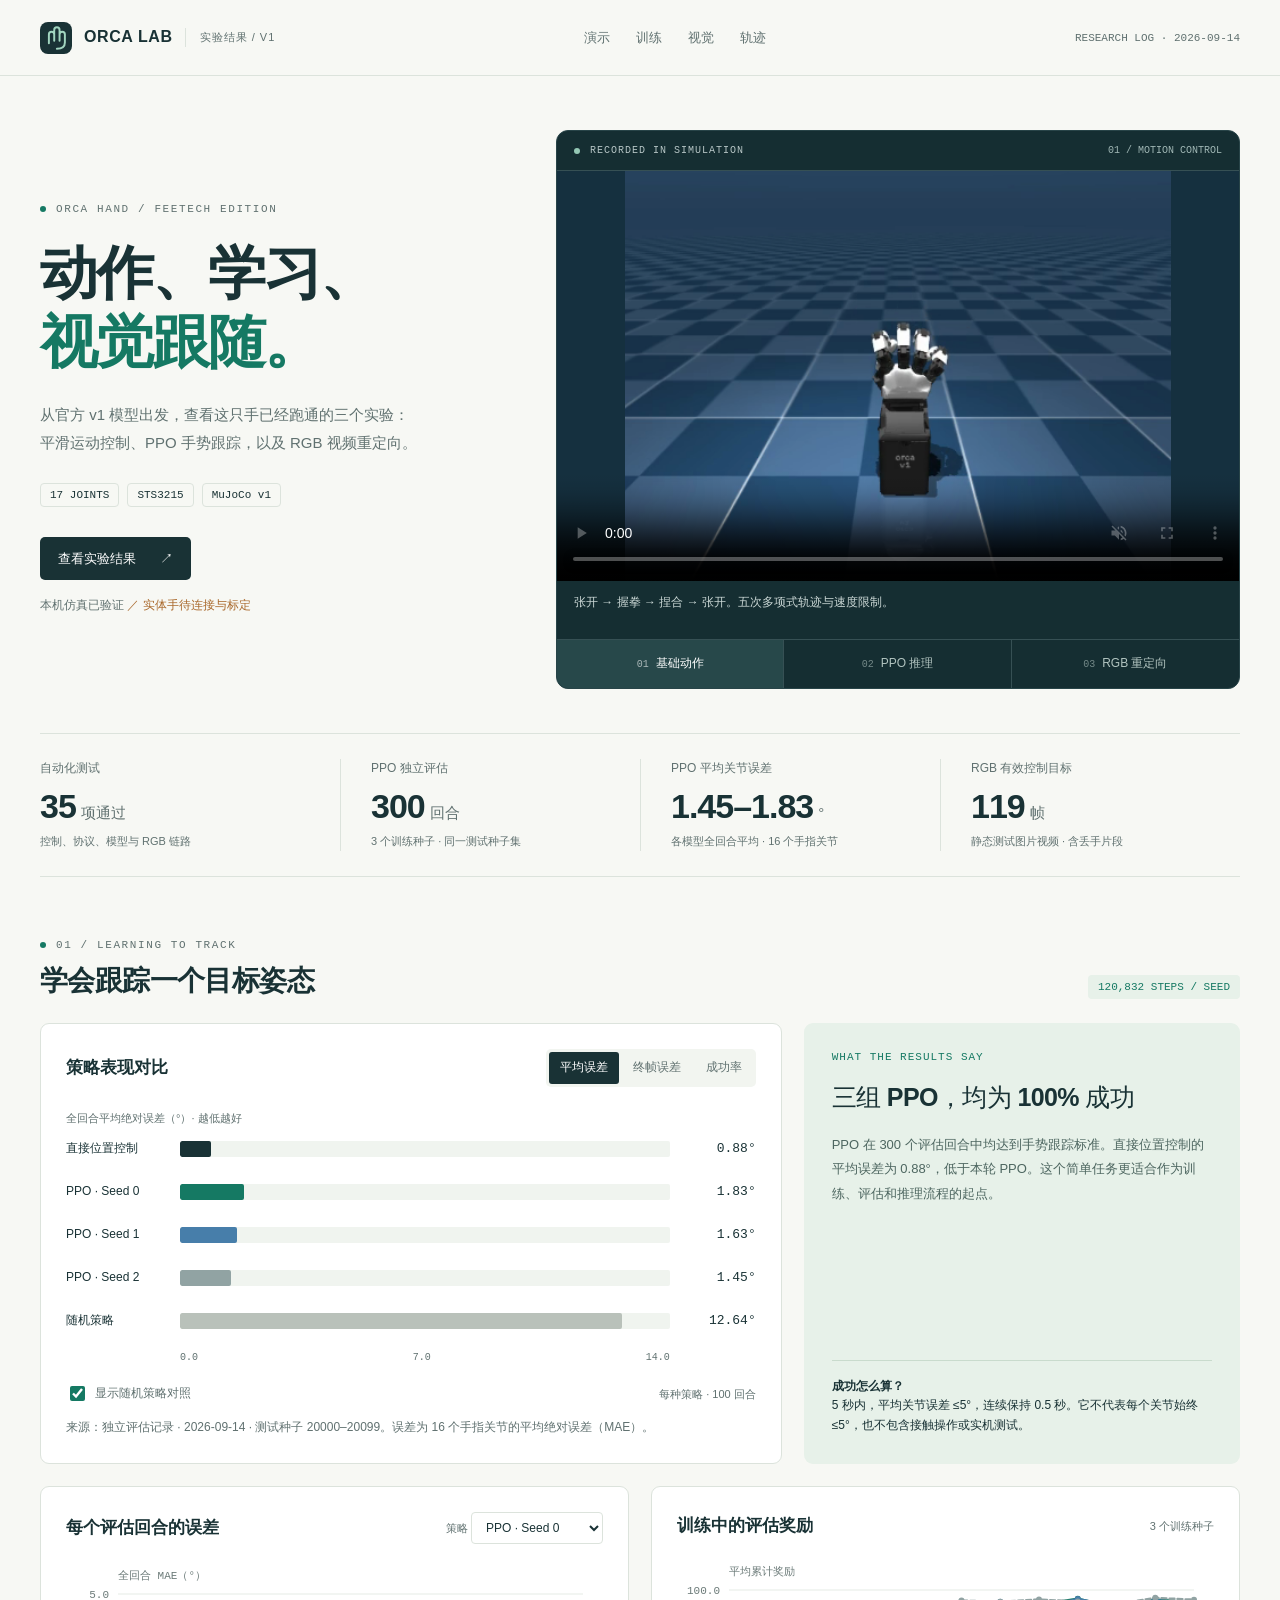
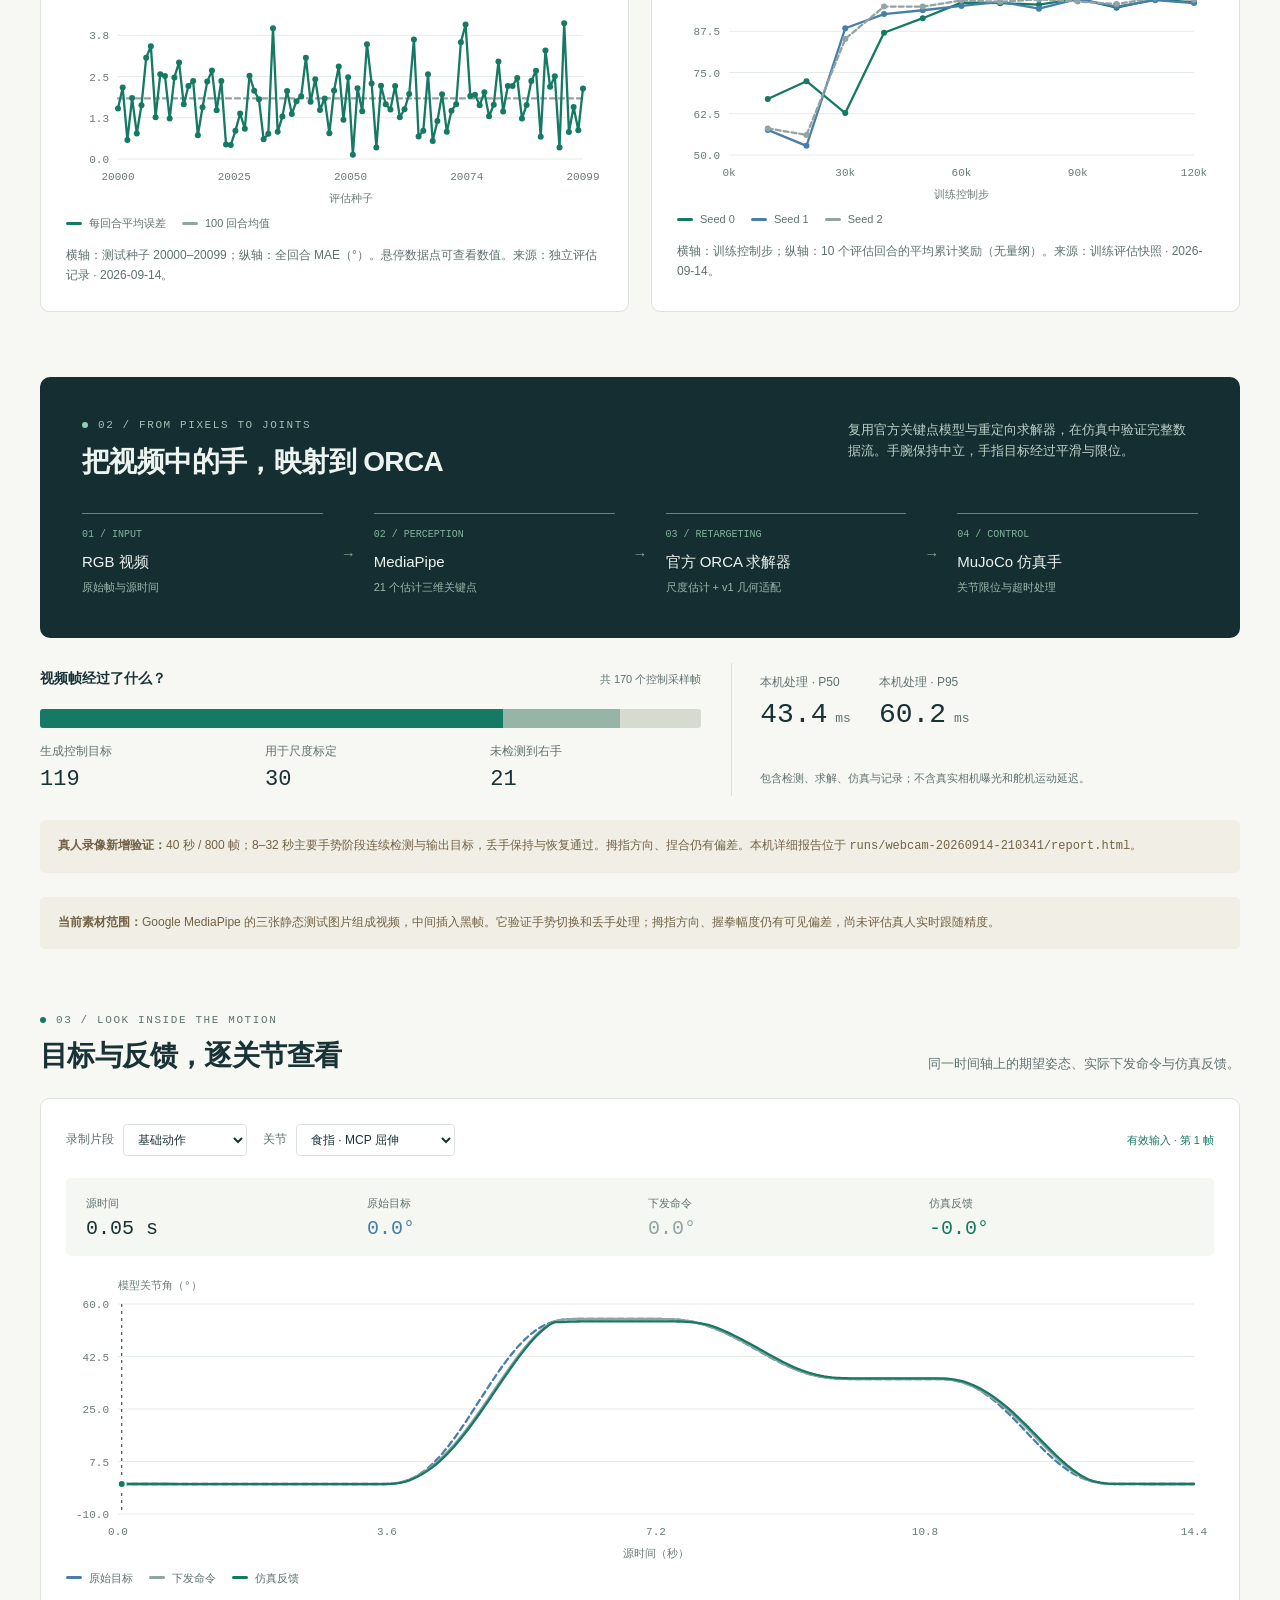
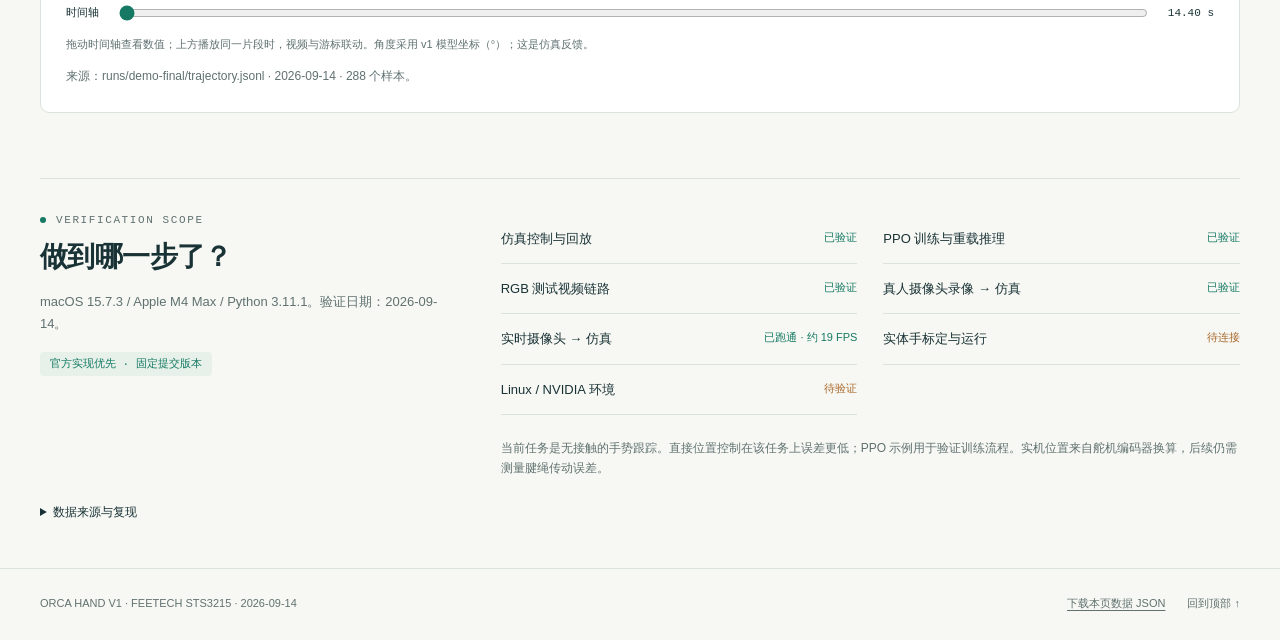
